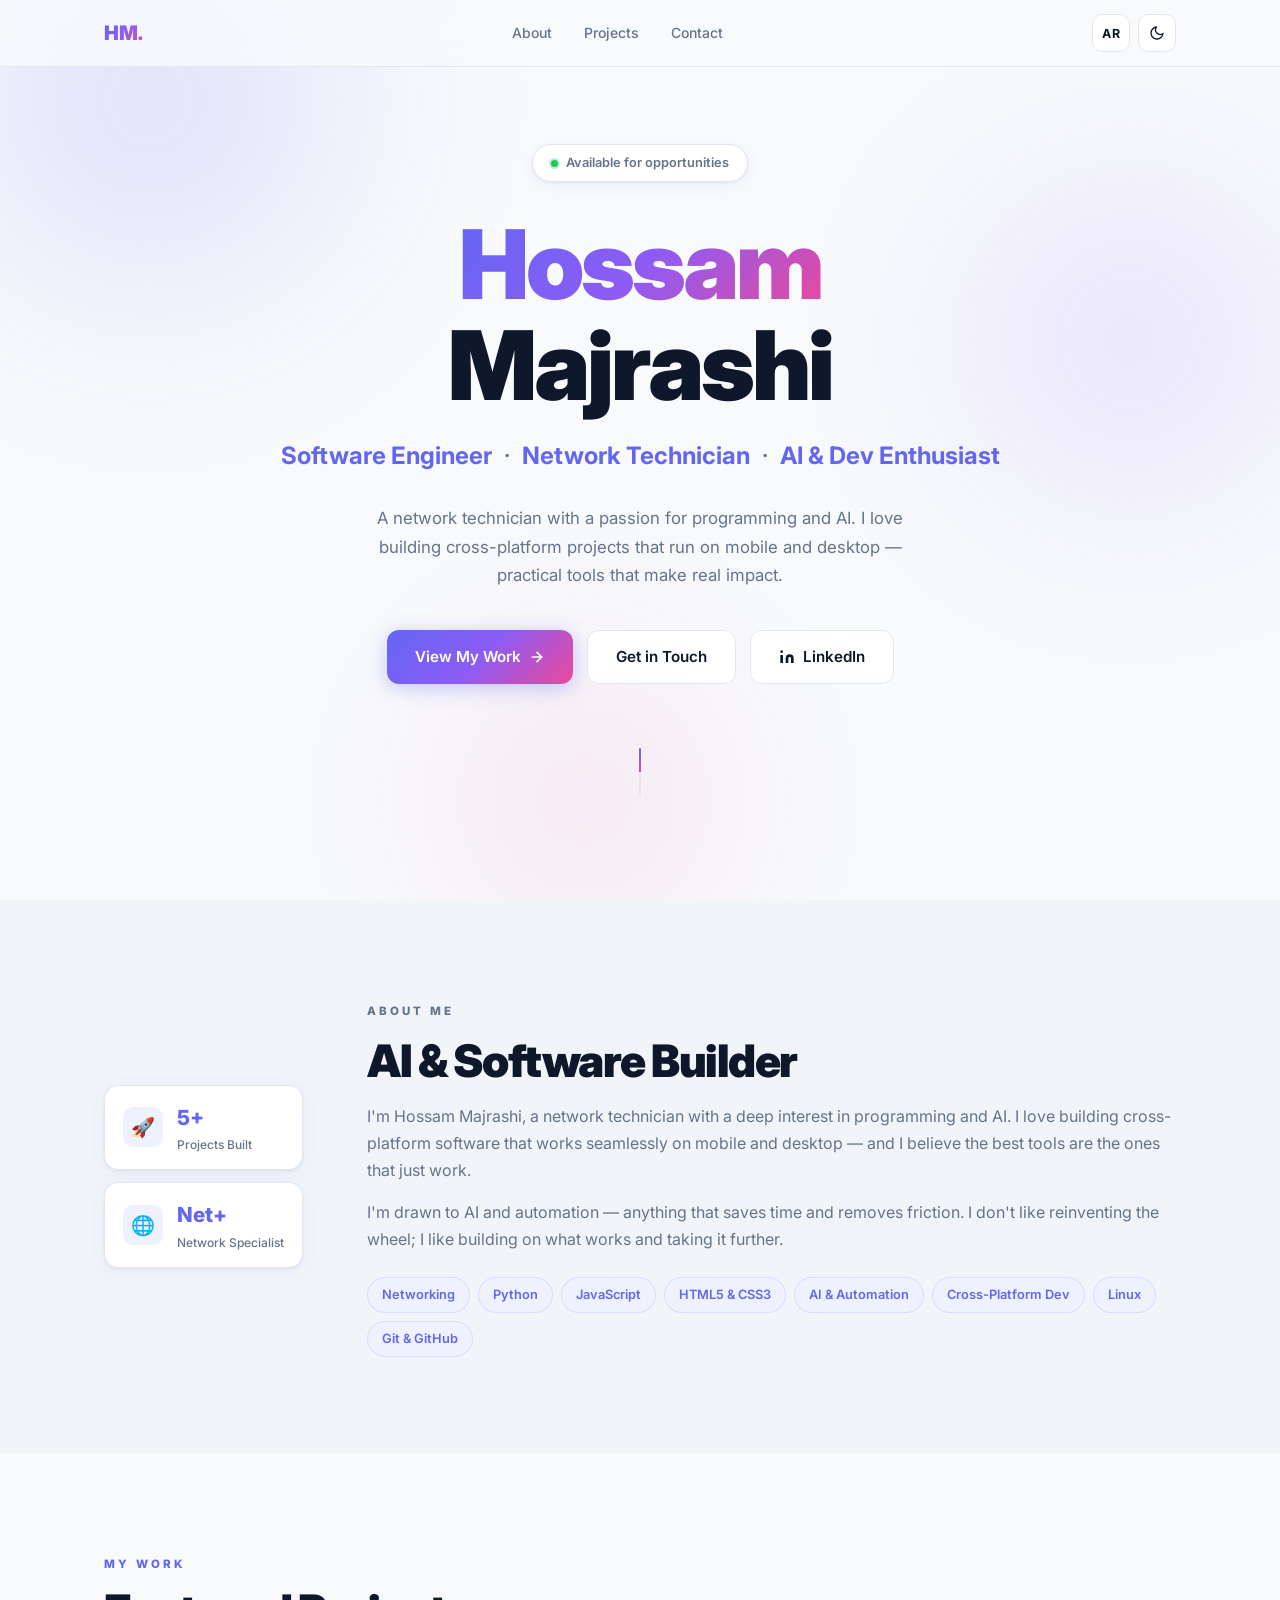
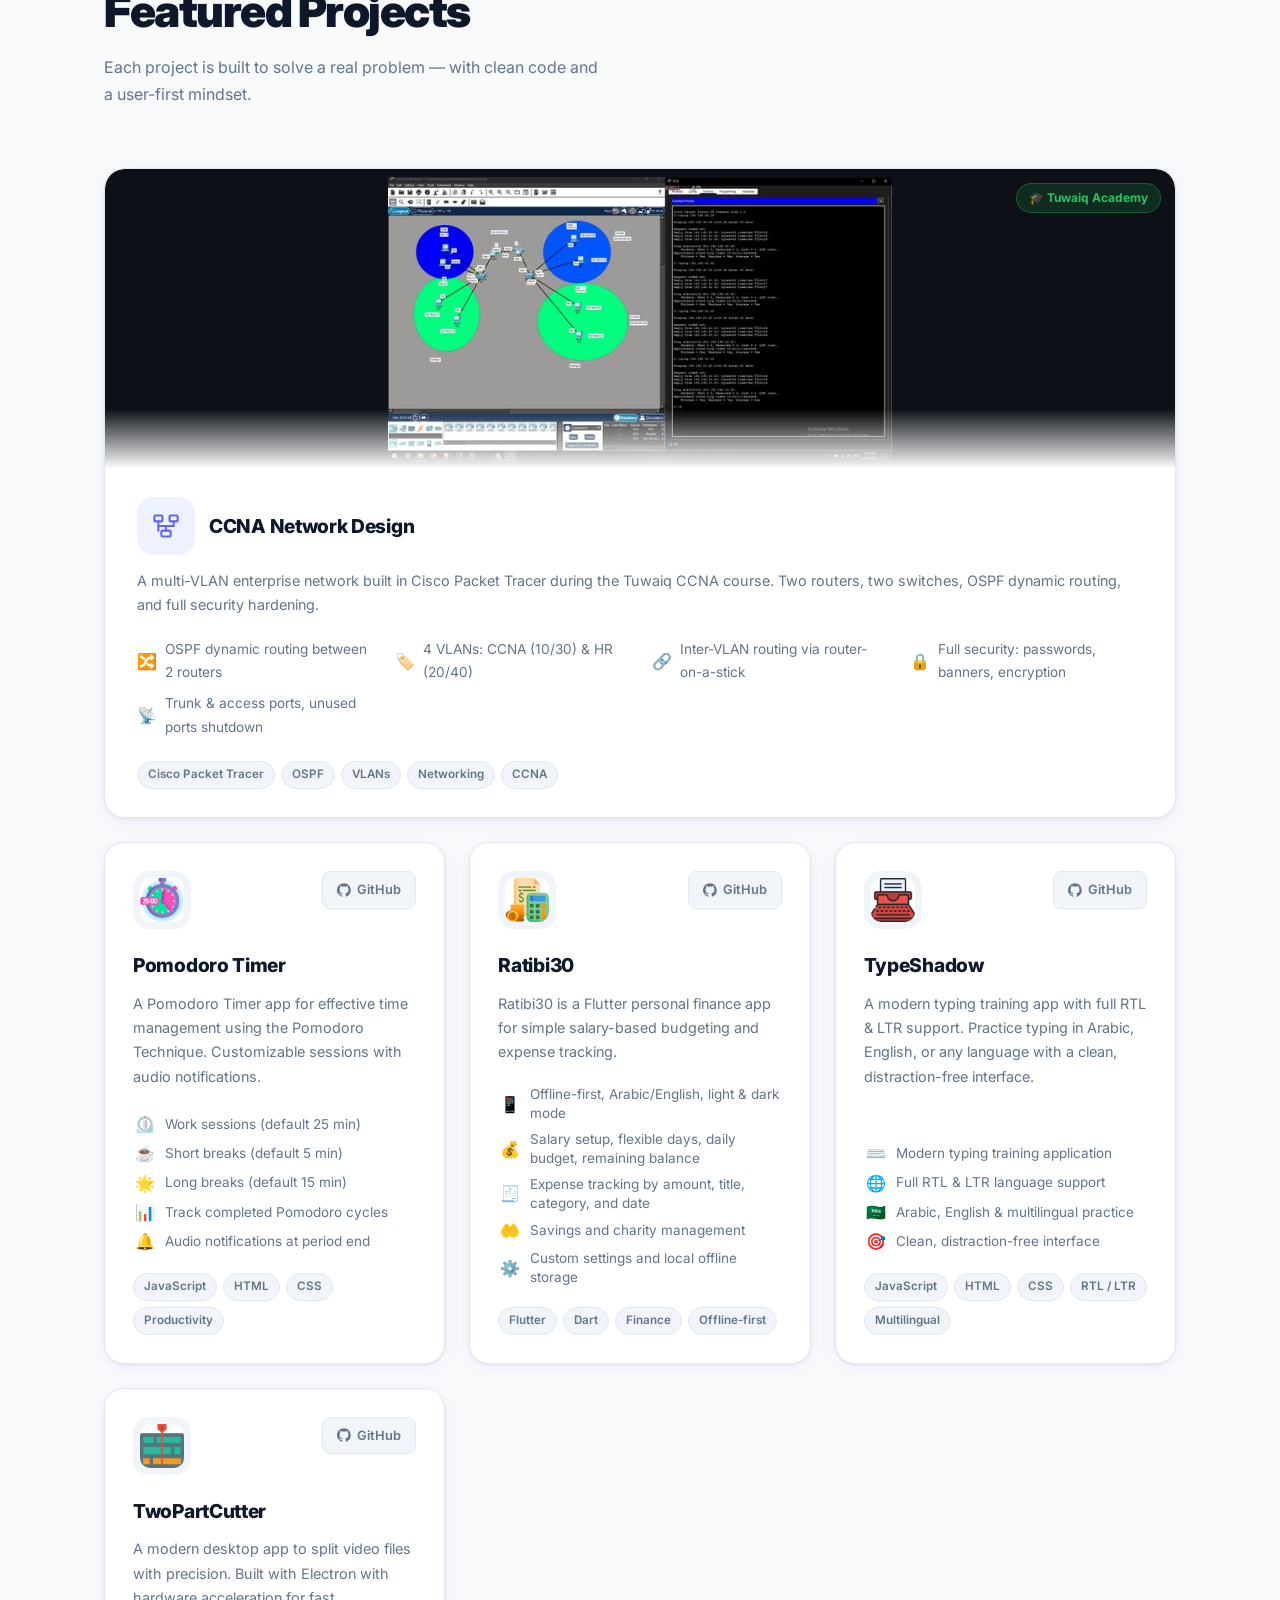
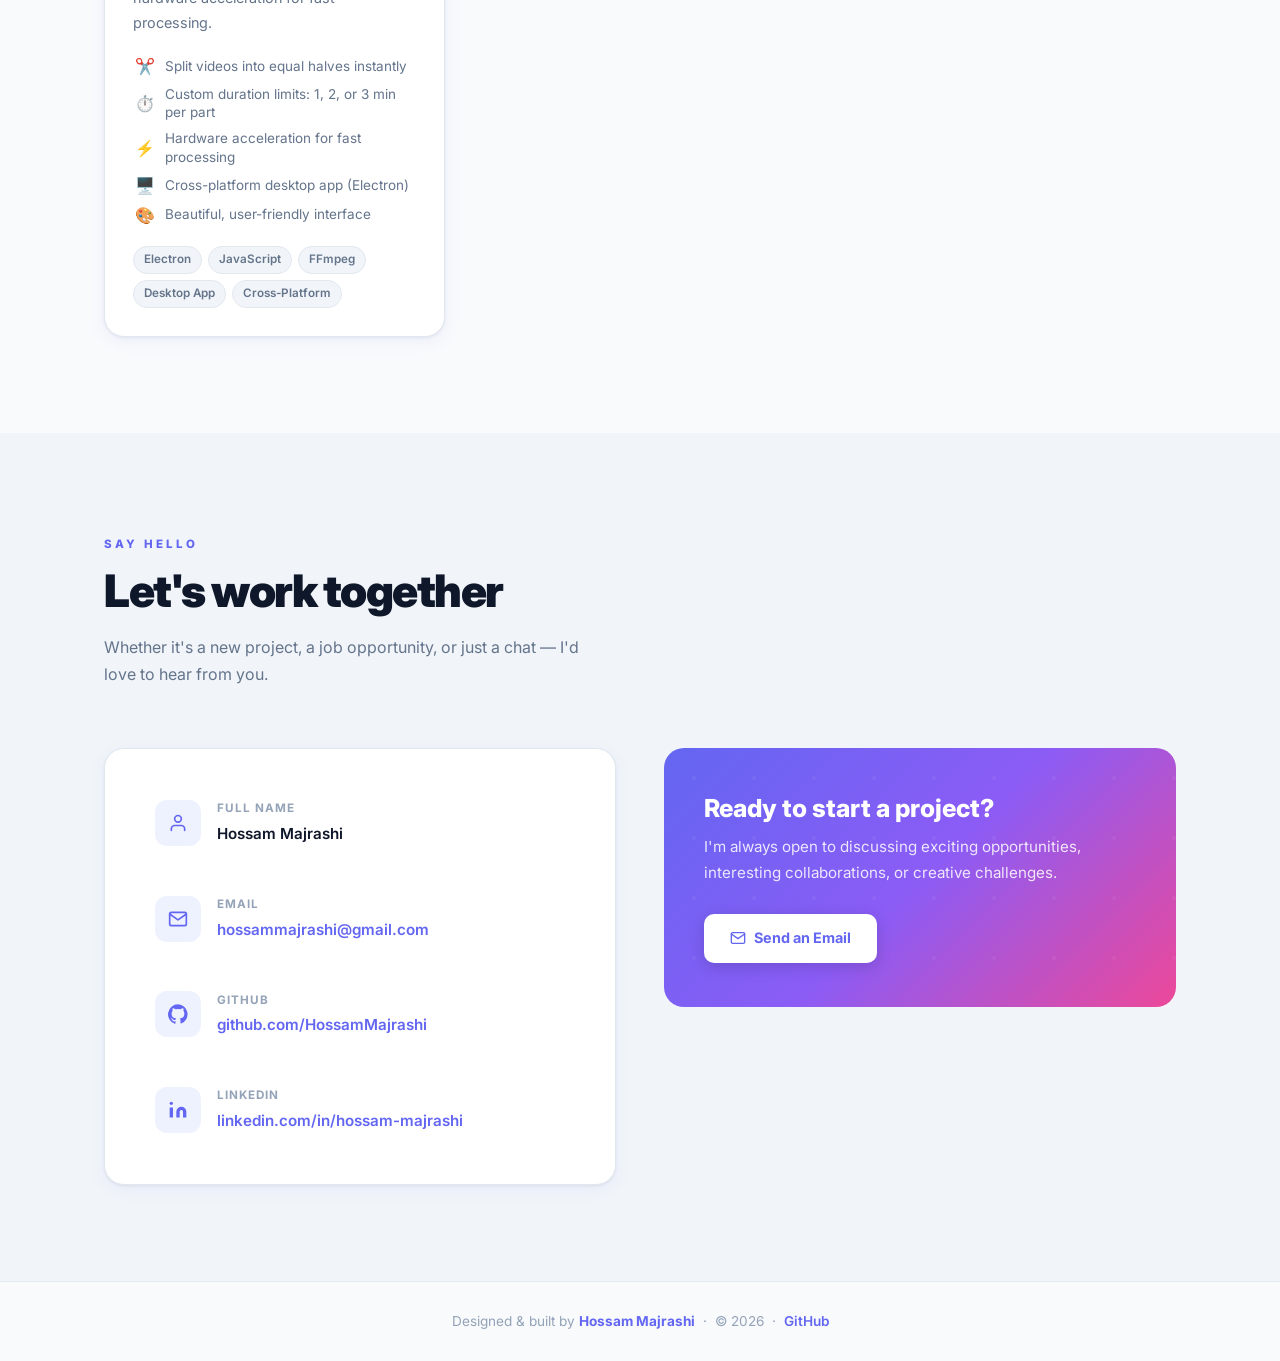
==== index.html @ 7838d070 "Update index.html" ====
<!DOCTYPE html>
<html lang="en" data-theme="light" data-lang="en">
<head>
<meta charset="UTF-8"/>
<meta name="viewport" content="width=device-width, initial-scale=1.0"/>
<title>Hossam Majrashi — Portfolio</title>
<link rel="preconnect" href="https://fonts.googleapis.com"/>
<link rel="preconnect" href="https://fonts.gstatic.com" crossorigin/>
<link href="https://fonts.googleapis.com/css2?family=Inter:wght@300;400;500;600;700;800;900&family=Cairo:wght@300;400;500;600;700;800;900&display=swap" rel="stylesheet"/>

<link rel="stylesheet" href="style.css"/>
</head>
<body>

<!-- ══════════ NAVBAR ══════════ -->
<nav id="navbar" role="navigation" aria-label="Main navigation">
  <div class="container nav-wrap">
    <a class="nav-logo" href="#" aria-label="Hossam Majrashi">HM<span style="color:var(--c-txt3)">.</span></a>

    <ul class="nav-links" role="list">
      <li><a href="#about"    data-en="About"    data-ar="عن حسام">About</a></li>
      <li><a href="#projects" data-en="Projects" data-ar="المشاريع">Projects</a></li>
      <li><a href="#contact"  data-en="Contact"  data-ar="تواصل">Contact</a></li>
    </ul>

    <div class="nav-right">
      <button class="icon-btn lang-icon-btn" id="langBtn" aria-label="Toggle language">AR</button>
      <button class="icon-btn" id="themeBtn" aria-label="Toggle theme">
        <svg id="icon-moon" width="16" height="16" viewBox="0 0 24 24" fill="none" stroke="currentColor" stroke-width="2" stroke-linecap="round" stroke-linejoin="round"><path d="M21 12.79A9 9 0 1 1 11.21 3 7 7 0 0 0 21 12.79z"/></svg>
        <svg id="icon-sun" width="16" height="16" viewBox="0 0 24 24" fill="none" stroke="currentColor" stroke-width="2" stroke-linecap="round" stroke-linejoin="round" style="display:none"><circle cx="12" cy="12" r="5"/><line x1="12" y1="1" x2="12" y2="3"/><line x1="12" y1="21" x2="12" y2="23"/><line x1="4.22" y1="4.22" x2="5.64" y2="5.64"/><line x1="18.36" y1="18.36" x2="19.78" y2="19.78"/><line x1="1" y1="12" x2="3" y2="12"/><line x1="21" y1="12" x2="23" y2="12"/><line x1="4.22" y1="19.78" x2="5.64" y2="18.36"/><line x1="18.36" y1="5.64" x2="19.78" y2="4.22"/></svg>
      </button>
      <button class="hamburger" id="hamburger" aria-label="Toggle menu" aria-expanded="false">
        <span></span><span></span><span></span>
      </button>
    </div>
  </div>
</nav>

<div class="mobile-drawer" id="mobileDrawer" role="navigation">
  <a href="#about"    data-en="About"    data-ar="عن حسام">About</a>
  <a href="#projects" data-en="Projects" data-ar="المشاريع">Projects</a>
  <a href="#contact"  data-en="Contact"  data-ar="تواصل">Contact</a>
</div>

<!-- ══════════ HERO ══════════ -->
<section id="hero" aria-label="Introduction">
  <div class="hero-bg" aria-hidden="true">
    <div class="hero-blob blob-1"></div>
    <div class="hero-blob blob-2"></div>
    <div class="hero-blob blob-3"></div>
  </div>
  <div class="hero-inner">
    <div class="hero-status" role="status">
      <span class="status-dot" aria-hidden="true"></span>
      <span data-en="Available for opportunities" data-ar="متاح للفرص الوظيفية">Available for opportunities</span>
    </div>
    <h1 class="hero-name">
      <span data-en="Hossam" data-ar="حسام" class="grad-text">Hossam</span><br>
      <span data-en="Majrashi" data-ar="مجرشي">Majrashi</span>
    </h1>
    <p class="hero-title">
      <span data-en="Software Engineer" data-ar="مهندس برمجيات">Software Engineer</span>
      &nbsp;·&nbsp;
      <span data-en="Network Technician" data-ar="فني شبكات">Network Technician</span>
      &nbsp;·&nbsp;
      <span data-en="AI &amp; Dev Enthusiast" data-ar="مهتم بالبرمجة والذكاء الاصطناعي">AI &amp; Dev Enthusiast</span>
    </p>
    <p class="hero-desc"
       data-en="A network technician with a passion for programming and AI. I love building cross-platform projects that run on mobile and desktop — practical tools that make real impact."
       data-ar="فني شبكات مهتم بالبرمجة والذكاء الاصطناعي. أحب بناء مشاريع تعمل على جميع المنصات — جوال وسطح مكتب — أدوات عملية تصنع فرقاً حقيقياً.">
      A network technician with a passion for programming and AI. I love building cross-platform projects that run on mobile and desktop — practical tools that make real impact.
    </p>
    <div class="hero-btns">
      <a href="#projects" class="btn btn-grad">
        <span data-en="View My Work" data-ar="عرض أعمالي">View My Work</span>
        <svg width="16" height="16" viewBox="0 0 24 24" fill="none" stroke="currentColor" stroke-width="2.5" stroke-linecap="round" stroke-linejoin="round" aria-hidden="true"><line x1="5" y1="12" x2="19" y2="12"/><polyline points="12 5 19 12 12 19"/></svg>
      </a>
      <a href="#contact" class="btn btn-ghost">
        <span data-en="Get in Touch" data-ar="تواصل معي">Get in Touch</span>
      </a>
      <a href="https://www.linkedin.com/in/hossam-majrashi" target="_blank" rel="noopener" class="btn btn-ghost" aria-label="LinkedIn profile">
        <svg width="16" height="16" viewBox="0 0 24 24" fill="currentColor" aria-hidden="true"><path d="M16 8a6 6 0 0 1 6 6v7h-4v-7a2 2 0 0 0-2-2 2 2 0 0 0-2 2v7h-4v-7a6 6 0 0 1 6-6z"/><rect x="2" y="9" width="4" height="12"/><circle cx="4" cy="4" r="2"/></svg>
        <span>LinkedIn</span>
      </a>
    </div>
    <div class="hero-scroll-hint" aria-hidden="true">
      <div class="scroll-bar"></div>
    </div>
  </div>
</section>

<!-- ══════════ ABOUT ══════════ -->
<section id="about" class="section section-alt">
  <div class="container">
    <div class="about-grid">
      <div class="about-visual">

        <div class="stat-cards">
          <div class="stat-card reveal">
            <div class="stat-icon-wrap" aria-hidden="true">🚀</div>
            <div>
              <div class="stat-num">5+</div>
              <div class="stat-lbl" data-en="Projects Built" data-ar="مشاريع منجزة">Projects Built</div>
            </div>
          </div>
          <div class="stat-card reveal reveal-delay-1">
            <div class="stat-icon-wrap" aria-hidden="true">🌐</div>
            <div>
              <div class="stat-num">Net+</div>
              <div class="stat-lbl" data-en="Network Specialist" data-ar="متخصص شبكات">Network Specialist</div>
            </div>
          </div>
        </div>
      </div>
      <div class="about-text">
        <p class="eyebrow" data-en="About Me" data-ar="عن حسام">About Me</p>
        <h2 class="section-title" data-en="AI &amp; Software Builder" data-ar="صانع برمجيات وذكاء اصطناعي">
          AI &amp; Software Builder
        </h2>
        <p data-en="I'm Hossam Majrashi, a network technician with a deep interest in programming and AI. I love building cross-platform software that works seamlessly on mobile and desktop — and I believe the best tools are the ones that just work."
           data-ar="أنا حسام مجرشي، فني شبكات مهتم بالبرمجة والذكاء الاصطناعي. أحب بناء برمجيات تعمل على جميع المنصات بسلاسة — جوال وسطح مكتب — وأؤمن أن أفضل الأدوات هي تلك التي تعمل ببساطة.">
          I'm Hossam Majrashi, a network technician with a deep interest in programming and AI. I love building cross-platform software that works seamlessly on mobile and desktop — and I believe the best tools are the ones that just work.
        </p>
        <p data-en="I'm drawn to AI and automation — anything that saves time and removes friction. I don't like reinventing the wheel; I like building on what works and taking it further."
           data-ar="أنجذب إلى الذكاء الاصطناعي والأتمتة — كل ما يوفر الوقت ويزيل التعقيد. لا أحب اختراع العجلة من جديد؛ أحب البناء على ما يعمل والمضي به إلى أبعد.">
          I'm drawn to AI and automation — anything that saves time and removes friction. I don't like reinventing the wheel; I like building on what works and taking it further.
        </p>
        <div class="skill-chips" role="list" aria-label="Skills">
          <span class="chip" role="listitem">Networking</span>
          <span class="chip" role="listitem">Python</span>
          <span class="chip" role="listitem">JavaScript</span>
          <span class="chip" role="listitem">HTML5 &amp; CSS3</span>
          <span class="chip" role="listitem">AI &amp; Automation</span>
          <span class="chip" role="listitem">Cross-Platform Dev</span>
          <span class="chip" role="listitem">Linux</span>
          <span class="chip" role="listitem">Git &amp; GitHub</span>
        </div>
      </div>
    </div>
  </div>
</section>

<!-- ══════════ PROJECTS ══════════ -->
<section id="projects" class="section">
  <div class="container">
    <p class="eyebrow" data-en="My Work" data-ar="أعمالي">My Work</p>
    <h2 class="section-title" data-en="Featured Projects" data-ar="المشاريع المميزة">Featured Projects</h2>
    <p class="section-sub"
       data-en="Each project is built to solve a real problem — with clean code and a user-first mindset."
       data-ar="كل مشروع بُني لحل مشكلة حقيقية — بكود نظيف وعقلية تُقدّم المستخدم أولاً.">
      Each project is built to solve a real problem — with clean code and a user-first mindset.
    </p>

    <div class="projects-grid">

            <!-- ── CCNA Network Project ── -->
      <article class="project-card reveal" aria-label="CCNA Network Design project" style="grid-column: 1 / -1;">
        <div class="card-glow" aria-hidden="true"></div>

        <!-- ── Full-width screenshot banner ── -->
        <div style="width:100%;height:300px;overflow:hidden;border-radius:var(--r) var(--r) 0 0;position:relative;background:#0d1117;">
          <img
            src="[data-uri]"
            alt="Cisco Packet Tracer CCNA network topology"
            style="width:100%;height:100%;object-fit:contain;object-position:center;display:block;padding:8px;"
          />
          <div style="position:absolute;bottom:0;left:0;right:0;height:60px;
            background:linear-gradient(to top,var(--c-surface),transparent);pointer-events:none;"></div>
          <span style="position:absolute;top:14px;right:14px;
            background:rgba(34,197,94,.15);color:#22c55e;
            border:1px solid rgba(34,197,94,.3);
            padding:4px 12px;border-radius:99px;font-size:.75rem;font-weight:700;"
            data-en="🎓 Tuwaiq Academy" data-ar="🎓 أكاديمية طويق">🎓 Tuwaiq Academy</span>
        </div>

        <!-- ── Info row ── -->
        <div style="padding:28px 32px 28px;">
          <div style="display:flex;align-items:flex-start;justify-content:space-between;gap:16px;flex-wrap:wrap;margin-bottom:14px;">
            <div style="display:flex;align-items:center;gap:14px;">
              <div class="proj-icon-wrap" style="flex-shrink:0;">
                <svg width="28" height="28" viewBox="0 0 24 24" fill="none" stroke="#6366f1" stroke-width="1.8" stroke-linecap="round" stroke-linejoin="round">
                  <rect x="2" y="3" width="7" height="5" rx="1"/><rect x="15" y="3" width="7" height="5" rx="1"/>
                  <rect x="8" y="16" width="8" height="5" rx="1"/>
                  <line x1="5.5" y1="8" x2="5.5" y2="16"/>
                  <line x1="18.5" y1="8" x2="18.5" y2="12"/>
                  <line x1="12" y1="12" x2="12" y2="16"/>
                  <line x1="5.5" y1="12" x2="18.5" y2="12"/>
                </svg>
              </div>
              <h3 class="proj-name" style="margin-bottom:0;" data-en="CCNA Network Design" data-ar="تصميم شبكة CCNA">CCNA Network Design</h3>
            </div>
          </div>

          <p class="proj-desc" style="margin-bottom:20px;"
             data-en="A multi-VLAN enterprise network built in Cisco Packet Tracer during the Tuwaiq CCNA course. Two routers, two switches, OSPF dynamic routing, and full security hardening."
             data-ar="شبكة مؤسسية متعددة الـ VLAN بُنيت في Cisco Packet Tracer خلال دورة CCNA في أكاديمية طويق. راوتران، سويتشان، توجيه OSPF ديناميكي، وتأمين كامل.">
            A multi-VLAN enterprise network built in Cisco Packet Tracer during the Tuwaiq CCNA course. Two routers, two switches, OSPF dynamic routing, and full security hardening.
          </p>

          <div style="display:grid;grid-template-columns:repeat(auto-fit,minmax(220px,1fr));gap:8px 24px;margin-bottom:22px;">
            <div style="display:flex;align-items:center;gap:8px;font-size:.855rem;color:var(--c-txt2);">
              <span style="font-size:1rem;">🔀</span>
              <span data-en="OSPF dynamic routing between 2 routers" data-ar="توجيه OSPF ديناميكي بين راوترين">OSPF dynamic routing between 2 routers</span>
            </div>
            <div style="display:flex;align-items:center;gap:8px;font-size:.855rem;color:var(--c-txt2);">
              <span style="font-size:1rem;">🏷️</span>
              <span data-en="4 VLANs: CCNA (10/30) &amp; HR (20/40)" data-ar="4 شبكات VLAN: CCNA (10/30) وHR (20/40)">4 VLANs: CCNA (10/30) &amp; HR (20/40)</span>
            </div>
            <div style="display:flex;align-items:center;gap:8px;font-size:.855rem;color:var(--c-txt2);">
              <span style="font-size:1rem;">🔗</span>
              <span data-en="Inter-VLAN routing via router-on-a-stick" data-ar="توجيه بين VLANs عبر Router-on-a-Stick">Inter-VLAN routing via router-on-a-stick</span>
            </div>
            <div style="display:flex;align-items:center;gap:8px;font-size:.855rem;color:var(--c-txt2);">
              <span style="font-size:1rem;">🔒</span>
              <span data-en="Full security: passwords, banners, encryption" data-ar="تأمين كامل: كلمات مرور، بانرات، تشفير">Full security: passwords, banners, encryption</span>
            </div>
            <div style="display:flex;align-items:center;gap:8px;font-size:.855rem;color:var(--c-txt2);">
              <span style="font-size:1rem;">📡</span>
              <span data-en="Trunk &amp; access ports, unused ports shutdown" data-ar="منافذ Trunk وAccess، إغلاق المنافذ غير المستخدمة">Trunk &amp; access ports, unused ports shutdown</span>
            </div>
          </div>

          <div class="proj-tags">
            <span class="tag">Cisco Packet Tracer</span>
            <span class="tag">OSPF</span>
            <span class="tag">VLANs</span>
            <span class="tag">Networking</span>
            <span class="tag">CCNA</span>
          </div>
        </div>
      </article>

<!-- ── Pomodoro Timer ── -->
      <article class="project-card reveal" aria-label="Pomodoro Timer project">
        <div class="card-glow" aria-hidden="true"></div>
        <div class="card-header">
          <div class="proj-icon-wrap proj-icon-img" aria-hidden="true">
            <img
              src="[data-uri]"
              alt="Pomodoro Timer icon"
              width="44" height="44"
              style="border-radius:10px;object-fit:contain;display:block;"
            />
          </div>
          <a href="https://github.com/HossamMajrashi/Pomodoro_Timer" target="_blank" rel="noopener noreferrer" class="gh-btn" aria-label="View Pomodoro Timer on GitHub">
            <svg width="14" height="14" viewBox="0 0 24 24" fill="currentColor" aria-hidden="true"><path d="M12 .3a12 12 0 0 0-3.8 23.38c.6.12.83-.26.83-.57v-2.27c-3.34.73-4.04-1.6-4.04-1.6-.55-1.39-1.34-1.76-1.34-1.76-1.09-.75.08-.73.08-.73 1.2.08 1.84 1.24 1.84 1.24 1.07 1.83 2.8 1.3 3.48 1 .11-.78.42-1.3.76-1.6-2.67-.3-5.47-1.33-5.47-5.93 0-1.31.47-2.38 1.24-3.22-.13-.3-.54-1.52.12-3.17 0 0 1.01-.32 3.3 1.23a11.5 11.5 0 0 1 6 0c2.29-1.55 3.3-1.23 3.3-1.23.66 1.65.25 2.87.12 3.17.77.84 1.24 1.9 1.24 3.22 0 4.61-2.8 5.63-5.48 5.92.43.37.81 1.1.81 2.22v3.29c0 .31.22.69.83.57A12 12 0 0 0 12 .3"/></svg>
            <span data-en="GitHub" data-ar="GitHub">GitHub</span>
          </a>
        </div>
        <div class="card-body">
          <h3 class="proj-name" data-en="Pomodoro Timer" data-ar="مؤقت بومودورو">Pomodoro Timer</h3>
          <p class="proj-desc"
             data-en="A Pomodoro Timer app for effective time management using the Pomodoro Technique. Customizable sessions with audio notifications."
             data-ar="تطبيق مؤقت بومودورو يساعد على إدارة الوقت بفعالية باستخدام تقنية بومودورو. جلسات قابلة للتخصيص مع تنبيهات صوتية.">
            A Pomodoro Timer app for effective time management using the Pomodoro Technique. Customizable sessions with audio notifications.
          </p>
          <ul class="proj-features" aria-label="Features">
            <li>
              <span class="feat-icon">⏲️</span>
              <span data-en="Work sessions (default 25 min)" data-ar="ضبط فترات العمل (25 دقيقة افتراضياً)">Work sessions (default 25 min)</span>
            </li>
            <li>
              <span class="feat-icon">☕</span>
              <span data-en="Short breaks (default 5 min)" data-ar="ضبط فترات الراحة القصيرة (5 دقائق افتراضياً)">Short breaks (default 5 min)</span>
            </li>
            <li>
              <span class="feat-icon">🌟</span>
              <span data-en="Long breaks (default 15 min)" data-ar="ضبط فترات الراحة الطويلة (15 دقيقة افتراضياً)">Long breaks (default 15 min)</span>
            </li>
            <li>
              <span class="feat-icon">📊</span>
              <span data-en="Track completed Pomodoro cycles" data-ar="تتبع عدد الدورات المكتملة">Track completed Pomodoro cycles</span>
            </li>
            <li>
              <span class="feat-icon">🔔</span>
              <span data-en="Audio notifications at period end" data-ar="تنبيهات صوتية عند انتهاء كل فترة">Audio notifications at period end</span>
            </li>
          </ul>
          <div class="proj-tags" role="list" aria-label="Technologies" style="margin-top:16px;">
            <span class="tag" role="listitem">JavaScript</span>
            <span class="tag" role="listitem">HTML</span>
            <span class="tag" role="listitem">CSS</span>
            <span class="tag" role="listitem">Productivity</span>
          </div>
        </div>
      </article>

      <!-- ── Ratibi30 ── -->
      <article class="project-card reveal" aria-label="Ratibi30 personal finance application">
        <div class="card-glow" aria-hidden="true"></div>
        <div class="card-header">
          <div class="proj-icon-wrap proj-icon-img" aria-hidden="true">
            <img src="[data-uri]" alt="Ratibi30 app icon" width="44" height="44" style="border-radius:10px;object-fit:contain;display:block;" />
          </div>
          <a href="https://github.com/Hossam-Majrashi/ratibi30" target="_blank" rel="noopener noreferrer" class="gh-btn" aria-label="View Ratibi30 on GitHub">
            <svg width="14" height="14" viewBox="0 0 24 24" fill="currentColor" aria-hidden="true"><path d="M12 .3a12 12 0 0 0-3.8 23.38c.6.12.83-.26.83-.57v-2.27c-3.34.73-4.04-1.6-4.04-1.6-.55-1.39-1.34-1.76-1.34-1.76-1.09-.75.08-.73.08-.73 1.2.08 1.84 1.24 1.84 1.24 1.07 1.83 2.8 1.3 3.48 1 .11-.78.42-1.3.76-1.6-2.67-.3-5.47-1.33-5.47-5.93 0-1.31.47-2.38 1.24-3.22-.13-.3-.54-1.52.12-3.17 0 0 1.01-.32 3.3 1.23a11.5 11.5 0 0 1 6 0c2.29-1.55 3.3-1.23 3.3-1.23.66 1.65.25 2.87.12 3.17.77.84 1.24 1.9 1.24 3.22 0 4.61-2.8 5.63-5.48 5.92.43.37.81 1.1.81 2.22v3.29c0 .31.22.69.83.57A12 12 0 0 0 12 .3"/></svg>
            <span data-en="GitHub" data-ar="GitHub">GitHub</span>
          </a>
        </div>
        <div class="card-body">
          <h3 class="proj-name" data-en="Ratibi30" data-ar="راتبي 30">Ratibi30</h3>
          <p class="proj-desc"
             data-en="Ratibi30 is a Flutter personal finance app for simple salary-based budgeting and expense tracking."
             data-ar="راتبي 30 هو تطبيق Flutter للإدارة المالية يساعد على تنظيم الميزانية المعتمدة على الراتب وتتبع المصاريف بشكل بسيط.">
            Ratibi30 is a Flutter personal finance app for simple salary-based budgeting and expense tracking.
          </p>
          <ul class="proj-features" aria-label="Features">
            <li><span class="feat-icon">📱</span><span data-en="Offline-first, Arabic/English, light & dark mode" data-ar="يعمل دون اتصال، عربي/إنجليزي، وضع نهاري/ليلي">Offline-first, Arabic/English, light & dark mode</span></li>
            <li><span class="feat-icon">💰</span><span data-en="Salary setup, flexible days, daily budget, remaining balance" data-ar="إعداد الراتب، أيام مرنة، ميزانية يومية، الرصيد المتبقي">Salary setup, flexible days, daily budget, remaining balance</span></li>
            <li><span class="feat-icon">🧾</span><span data-en="Expense tracking by amount, title, category, and date" data-ar="تتبع المصاريف حسب المبلغ والعنوان والتصنيف والتاريخ">Expense tracking by amount, title, category, and date</span></li>
            <li><span class="feat-icon">🤲</span><span data-en="Savings and charity management" data-ar="إدارة الادخار والصدقة">Savings and charity management</span></li>
            <li><span class="feat-icon">⚙️</span><span data-en="Custom settings and local offline storage" data-ar="إعدادات مخصصة وتخزين محلي دون اتصال">Custom settings and local offline storage</span></li>
          </ul>
          <div class="proj-tags" role="list" aria-label="Technologies" style="margin-top:16px;">
            <span class="tag" role="listitem">Flutter</span>
            <span class="tag" role="listitem">Dart</span>
            <span class="tag" role="listitem">Finance</span>
            <span class="tag" role="listitem">Offline-first</span>
          </div>
        </div>
      </article>

      <!-- ── TypeShadow ── -->
      <article class="project-card reveal reveal-delay-1" aria-label="TypeShadow project">
        <div class="card-glow" aria-hidden="true"></div>
        <div class="card-header">
          <div class="proj-icon-wrap proj-icon-img" aria-hidden="true">
            <img
              src="[data-uri]"
              alt="TypeShadow icon"
              width="44" height="44"
              style="border-radius:10px;object-fit:contain;display:block;"
            />
          </div>
          <a href="https://github.com/HossamMajrashi/typeshadow" target="_blank" rel="noopener noreferrer" class="gh-btn" aria-label="View TypeShadow on GitHub">
            <svg width="14" height="14" viewBox="0 0 24 24" fill="currentColor" aria-hidden="true"><path d="M12 .3a12 12 0 0 0-3.8 23.38c.6.12.83-.26.83-.57v-2.27c-3.34.73-4.04-1.6-4.04-1.6-.55-1.39-1.34-1.76-1.34-1.76-1.09-.75.08-.73.08-.73 1.2.08 1.84 1.24 1.84 1.24 1.07 1.83 2.8 1.3 3.48 1 .11-.78.42-1.3.76-1.6-2.67-.3-5.47-1.33-5.47-5.93 0-1.31.47-2.38 1.24-3.22-.13-.3-.54-1.52.12-3.17 0 0 1.01-.32 3.3 1.23a11.5 11.5 0 0 1 6 0c2.29-1.55 3.3-1.23 3.3-1.23.66 1.65.25 2.87.12 3.17.77.84 1.24 1.9 1.24 3.22 0 4.61-2.8 5.63-5.48 5.92.43.37.81 1.1.81 2.22v3.29c0 .31.22.69.83.57A12 12 0 0 0 12 .3"/></svg>
            <span data-en="GitHub" data-ar="GitHub">GitHub</span>
          </a>
        </div>
        <div class="card-body">
          <h3 class="proj-name">TypeShadow</h3>
          <p class="proj-desc"
             data-en="A modern typing training app with full RTL &amp; LTR support. Practice typing in Arabic, English, or any language with a clean, distraction-free interface."
             data-ar="تطبيق تدريب كتابة حديث يدعم RTL وLTR بالكامل. تدرّب على الكتابة بالعربي أو الإنجليزي أو أي لغة بواجهة نظيفة وخالية من التشتيت.">
            A modern typing training app with full RTL &amp; LTR support. Practice typing in Arabic, English, or any language with a clean, distraction-free interface.
          </p>
          <ul class="proj-features" aria-label="Features">
            <li>
              <span class="feat-icon">⌨️</span>
              <span data-en="Modern typing training application" data-ar="تطبيق تدريب كتابة حديث">Modern typing training application</span>
            </li>
            <li>
              <span class="feat-icon">🌐</span>
              <span data-en="Full RTL &amp; LTR language support" data-ar="دعم كامل للغات RTL وLTR">Full RTL &amp; LTR language support</span>
            </li>
            <li>
              <span class="feat-icon">🇸🇦</span>
              <span data-en="Arabic, English &amp; multilingual practice" data-ar="التدريب بالعربي والإنجليزي وأي لغة">Arabic, English &amp; multilingual practice</span>
            </li>
            <li>
              <span class="feat-icon">🎯</span>
              <span data-en="Clean, distraction-free interface" data-ar="واجهة نظيفة وخالية من التشتيت">Clean, distraction-free interface</span>
            </li>
          </ul>
          <div class="proj-tags" role="list" aria-label="Technologies" style="margin-top:16px;">
            <span class="tag" role="listitem">JavaScript</span>
            <span class="tag" role="listitem">HTML</span>
            <span class="tag" role="listitem">CSS</span>
            <span class="tag" role="listitem">RTL / LTR</span>
            <span class="tag" role="listitem">Multilingual</span>
          </div>
        </div>
      </article>

      <!-- ── TwoPartCutter ── -->
      <article class="project-card reveal reveal-delay-2" aria-label="TwoPartCutter project">
        <div class="card-glow" aria-hidden="true"></div>
        <div class="card-header">
          <div class="proj-icon-wrap proj-icon-img" aria-hidden="true">
            <img
              src="[data-uri]"
              alt="TwoPartCutter icon"
              width="44" height="44"
              style="border-radius:10px;object-fit:contain;display:block;"
            />
          </div>
          <a href="https://github.com/HossamMajrashi/TwoPartCutter" target="_blank" rel="noopener noreferrer" class="gh-btn" aria-label="View TwoPartCutter on GitHub">
            <svg width="14" height="14" viewBox="0 0 24 24" fill="currentColor" aria-hidden="true"><path d="M12 .3a12 12 0 0 0-3.8 23.38c.6.12.83-.26.83-.57v-2.27c-3.34.73-4.04-1.6-4.04-1.6-.55-1.39-1.34-1.76-1.34-1.76-1.09-.75.08-.73.08-.73 1.2.08 1.84 1.24 1.84 1.24 1.07 1.83 2.8 1.3 3.48 1 .11-.78.42-1.3.76-1.6-2.67-.3-5.47-1.33-5.47-5.93 0-1.31.47-2.38 1.24-3.22-.13-.3-.54-1.52.12-3.17 0 0 1.01-.32 3.3 1.23a11.5 11.5 0 0 1 6 0c2.29-1.55 3.3-1.23 3.3-1.23.66 1.65.25 2.87.12 3.17.77.84 1.24 1.9 1.24 3.22 0 4.61-2.8 5.63-5.48 5.92.43.37.81 1.1.81 2.22v3.29c0 .31.22.69.83.57A12 12 0 0 0 12 .3"/></svg>
            <span data-en="GitHub" data-ar="GitHub">GitHub</span>
          </a>
        </div>
        <div class="card-body">
          <h3 class="proj-name">TwoPartCutter</h3>
          <p class="proj-desc"
             data-en="A modern desktop app to split video files with precision. Built with Electron with hardware acceleration for fast processing."
             data-ar="تطبيق سطح مكتب حديث لتقسيم ملفات الفيديو بدقة. مبني بـ Electron مع دعم تسريع الأجهزة لمعالجة سريعة.">
            A modern desktop app to split video files with precision. Built with Electron with hardware acceleration for fast processing.
          </p>
          <ul class="proj-features" aria-label="Features">
            <li>
              <span class="feat-icon">✂️</span>
              <span data-en="Split videos into equal halves instantly" data-ar="تقسيم الفيديو إلى نصفين متساويين فوراً">Split videos into equal halves instantly</span>
            </li>
            <li>
              <span class="feat-icon">⏱️</span>
              <span data-en="Custom duration limits: 1, 2, or 3 min per part" data-ar="حدود مدة مخصصة: 1 أو 2 أو 3 دقائق لكل جزء">Custom duration limits: 1, 2, or 3 min per part</span>
            </li>
            <li>
              <span class="feat-icon">⚡</span>
              <span data-en="Hardware acceleration for fast processing" data-ar="تسريع الأجهزة لمعالجة سريعة">Hardware acceleration for fast processing</span>
            </li>
            <li>
              <span class="feat-icon">🖥️</span>
              <span data-en="Cross-platform desktop app (Electron)" data-ar="تطبيق سطح مكتب متعدد المنصات (Electron)">Cross-platform desktop app (Electron)</span>
            </li>
            <li>
              <span class="feat-icon">🎨</span>
              <span data-en="Beautiful, user-friendly interface" data-ar="واجهة جميلة وسهلة الاستخدام">Beautiful, user-friendly interface</span>
            </li>
          </ul>
          <div class="proj-tags" role="list" aria-label="Technologies" style="margin-top:16px;">
            <span class="tag" role="listitem">Electron</span>
            <span class="tag" role="listitem">JavaScript</span>
            <span class="tag" role="listitem">FFmpeg</span>
            <span class="tag" role="listitem">Desktop App</span>
            <span class="tag" role="listitem">Cross-Platform</span>
          </div>
        </div>
      </article>

    
    </div>
  </div>
</section>

<!-- ══════════ CONTACT ══════════ -->
<section id="contact" class="section section-alt">
  <div class="container">
    <p class="eyebrow" data-en="Say Hello" data-ar="قل مرحباً">Say Hello</p>
    <h2 class="section-title" data-en="Let's work together" data-ar="لنعمل معاً">Let's work together</h2>
    <p class="section-sub"
       data-en="Whether it's a new project, a job opportunity, or just a chat — I'd love to hear from you."
       data-ar="سواء كان مشروعاً جديداً، أو فرصة عمل، أو مجرد محادثة — يسعدني أن أسمع منك.">
      Whether it's a new project, a job opportunity, or just a chat — I'd love to hear from you.
    </p>
    <div class="contact-grid">
      <div class="contact-info-card reveal">
        <div class="contact-row">
          <div class="c-icon-box" aria-hidden="true">
            <svg width="20" height="20" viewBox="0 0 24 24" fill="none" stroke="#6366f1" stroke-width="2" stroke-linecap="round" stroke-linejoin="round"><path d="M20 21v-2a4 4 0 0 0-4-4H8a4 4 0 0 0-4 4v2"/><circle cx="12" cy="7" r="4"/></svg>
          </div>
          <div>
            <div class="c-lbl" data-en="Full Name" data-ar="الاسم الكامل">Full Name</div>
            <div class="c-val">Hossam Majrashi</div>
          </div>
        </div>
        <div class="contact-row">
          <div class="c-icon-box" aria-hidden="true">
            <svg width="20" height="20" viewBox="0 0 24 24" fill="none" stroke="#6366f1" stroke-width="2" stroke-linecap="round" stroke-linejoin="round"><path d="M4 4h16c1.1 0 2 .9 2 2v12c0 1.1-.9 2-2 2H4c-1.1 0-2-.9-2-2V6c0-1.1.9-2 2-2z"/><polyline points="22,6 12,13 2,6"/></svg>
          </div>
          <div>
            <div class="c-lbl" data-en="Email" data-ar="البريد الإلكتروني">Email</div>
            <div class="c-val">
              <a href="mailto:hossammajrashi@gmail.com" target="_blank" rel="noopener">hossammajrashi@gmail.com</a>
            </div>
          </div>
        </div>
        <div class="contact-row">
          <div class="c-icon-box" aria-hidden="true">
            <svg width="20" height="20" viewBox="0 0 24 24" fill="#6366f1"><path d="M12 .3a12 12 0 0 0-3.8 23.38c.6.12.83-.26.83-.57v-2.27c-3.34.73-4.04-1.6-4.04-1.6-.55-1.39-1.34-1.76-1.34-1.76-1.09-.75.08-.73.08-.73 1.2.08 1.84 1.24 1.84 1.24 1.07 1.83 2.8 1.3 3.48 1 .11-.78.42-1.3.76-1.6-2.67-.3-5.47-1.33-5.47-5.93 0-1.31.47-2.38 1.24-3.22-.13-.3-.54-1.52.12-3.17 0 0 1.01-.32 3.3 1.23a11.5 11.5 0 0 1 6 0c2.29-1.55 3.3-1.23 3.3-1.23.66 1.65.25 2.87.12 3.17.77.84 1.24 1.9 1.24 3.22 0 4.61-2.8 5.63-5.48 5.92.43.37.81 1.1.81 2.22v3.29c0 .31.22.69.83.57A12 12 0 0 0 12 .3"/></svg>
          </div>
          <div>
            <div class="c-lbl">GitHub</div>
            <div class="c-val">
              <a href="https://github.com/HossamMajrashi" target="_blank" rel="noopener">github.com/HossamMajrashi</a>
            </div>
          </div>
        </div>
        <div class="contact-row">
          <div class="c-icon-box" aria-hidden="true">
            <svg width="20" height="20" viewBox="0 0 24 24" fill="#6366f1"><path d="M16 8a6 6 0 0 1 6 6v7h-4v-7a2 2 0 0 0-2-2 2 2 0 0 0-2 2v7h-4v-7a6 6 0 0 1 6-6z"/><rect x="2" y="9" width="4" height="12"/><circle cx="4" cy="4" r="2"/></svg>
          </div>
          <div>
            <div class="c-lbl">LinkedIn</div>
            <div class="c-val">
              <a href="https://www.linkedin.com/in/hossam-majrashi" target="_blank" rel="noopener">linkedin.com/in/hossam-majrashi</a>
            </div>
          </div>
        </div>
      </div>

      <div class="cta-card reveal reveal-delay-1">
        <div class="cta-inner">
          <h3 data-en="Ready to start a project?" data-ar="مستعد لبدء مشروع؟">Ready to start a project?</h3>
          <p data-en="I'm always open to discussing exciting opportunities, interesting collaborations, or creative challenges."
             data-ar="أنا دائماً منفتح على مناقشة الفرص المثيرة، التعاونات المثيرة للاهتمام، أو التحديات الإبداعية.">
            I'm always open to discussing exciting opportunities, interesting collaborations, or creative challenges.
          </p>
          <a href="mailto:hossammajrashi@gmail.com" target="_blank" rel="noopener" class="btn-white">
            <svg width="16" height="16" viewBox="0 0 24 24" fill="none" stroke="currentColor" stroke-width="2" stroke-linecap="round" stroke-linejoin="round" aria-hidden="true"><path d="M4 4h16c1.1 0 2 .9 2 2v12c0 1.1-.9 2-2 2H4c-1.1 0-2-.9-2-2V6c0-1.1.9-2 2-2z"/><polyline points="22,6 12,13 2,6"/></svg>
            <span data-en="Send an Email" data-ar="أرسل بريداً إلكترونياً">Send an Email</span>
          </a>
        </div>
      </div>
    </div>
  </div>
</section>

<!-- ══════════ FOOTER ══════════ -->
<footer>
  <p>
    <span data-en="Designed &amp; built by" data-ar="صُمِّم وبُني بواسطة">Designed &amp; built by</span>
    <strong> Hossam Majrashi</strong>
    &nbsp;·&nbsp;
    <span>© <span id="yr">2025</span></span>
    &nbsp;·&nbsp;
    <a href="https://github.com/HossamMajrashi" target="_blank" rel="noopener" style="color:var(--c-accent);font-weight:600;">GitHub</a>
  </p>
</footer>

<!-- ══════════ SCRIPT ══════════ -->
<script src="script.js"></script>

</body>
</html>
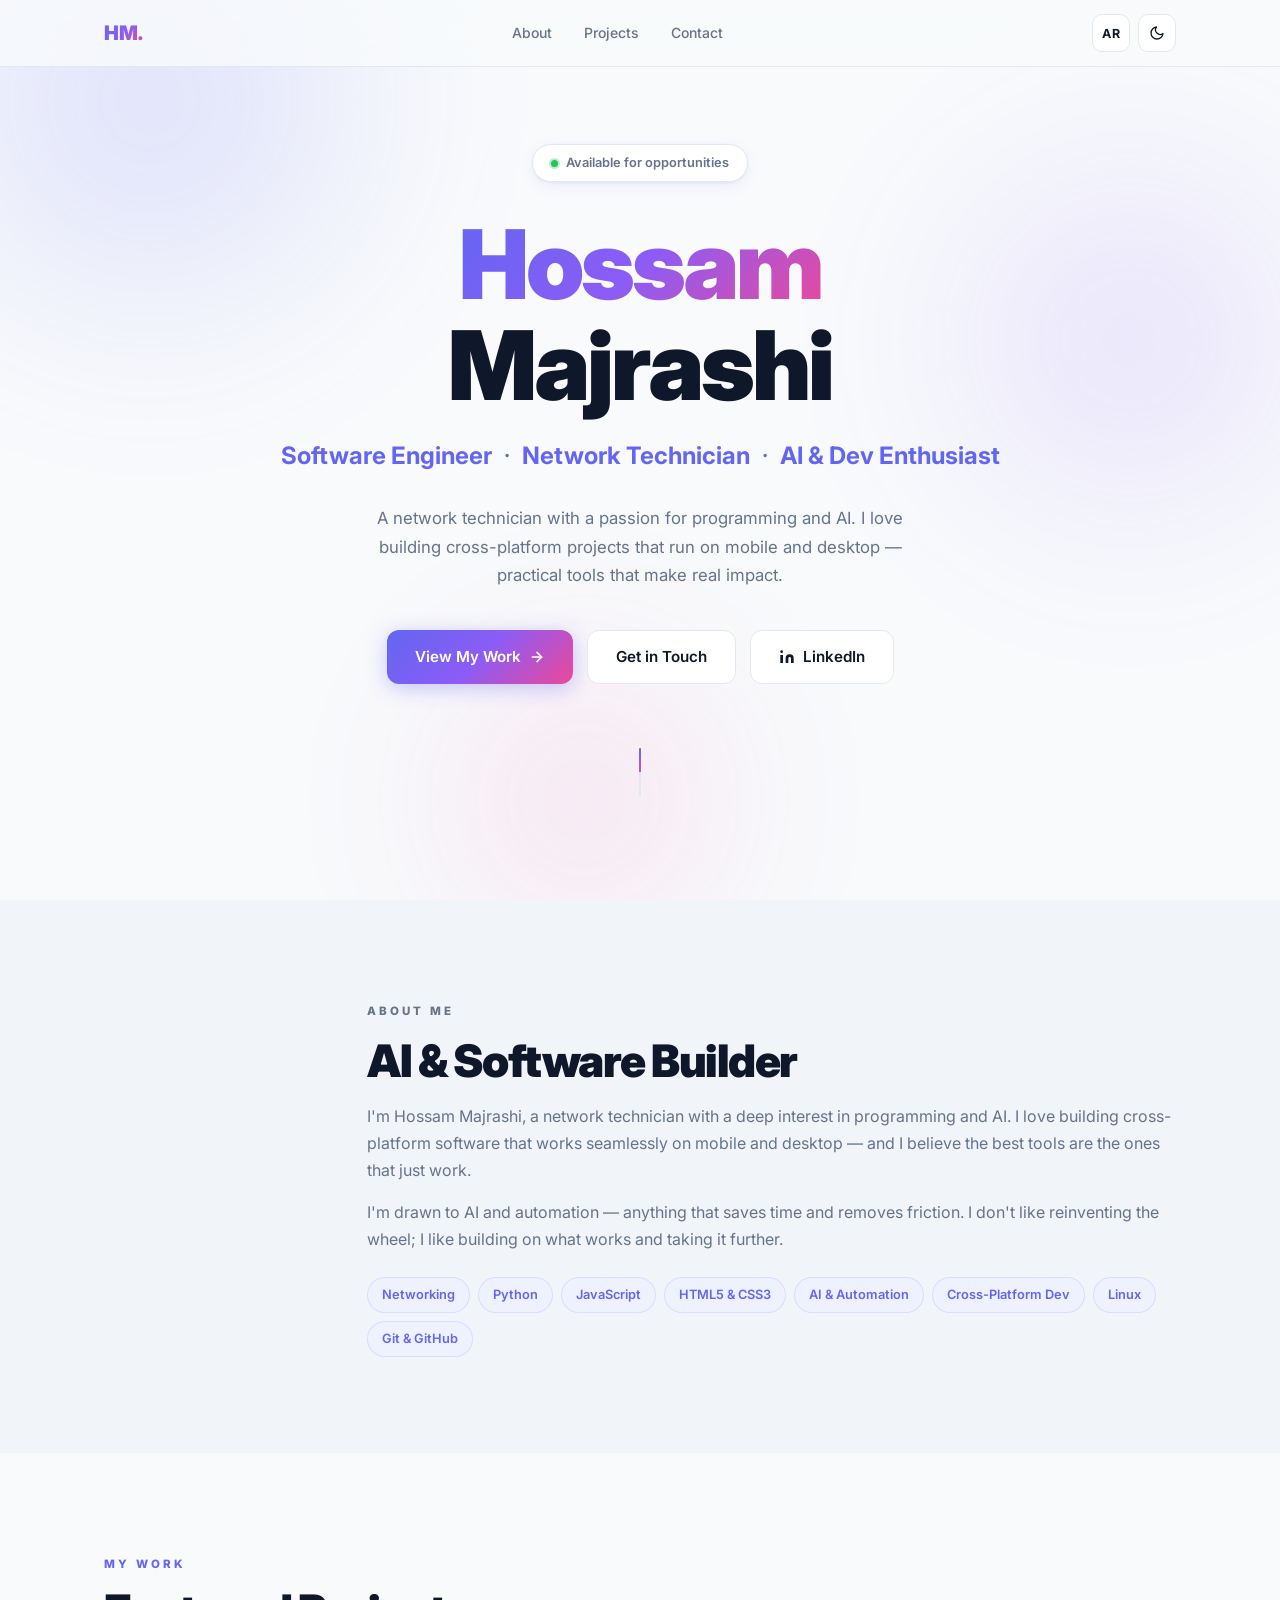
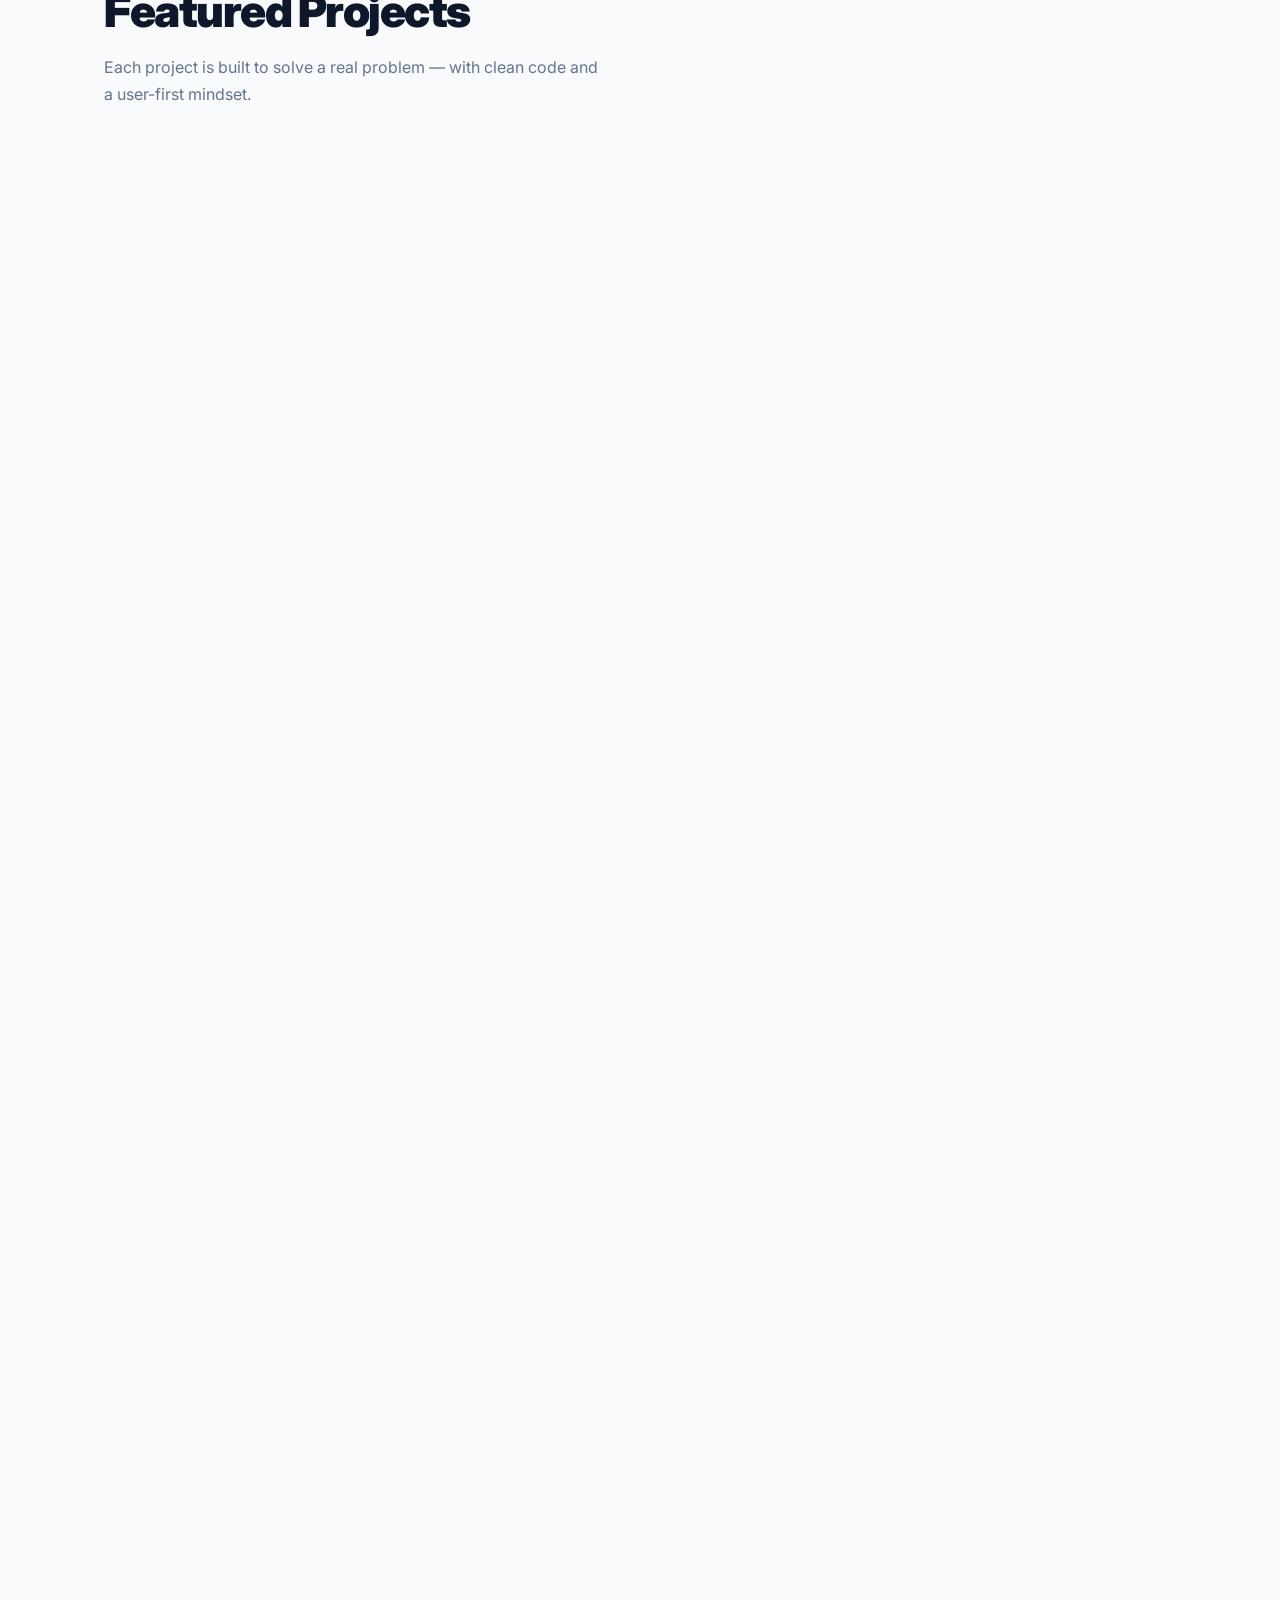
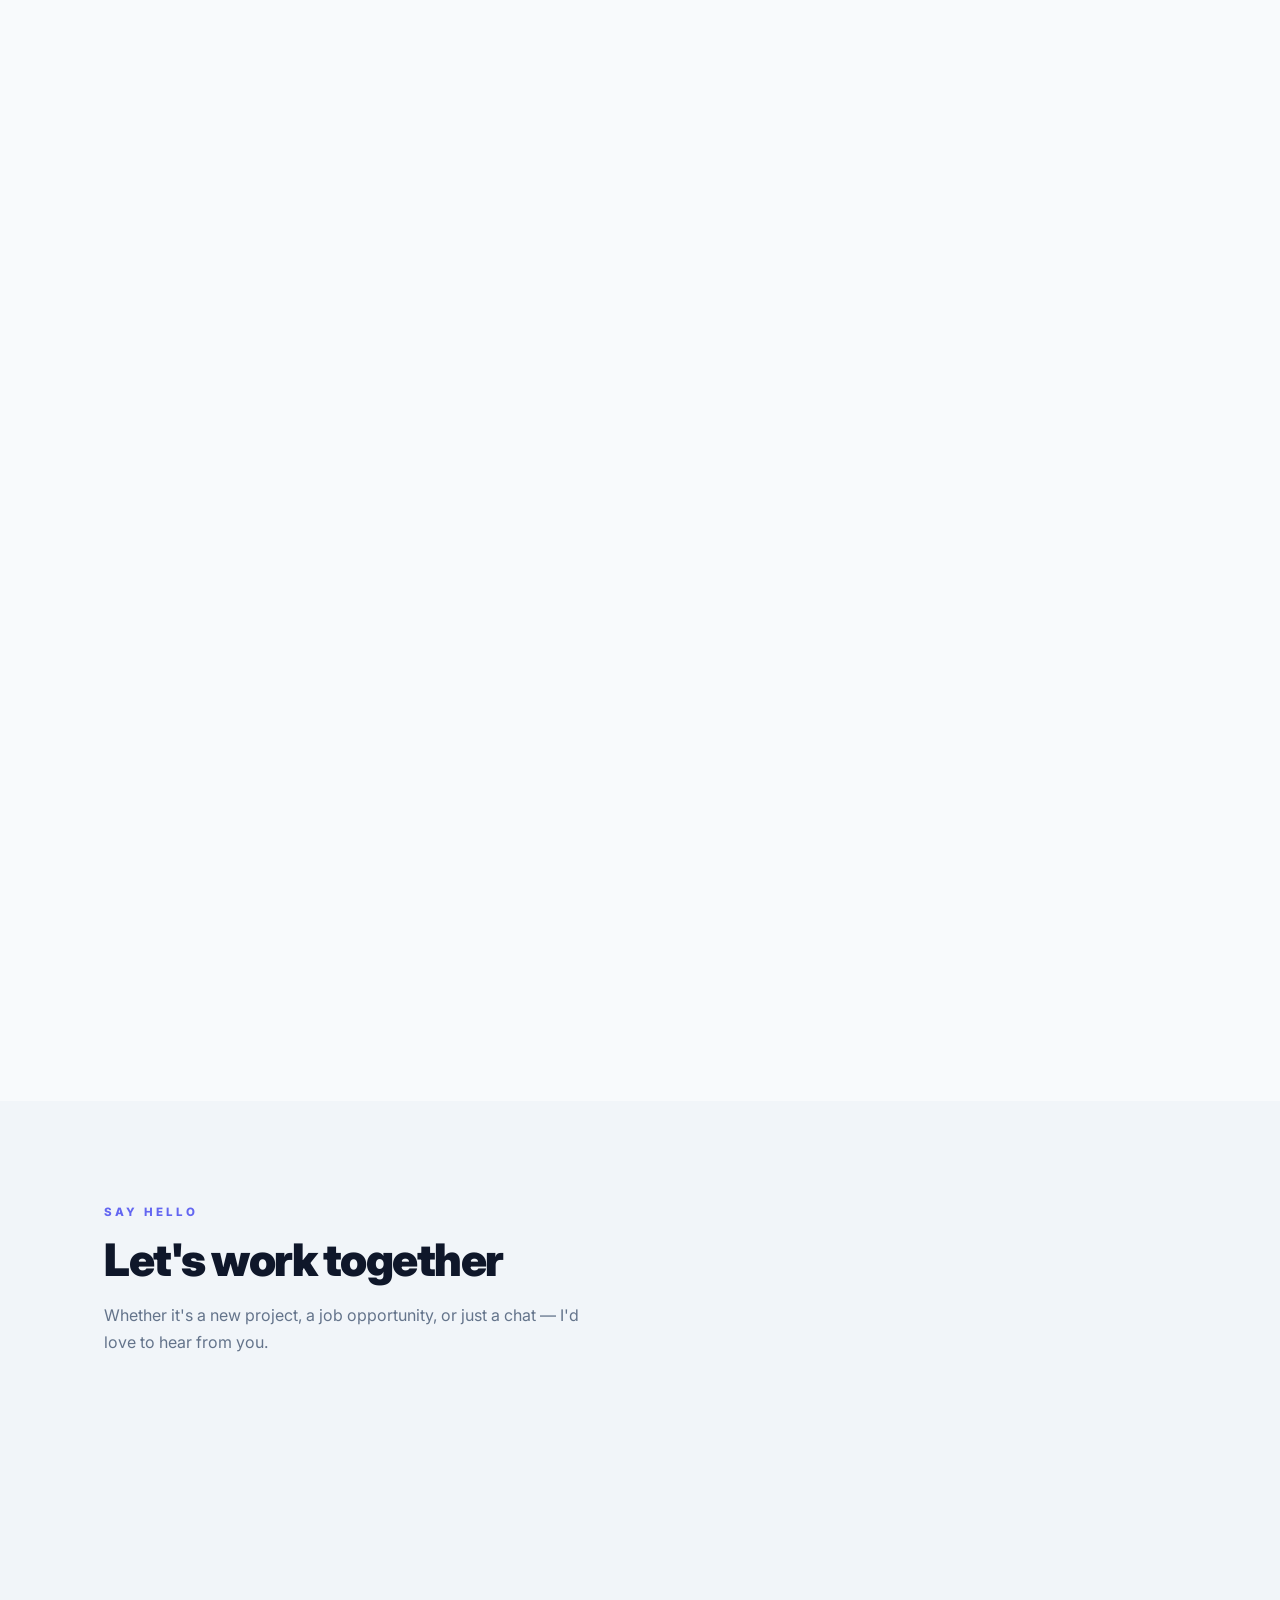
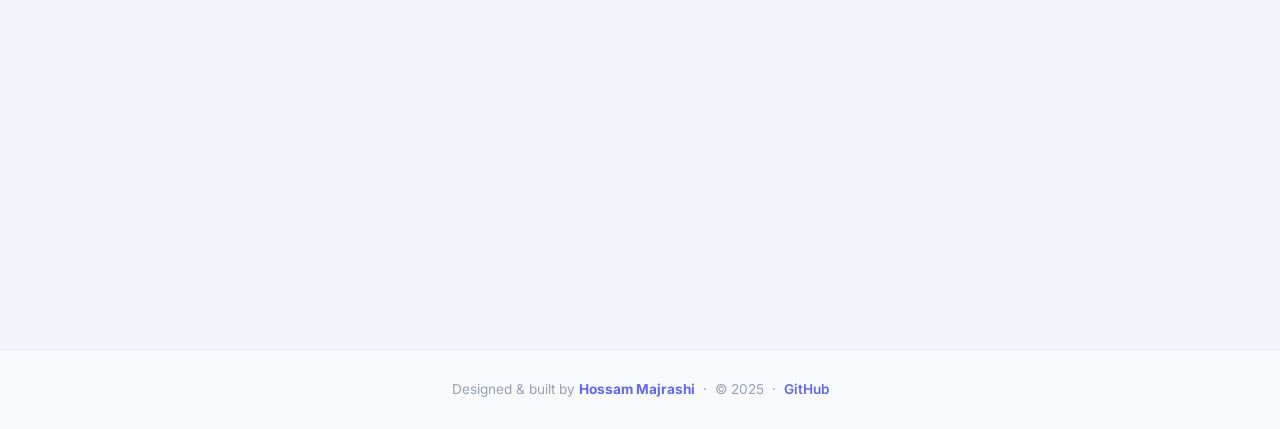
==== commit 3eade98d: "Update index.html" ====
--- a/index.html
+++ b/index.html
@@ -332,7 +332,7 @@
               style="border-radius:10px;object-fit:contain;display:block;"
             />
           </div>
-          <a href="https://github.com/HossamMajrashi/typeshadow" target="_blank" rel="noopener noreferrer" class="gh-btn" aria-label="View TypeShadow on GitHub">
+          <a href="https://github.com/Hossam-Majrashi/typeshadow" target="_blank" rel="noopener noreferrer" class="gh-btn" aria-label="View TypeShadow on GitHub">
             <svg width="14" height="14" viewBox="0 0 24 24" fill="currentColor" aria-hidden="true"><path d="M12 .3a12 12 0 0 0-3.8 23.38c.6.12.83-.26.83-.57v-2.27c-3.34.73-4.04-1.6-4.04-1.6-.55-1.39-1.34-1.76-1.34-1.76-1.09-.75.08-.73.08-.73 1.2.08 1.84 1.24 1.84 1.24 1.07 1.83 2.8 1.3 3.48 1 .11-.78.42-1.3.76-1.6-2.67-.3-5.47-1.33-5.47-5.93 0-1.31.47-2.38 1.24-3.22-.13-.3-.54-1.52.12-3.17 0 0 1.01-.32 3.3 1.23a11.5 11.5 0 0 1 6 0c2.29-1.55 3.3-1.23 3.3-1.23.66 1.65.25 2.87.12 3.17.77.84 1.24 1.9 1.24 3.22 0 4.61-2.8 5.63-5.48 5.92.43.37.81 1.1.81 2.22v3.29c0 .31.22.69.83.57A12 12 0 0 0 12 .3"/></svg>
             <span data-en="GitHub" data-ar="GitHub">GitHub</span>
           </a>
@@ -340,27 +340,17 @@
         <div class="card-body">
           <h3 class="proj-name">TypeShadow</h3>
           <p class="proj-desc"
-             data-en="A modern typing training app with full RTL &amp; LTR support. Practice typing in Arabic, English, or any language with a clean, distraction-free interface."
-             data-ar="تطبيق تدريب كتابة حديث يدعم RTL وLTR بالكامل. تدرّب على الكتابة بالعربي أو الإنجليزي أو أي لغة بواجهة نظيفة وخالية من التشتيت.">
-            A modern typing training app with full RTL &amp; LTR support. Practice typing in Arabic, English, or any language with a clean, distraction-free interface.
+             data-en="TypeShadow is a modern typing training application with full RTL and LTR support. Practice typing in Arabic, English, or any language with a clean, distraction-free interface and polished cross-platform experience."
+             data-ar="TypeShadow هو تطبيق حديث لتدريب الطباعة يدعم RTL وLTR بشكل كامل. تدرّب على الكتابة بالعربية أو الإنجليزية أو أي لغة أخرى عبر واجهة نظيفة، خالية من التشتيت، وتجربة متعددة المنصات."
+             style="font-size:.88rem;">
+            TypeShadow is a modern typing training application with full RTL and LTR support. Practice typing in Arabic, English, or any language with a clean, distraction-free interface and polished cross-platform experience.
           </p>
           <ul class="proj-features" aria-label="Features">
-            <li>
-              <span class="feat-icon">⌨️</span>
-              <span data-en="Modern typing training application" data-ar="تطبيق تدريب كتابة حديث">Modern typing training application</span>
-            </li>
-            <li>
-              <span class="feat-icon">🌐</span>
-              <span data-en="Full RTL &amp; LTR language support" data-ar="دعم كامل للغات RTL وLTR">Full RTL &amp; LTR language support</span>
-            </li>
-            <li>
-              <span class="feat-icon">🇸🇦</span>
-              <span data-en="Arabic, English &amp; multilingual practice" data-ar="التدريب بالعربي والإنجليزي وأي لغة">Arabic, English &amp; multilingual practice</span>
-            </li>
-            <li>
-              <span class="feat-icon">🎯</span>
-              <span data-en="Clean, distraction-free interface" data-ar="واجهة نظيفة وخالية من التشتيت">Clean, distraction-free interface</span>
-            </li>
+            <li><span class="feat-icon">🌐</span><span data-en="Full multilingual support for RTL and LTR languages with one-click switching and Arabic UI translation" data-ar="دعم متعدد اللغات للغات RTL وLTR مع تبديل بضغطة واحدة وترجمة الواجهة للعربية">Full multilingual support for RTL and LTR languages with one-click switching and Arabic UI translation</span></li>
+            <li><span class="feat-icon">📊</span><span data-en="Tracks average WPM, best WPM, total sessions, average accuracy, and stores recent session history locally" data-ar="يتتبع متوسط سرعة الكتابة وأفضل سرعة وعدد الجلسات ومتوسط الدقة ويحفظ سجل الجلسات محلياً">Tracks average WPM, best WPM, total sessions, average accuracy, and stores recent session history locally</span></li>
+            <li><span class="feat-icon">⚙️</span><span data-en="Customizable font size, dark mode, live timer, optional sound effects, and shadow overlay toggle" data-ar="حجم خط قابل للتخصيص، وضع داكن، مؤقت مباشر، مؤثرات صوتية اختيارية، وإمكانية إظهار أو إخفاء طبقة الظل">Customizable font size, dark mode, live timer, optional sound effects, and shadow overlay toggle</span></li>
+            <li><span class="feat-icon">🎯</span><span data-en="Real-time WPM, instant accuracy feedback, mistake tracking, custom text practice, and color-coded typing feedback" data-ar="حساب مباشر لسرعة الكتابة، ملاحظات فورية على الدقة، تتبع الأخطاء، نصوص مخصصة، وتغذية بصرية ملوّنة">Real-time WPM, instant accuracy feedback, mistake tracking, custom text practice, and color-coded typing feedback</span></li>
+            <li><span class="feat-icon">🖥️</span><span data-en="Clean interface, smooth animations, keyboard shortcuts, system tray support, auto-launch option, and cross-platform support" data-ar="واجهة نظيفة، حركات سلسة، اختصارات لوحة المفاتيح، دعم شريط النظام، تشغيل تلقائي اختياري، ودعم متعدد المنصات">Clean interface, smooth animations, keyboard shortcuts, system tray support, auto-launch option, and cross-platform support</span></li>
           </ul>
           <div class="proj-tags" role="list" aria-label="Technologies" style="margin-top:16px;">
             <span class="tag" role="listitem">JavaScript</span>
@@ -368,6 +358,7 @@
             <span class="tag" role="listitem">CSS</span>
             <span class="tag" role="listitem">RTL / LTR</span>
             <span class="tag" role="listitem">Multilingual</span>
+            <span class="tag" role="listitem">Cross-Platform</span>
           </div>
         </div>
       </article>
--- a/style.css
+++ b/style.css
@@ -345,8 +345,9 @@
 ════════════════════════════════════════ */
 .projects-grid{
   display:grid;
-  grid-template-columns:repeat(auto-fit,minmax(320px,1fr));
+  grid-template-columns:1fr;
   gap:24px;
+  align-items:start;
 }
 .project-card{
   background:var(--c-surface);
@@ -358,6 +359,8 @@
   overflow:hidden;
   display:flex;flex-direction:column;
   position:relative;
+
+  align-self:start;
 }
 .project-card:hover{
   transform:translateY(-8px);
@@ -408,9 +411,9 @@
 .gh-btn:hover{background:var(--c-accent);color:#fff;border-color:var(--c-accent);}
 .gh-btn svg{flex-shrink:0;}
 
-.card-body{padding:0 28px 28px;flex:1;display:flex;flex-direction:column;}
+.card-body{padding:0 28px 28px;display:flex;flex-direction:column;}
 .proj-name{font-size:1.2rem;font-weight:800;margin-bottom:10px;letter-spacing:-.3px;}
-.proj-desc{color:var(--c-txt2);font-size:.9rem;line-height:1.7;flex:1;margin-bottom:20px;}
+.proj-desc{color:var(--c-txt2);font-size:.9rem;line-height:1.7;margin-bottom:20px;}
 .proj-tags{display:flex;flex-wrap:wrap;gap:6px;}
 .tag{
   font-size:.73rem;font-weight:600;
@@ -423,7 +426,7 @@
 .proj-features{
   list-style:none;
   display:flex;flex-direction:column;gap:7px;
-  margin-bottom:4px;
+  margin-bottom:10px;
 }
 .proj-features li{
   display:flex;align-items:center;gap:8px;
@@ -552,4 +555,4 @@
 html[data-lang="ar"] .eyebrow{letter-spacing:.5px;}
 html[data-lang="ar"] .section-title{letter-spacing:-.5px;}
 html[data-lang="ar"] .hero-name{letter-spacing:-1px;}
-html[data-lang="ar"] .btn svg{transform:scaleX(-1);}+html[data-lang="ar"] .btn svg{transform:scaleX(-1);}
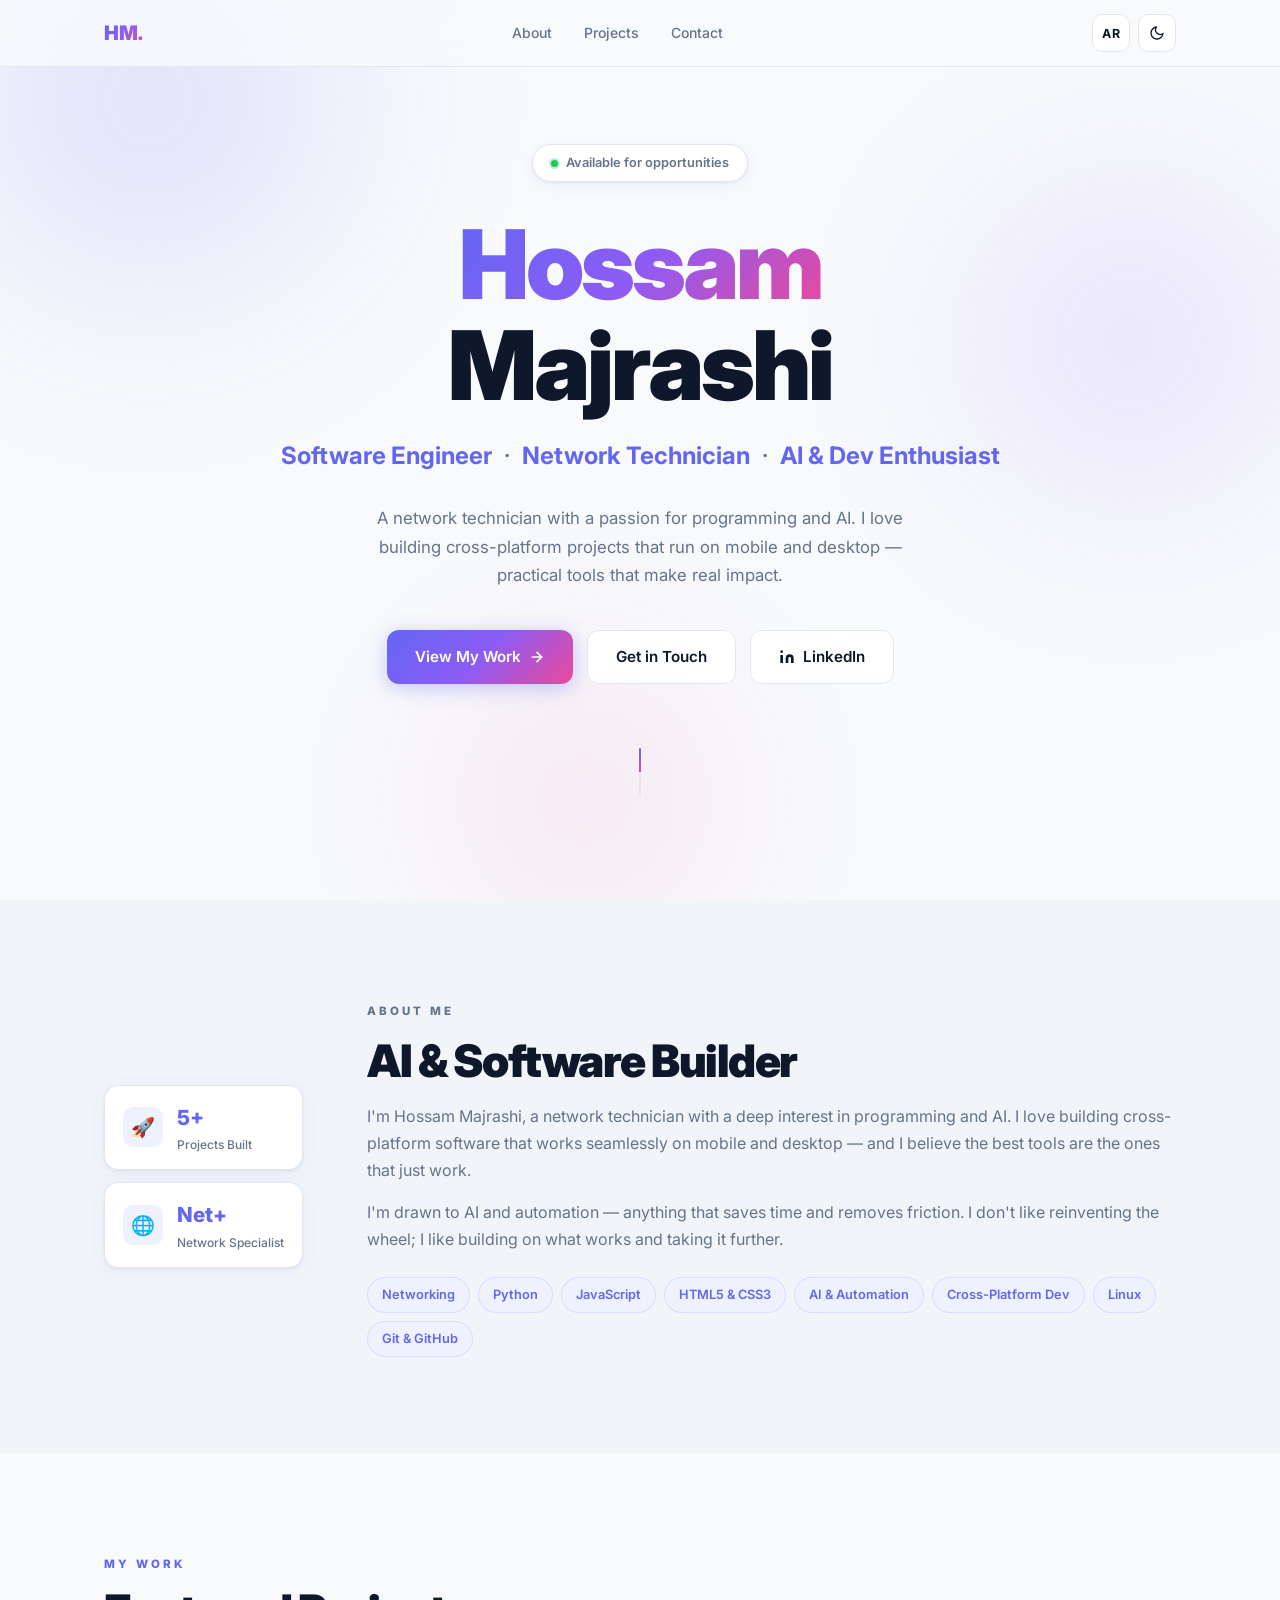
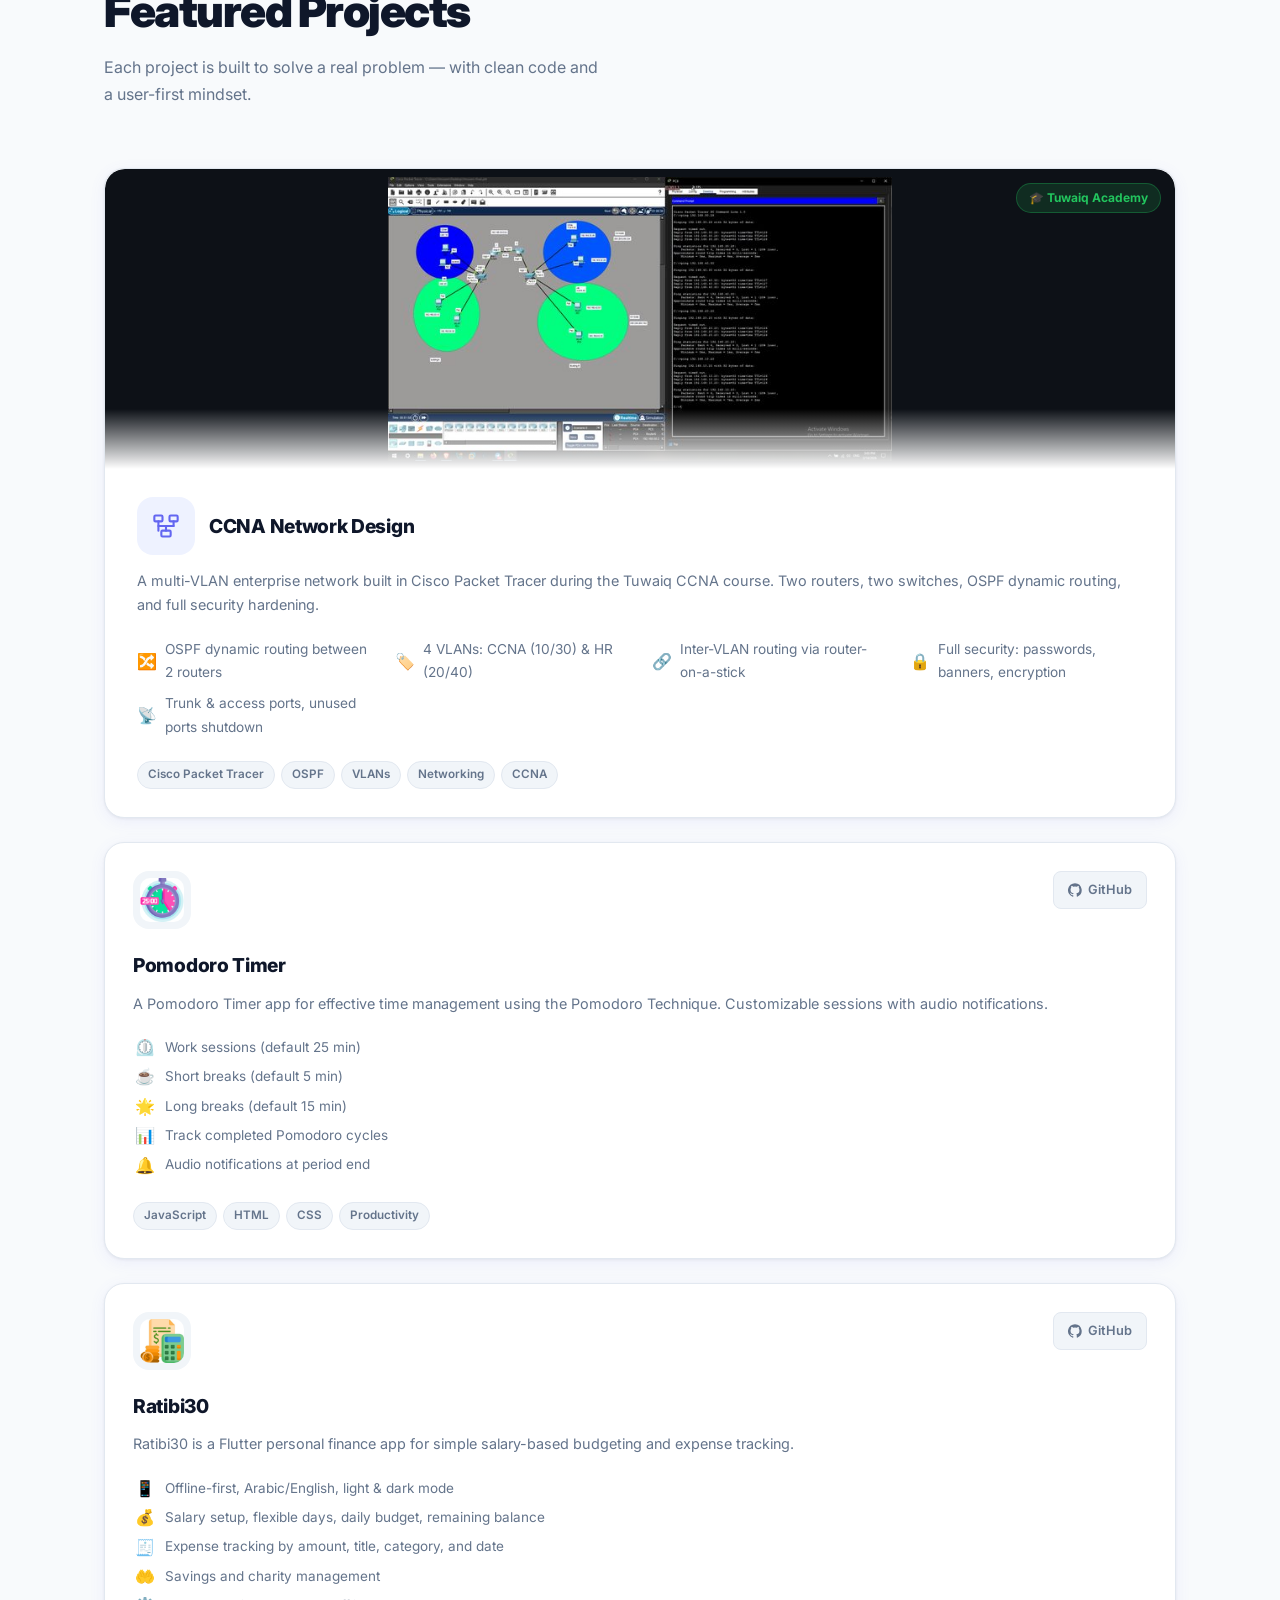
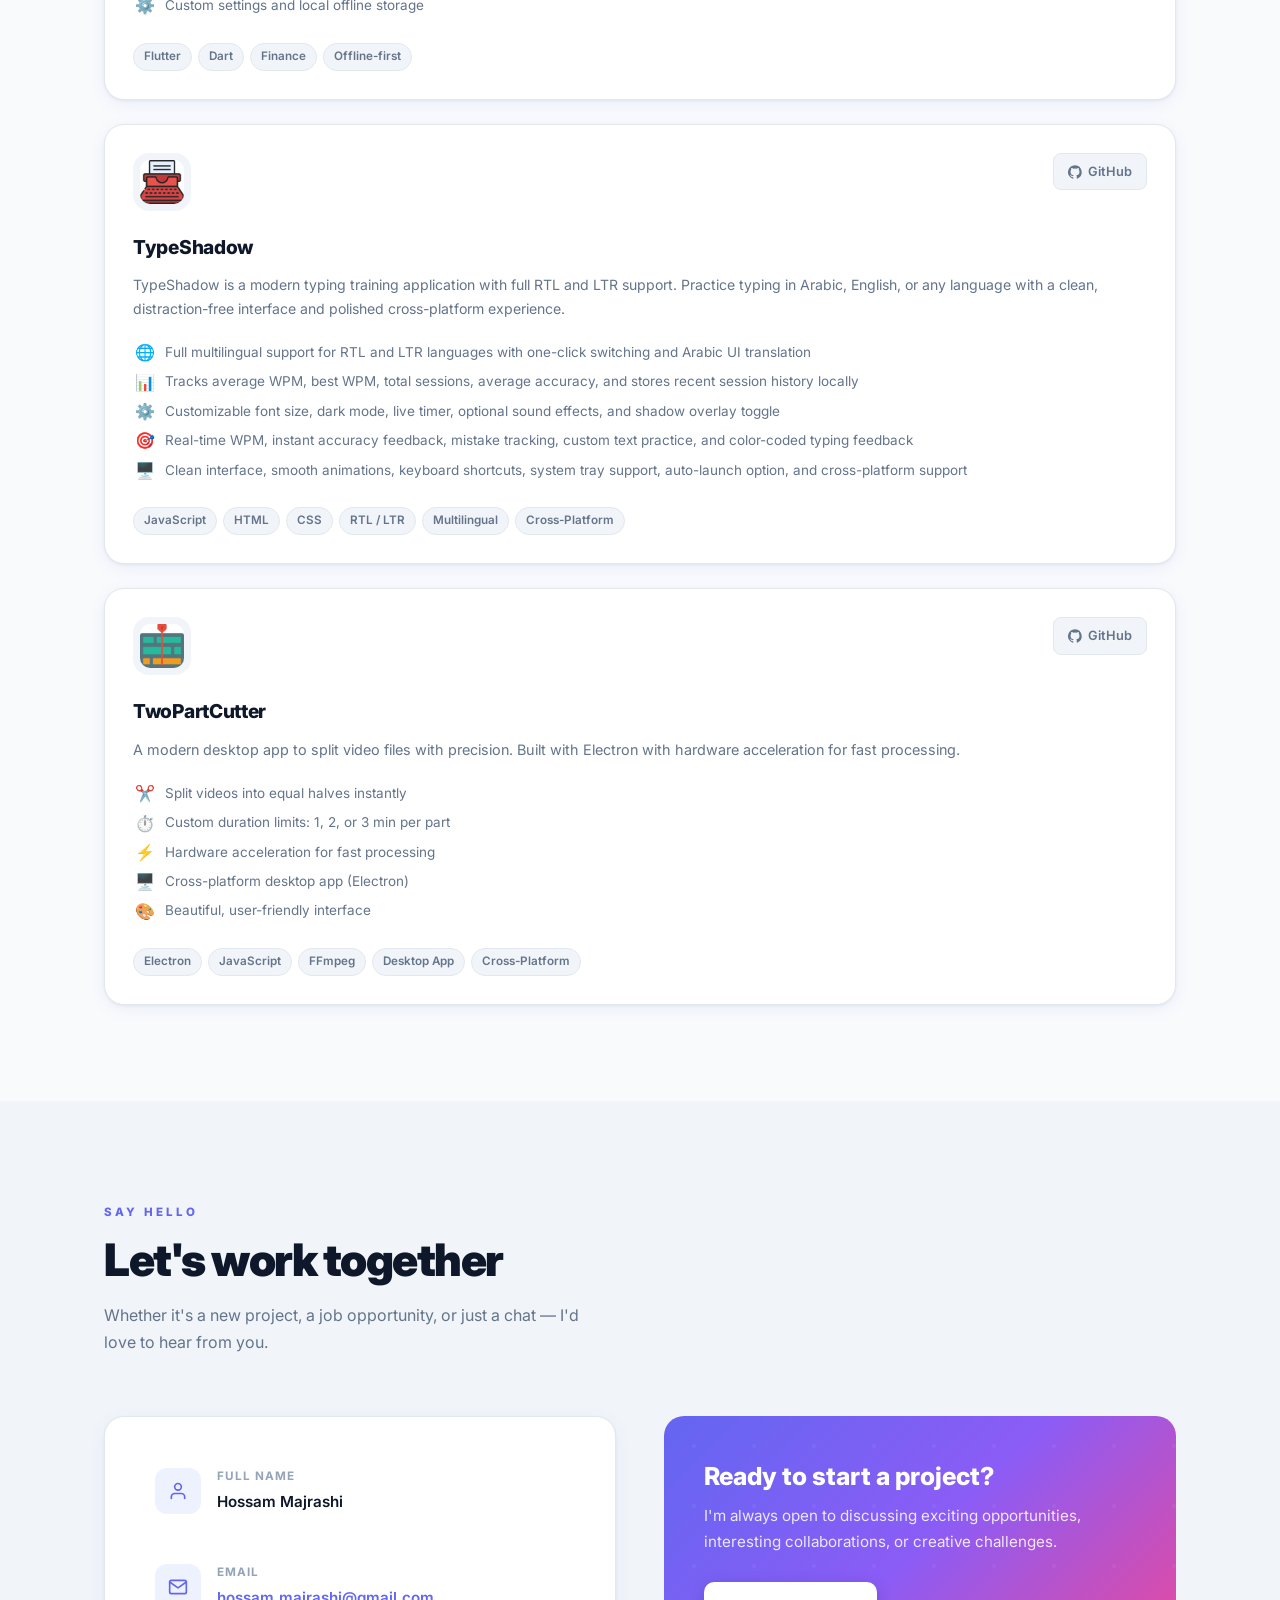
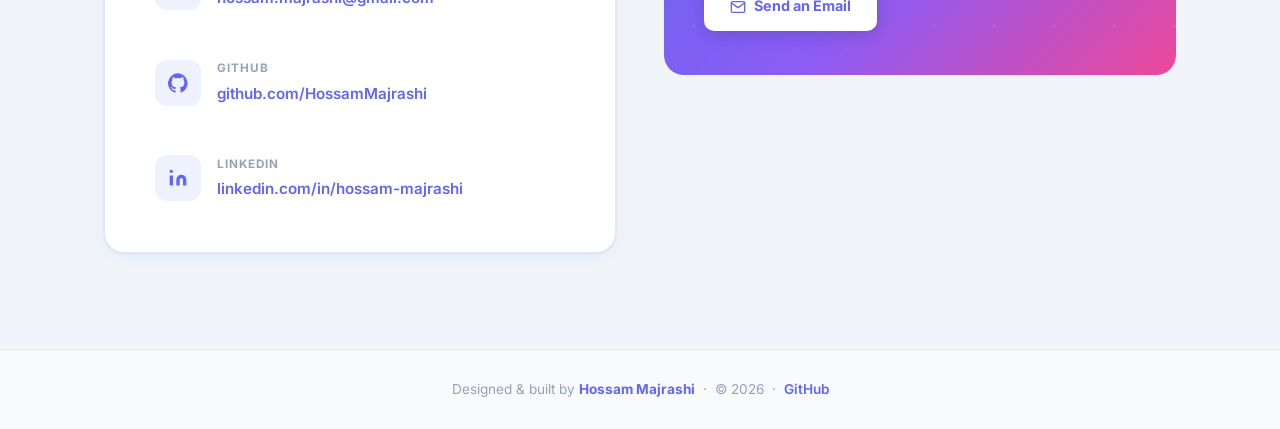
==== commit 70ec5850: "Update index.html" ====
--- a/index.html
+++ b/index.html
@@ -452,7 +452,7 @@
           <div>
             <div class="c-lbl" data-en="Email" data-ar="البريد الإلكتروني">Email</div>
             <div class="c-val">
-              <a href="mailto:hossammajrashi@gmail.com" target="_blank" rel="noopener">hossammajrashi@gmail.com</a>
+              <a href="mailto:hossammajrashi@gmail.com" target="_blank" rel="noopener">hossam.majrashi@gmail.com</a>
             </div>
           </div>
         </div>
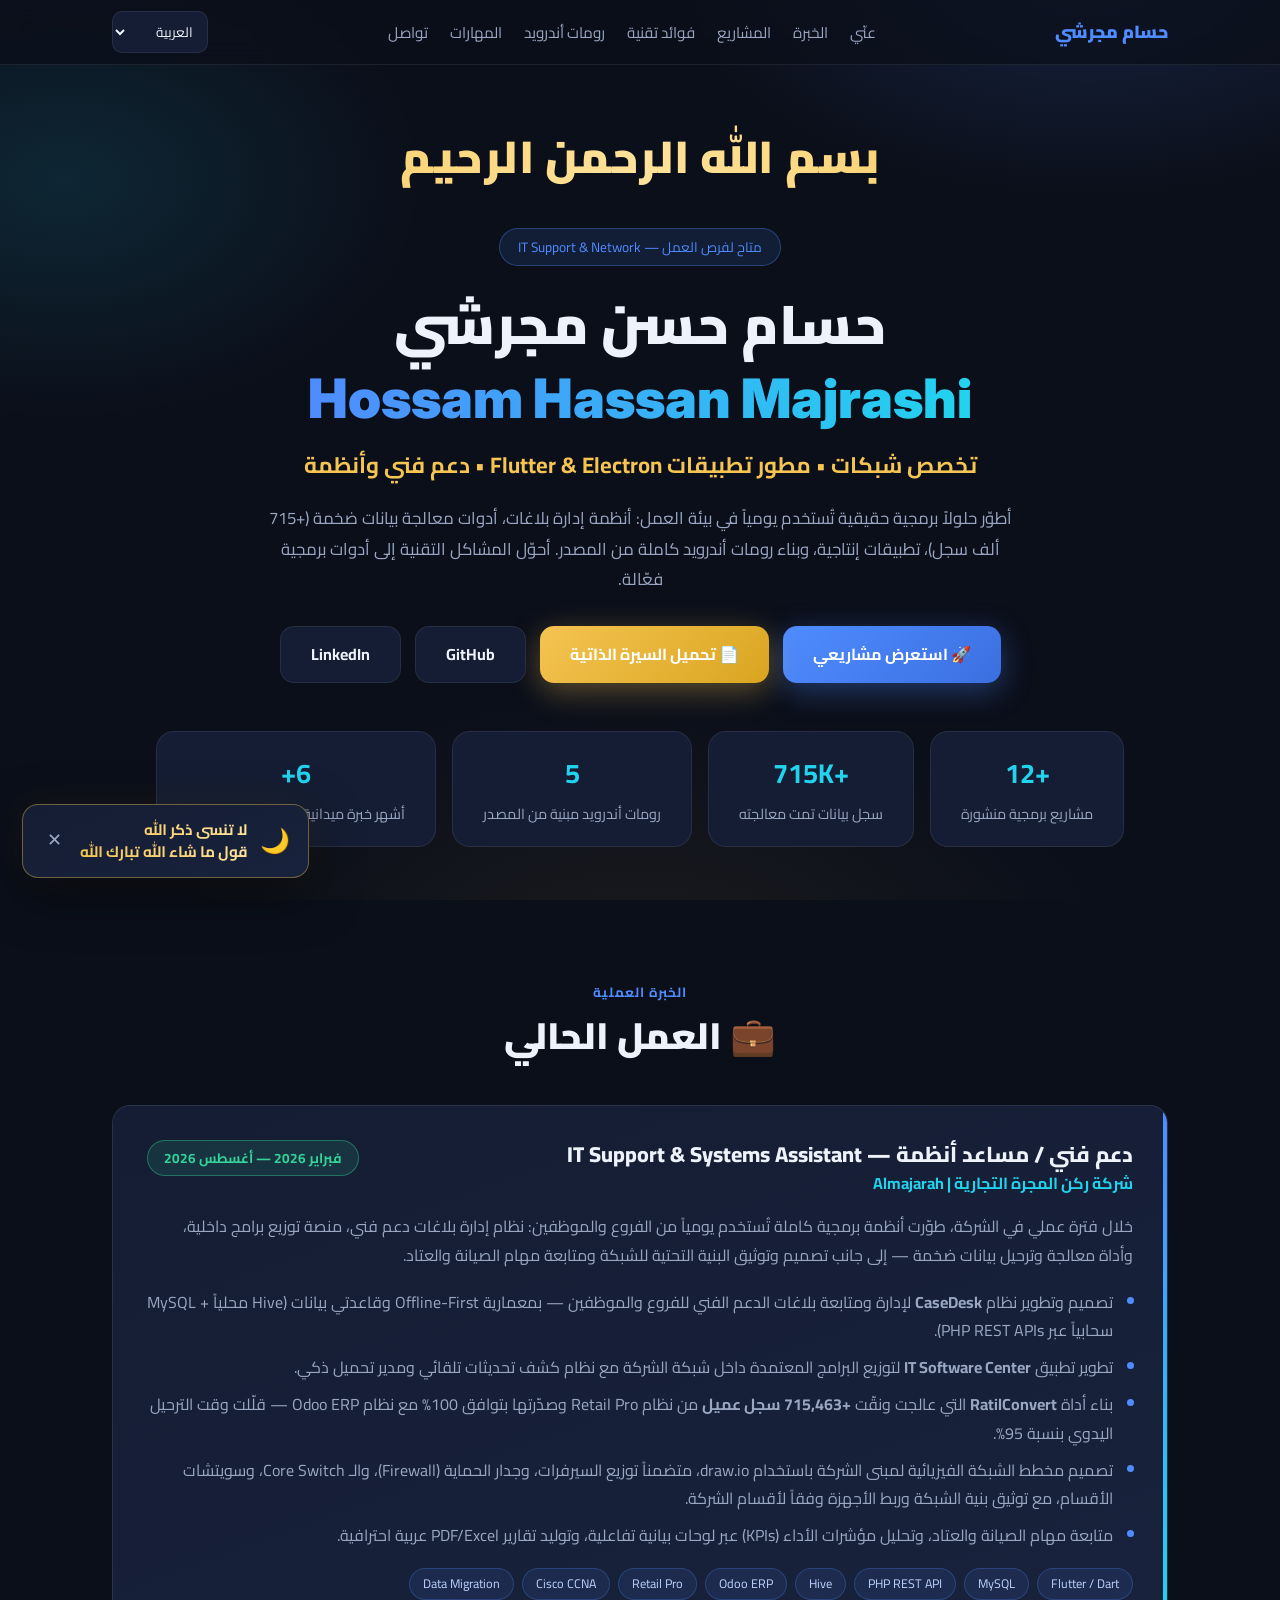
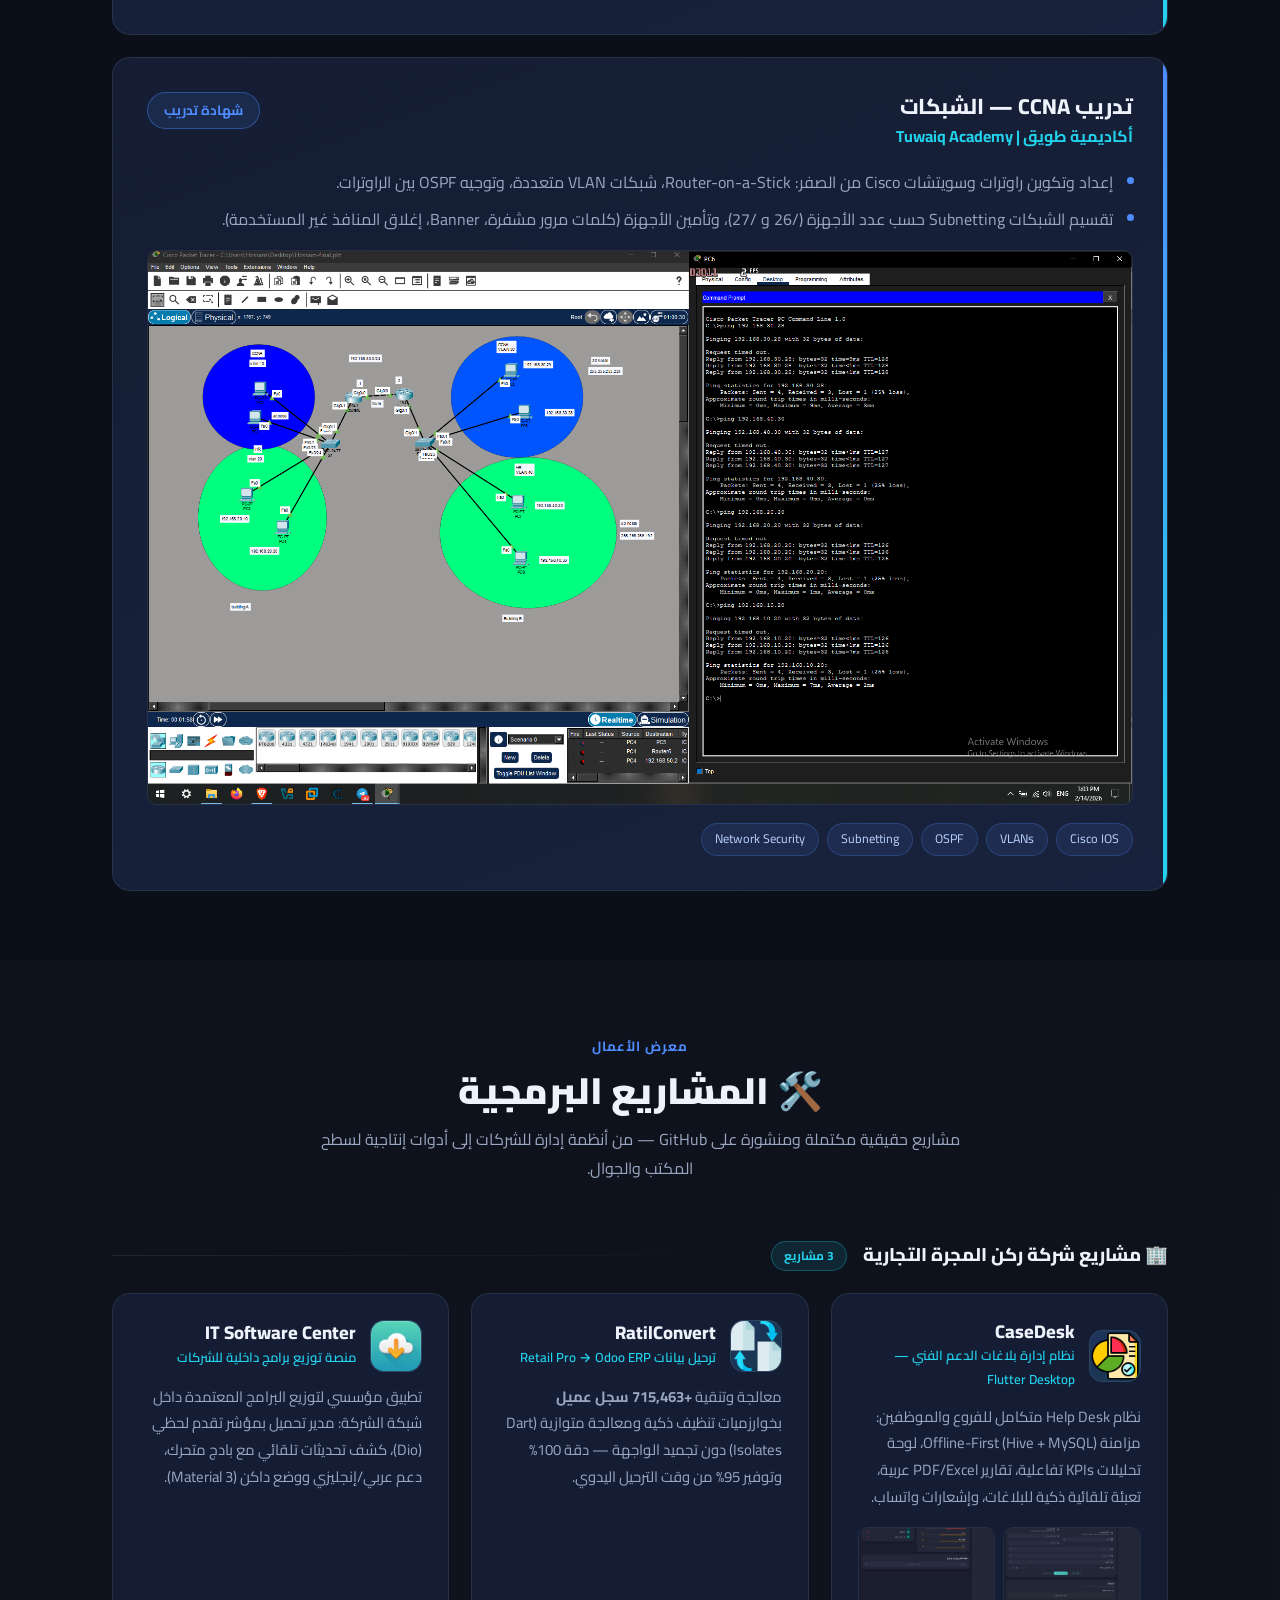
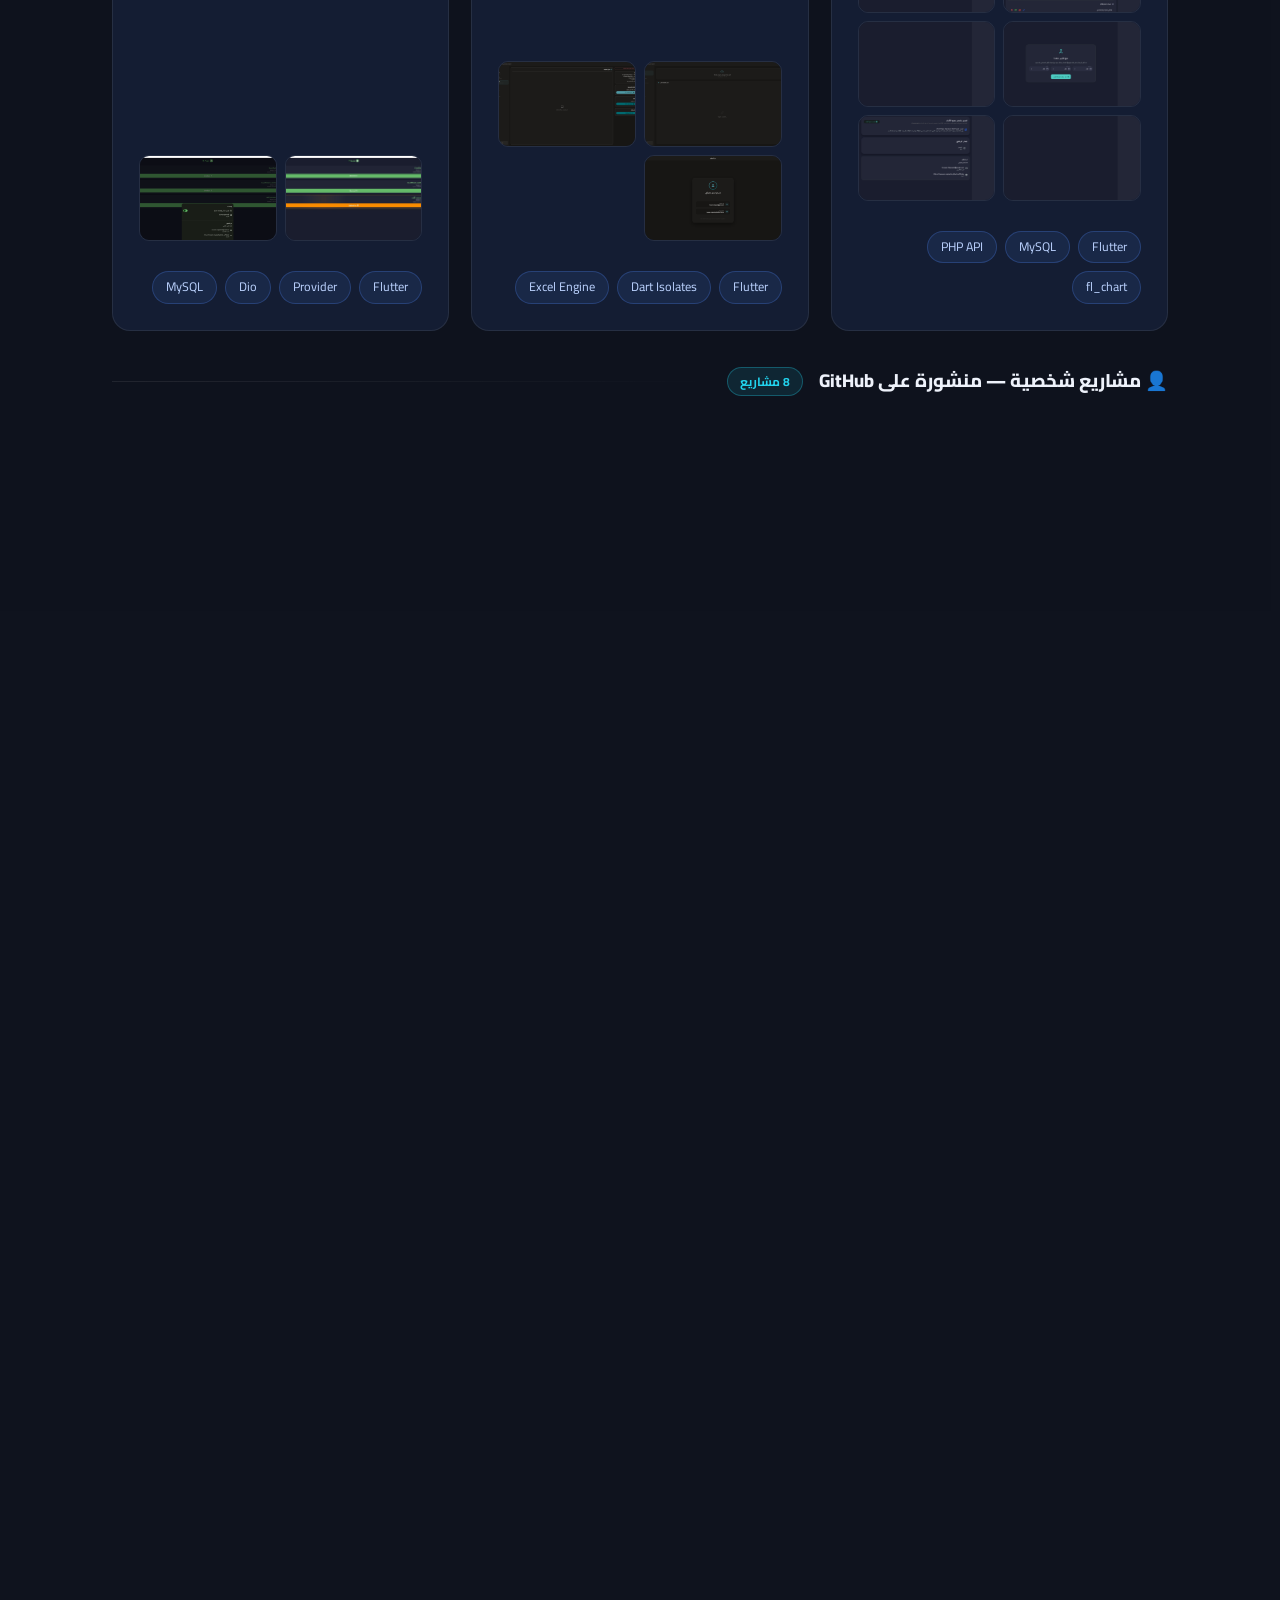
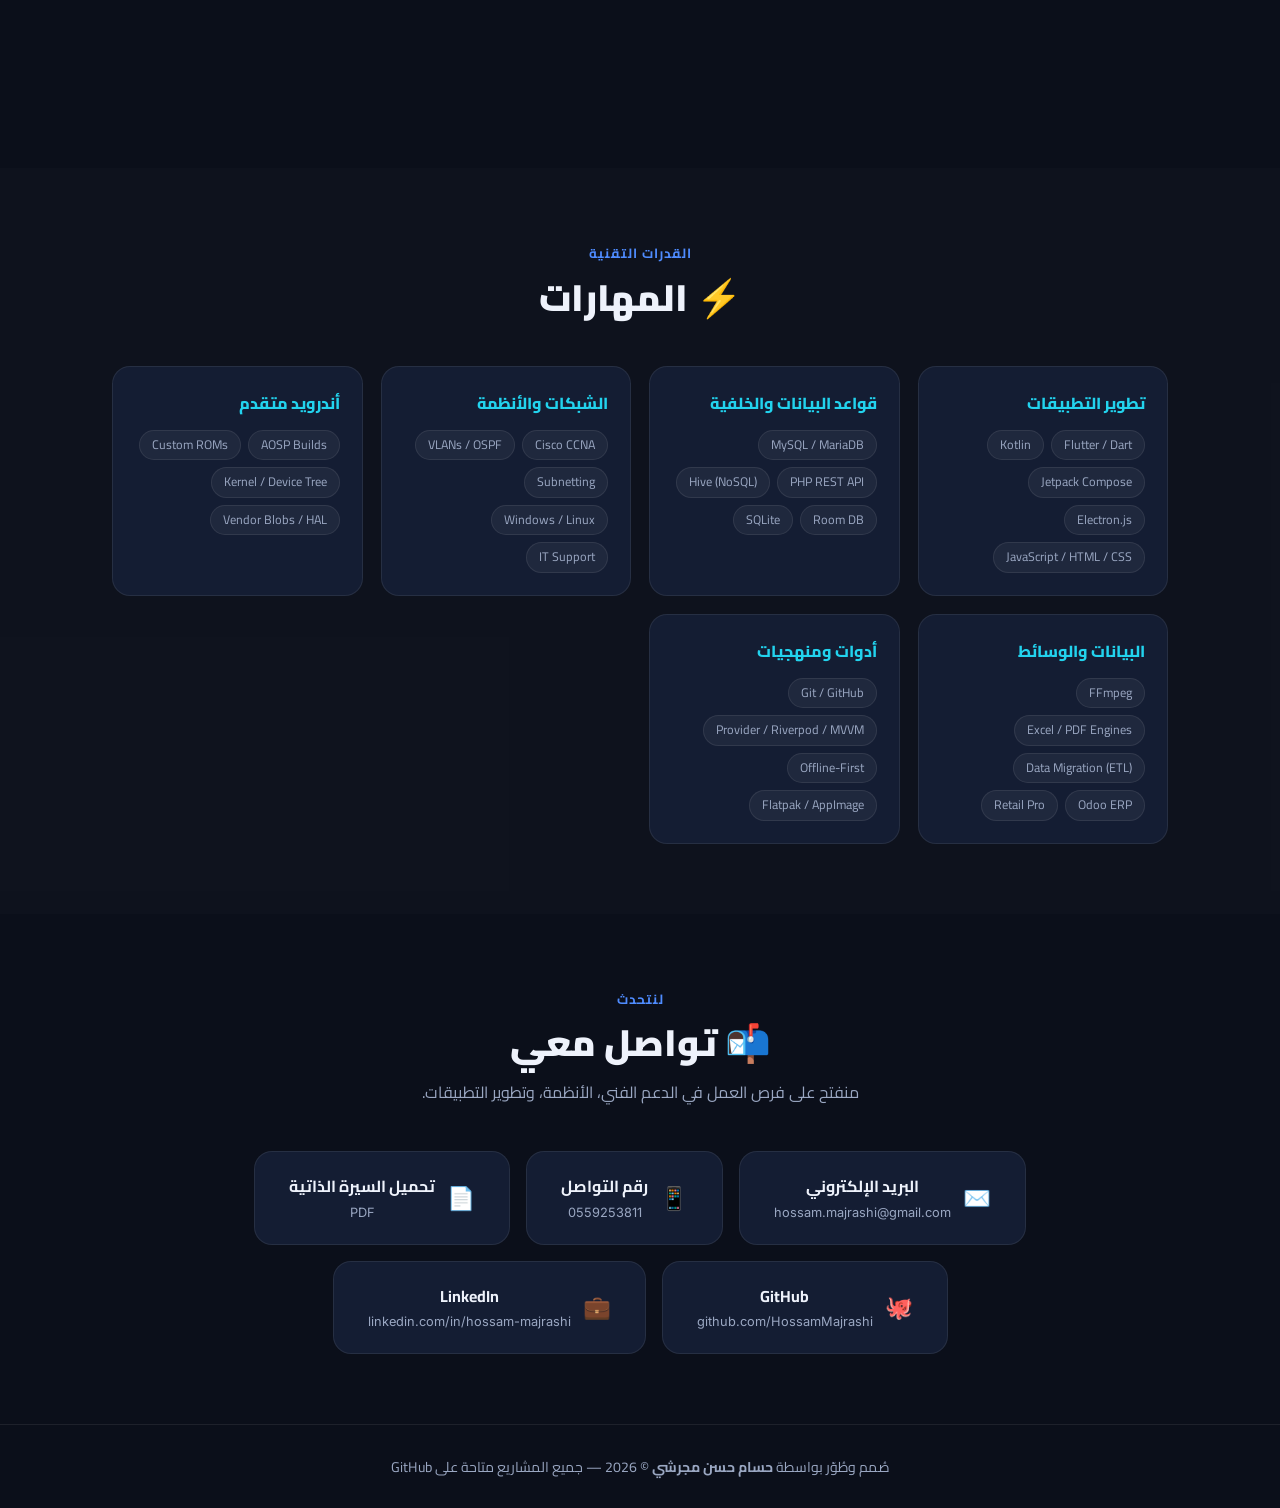
==== commit e53db48b: "Update CV website" ====
--- a/index.html
+++ b/index.html
@@ -1,516 +1,1437 @@
 <!DOCTYPE html>
-<html lang="en" data-theme="light" data-lang="en">
+<html lang="ar" dir="rtl">
 <head>
-<meta charset="UTF-8"/>
-<meta name="viewport" content="width=device-width, initial-scale=1.0"/>
-<title>Hossam Majrashi — Portfolio</title>
-<link rel="preconnect" href="https://fonts.googleapis.com"/>
-<link rel="preconnect" href="https://fonts.gstatic.com" crossorigin/>
-<link href="https://fonts.googleapis.com/css2?family=Inter:wght@300;400;500;600;700;800;900&family=Cairo:wght@300;400;500;600;700;800;900&display=swap" rel="stylesheet"/>
-
-<link rel="stylesheet" href="style.css"/>
+<meta charset="UTF-8">
+<meta name="viewport" content="width=device-width, initial-scale=1.0">
+<title>حسام حسن مجرشي | Hossam Hassan Majrashi — IT Support & Flutter Developer</title>
+<meta name="description" content="السيرة الذاتية ومعرض أعمال حسام حسن مجرشي — دعم فني وأنظمة، مطور تطبيقات Flutter و Electron، وبناء رومات أندرويد مخصصة.">
+<link rel="preconnect" href="https://fonts.googleapis.com">
+<link rel="preconnect" href="https://fonts.gstatic.com" crossorigin>
+<link href="https://fonts.googleapis.com/css2?family=Cairo:wght@300;400;600;700;900&family=Inter:wght@300;400;600;800&display=swap" rel="stylesheet">
+<style>
+:root{
+  --bg:#0b0f1a; --bg2:#101728; --card:#141d33; --card2:#18223c;
+  --line:rgba(255,255,255,.08);
+  --txt:#eef2fb; --muted:#9aa7c2;
+  --acc:#4f8cff; --acc2:#22d3ee; --gold:#f5c451; --green:#34d399;
+  --radius:18px;
+}
+*{margin:0;padding:0;box-sizing:border-box}
+html{scroll-behavior:smooth}
+body{
+  font-family:'Cairo','Inter',sans-serif;
+  background:var(--bg); color:var(--txt);
+  line-height:1.8; overflow-x:hidden;
+}
+body::before{
+  content:""; position:fixed; inset:0; z-index:-1;
+  background:
+    radial-gradient(700px 400px at 85% -5%, rgba(79,140,255,.18), transparent 60%),
+    radial-gradient(600px 400px at 5% 20%, rgba(34,211,238,.12), transparent 60%),
+    radial-gradient(800px 500px at 50% 110%, rgba(245,196,81,.07), transparent 60%),
+    var(--bg);
+}
+.wrap{max-width:1100px;margin:0 auto;padding:0 22px}
+section{padding:70px 0}
+h1,h2,h3{line-height:1.35}
+.en{font-family:'Inter',sans-serif}
+
+/* ===== Nav ===== */
+nav{
+  position:sticky;top:0;z-index:50;
+  backdrop-filter:blur(14px);
+  background:rgba(11,15,26,.75);
+  border-bottom:1px solid var(--line);
+}
+nav .wrap{display:flex;align-items:center;justify-content:space-between;height:64px}
+nav .brand{font-weight:900;font-size:1.1rem}
+nav .brand span{color:var(--acc)}
+nav ul{display:flex;gap:22px;list-style:none}
+nav a{color:var(--muted);text-decoration:none;font-size:.95rem;transition:.2s}
+nav a:hover{color:var(--txt)}
+@media(max-width:760px){nav ul{display:none}}
+#langSel{
+  background:var(--card);color:var(--txt);border:1px solid var(--line);
+  border-radius:10px;padding:6px 10px;font-family:inherit;font-size:.85rem;
+  cursor:pointer;outline:none;
+}
+#langSel:hover{border-color:var(--acc)}
+html[dir="ltr"] body{font-family:'Inter','Cairo',sans-serif}
+
+/* ===== Hero ===== */
+.hero{padding:90px 0 60px;text-align:center}
+.badge{
+  display:inline-block;padding:6px 18px;border-radius:99px;font-size:.85rem;
+  background:rgba(79,140,255,.12);border:1px solid rgba(79,140,255,.35);color:var(--acc);
+  margin-bottom:22px;
+}
+.hero h1{font-size:clamp(2rem,5vw,3.4rem);font-weight:900}
+.hero h1 .grad{
+  background:linear-gradient(90deg,var(--acc),var(--acc2));
+  -webkit-background-clip:text;background-clip:text;color:transparent;
+}
+.hero .role{font-size:clamp(1.05rem,2.4vw,1.4rem);color:var(--gold);font-weight:700;margin-top:10px}
+.hero p.lead{max-width:760px;margin:18px auto 0;color:var(--muted);font-size:1.05rem}
+.cta{display:flex;gap:14px;justify-content:center;flex-wrap:wrap;margin-top:32px}
+.btn{
+  padding:13px 30px;border-radius:14px;font-weight:700;text-decoration:none;
+  font-size:1rem;transition:.25s;display:inline-flex;align-items:center;gap:8px;
+}
+.btn-p{background:linear-gradient(135deg,var(--acc),#3b6fe0);color:#fff;box-shadow:0 8px 30px rgba(79,140,255,.35)}
+.btn-p:hover{transform:translateY(-3px);box-shadow:0 14px 40px rgba(79,140,255,.45)}
+.btn-o{border:1px solid var(--line);color:var(--txt);background:var(--card)}
+.btn-o:hover{border-color:var(--acc);transform:translateY(-3px)}
+.stats{display:flex;gap:16px;justify-content:center;flex-wrap:wrap;margin-top:48px}
+.stat{
+  background:var(--card);border:1px solid var(--line);border-radius:var(--radius);
+  padding:18px 30px;min-width:150px;
+}
+.stat b{display:block;font-size:1.7rem;color:var(--acc2)}
+.stat span{color:var(--muted);font-size:.9rem}
+
+/* ===== Sections ===== */
+.sec-title{text-align:center;margin-bottom:44px}
+.sec-title small{color:var(--acc);font-weight:700;letter-spacing:1px}
+.sec-title h2{font-size:clamp(1.6rem,3.5vw,2.3rem);font-weight:900;margin-top:6px}
+.sec-title p{color:var(--muted);max-width:640px;margin:10px auto 0}
+
+/* ===== Experience ===== */
+.exp-card{
+  background:linear-gradient(160deg,var(--card),var(--card2));
+  border:1px solid var(--line);border-radius:var(--radius);
+  padding:34px;position:relative;overflow:hidden;
+}
+.exp-card::before{
+  content:"";position:absolute;inset-inline-start:0;top:0;bottom:0;width:4px;
+  background:linear-gradient(180deg,var(--acc),var(--acc2));
+}
+.exp-head{display:flex;justify-content:space-between;align-items:flex-start;flex-wrap:wrap;gap:12px}
+.exp-head h3{font-size:1.35rem;font-weight:800}
+.exp-head .co{color:var(--acc2);font-weight:700}
+.period{
+  background:rgba(52,211,153,.12);border:1px solid rgba(52,211,153,.4);color:var(--green);
+  padding:5px 16px;border-radius:99px;font-size:.85rem;font-weight:700;white-space:nowrap;
+}
+.exp-card ul{margin-top:18px;padding-inline-start:20px;color:var(--muted)}
+.exp-card ul li{margin-bottom:8px}
+.exp-card ul li::marker{color:var(--acc)}
+.tags{display:flex;flex-wrap:wrap;gap:8px;margin-top:18px}
+.tag{
+  font-size:.78rem;padding:4px 13px;border-radius:99px;
+  background:rgba(79,140,255,.1);border:1px solid rgba(79,140,255,.25);color:#bcd3ff;
+}
+
+/* ===== Projects grid ===== */
+.grid{display:grid;grid-template-columns:repeat(auto-fill,minmax(320px,1fr));gap:22px}
+.card{
+  background:var(--card);border:1px solid var(--line);border-radius:var(--radius);
+  padding:26px;transition:.3s;display:flex;flex-direction:column;gap:12px;
+}
+.card:hover{transform:translateY(-6px);border-color:rgba(79,140,255,.5);box-shadow:0 20px 50px rgba(0,0,0,.4)}
+.card .top{display:flex;align-items:center;gap:14px}
+.card .icon{
+  width:52px;height:52px;border-radius:14px;flex-shrink:0;
+  display:flex;align-items:center;justify-content:center;font-size:1.5rem;
+  background:linear-gradient(135deg,rgba(79,140,255,.2),rgba(34,211,238,.15));
+  border:1px solid var(--line);overflow:hidden;
+}
+.card .icon img{width:100%;height:100%;object-fit:cover}
+.rom .icon img{width:100%;height:100%;object-fit:cover}
+.card h3{font-size:1.15rem;font-weight:800}
+.card .sub{color:var(--acc2);font-size:.82rem;font-weight:600}
+.card p{color:var(--muted);font-size:.93rem;flex:1}
+.card .link{
+  color:var(--acc);text-decoration:none;font-size:.88rem;font-weight:700;
+  display:inline-flex;align-items:center;gap:6px;
+}
+.card .link:hover{color:var(--acc2)}
+.shots{display:grid;grid-template-columns:repeat(2,1fr);gap:8px;margin-top:4px}
+.shots img{
+  width:100%;border-radius:10px;border:1px solid var(--line);cursor:pointer;
+  transition:.25s;aspect-ratio:16/10;object-fit:cover;
+}
+.shots img:hover{transform:scale(1.03);border-color:var(--acc)}
+
+/* ===== ROMs ===== */
+.rom{
+  background:var(--card);border:1px solid var(--line);border-radius:var(--radius);
+  padding:26px;display:flex;flex-direction:column;gap:12px;transition:.3s;
+}
+.rom:hover{transform:translateY(-6px);border-color:rgba(79,140,255,.5);box-shadow:0 20px 50px rgba(0,0,0,.4)}
+.rom .top{display:flex;align-items:center;gap:14px}
+.rom .icon{
+  width:52px;height:52px;border-radius:14px;flex-shrink:0;
+  display:flex;align-items:center;justify-content:center;font-size:1.5rem;
+  background:linear-gradient(135deg,rgba(79,140,255,.2),rgba(34,211,238,.15));
+  border:1px solid var(--line);overflow:hidden;
+}
+.rom h4{font-size:1.15rem;font-weight:800}
+.rom .dev{color:var(--gold);font-size:.82rem;font-weight:700}
+.rom p{color:var(--muted);font-size:.93rem;flex:1}
+.rom .link{
+  color:var(--acc);text-decoration:none;font-size:.88rem;font-weight:700;
+  display:inline-flex;align-items:center;gap:6px;
+}
+.rom .link:hover{color:var(--acc2)}
+
+/* ===== Sub-group titles ===== */
+.subgroup{
+  grid-column:1/-1;display:flex;align-items:center;gap:16px;margin-top:14px;
+}
+.subgroup h3{font-size:1.15rem;font-weight:800;white-space:nowrap}
+.subgroup .line{flex:1;height:1px;background:linear-gradient(90deg,var(--line),transparent)}
+.subgroup .cnt{
+  font-size:.75rem;font-weight:700;color:var(--acc2);
+  background:rgba(34,211,238,.1);border:1px solid rgba(34,211,238,.3);
+  padding:3px 12px;border-radius:99px;white-space:nowrap;
+}
+
+/* ===== Device groups (ROMs) ===== */
+.device-group{margin-bottom:56px}
+.device-group:last-child{margin-bottom:0}
+.device-head{
+  display:flex;align-items:center;gap:22px;margin-bottom:26px;
+  background:linear-gradient(160deg,var(--card),var(--card2));
+  border:1px solid var(--line);border-radius:var(--radius);padding:22px 26px;
+}
+.device-head .dev-img{
+  width:110px;height:110px;border-radius:16px;flex-shrink:0;overflow:hidden;
+  border:1px solid var(--line);background:var(--bg2);
+}
+.device-head .dev-img img{width:100%;height:100%;object-fit:cover}
+.device-head h3{font-size:1.45rem;font-weight:900}
+.device-head .dev-sub{color:var(--muted);font-size:.92rem;margin-top:4px}
+.device-head .dev-cnt{
+  margin-inline-start:auto;font-size:.8rem;font-weight:700;color:var(--acc2);
+  background:rgba(34,211,238,.1);border:1px solid rgba(34,211,238,.3);
+  padding:5px 16px;border-radius:99px;white-space:nowrap;
+}
+@media(max-width:560px){
+  .device-head{flex-wrap:wrap;gap:14px}
+  .device-head .dev-img{width:80px;height:80px}
+  .device-head .dev-cnt{margin-inline-start:0}
+}
+
+/* ===== Skills ===== */
+.skills{display:grid;grid-template-columns:repeat(auto-fill,minmax(230px,1fr));gap:18px}
+.skill{background:var(--card);border:1px solid var(--line);border-radius:var(--radius);padding:22px}
+.skill h4{font-size:1rem;font-weight:800;margin-bottom:12px;color:var(--acc2)}
+.skill .chips{display:flex;flex-wrap:wrap;gap:7px}
+.chip{font-size:.78rem;padding:3px 12px;border-radius:99px;background:rgba(255,255,255,.05);border:1px solid var(--line);color:var(--muted)}
+
+/* ===== Contact ===== */
+.contact{text-align:center}
+.contact .cards{display:flex;justify-content:center;gap:16px;flex-wrap:wrap;margin-top:30px}
+.c-card{
+  background:var(--card);border:1px solid var(--line);border-radius:var(--radius);
+  padding:20px 34px;text-decoration:none;color:var(--txt);transition:.25s;
+  display:flex;align-items:center;gap:12px;font-weight:700;
+}
+.c-card:hover{transform:translateY(-4px);border-color:var(--acc)}
+.c-card .ic{font-size:1.4rem}
+.c-card small{display:block;color:var(--muted);font-weight:400;font-size:.8rem}
+
+footer{
+  border-top:1px solid var(--line);padding:30px 0;text-align:center;
+  color:var(--muted);font-size:.88rem;
+}
+
+/* ===== Lightbox ===== */
+.lightbox{
+  display:none;position:fixed;inset:0;z-index:100;
+  background:rgba(0,0,0,.9);backdrop-filter:blur(6px);
+  align-items:center;justify-content:center;padding:30px;cursor:zoom-out;
+}
+.lightbox.open{display:flex}
+.lightbox img{max-width:92%;max-height:88vh;border-radius:14px;box-shadow:0 30px 80px rgba(0,0,0,.6)}
+.lightbox .close{
+  position:absolute;top:22px;inset-inline-end:28px;font-size:2rem;color:#fff;cursor:pointer;
+}
+
+.reveal{opacity:0;transform:translateY(26px);transition:.7s ease}
+.reveal.in{opacity:1;transform:none}
+
+/* ===== Welcome Toast ===== */
+.welcome-toast{
+  position:fixed;bottom:22px;inset-inline-end:22px;z-index:200;
+  background:linear-gradient(160deg,var(--card),var(--card2));
+  border:1px solid rgba(245,196,81,.4);border-radius:16px;
+  padding:14px 18px;display:flex;align-items:center;gap:12px;
+  box-shadow:0 16px 50px rgba(0,0,0,.5),0 0 40px rgba(245,196,81,.07);
+  transform:translateY(80px);opacity:0;
+  animation:wtoastIn .6s .8s ease forwards;
+  max-width:320px;
+}
+@keyframes wtoastIn{to{transform:none;opacity:1}}
+.welcome-toast.hide{transition:.4s;opacity:0!important;transform:translateY(80px)!important;pointer-events:none}
+.welcome-toast .wt-content{
+  display:flex;align-items:center;gap:12px;
+  transition:opacity .35s ease, transform .35s ease;
+}
+.welcome-toast .wt-content.fade-out{opacity:0;transform:translateY(5px)}
+.welcome-toast .wt-ic{font-size:1.5rem}
+.welcome-toast p{
+  font-weight:700;font-size:.95rem;line-height:1.45;
+  background:linear-gradient(90deg,var(--gold),#ffe29a);
+  -webkit-background-clip:text;background-clip:text;color:transparent;
+}
+.welcome-toast .wt-close{
+  background:none;border:none;color:var(--muted);font-size:1.1rem;
+  cursor:pointer;padding:2px 6px;border-radius:8px;transition:.2s;line-height:1;
+}
+.welcome-toast .wt-close:hover{color:var(--txt);background:rgba(255,255,255,.08)}
+
+/* ===== Basmala ===== */
+.basmala{
+  text-align:center;padding:0;margin-top:-38px;
+  font-size:clamp(1.9rem,4.2vw,2.8rem);font-weight:900;
+  background:linear-gradient(90deg,var(--gold),#ffe29a,var(--gold));
+  -webkit-background-clip:text;background-clip:text;color:transparent;
+  letter-spacing:.5px;
+}
+
+/* ===== Tech Tips ===== */
+.tips-grid{display:flex;flex-direction:column;gap:26px}
+.tip-card{
+  background:linear-gradient(160deg,var(--card),var(--card2));
+  border:1px solid var(--line);border-radius:var(--radius);
+  padding:32px;display:flex;flex-direction:column;gap:16px;
+  position:relative;overflow:hidden;
+}
+.tip-card::before{
+  content:"";position:absolute;inset-inline-start:0;top:0;bottom:0;width:4px;
+  background:linear-gradient(180deg,var(--gold),var(--acc2));
+}
+.tip-header{display:flex;flex-direction:column;gap:8px}
+.tip-badge{
+  display:inline-flex;align-items:center;gap:6px;
+  background:rgba(245,196,81,.12);border:1px solid rgba(245,196,81,.35);
+  color:var(--gold);padding:4px 14px;border-radius:99px;font-size:.82rem;font-weight:700;
+  width:fit-content;
+}
+.tip-header h3{font-size:1.35rem;font-weight:800}
+.tip-card p{color:var(--muted);font-size:.96rem;line-height:1.8}
+.tip-card p code{
+  background:rgba(255,255,255,.08);color:var(--acc2);
+  padding:2px 8px;border-radius:6px;font-size:.88rem;font-family:monospace;
+}
+.tip-media{
+  display:grid;grid-template-columns:repeat(auto-fit,minmax(300px,1fr));
+  gap:18px;margin-top:10px;
+}
+.media-box{
+  background:var(--bg2);border:1px solid var(--line);border-radius:14px;
+  padding:14px;display:flex;flex-direction:column;gap:10px;
+}
+.media-tag{font-size:.82rem;color:var(--acc2);font-weight:700}
+.video-wrapper{
+  position:relative;border-radius:10px;overflow:hidden;
+  border:1px solid var(--line);background:#000;
+}
+.video-wrapper video{
+  width:100%;height:auto;display:block;border-radius:10px;
+  max-height:360px;object-fit:contain;
+}
+</style>
 </head>
 <body>
 
-<!-- ══════════ NAVBAR ══════════ -->
-<nav id="navbar" role="navigation" aria-label="Main navigation">
-  <div class="container nav-wrap">
-    <a class="nav-logo" href="#" aria-label="Hossam Majrashi">HM<span style="color:var(--c-txt3)">.</span></a>
-
-    <ul class="nav-links" role="list">
-      <li><a href="#about"    data-en="About"    data-ar="عن حسام">About</a></li>
-      <li><a href="#projects" data-en="Projects" data-ar="المشاريع">Projects</a></li>
-      <li><a href="#contact"  data-en="Contact"  data-ar="تواصل">Contact</a></li>
+<nav>
+  <div class="wrap">
+    <div class="brand"><span data-i18n="brand1">حسام</span> <span data-i18n="brand2">مجرشي</span></div>
+    <ul>
+      <li><a href="#about" data-i18n="nav_about">عنّي</a></li>
+      <li><a href="#experience" data-i18n="nav_exp">الخبرة</a></li>
+      <li><a href="#projects" data-i18n="nav_projects">المشاريع</a></li>
+      <li><a href="#tips" data-i18n="nav_tips">فوائد تقنية</a></li>
+      <li><a href="#roms" data-i18n="nav_roms">رومات أندرويد</a></li>
+      <li><a href="#skills" data-i18n="nav_skills">المهارات</a></li>
+      <li><a href="#contact" data-i18n="nav_contact">تواصل</a></li>
     </ul>
-
-    <div class="nav-right">
-      <button class="icon-btn lang-icon-btn" id="langBtn" aria-label="Toggle language">AR</button>
-      <button class="icon-btn" id="themeBtn" aria-label="Toggle theme">
-        <svg id="icon-moon" width="16" height="16" viewBox="0 0 24 24" fill="none" stroke="currentColor" stroke-width="2" stroke-linecap="round" stroke-linejoin="round"><path d="M21 12.79A9 9 0 1 1 11.21 3 7 7 0 0 0 21 12.79z"/></svg>
-        <svg id="icon-sun" width="16" height="16" viewBox="0 0 24 24" fill="none" stroke="currentColor" stroke-width="2" stroke-linecap="round" stroke-linejoin="round" style="display:none"><circle cx="12" cy="12" r="5"/><line x1="12" y1="1" x2="12" y2="3"/><line x1="12" y1="21" x2="12" y2="23"/><line x1="4.22" y1="4.22" x2="5.64" y2="5.64"/><line x1="18.36" y1="18.36" x2="19.78" y2="19.78"/><line x1="1" y1="12" x2="3" y2="12"/><line x1="21" y1="12" x2="23" y2="12"/><line x1="4.22" y1="19.78" x2="5.64" y2="18.36"/><line x1="18.36" y1="5.64" x2="19.78" y2="4.22"/></svg>
-      </button>
-      <button class="hamburger" id="hamburger" aria-label="Toggle menu" aria-expanded="false">
-        <span></span><span></span><span></span>
-      </button>
-    </div>
+    <select id="langSel" aria-label="Language">
+      <option value="ar">العربية</option>
+      <option value="en">English</option>
+      <option value="es">Español</option>
+      <option value="fr">Français</option>
+      <option value="it">Italiano</option>
+      <option value="tr">Türkçe</option>
+      <option value="id">Indonesia</option>
+    </select>
   </div>
 </nav>
 
-<div class="mobile-drawer" id="mobileDrawer" role="navigation">
-  <a href="#about"    data-en="About"    data-ar="عن حسام">About</a>
-  <a href="#projects" data-en="Projects" data-ar="المشاريع">Projects</a>
-  <a href="#contact"  data-en="Contact"  data-ar="تواصل">Contact</a>
-</div>
-
-<!-- ══════════ HERO ══════════ -->
-<section id="hero" aria-label="Introduction">
-  <div class="hero-bg" aria-hidden="true">
-    <div class="hero-blob blob-1"></div>
-    <div class="hero-blob blob-2"></div>
-    <div class="hero-blob blob-3"></div>
+<!-- ================= HERO ================= -->
+<header class="hero" id="about">
+  <div class="wrap">
+    <div class="basmala">بسم الله الرحمن الرحيم</div>
+    <div class="badge" data-i18n="badge" style="margin-top:30px">متاح لفرص العمل — IT Support &amp; Network</div>
+    <h1><span data-i18n="name_ar">حسام حسن مجرشي</span><br><span class="grad en">Hossam Hassan Majrashi</span></h1>
+<div class="role" data-i18n="role">تخصص شبكات • مطور تطبيقات Flutter &amp; Electron • دعم فني وأنظمة</div>
+    <p class="lead" data-i18n="lead">
+      أطوّر حلولاً برمجية حقيقية تُستخدم يومياً في بيئة العمل: أنظمة إدارة بلاغات،
+      أدوات معالجة بيانات ضخمة (+715 ألف سجل)، تطبيقات إنتاجية، وبناء رومات أندرويد كاملة من المصدر.
+      أحوّل المشاكل التقنية إلى أدوات برمجية فعّالة.
+    </p>
+    <div class="cta">
+      <a class="btn btn-p" href="#projects" data-i18n="cta_projects">🚀 استعرض مشاريعي</a>
+      <a class="btn btn-p" href="assets/cv.pdf" download="Hossam_Majrashi_CV.pdf" data-i18n="cta_cv" style="background:linear-gradient(135deg,var(--gold),#d9a520);box-shadow:0 8px 30px rgba(245,196,81,.35)">📄 تحميل السيرة الذاتية</a>
+      <a class="btn btn-o" href="https://github.com/HossamMajrashi" target="_blank" rel="noopener">GitHub</a>
+      <a class="btn btn-o" href="https://www.linkedin.com/in/hossam-majrashi" target="_blank" rel="noopener">LinkedIn</a>
+    </div>
+    <div class="stats">
+      <div class="stat"><b>+12</b><span data-i18n="stat1">مشاريع برمجية منشورة</span></div>
+      <div class="stat"><b>+715K</b><span data-i18n="stat2">سجل بيانات تمت معالجته</span></div>
+      <div class="stat"><b>5</b><span data-i18n="stat3">رومات أندرويد مبنية من المصدر</span></div>
+      <div class="stat"><b>6+</b><span data-i18n="stat4">أشهر خبرة ميدانية في الدعم والأنظمة</span></div>
+    </div>
   </div>
-  <div class="hero-inner">
-    <div class="hero-status" role="status">
-      <span class="status-dot" aria-hidden="true"></span>
-      <span data-en="Available for opportunities" data-ar="متاح للفرص الوظيفية">Available for opportunities</span>
-    </div>
-    <h1 class="hero-name">
-      <span data-en="Hossam" data-ar="حسام" class="grad-text">Hossam</span><br>
-      <span data-en="Majrashi" data-ar="مجرشي">Majrashi</span>
-    </h1>
-    <p class="hero-title">
-      <span data-en="Software Engineer" data-ar="مهندس برمجيات">Software Engineer</span>
-      &nbsp;·&nbsp;
-      <span data-en="Network Technician" data-ar="فني شبكات">Network Technician</span>
-      &nbsp;·&nbsp;
-      <span data-en="AI &amp; Dev Enthusiast" data-ar="مهتم بالبرمجة والذكاء الاصطناعي">AI &amp; Dev Enthusiast</span>
-    </p>
-    <p class="hero-desc"
-       data-en="A network technician with a passion for programming and AI. I love building cross-platform projects that run on mobile and desktop — practical tools that make real impact."
-       data-ar="فني شبكات مهتم بالبرمجة والذكاء الاصطناعي. أحب بناء مشاريع تعمل على جميع المنصات — جوال وسطح مكتب — أدوات عملية تصنع فرقاً حقيقياً.">
-      A network technician with a passion for programming and AI. I love building cross-platform projects that run on mobile and desktop — practical tools that make real impact.
-    </p>
-    <div class="hero-btns">
-      <a href="#projects" class="btn btn-grad">
-        <span data-en="View My Work" data-ar="عرض أعمالي">View My Work</span>
-        <svg width="16" height="16" viewBox="0 0 24 24" fill="none" stroke="currentColor" stroke-width="2.5" stroke-linecap="round" stroke-linejoin="round" aria-hidden="true"><line x1="5" y1="12" x2="19" y2="12"/><polyline points="12 5 19 12 12 19"/></svg>
-      </a>
-      <a href="#contact" class="btn btn-ghost">
-        <span data-en="Get in Touch" data-ar="تواصل معي">Get in Touch</span>
-      </a>
-      <a href="https://www.linkedin.com/in/hossam-majrashi" target="_blank" rel="noopener" class="btn btn-ghost" aria-label="LinkedIn profile">
-        <svg width="16" height="16" viewBox="0 0 24 24" fill="currentColor" aria-hidden="true"><path d="M16 8a6 6 0 0 1 6 6v7h-4v-7a2 2 0 0 0-2-2 2 2 0 0 0-2 2v7h-4v-7a6 6 0 0 1 6-6z"/><rect x="2" y="9" width="4" height="12"/><circle cx="4" cy="4" r="2"/></svg>
-        <span>LinkedIn</span>
-      </a>
-    </div>
-    <div class="hero-scroll-hint" aria-hidden="true">
-      <div class="scroll-bar"></div>
+</header>
+
+<!-- ================= EXPERIENCE ================= -->
+<section id="experience">
+  <div class="wrap">
+    <div class="sec-title reveal">
+      <small data-i18n="exp_small">الخبرة العملية</small>
+      <h2 data-i18n="exp_title">💼 العمل الحالي</h2>
+    </div>
+    <div class="exp-card reveal">
+      <div class="exp-head">
+        <div>
+          <h3 data-i18n="exp1_title">دعم فني / مساعد أنظمة — IT Support &amp; Systems Assistant</h3>
+          <div class="co" data-i18n="exp1_co">شركة ركن المجرة التجارية | Almajarah</div>
+        </div>
+        <div class="period" data-i18n="exp1_period">فبراير 2026 — أغسطس 2026 </div>
+      </div>
+      <p data-i18n="exp1_intro" style="color:var(--muted);margin-top:14px">خلال فترة عملي في الشركة، طوّرت أنظمة برمجية كاملة تُستخدم يومياً من الفروع والموظفين: نظام إدارة بلاغات دعم فني، منصة توزيع برامج داخلية، وأداة معالجة وترحيل بيانات ضخمة — إلى جانب تصميم وتوثيق البنية التحتية للشبكة ومتابعة مهام الصيانة والعتاد.</p>
+      <ul>
+        <li data-i18n="exp1_li1">تصميم وتطوير نظام <b>CaseDesk</b> لإدارة ومتابعة بلاغات الدعم الفني للفروع والموظفين — بمعمارية Offline-First وقاعدتي بيانات (Hive محلياً + MySQL سحابياً عبر PHP REST APIs).</li>
+        <li data-i18n="exp1_li2">تطوير تطبيق <b>IT Software Center</b> لتوزيع البرامج المعتمدة داخل شبكة الشركة مع نظام كشف تحديثات تلقائي ومدير تحميل ذكي.</li>
+        <li data-i18n="exp1_li3">بناء أداة <b>RatilConvert</b> التي عالجت ونقّت <b>+715,463 سجل عميل</b> من نظام Retail Pro وصدّرتها بتوافق 100% مع نظام Odoo ERP — قلّلت وقت الترحيل اليدوي بنسبة 95%.</li>
+<li data-i18n="exp1_li4">تصميم مخطط الشبكة الفيزيائية لمبنى الشركة باستخدام draw.io، متضمناً توزيع السيرفرات، وجدار الحماية (Firewall)، والـ Core Switch، وسويتشات الأقسام، مع توثيق بنية الشبكة وربط الأجهزة وفقاً لأقسام الشركة.</li>        <li data-i18n="exp1_li5">متابعة مهام الصيانة والعتاد، وتحليل مؤشرات الأداء (KPIs) عبر لوحات بيانية تفاعلية، وتوليد تقارير PDF/Excel عربية احترافية.</li>
+      </ul>
+      <div class="tags">
+        <span class="tag">Flutter / Dart</span><span class="tag">MySQL</span><span class="tag">PHP REST API</span>
+        <span class="tag">Hive</span><span class="tag">Odoo ERP</span><span class="tag">Retail Pro</span>
+        <span class="tag">Cisco CCNA</span><span class="tag">Data Migration</span>
+      </div>
+    </div>
+
+    <div class="exp-card reveal" style="margin-top:22px">
+      <div class="exp-head">
+        <div>
+          <h3 data-i18n="exp2_title">تدريب CCNA — الشبكات</h3>
+          <div class="co" data-i18n="exp2_co">أكاديمية طويق | Tuwaiq Academy</div>
+        </div>
+        <div class="period" style="background:rgba(79,140,255,.12);border-color:rgba(79,140,255,.4);color:var(--acc)" data-i18n="exp2_period">شهادة تدريب</div>
+      </div>
+      <ul>
+        <li data-i18n="exp2_li1">إعداد وتكوين راوترات وسويتشات Cisco من الصفر: Router-on-a-Stick، شبكات VLAN متعددة، وتوجيه OSPF بين الراوترات.</li>
+        <li data-i18n="exp2_li2">تقسيم الشبكات Subnetting حسب عدد الأجهزة (/26 و /27)، وتأمين الأجهزة (كلمات مرور مشفرة، Banner، إغلاق المنافذ غير المستخدمة).</li>
+      </ul>
+      <div class="shots" style="margin-top:16px">
+        <img src="assets/ccna/shot1.png" alt="CCNA lab — Packet Tracer topology" loading="lazy" style="grid-column:1/-1;aspect-ratio:auto">
+      </div>
+      <div class="tags">
+        <span class="tag">Cisco IOS</span><span class="tag">VLANs</span><span class="tag">OSPF</span>
+        <span class="tag">Subnetting</span><span class="tag">Network Security</span>
+      </div>
     </div>
   </div>
 </section>
 
-<!-- ══════════ ABOUT ══════════ -->
-<section id="about" class="section section-alt">
-  <div class="container">
-    <div class="about-grid">
-      <div class="about-visual">
-
-        <div class="stat-cards">
-          <div class="stat-card reveal">
-            <div class="stat-icon-wrap" aria-hidden="true">🚀</div>
-            <div>
-              <div class="stat-num">5+</div>
-              <div class="stat-lbl" data-en="Projects Built" data-ar="مشاريع منجزة">Projects Built</div>
+<!-- ================= PROJECTS ================= -->
+<section id="projects" style="background:rgba(255,255,255,.015)">
+  <div class="wrap">
+    <div class="sec-title reveal">
+      <small data-i18n="proj_small">معرض الأعمال</small>
+      <h2 data-i18n="proj_title">🛠️ المشاريع البرمجية</h2>
+      <p data-i18n="proj_desc">مشاريع حقيقية مكتملة ومنشورة على GitHub — من أنظمة إدارة للشركات إلى أدوات إنتاجية لسطح المكتب والجوال.</p>
+    </div>
+    <div class="grid">
+
+      <div class="subgroup reveal">
+        <h3 data-i18n="grp_company">🏢 مشاريع شركة ركن المجرة التجارية</h3>
+        <span class="cnt" data-i18n="grp_company_cnt">3 مشاريع</span>
+        <div class="line"></div>
+      </div>
+
+      <div class="card reveal">
+        <div class="top">
+          <div class="icon"><img src="assets/casedesk/icon.png" alt="CaseDesk icon"></div>
+          <div><h3>CaseDesk</h3><div class="sub" data-i18n="casedesk_sub">نظام إدارة بلاغات الدعم الفني — Flutter Desktop</div></div>
+        </div>
+        <p data-i18n="casedesk_desc">نظام Help Desk متكامل للفروع والموظفين: مزامنة Offline-First (Hive + MySQL)، لوحة تحليلات KPIs تفاعلية، تقارير PDF/Excel عربية، تعبئة تلقائية ذكية للبلاغات، وإشعارات واتساب.</p>
+        <div class="shots">
+          <img src="assets/casedesk/shot1.png" alt="CaseDesk لوحة التحكم" loading="lazy">
+          <img src="assets/casedesk/shot2.png" alt="CaseDesk الإحصائيات" loading="lazy">
+          <img src="assets/casedesk/shot3.png" alt="CaseDesk دمج التقارير" loading="lazy">
+          <img src="assets/casedesk/shot4.png" alt="CaseDesk المهام المنجزة" loading="lazy">
+          <img src="assets/casedesk/shot5.png" alt="CaseDesk التقارير" loading="lazy">
+          <img src="assets/casedesk/shot6.png" alt="CaseDesk الإعدادات" loading="lazy">
+          
+        </div>
+        <div class="tags"><span class="tag">Flutter</span><span class="tag">MySQL</span><span class="tag">PHP API</span><span class="tag">fl_chart</span></div>
+      </div>
+
+      <div class="card reveal">
+        <div class="top">
+          <div class="icon"><img src="assets/ratilconvert/icon.png" alt="RatilConvert icon"></div>
+          <div><h3>RatilConvert</h3><div class="sub" data-i18n="ratil_sub">ترحيل بيانات Retail Pro → Odoo ERP</div></div>
+        </div>
+        <p data-i18n="ratil_desc">معالجة وتنقية <b>+715,463 سجل عميل</b> بخوارزميات تنظيف ذكية ومعالجة متوازية (Dart Isolates) دون تجميد الواجهة — دقة 100% وتوفير 95% من وقت الترحيل اليدوي.</p>
+        <div class="shots">
+          <img src="assets/ratilconvert/shot1.png" alt="RatilConvert screenshot 1" loading="lazy">
+          <img src="assets/ratilconvert/shot2.png" alt="RatilConvert screenshot 2" loading="lazy">
+          <img src="assets/ratilconvert/shot3.png" alt="RatilConvert screenshot 3" loading="lazy">
+        </div>
+        <div class="tags"><span class="tag">Flutter</span><span class="tag">Dart Isolates</span><span class="tag">Excel Engine</span></div>
+      </div>
+
+      <div class="card reveal">
+        <div class="top">
+          <div class="icon"><img src="assets/itsoftware/icon.png" alt="IT Software Center icon"></div>
+          <div><h3>IT Software Center</h3><div class="sub" data-i18n="itsc_sub">منصة توزيع برامج داخلية للشركات</div></div>
+        </div>
+        <p data-i18n="itsc_desc">تطبيق مؤسسي لتوزيع البرامج المعتمدة داخل شبكة الشركة: مدير تحميل بمؤشر تقدم لحظي (Dio)، كشف تحديثات تلقائي مع بادج متحرك، دعم عربي/إنجليزي ووضع داكن (Material 3).</p>
+        <div class="shots">
+          <img src="assets/itsoftware/shot1.jpg" alt="IT Software Center screenshot 1" loading="lazy">
+          <img src="assets/itsoftware/shot2.png" alt="IT Software Center screenshot 2" loading="lazy">
+        </div>
+        <div class="tags"><span class="tag">Flutter</span><span class="tag">Provider</span><span class="tag">Dio</span><span class="tag">MySQL</span></div>
+      </div>
+
+      <div class="subgroup reveal">
+        <h3 data-i18n="grp_personal">👤 مشاريع شخصية — منشورة على GitHub</h3>
+        <span class="cnt" data-i18n="grp_personal_cnt">8 مشاريع</span>
+        <div class="line"></div>
+      </div>
+
+      <div class="card reveal">
+        <div class="top">
+          <div class="icon"><img src="assets/miqyas/icon.png" alt="Miqyas icon"></div>
+          <div><h3>مقياس — Miqyas</h3><div class="sub" data-i18n="miqyas_sub">استوديو الأيقونات والمنطقة الآمنة وقوالب المتاجر — Flutter</div></div>
+        </div>
+        <p data-i18n="miqyas_desc">استوديو تفاعلي لضبط وتوسيط أيقونات التطبيقات بدقة داخل المنطقة الآمنة (Safe-Zone 66×66) لجميع المنصات، مع محاكي أجهزة حي لمعاينة الأيقونة بين التطبيقات، وتوليد صور ترويجية احترافية لمتجر Google Play و App Store بدقة عالية ودفعة واحدة.</p>
+        <div class="shots">
+          <img src="assets/miqyas/shot1.png" alt="Miqyas screenshot 1" loading="lazy">
+          <img src="assets/miqyas/shot2.png" alt="Miqyas screenshot 2" loading="lazy">
+          <img src="assets/miqyas/shot3.png" alt="Miqyas screenshot 3" loading="lazy">
+        </div>
+        <div class="tags"><span class="tag">Flutter</span><span class="tag">Device Mockup</span><span class="tag">Safe-Zone</span><span class="tag">Store Templates</span></div>
+        <a class="link" href="https://github.com/Hossam-Majrashi/miqyas" target="_blank" rel="noopener" data-i18n="view_github">عرض على GitHub ←</a>
+      </div>
+
+      <div class="card reveal">
+        <div class="top">
+          <div class="icon"><img src="assets/mufarrigh/icon.png" alt="Mufarrigh icon"></div>
+          <div><h3>مُفرِّغ — Mufarrigh</h3><div class="sub" data-i18n="mufarrigh_sub">استخراج شيتات السبرايت وإزالة الخلفيات — Flutter</div></div>
+        </div>
+        <p data-i18n="mufarrigh_desc">أداة ذكية لمطوري الألعاب ومصممي الرسوم لمعالجة وقص شيتات السبرايت وإزالة الخلفيات بمحرك Pure-Dart وخوارزميات BFS Flood-Fill و Gap Erosion وتنعيم الحواف مع واجهة 3-Pane متكيفة وتصدير دفعي.</p>
+        <div class="shots">
+          <img src="assets/mufarrigh/shot1.png" alt="Mufarrigh screenshot 1" loading="lazy">
+          <img src="assets/mufarrigh/shot2.png" alt="Mufarrigh screenshot 2" loading="lazy">
+          <img src="assets/mufarrigh/shot3.png" alt="Mufarrigh screenshot 3" loading="lazy">
+        </div>
+        <div class="tags"><span class="tag">Flutter</span><span class="tag">Dart Vision</span><span class="tag">BFS Flood-Fill</span><span class="tag">Adaptive UI</span></div>
+        <a class="link" href="https://github.com/Hossam-Majrashi/mufarrigh" target="_blank" rel="noopener" data-i18n="view_github">عرض على GitHub ←</a>
+      </div>
+
+      <div class="card reveal">
+        <div class="top">
+          <div class="icon"><img src="assets/twopartcutter/icon.png" alt="TwoPart Cutter icon"></div>
+          <div><h3>TwoPart Cutter</h3><div class="sub" data-i18n="tpc_sub">تقسيم الفيديو — Electron.js + FFmpeg</div></div>
+        </div>
+        <p data-i18n="tpc_desc">تطبيق سطح مكتب لتقسيم الفيديوهات (1/2/3 دقائق أو نصفين) بجودة Lossless 100% عبر Stream Copy، مع كشف تلقائي لكرت الشاشة GPU وواجهة Glassmorphism عصرية. يعمل على Windows وLinux وmacOS.</p>
+        <div class="shots">
+          <img src="assets/twopartcutter/shot1.png" alt="TwoPart Cutter screenshot 1" loading="lazy">
+          <img src="assets/twopartcutter/shot2.png" alt="TwoPart Cutter screenshot 2" loading="lazy">
+          <img src="assets/twopartcutter/shot3.png" alt="TwoPart Cutter screenshot 3" loading="lazy">
+          <img src="assets/twopartcutter/shot4.png" alt="TwoPart Cutter screenshot 4" loading="lazy">
+        </div>
+        <a class="link" href="https://github.com/Hossam-Majrashi/TwoPartCutter" target="_blank" rel="noopener" data-i18n="view_github">عرض على GitHub ←</a>
+      </div>
+
+      <div class="card reveal">
+        <div class="top">
+          <div class="icon"><img src="assets/typeshadow/icon.png" alt="TypeShadow icon"></div>
+          <div><h3>TypeShadow</h3><div class="sub" data-i18n="ts_sub">مدرب سرعة كتابة — Electron.js</div></div>
+        </div>
+        <p data-i18n="ts_desc">مدرب كتابة عابر للمنصات بدعم RTL كامل (عربي/عبري/فارسي)، إحصائيات WPM ودقة مفصلة، إيقاف إجباري عند الخطأ لبناء الذاكرة العضلية، اختصارات نظام عامة وصينية نظام.</p>
+        <div class="shots">
+          <img src="assets/typeshadow/shot1.png" alt="TypeShadow screenshot 1" loading="lazy">
+          <img src="assets/typeshadow/shot2.png" alt="TypeShadow screenshot 2" loading="lazy">
+          <img src="assets/typeshadow/shot3.png" alt="TypeShadow screenshot 3" loading="lazy">
+          <img src="assets/typeshadow/shot4.png" alt="TypeShadow screenshot 4" loading="lazy">
+        </div>
+        <a class="link" href="https://github.com/Hossam-Majrashi/typeshadow" target="_blank" rel="noopener" data-i18n="view_github">عرض على GitHub ←</a>
+      </div>
+
+      <div class="card reveal">
+        <div class="top">
+          <div class="icon"><img src="assets/nextui/icon.png" alt="NextUI Launcher icon"></div>
+          <div><h3>NextUI Launcher</h3><div class="sub" data-i18n="nui_sub">واجهة أندرويد — Kotlin + Jetpack Compose</div></div>
+        </div>
+        <p data-i18n="nui_desc">لانشر أندرويد عصري بمعمارية MVVM وقاعدة Room: تقويم هجري/ميلادي مدمج، ملاحظات على الشاشة الرئيسية، تصنيف تلقائي للتطبيقات، سلة محذوفات، وإخفاء التطبيقات الحساسة.</p>
+        <div class="shots">
+          <img src="assets/nextui/shot1.jpg" alt="NextUI Launcher screenshot 1" loading="lazy">
+          <img src="assets/nextui/shot2.jpg" alt="NextUI Launcher screenshot 2" loading="lazy">
+          <img src="assets/nextui/shot3.jpg" alt="NextUI Launcher screenshot 3" loading="lazy">
+        </div>
+        <div class="tags"><span class="tag">Kotlin</span><span class="tag">Jetpack Compose</span><span class="tag">Room</span><span class="tag">MVVM</span></div>
+        <a class="link" href="https://github.com/Hossam-Majrashi/NextUILauncher" target="_blank" rel="noopener" data-i18n="view_github">عرض على GitHub ←</a>
+      </div>
+
+      <div class="card reveal">
+        <div class="top">
+          <div class="icon"><img src="assets/ratibi30/icon.png" alt="Ratibi 30 icon"></div>
+          <div><h3>Ratibi 30 — راتبي</h3><div class="sub" data-i18n="r30_sub">إدارة الراتب والميزانية — Flutter</div></div>
+        </div>
+        <p data-i18n="r30_desc">تطبيق ميزانية ذكي Offline-First: توزيع تلقائي بقاعدة 50/30/20، ميزانية يومية ديناميكية، تحديات ادخار، قسم صدقات، تقارير بيانية (fl_chart)، وتقويم مالي شهري — بست منصات مدعومة.</p>
+        <div class="shots">
+          <img src="assets/ratibi30/shot1.png" alt="Ratibi 30 screenshot 1" loading="lazy">
+          <img src="assets/ratibi30/shot2.png" alt="Ratibi 30 screenshot 2" loading="lazy">
+          <img src="assets/ratibi30/shot3.png" alt="Ratibi 30 screenshot 3" loading="lazy">
+        </div>
+        <div class="tags"><span class="tag">Flutter</span><span class="tag">Riverpod</span><span class="tag">fl_chart</span></div>
+        <a class="link" href="https://github.com/Hossam-Majrashi/ratibi30" target="_blank" rel="noopener" data-i18n="view_github">عرض على GitHub ←</a>
+      </div>
+
+      <div class="card reveal">
+        <div class="top">
+          <div class="icon"><img src="assets/pomodoro/icon.png" alt="Pomodoro Timer icon"></div>
+          <div><h3>Pomodoro Timer</h3><div class="sub" data-i18n="pomo_sub">مؤقت بومودورو للإنتاجية — Flutter</div></div>
+        </div>
+        <p data-i18n="pomo_desc">إدارة جلسات عمل وراحة بتقنية Pomodoro: أهداف يومية وأسبوعية قابلة للتخصيص، تنبيهات صوتية، ثيمات متعددة، وحزم تثبيت لينكس (Flatpak / .desktop) — يعمل على 5 منصات.</p>
+        <div class="shots">
+          <img src="assets/pomodoro/shot1.png" alt="Pomodoro Timer screenshot 1" loading="lazy">
+          <img src="assets/pomodoro/shot2.png" alt="Pomodoro Timer screenshot 2" loading="lazy">
+          <img src="assets/pomodoro/shot3.png" alt="Pomodoro Timer screenshot 3" loading="lazy">
+        </div>
+        <div class="tags"><span class="tag">Flutter</span><span class="tag">Flatpak</span><span class="tag">Cross-platform</span></div>
+        <a class="link" href="https://github.com/Hossam-Majrashi/Pomodoro_Timer" target="_blank" rel="noopener" data-i18n="view_github">عرض على GitHub ←</a>
+      </div>
+
+      <div class="card reveal">
+        <div class="top">
+          <div class="icon"><img src="assets/loopmark/icon.png" alt="LoopMark icon"></div>
+          <div><h3>LoopMark</h3><div class="sub" data-i18n="lm_sub">توليد فيديوهات علامة مائية — Flutter + FFmpeg</div></div>
+        </div>
+        <p data-i18n="lm_desc">توليد فيديوهات MP4 بعلامة مائية نصية متحركة دون أي فيديو مدخل: رسم النص العربي بمحرك Flutter Canvas بدقة فائقة مع دعم كامل للتشكيل، وتصدير عبر FFmpeg على أندرويد وويندوز.</p>
+        <div class="shots">
+          <img src="assets/loopmark/shot1.png" alt="LoopMark screenshot 1" loading="lazy">
+          <img src="assets/loopmark/shot2.png" alt="LoopMark screenshot 2" loading="lazy">
+          <img src="assets/loopmark/shot3.png" alt="LoopMark screenshot 3" loading="lazy">
+        </div>
+        <div class="tags"><span class="tag">Flutter</span><span class="tag">FFmpeg</span><span class="tag">Canvas</span></div>
+        <a class="link" href="https://github.com/Hossam-Majrashi/LoopMark" target="_blank" rel="noopener" data-i18n="view_github">عرض على GitHub ←</a>
+      </div>
+
+    </div>
+  </div>
+</section>
+
+<!-- ================= TECH TIPS ================= -->
+<section id="tips">
+  <div class="wrap">
+    <div class="sec-title reveal">
+      <small data-i18n="tips_small">إرشادات وتجارب وحلول</small>
+      <h2 data-i18n="tips_title">💡 فوائد تقنية</h2>
+      <p data-i18n="tips_desc">شروحات وحلول للمشاكل البرمجية وأدوات أتمتة الأنظمة المكتسبة أثناء تطوير وإدارة المشاريع.</p>
+    </div>
+    
+    <div class="tips-grid">
+      <!-- Tip 1: Gradle & Flutter -->
+      <div class="tip-card reveal">
+        <div class="top">
+          <div class="icon" style="background:linear-gradient(135deg,rgba(245,196,81,.2),rgba(239,68,68,.15));">
+            <span style="font-size:1.6rem;">⚠️</span>
+          </div>
+          <div>
+            <h3 data-i18n="tip1_title">الاستخدام الصحيح لإضافة Gradle for Java وتفادي تعارض الإصدارات</h3>
+            <div class="sub" data-i18n="tip1_badge" style="color:var(--gold);font-weight:700;">تنبيه وحل مشكلة بناء في Flutter</div>
+          </div>
+        </div>
+        <p data-i18n="tip1_desc">
+          عند تفعيل إضافة <b>Gradle for Java</b> في بيئة التطوير (VS Code / Antigravity)، إذا كان مشروعك <b>Flutter</b> ويحتوي على عدة نسخ أو إصدارات مختلفة من Gradle، ستحاول الإضافة فحص وبناء كل نسخة بشكل منفصل، مما ينتج عنه خطأ تعارض النسخ (مثل: <code>Minimum supported Gradle version is 9.6.0. Current version is 9.4.0</code>) وفشل في البناء. الحل هو ضبط وتفعيل الأداة بشكل مخصص للمشاريع المتوافقة أو تعطيل الفحص التلقائي الشامل لمجلدات Flutter.
+        </p>
+        <div class="tip-media">
+          <div class="media-box">
+            <span class="media-tag" data-i18n="tip_img_tag">📸 لقطة شاشة الإضافة والخطأ</span>
+            <div class="shots" style="grid-template-columns:1fr;">
+              <img src="assets/tips/gradle-shot.png" alt="Gradle for Java Configuration Screenshot" loading="lazy" style="aspect-ratio:16/9;width:100%;">
             </div>
           </div>
-          <div class="stat-card reveal reveal-delay-1">
-            <div class="stat-icon-wrap" aria-hidden="true">🌐</div>
-            <div>
-              <div class="stat-num">Net+</div>
-              <div class="stat-lbl" data-en="Network Specialist" data-ar="متخصص شبكات">Network Specialist</div>
+          <div class="media-box">
+            <span class="media-tag" data-i18n="tip_vid_tag">🎬 فيديو توضيحي</span>
+            <div class="video-wrapper">
+              <video controls preload="metadata" playsinline poster="assets/tips/gradle-shot.png">
+                <source src="assets/tips/gradle-video.webm" type="video/webm">
+                متصفحك لا يدعم تشغيل الفيديو.
+              </video>
             </div>
           </div>
         </div>
       </div>
-      <div class="about-text">
-        <p class="eyebrow" data-en="About Me" data-ar="عن حسام">About Me</p>
-        <h2 class="section-title" data-en="AI &amp; Software Builder" data-ar="صانع برمجيات وذكاء اصطناعي">
-          AI &amp; Software Builder
-        </h2>
-        <p data-en="I'm Hossam Majrashi, a network technician with a deep interest in programming and AI. I love building cross-platform software that works seamlessly on mobile and desktop — and I believe the best tools are the ones that just work."
-           data-ar="أنا حسام مجرشي، فني شبكات مهتم بالبرمجة والذكاء الاصطناعي. أحب بناء برمجيات تعمل على جميع المنصات بسلاسة — جوال وسطح مكتب — وأؤمن أن أفضل الأدوات هي تلك التي تعمل ببساطة.">
-          I'm Hossam Majrashi, a network technician with a deep interest in programming and AI. I love building cross-platform software that works seamlessly on mobile and desktop — and I believe the best tools are the ones that just work.
+
+      <!-- Tip 2: Flutter Linux Installer -->
+      <div class="card reveal" style="background:linear-gradient(160deg,var(--card),var(--card2));">
+        <div class="top">
+          <div class="icon"><img src="assets/tips/icon.png" alt="Flutter Linux Installer icon"></div>
+          <div>
+            <h3>Flutter Linux Installer</h3>
+            <div class="sub" data-i18n="tip2_sub">أداة أتمتة لينكس — Bash + Arch Linux</div>
+          </div>
+        </div>
+        <p data-i18n="tip2_desc">
+          سكريبت Bash لأتمتة تثبيت أحدث نسخة مستقرة من Flutter SDK على أنظمة Arch Linux: يقوم بجلب الإصدار الأحدث تلقائياً من المصدر الرسمي، ضبط متغيرات البيئة لثلاث بيئات شل مختلفة (Bash و Zsh و Fish)، وتثبيت وضبط أحدث نسخة من OpenJDK كافتراضية عبر <code>archlinux-java</code> بضغطة واحدة.
         </p>
-        <p data-en="I'm drawn to AI and automation — anything that saves time and removes friction. I don't like reinventing the wheel; I like building on what works and taking it further."
-           data-ar="أنجذب إلى الذكاء الاصطناعي والأتمتة — كل ما يوفر الوقت ويزيل التعقيد. لا أحب اختراع العجلة من جديد؛ أحب البناء على ما يعمل والمضي به إلى أبعد.">
-          I'm drawn to AI and automation — anything that saves time and removes friction. I don't like reinventing the wheel; I like building on what works and taking it further.
-        </p>
-        <div class="skill-chips" role="list" aria-label="Skills">
-          <span class="chip" role="listitem">Networking</span>
-          <span class="chip" role="listitem">Python</span>
-          <span class="chip" role="listitem">JavaScript</span>
-          <span class="chip" role="listitem">HTML5 &amp; CSS3</span>
-          <span class="chip" role="listitem">AI &amp; Automation</span>
-          <span class="chip" role="listitem">Cross-Platform Dev</span>
-          <span class="chip" role="listitem">Linux</span>
-          <span class="chip" role="listitem">Git &amp; GitHub</span>
-        </div>
+        <div class="tags">
+          <span class="tag">Arch Linux</span><span class="tag">Bash Script</span><span class="tag">Flutter SDK</span><span class="tag">OpenJDK</span><span class="tag">Automation</span>
+        </div>
+        <a class="link" href="https://github.com/Hossam-Majrashi/flutter-linux-installer" target="_blank" rel="noopener" data-i18n="view_github">عرض على GitHub ←</a>
       </div>
     </div>
   </div>
 </section>
 
-<!-- ══════════ PROJECTS ══════════ -->
-<section id="projects" class="section">
-  <div class="container">
-    <p class="eyebrow" data-en="My Work" data-ar="أعمالي">My Work</p>
-    <h2 class="section-title" data-en="Featured Projects" data-ar="المشاريع المميزة">Featured Projects</h2>
-    <p class="section-sub"
-       data-en="Each project is built to solve a real problem — with clean code and a user-first mindset."
-       data-ar="كل مشروع بُني لحل مشكلة حقيقية — بكود نظيف وعقلية تُقدّم المستخدم أولاً.">
-      Each project is built to solve a real problem — with clean code and a user-first mindset.
-    </p>
-
-    <div class="projects-grid">
-
-            <!-- ── CCNA Network Project ── -->
-      <article class="project-card reveal" aria-label="CCNA Network Design project" style="grid-column: 1 / -1;">
-        <div class="card-glow" aria-hidden="true"></div>
-
-        <!-- ── Full-width screenshot banner ── -->
-        <div style="width:100%;height:300px;overflow:hidden;border-radius:var(--r) var(--r) 0 0;position:relative;background:#0d1117;">
-          <img
-            src="[data-uri]"
-            alt="Cisco Packet Tracer CCNA network topology"
-            style="width:100%;height:100%;object-fit:contain;object-position:center;display:block;padding:8px;"
-          />
-          <div style="position:absolute;bottom:0;left:0;right:0;height:60px;
-            background:linear-gradient(to top,var(--c-surface),transparent);pointer-events:none;"></div>
-          <span style="position:absolute;top:14px;right:14px;
-            background:rgba(34,197,94,.15);color:#22c55e;
-            border:1px solid rgba(34,197,94,.3);
-            padding:4px 12px;border-radius:99px;font-size:.75rem;font-weight:700;"
-            data-en="🎓 Tuwaiq Academy" data-ar="🎓 أكاديمية طويق">🎓 Tuwaiq Academy</span>
-        </div>
-
-        <!-- ── Info row ── -->
-        <div style="padding:28px 32px 28px;">
-          <div style="display:flex;align-items:flex-start;justify-content:space-between;gap:16px;flex-wrap:wrap;margin-bottom:14px;">
-            <div style="display:flex;align-items:center;gap:14px;">
-              <div class="proj-icon-wrap" style="flex-shrink:0;">
-                <svg width="28" height="28" viewBox="0 0 24 24" fill="none" stroke="#6366f1" stroke-width="1.8" stroke-linecap="round" stroke-linejoin="round">
-                  <rect x="2" y="3" width="7" height="5" rx="1"/><rect x="15" y="3" width="7" height="5" rx="1"/>
-                  <rect x="8" y="16" width="8" height="5" rx="1"/>
-                  <line x1="5.5" y1="8" x2="5.5" y2="16"/>
-                  <line x1="18.5" y1="8" x2="18.5" y2="12"/>
-                  <line x1="12" y1="12" x2="12" y2="16"/>
-                  <line x1="5.5" y1="12" x2="18.5" y2="12"/>
-                </svg>
-              </div>
-              <h3 class="proj-name" style="margin-bottom:0;" data-en="CCNA Network Design" data-ar="تصميم شبكة CCNA">CCNA Network Design</h3>
-            </div>
+<!-- ================= ROMS ================= -->
+<section id="roms">
+  <div class="wrap">
+    <div class="sec-title reveal">
+      <small data-i18n="roms_small">أنظمة التشغيل</small>
+      <h2 data-i18n="roms_title">🤖 بناء رومات أندرويد مخصصة من المصدر</h2>
+      <p data-i18n="roms_desc">بناء كامل لرومات AOSP من المصدر مع ضبط النواة (Kernel) وشجرة الجهاز (Device Tree) وإدارة Vendor Blobs.</p>
+    </div>
+    <!-- ===== Device: Xiaomi Mi 10T Pro ===== -->
+    <div class="device-group reveal">
+      <div class="device-head">
+        <div class="dev-img"><img src="assets/mi10tpro/shot1.jpg" alt="Xiaomi Mi 10T Pro" loading="lazy"></div>
+        <div>
+          <h3>Xiaomi Mi 10T Pro <span class="en">(Apollo)</span></h3>
+          <div class="dev-sub" data-i18n="dev1_sub">رومات مبنية من المصدر لهذا الجهاز</div>
+        </div>
+        <span class="dev-cnt" data-i18n="dev1_cnt">2 روم</span>
+      </div>
+      <div class="grid">
+        <div class="rom reveal">
+          <div class="top">
+            <div class="icon"><img src="assets/roms/evolutionx.png" alt="Evolution X logo"></div>
+            <div><h4>Evolution X — Android 14</h4><div class="dev">Xiaomi Mi 10T Pro (Apollo)</div></div>
           </div>
-
-          <p class="proj-desc" style="margin-bottom:20px;"
-             data-en="A multi-VLAN enterprise network built in Cisco Packet Tracer during the Tuwaiq CCNA course. Two routers, two switches, OSPF dynamic routing, and full security hardening."
-             data-ar="شبكة مؤسسية متعددة الـ VLAN بُنيت في Cisco Packet Tracer خلال دورة CCNA في أكاديمية طويق. راوتران، سويتشان، توجيه OSPF ديناميكي، وتأمين كامل.">
-            A multi-VLAN enterprise network built in Cisco Packet Tracer during the Tuwaiq CCNA course. Two routers, two switches, OSPF dynamic routing, and full security hardening.
-          </p>
-
-          <div style="display:grid;grid-template-columns:repeat(auto-fit,minmax(220px,1fr));gap:8px 24px;margin-bottom:22px;">
-            <div style="display:flex;align-items:center;gap:8px;font-size:.855rem;color:var(--c-txt2);">
-              <span style="font-size:1rem;">🔀</span>
-              <span data-en="OSPF dynamic routing between 2 routers" data-ar="توجيه OSPF ديناميكي بين راوترين">OSPF dynamic routing between 2 routers</span>
-            </div>
-            <div style="display:flex;align-items:center;gap:8px;font-size:.855rem;color:var(--c-txt2);">
-              <span style="font-size:1rem;">🏷️</span>
-              <span data-en="4 VLANs: CCNA (10/30) &amp; HR (20/40)" data-ar="4 شبكات VLAN: CCNA (10/30) وHR (20/40)">4 VLANs: CCNA (10/30) &amp; HR (20/40)</span>
-            </div>
-            <div style="display:flex;align-items:center;gap:8px;font-size:.855rem;color:var(--c-txt2);">
-              <span style="font-size:1rem;">🔗</span>
-              <span data-en="Inter-VLAN routing via router-on-a-stick" data-ar="توجيه بين VLANs عبر Router-on-a-Stick">Inter-VLAN routing via router-on-a-stick</span>
-            </div>
-            <div style="display:flex;align-items:center;gap:8px;font-size:.855rem;color:var(--c-txt2);">
-              <span style="font-size:1rem;">🔒</span>
-              <span data-en="Full security: passwords, banners, encryption" data-ar="تأمين كامل: كلمات مرور، بانرات، تشفير">Full security: passwords, banners, encryption</span>
-            </div>
-            <div style="display:flex;align-items:center;gap:8px;font-size:.855rem;color:var(--c-txt2);">
-              <span style="font-size:1rem;">📡</span>
-              <span data-en="Trunk &amp; access ports, unused ports shutdown" data-ar="منافذ Trunk وAccess، إغلاق المنافذ غير المستخدمة">Trunk &amp; access ports, unused ports shutdown</span>
-            </div>
+          <p data-i18n="rom1_desc">بناء AOSP كامل من المصدر مع طبقة Evolution X، ضبط نواة مخصص وشجرة جهاز، إصلاحات HAL وإعداد الكاميرا، وتجربة Pixel على عتاد شاومي.</p>
+          <div class="tags"><span class="tag">AOSP</span><span class="tag">Kernel</span><span class="tag">Device Tree</span></div>
+          <a class="link" href="https://github.com/evolution-x" target="_blank" rel="noopener" data-i18n="view_github">عرض على GitHub ←</a>
+        </div>
+        <div class="rom reveal">
+          <div class="top">
+            <div class="icon"><img src="assets/roms/infinityx.jpg" alt="Infinity X logo"></div>
+            <div><h4>Infinity X — Android 16</h4><div class="dev">Xiaomi Mi 10T Pro (Apollo)</div></div>
           </div>
-
-          <div class="proj-tags">
-            <span class="tag">Cisco Packet Tracer</span>
-            <span class="tag">OSPF</span>
-            <span class="tag">VLANs</span>
-            <span class="tag">Networking</span>
-            <span class="tag">CCNA</span>
+          <p data-i18n="rom2_desc">بناء AOSP أندرويد 16 من المصدر مع مميزات Infinity X، ضبط Kernel وDevice Tree، وإدارة Vendor Blobs وHAL.</p>
+          <div class="tags"><span class="tag">AOSP</span><span class="tag">Android 16</span><span class="tag">Vendor Blobs</span></div>
+          <a class="link" href="https://github.com/projectinfinity-x" target="_blank" rel="noopener" data-i18n="view_github">عرض على GitHub ←</a>
+        </div>
+      </div>
+    </div>
+
+    <!-- ===== Device: Motorola Moto G54 5G ===== -->
+    <div class="device-group reveal">
+      <div class="device-head">
+        <div class="dev-img"><img src="assets/motog54/shot1.jpg" alt="Motorola Moto G54 5G" loading="lazy"></div>
+        <div>
+          <h3>Motorola Moto G54 5G</h3>
+          <div class="dev-sub" data-i18n="dev2_sub">رومات مبنية من المصدر لهذا الجهاز</div>
+        </div>
+        <span class="dev-cnt" data-i18n="dev2_cnt">3 رومات</span>
+      </div>
+      <div class="grid">
+        <div class="rom reveal">
+          <div class="top">
+            <div class="icon"><img src="assets/roms/pixelos.png" alt="PixelOS logo"></div>
+            <div><h4>PixelOS — Android 16</h4><div class="dev">Motorola Moto G54 5G</div></div>
           </div>
-        </div>
-      </article>
-
-<!-- ── Pomodoro Timer ── -->
-      <article class="project-card reveal" aria-label="Pomodoro Timer project">
-        <div class="card-glow" aria-hidden="true"></div>
-        <div class="card-header">
-          <div class="proj-icon-wrap proj-icon-img" aria-hidden="true">
-            <img
-              src="[data-uri]"
-              alt="Pomodoro Timer icon"
-              width="44" height="44"
-              style="border-radius:10px;object-fit:contain;display:block;"
-            />
+          <p data-i18n="rom3_desc">بناء PixelOS من المصدر مع ترجمة النواة وإعداد شجرة الجهاز واستخراج Vendor Blobs — تجربة Pixel نظيفة على عتاد موتورولا.</p>
+          <div class="tags"><span class="tag">AOSP</span><span class="tag">Kernel</span><span class="tag">HAL</span></div>
+          <a class="link" href="https://github.com/PixelOS-AOSP" target="_blank" rel="noopener" data-i18n="view_github">عرض على GitHub ←</a>
+        </div>
+        <div class="rom reveal">
+          <div class="top">
+            <div class="icon"><img src="assets/roms/infinityx.jpg" alt="Infinity X logo"></div>
+            <div><h4>Infinity X Vanilla — Android 16</h4><div class="dev">Motorola Moto G54 5G</div></div>
           </div>
-          <a href="https://github.com/HossamMajrashi/Pomodoro_Timer" target="_blank" rel="noopener noreferrer" class="gh-btn" aria-label="View Pomodoro Timer on GitHub">
-            <svg width="14" height="14" viewBox="0 0 24 24" fill="currentColor" aria-hidden="true"><path d="M12 .3a12 12 0 0 0-3.8 23.38c.6.12.83-.26.83-.57v-2.27c-3.34.73-4.04-1.6-4.04-1.6-.55-1.39-1.34-1.76-1.34-1.76-1.09-.75.08-.73.08-.73 1.2.08 1.84 1.24 1.84 1.24 1.07 1.83 2.8 1.3 3.48 1 .11-.78.42-1.3.76-1.6-2.67-.3-5.47-1.33-5.47-5.93 0-1.31.47-2.38 1.24-3.22-.13-.3-.54-1.52.12-3.17 0 0 1.01-.32 3.3 1.23a11.5 11.5 0 0 1 6 0c2.29-1.55 3.3-1.23 3.3-1.23.66 1.65.25 2.87.12 3.17.77.84 1.24 1.9 1.24 3.22 0 4.61-2.8 5.63-5.48 5.92.43.37.81 1.1.81 2.22v3.29c0 .31.22.69.83.57A12 12 0 0 0 12 .3"/></svg>
-            <span data-en="GitHub" data-ar="GitHub">GitHub</span>
-          </a>
-        </div>
-        <div class="card-body">
-          <h3 class="proj-name" data-en="Pomodoro Timer" data-ar="مؤقت بومودورو">Pomodoro Timer</h3>
-          <p class="proj-desc"
-             data-en="A Pomodoro Timer app for effective time management using the Pomodoro Technique. Customizable sessions with audio notifications."
-             data-ar="تطبيق مؤقت بومودورو يساعد على إدارة الوقت بفعالية باستخدام تقنية بومودورو. جلسات قابلة للتخصيص مع تنبيهات صوتية.">
-            A Pomodoro Timer app for effective time management using the Pomodoro Technique. Customizable sessions with audio notifications.
-          </p>
-          <ul class="proj-features" aria-label="Features">
-            <li>
-              <span class="feat-icon">⏲️</span>
-              <span data-en="Work sessions (default 25 min)" data-ar="ضبط فترات العمل (25 دقيقة افتراضياً)">Work sessions (default 25 min)</span>
-            </li>
-            <li>
-              <span class="feat-icon">☕</span>
-              <span data-en="Short breaks (default 5 min)" data-ar="ضبط فترات الراحة القصيرة (5 دقائق افتراضياً)">Short breaks (default 5 min)</span>
-            </li>
-            <li>
-              <span class="feat-icon">🌟</span>
-              <span data-en="Long breaks (default 15 min)" data-ar="ضبط فترات الراحة الطويلة (15 دقيقة افتراضياً)">Long breaks (default 15 min)</span>
-            </li>
-            <li>
-              <span class="feat-icon">📊</span>
-              <span data-en="Track completed Pomodoro cycles" data-ar="تتبع عدد الدورات المكتملة">Track completed Pomodoro cycles</span>
-            </li>
-            <li>
-              <span class="feat-icon">🔔</span>
-              <span data-en="Audio notifications at period end" data-ar="تنبيهات صوتية عند انتهاء كل فترة">Audio notifications at period end</span>
-            </li>
-          </ul>
-          <div class="proj-tags" role="list" aria-label="Technologies" style="margin-top:16px;">
-            <span class="tag" role="listitem">JavaScript</span>
-            <span class="tag" role="listitem">HTML</span>
-            <span class="tag" role="listitem">CSS</span>
-            <span class="tag" role="listitem">Productivity</span>
+          <p data-i18n="rom4_desc">نسخة Vanilla بدون خدمات Google (GApps) — تجربة AOSP نقية 100% على نفس الجهاز.</p>
+          <div class="tags"><span class="tag">AOSP</span><span class="tag">Vanilla</span><span class="tag" data-i18n="rom4_tag3">بدون GApps</span></div>
+          <a class="link" href="https://github.com/projectinfinity-x" target="_blank" rel="noopener" data-i18n="view_github">عرض على GitHub ←</a>
+        </div>
+        <div class="rom reveal">
+          <div class="top">
+            <div class="icon"><img src="assets/roms/lineageos.avif" alt="LineageOS logo"></div>
+            <div><h4>LineageOS 23.2</h4><div class="dev">Motorola Moto G54 5G</div></div>
           </div>
-        </div>
-      </article>
-
-      <!-- ── Ratibi30 ── -->
-      <article class="project-card reveal" aria-label="Ratibi30 personal finance application">
-        <div class="card-glow" aria-hidden="true"></div>
-        <div class="card-header">
-          <div class="proj-icon-wrap proj-icon-img" aria-hidden="true">
-            <img src="[data-uri]" alt="Ratibi30 app icon" width="44" height="44" style="border-radius:10px;object-fit:contain;display:block;" />
-          </div>
-          <a href="https://github.com/Hossam-Majrashi/ratibi30" target="_blank" rel="noopener noreferrer" class="gh-btn" aria-label="View Ratibi30 on GitHub">
-            <svg width="14" height="14" viewBox="0 0 24 24" fill="currentColor" aria-hidden="true"><path d="M12 .3a12 12 0 0 0-3.8 23.38c.6.12.83-.26.83-.57v-2.27c-3.34.73-4.04-1.6-4.04-1.6-.55-1.39-1.34-1.76-1.34-1.76-1.09-.75.08-.73.08-.73 1.2.08 1.84 1.24 1.84 1.24 1.07 1.83 2.8 1.3 3.48 1 .11-.78.42-1.3.76-1.6-2.67-.3-5.47-1.33-5.47-5.93 0-1.31.47-2.38 1.24-3.22-.13-.3-.54-1.52.12-3.17 0 0 1.01-.32 3.3 1.23a11.5 11.5 0 0 1 6 0c2.29-1.55 3.3-1.23 3.3-1.23.66 1.65.25 2.87.12 3.17.77.84 1.24 1.9 1.24 3.22 0 4.61-2.8 5.63-5.48 5.92.43.37.81 1.1.81 2.22v3.29c0 .31.22.69.83.57A12 12 0 0 0 12 .3"/></svg>
-            <span data-en="GitHub" data-ar="GitHub">GitHub</span>
-          </a>
-        </div>
-        <div class="card-body">
-          <h3 class="proj-name" data-en="Ratibi30" data-ar="راتبي 30">Ratibi30</h3>
-          <p class="proj-desc"
-             data-en="Ratibi30 is a Flutter personal finance app for simple salary-based budgeting and expense tracking."
-             data-ar="راتبي 30 هو تطبيق Flutter للإدارة المالية يساعد على تنظيم الميزانية المعتمدة على الراتب وتتبع المصاريف بشكل بسيط.">
-            Ratibi30 is a Flutter personal finance app for simple salary-based budgeting and expense tracking.
-          </p>
-          <ul class="proj-features" aria-label="Features">
-            <li><span class="feat-icon">📱</span><span data-en="Offline-first, Arabic/English, light & dark mode" data-ar="يعمل دون اتصال، عربي/إنجليزي، وضع نهاري/ليلي">Offline-first, Arabic/English, light & dark mode</span></li>
-            <li><span class="feat-icon">💰</span><span data-en="Salary setup, flexible days, daily budget, remaining balance" data-ar="إعداد الراتب، أيام مرنة، ميزانية يومية، الرصيد المتبقي">Salary setup, flexible days, daily budget, remaining balance</span></li>
-            <li><span class="feat-icon">🧾</span><span data-en="Expense tracking by amount, title, category, and date" data-ar="تتبع المصاريف حسب المبلغ والعنوان والتصنيف والتاريخ">Expense tracking by amount, title, category, and date</span></li>
-            <li><span class="feat-icon">🤲</span><span data-en="Savings and charity management" data-ar="إدارة الادخار والصدقة">Savings and charity management</span></li>
-            <li><span class="feat-icon">⚙️</span><span data-en="Custom settings and local offline storage" data-ar="إعدادات مخصصة وتخزين محلي دون اتصال">Custom settings and local offline storage</span></li>
-          </ul>
-          <div class="proj-tags" role="list" aria-label="Technologies" style="margin-top:16px;">
-            <span class="tag" role="listitem">Flutter</span>
-            <span class="tag" role="listitem">Dart</span>
-            <span class="tag" role="listitem">Finance</span>
-            <span class="tag" role="listitem">Offline-first</span>
-          </div>
-        </div>
-      </article>
-
-      <!-- ── TypeShadow ── -->
-      <article class="project-card reveal reveal-delay-1" aria-label="TypeShadow project">
-        <div class="card-glow" aria-hidden="true"></div>
-        <div class="card-header">
-          <div class="proj-icon-wrap proj-icon-img" aria-hidden="true">
-            <img
-              src="[data-uri]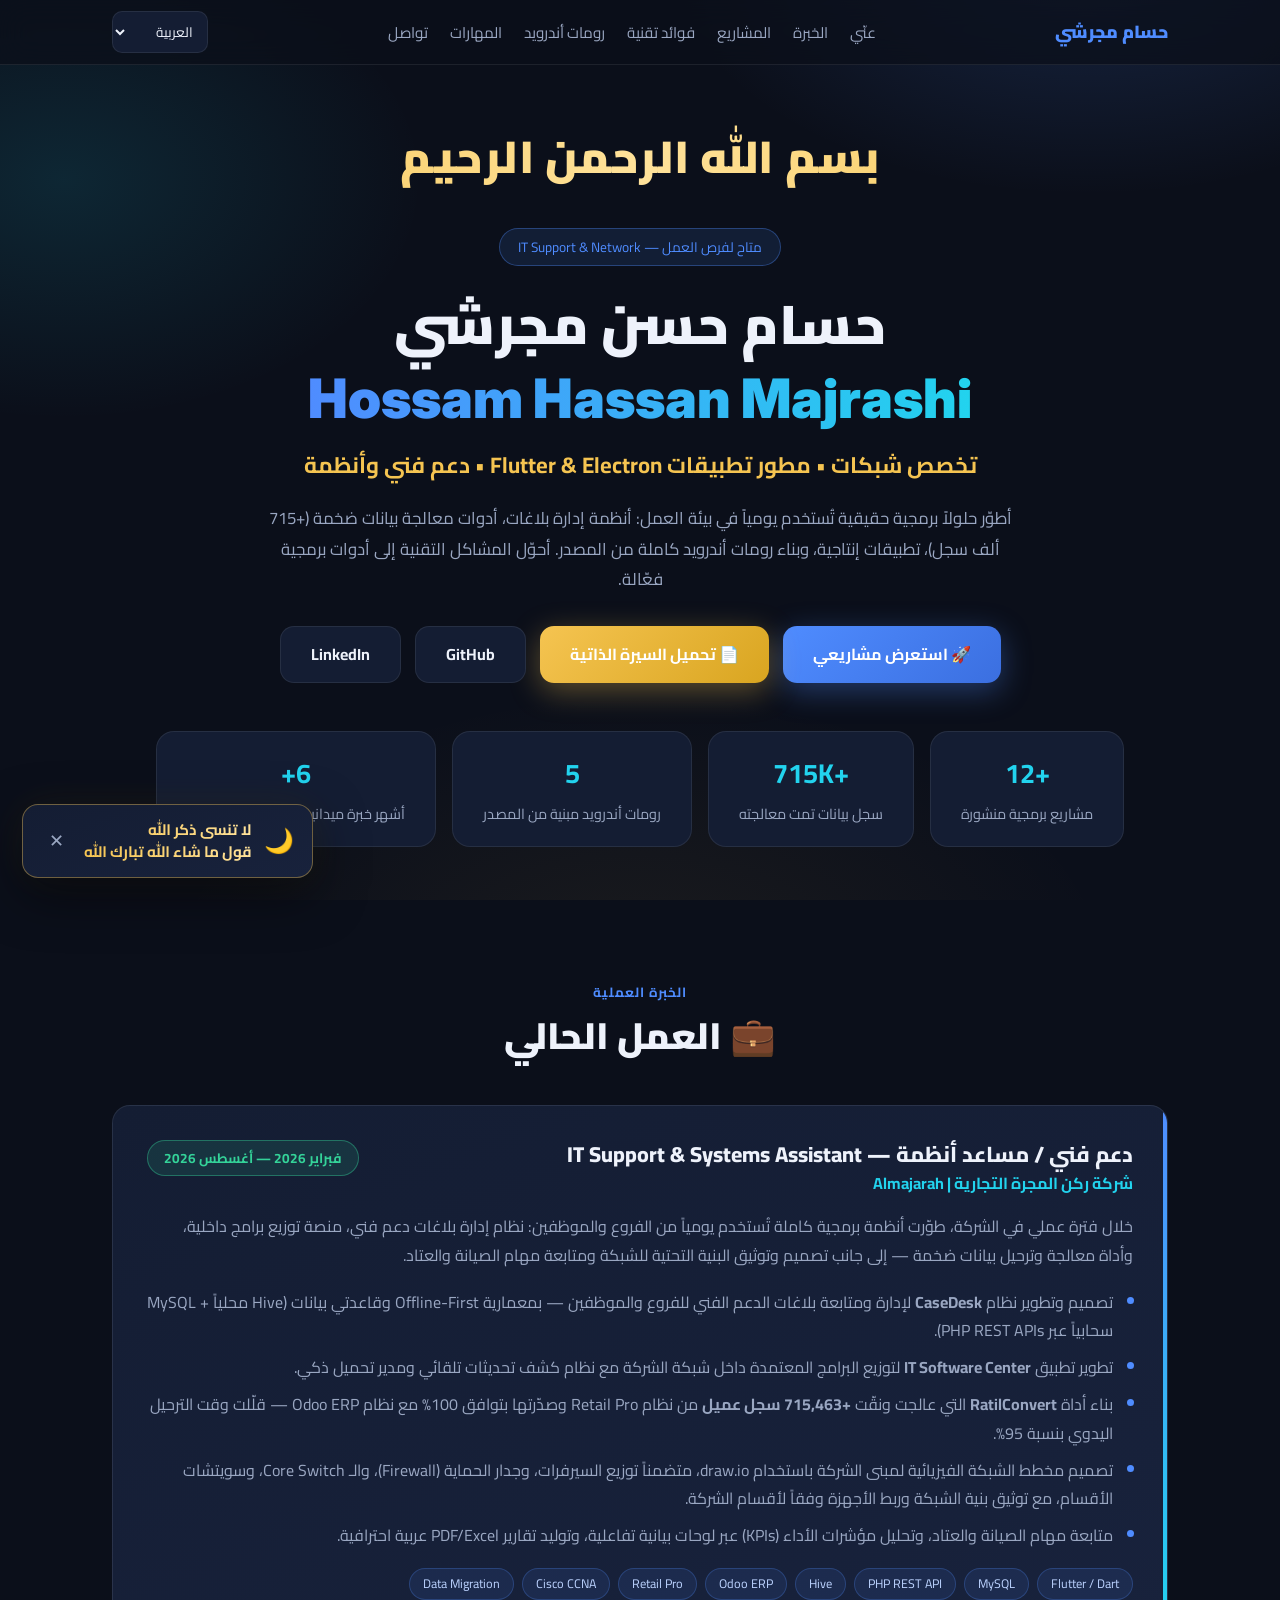
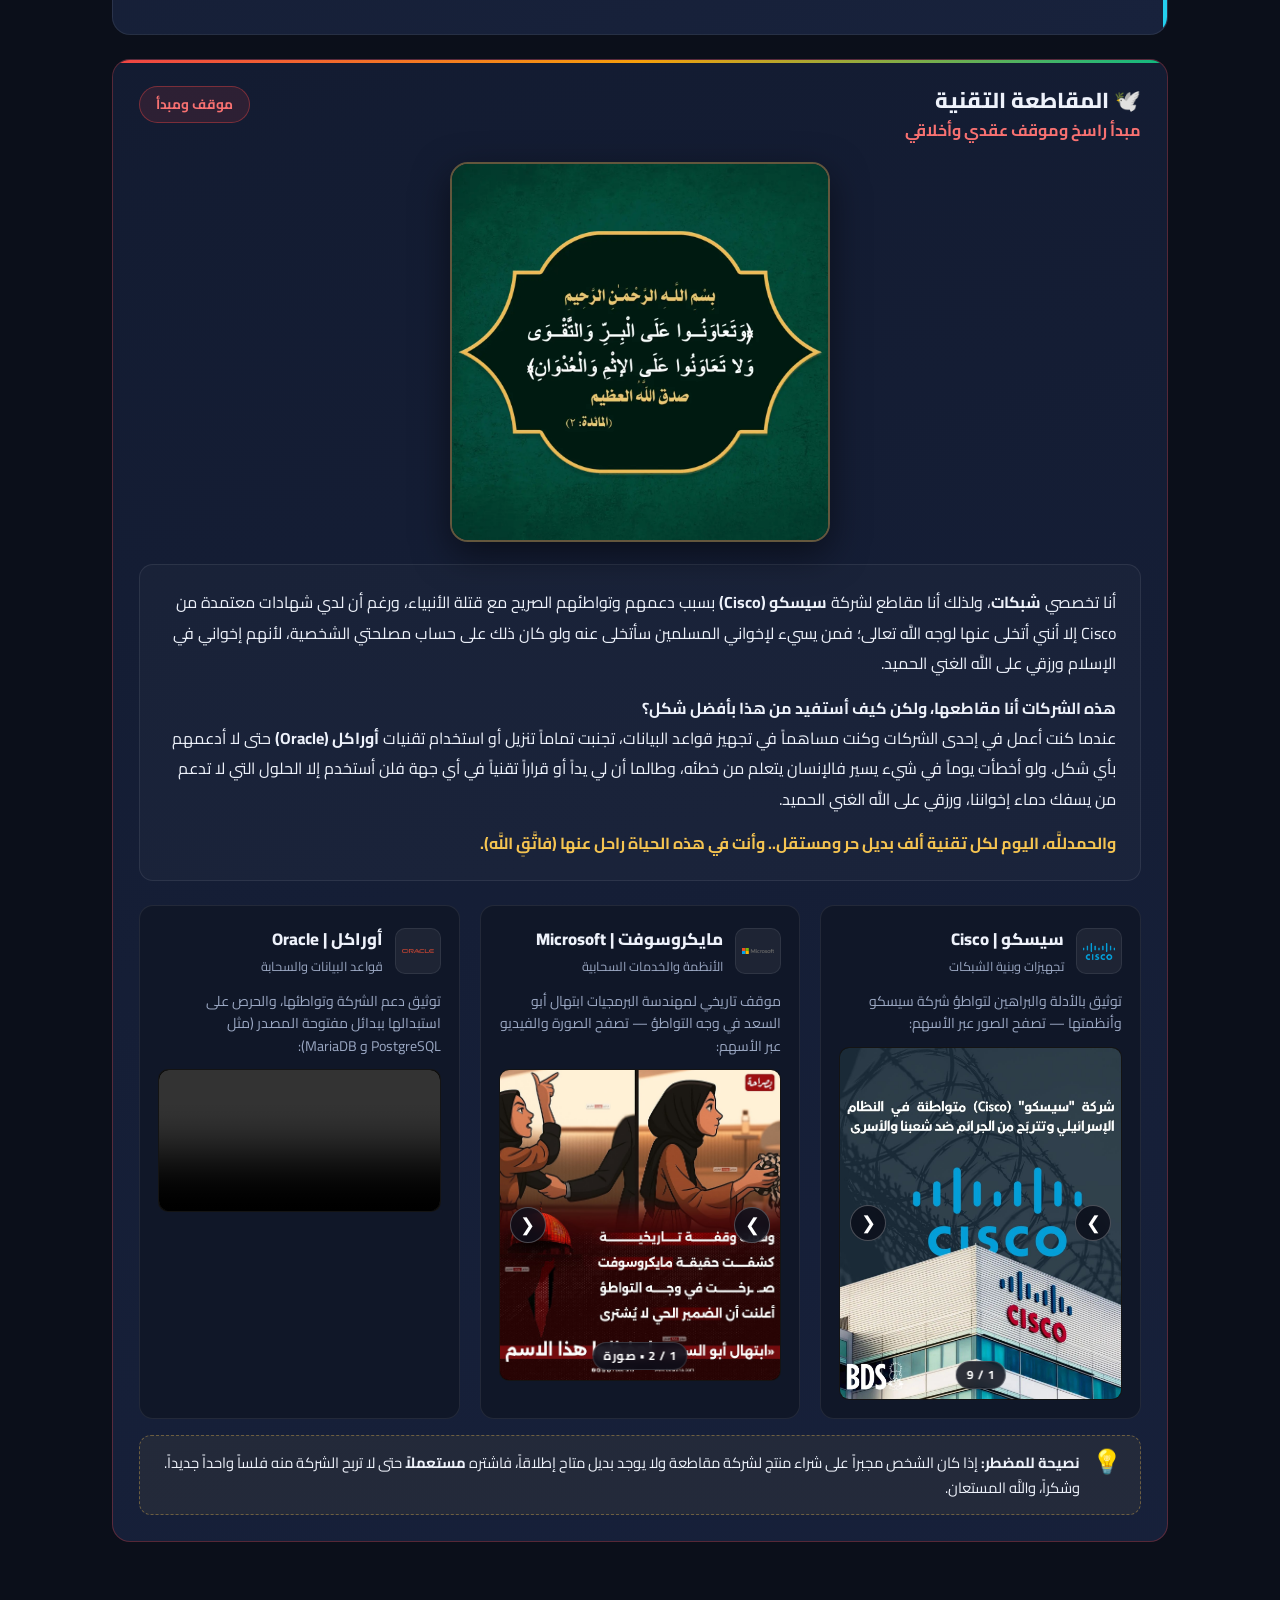
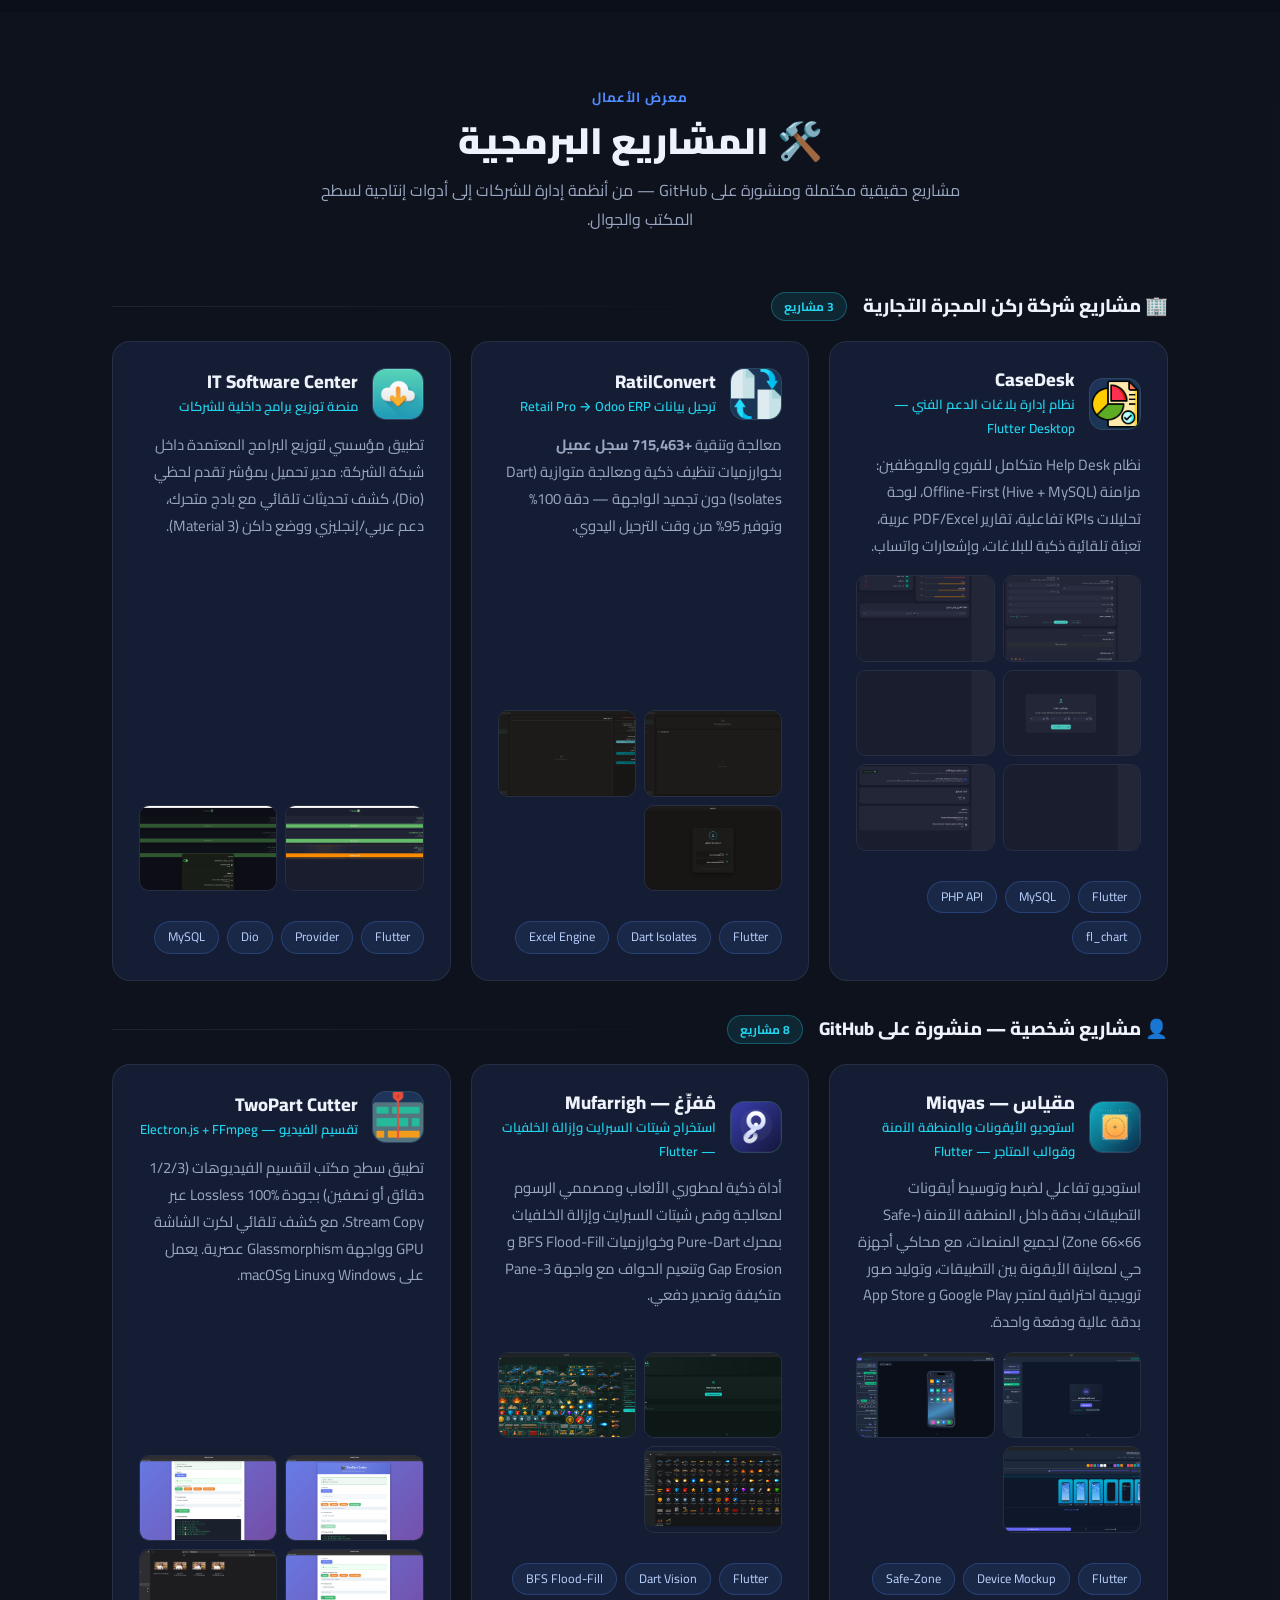
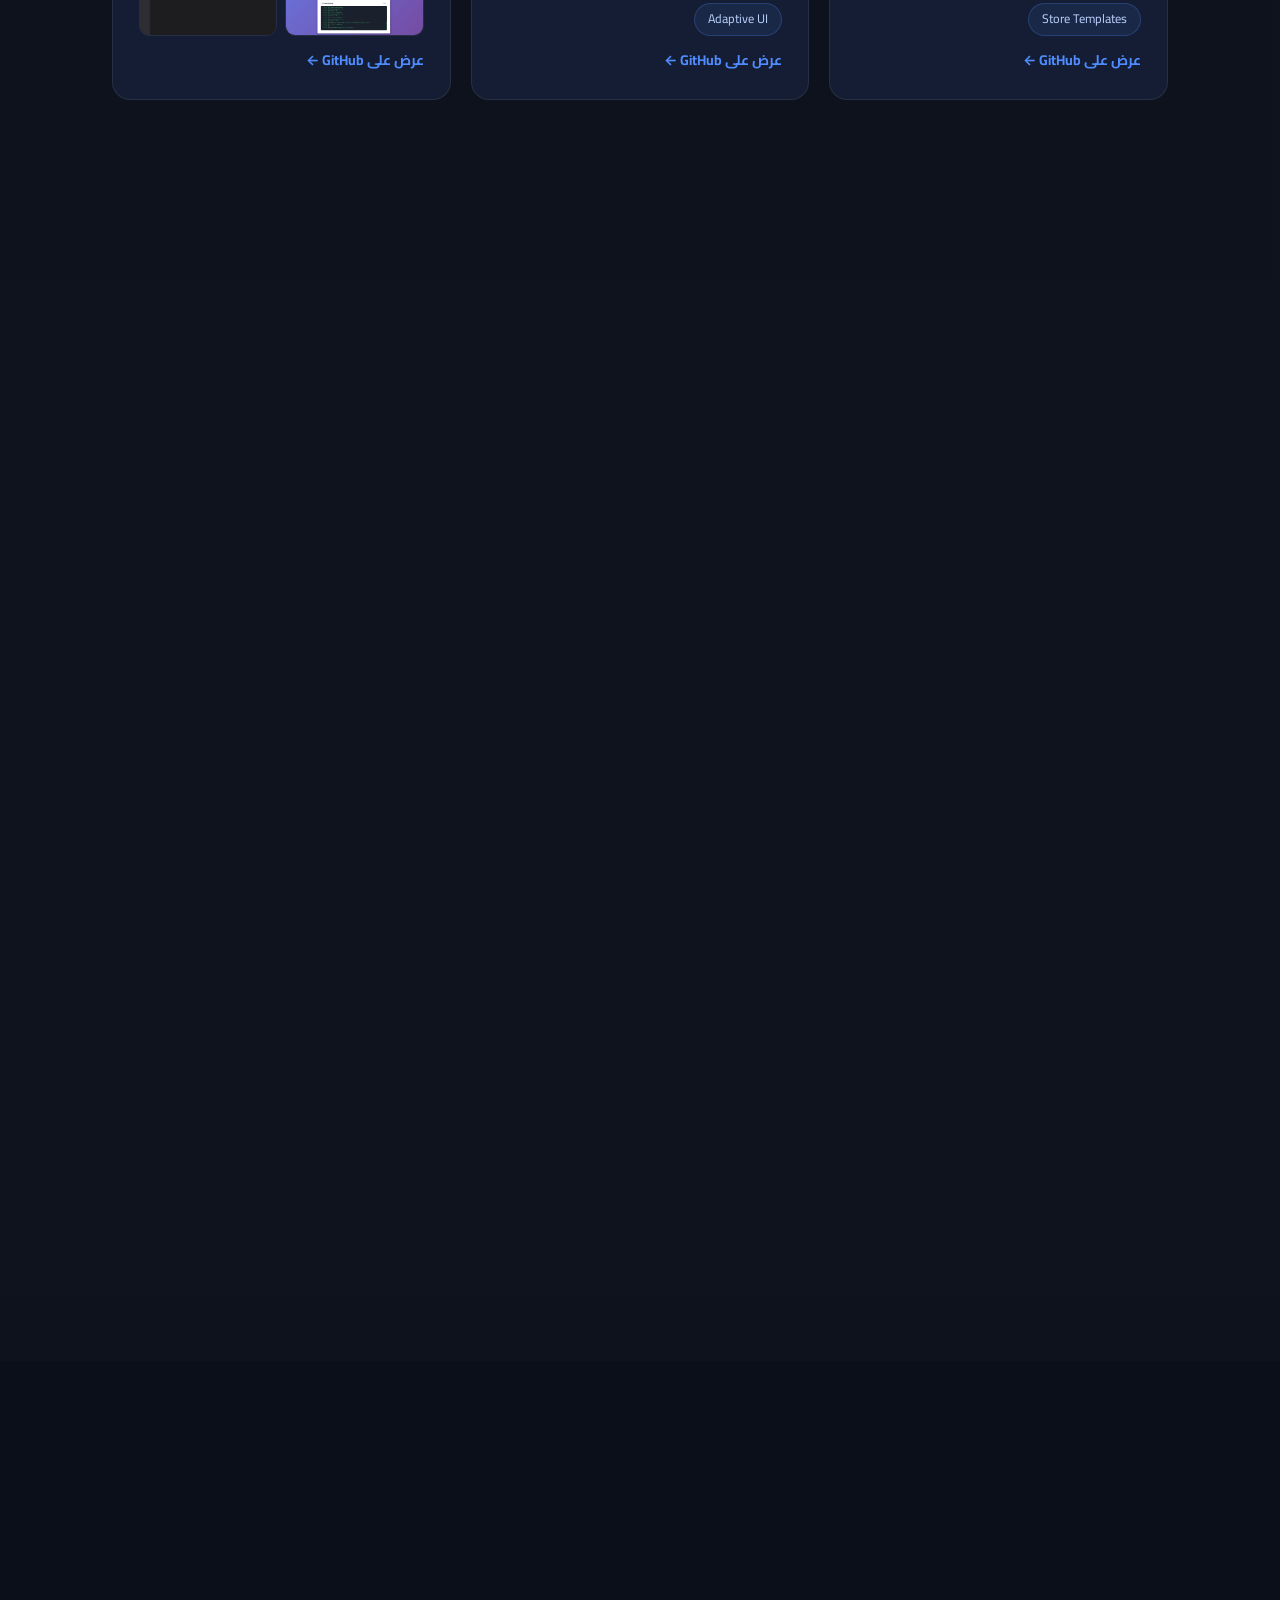
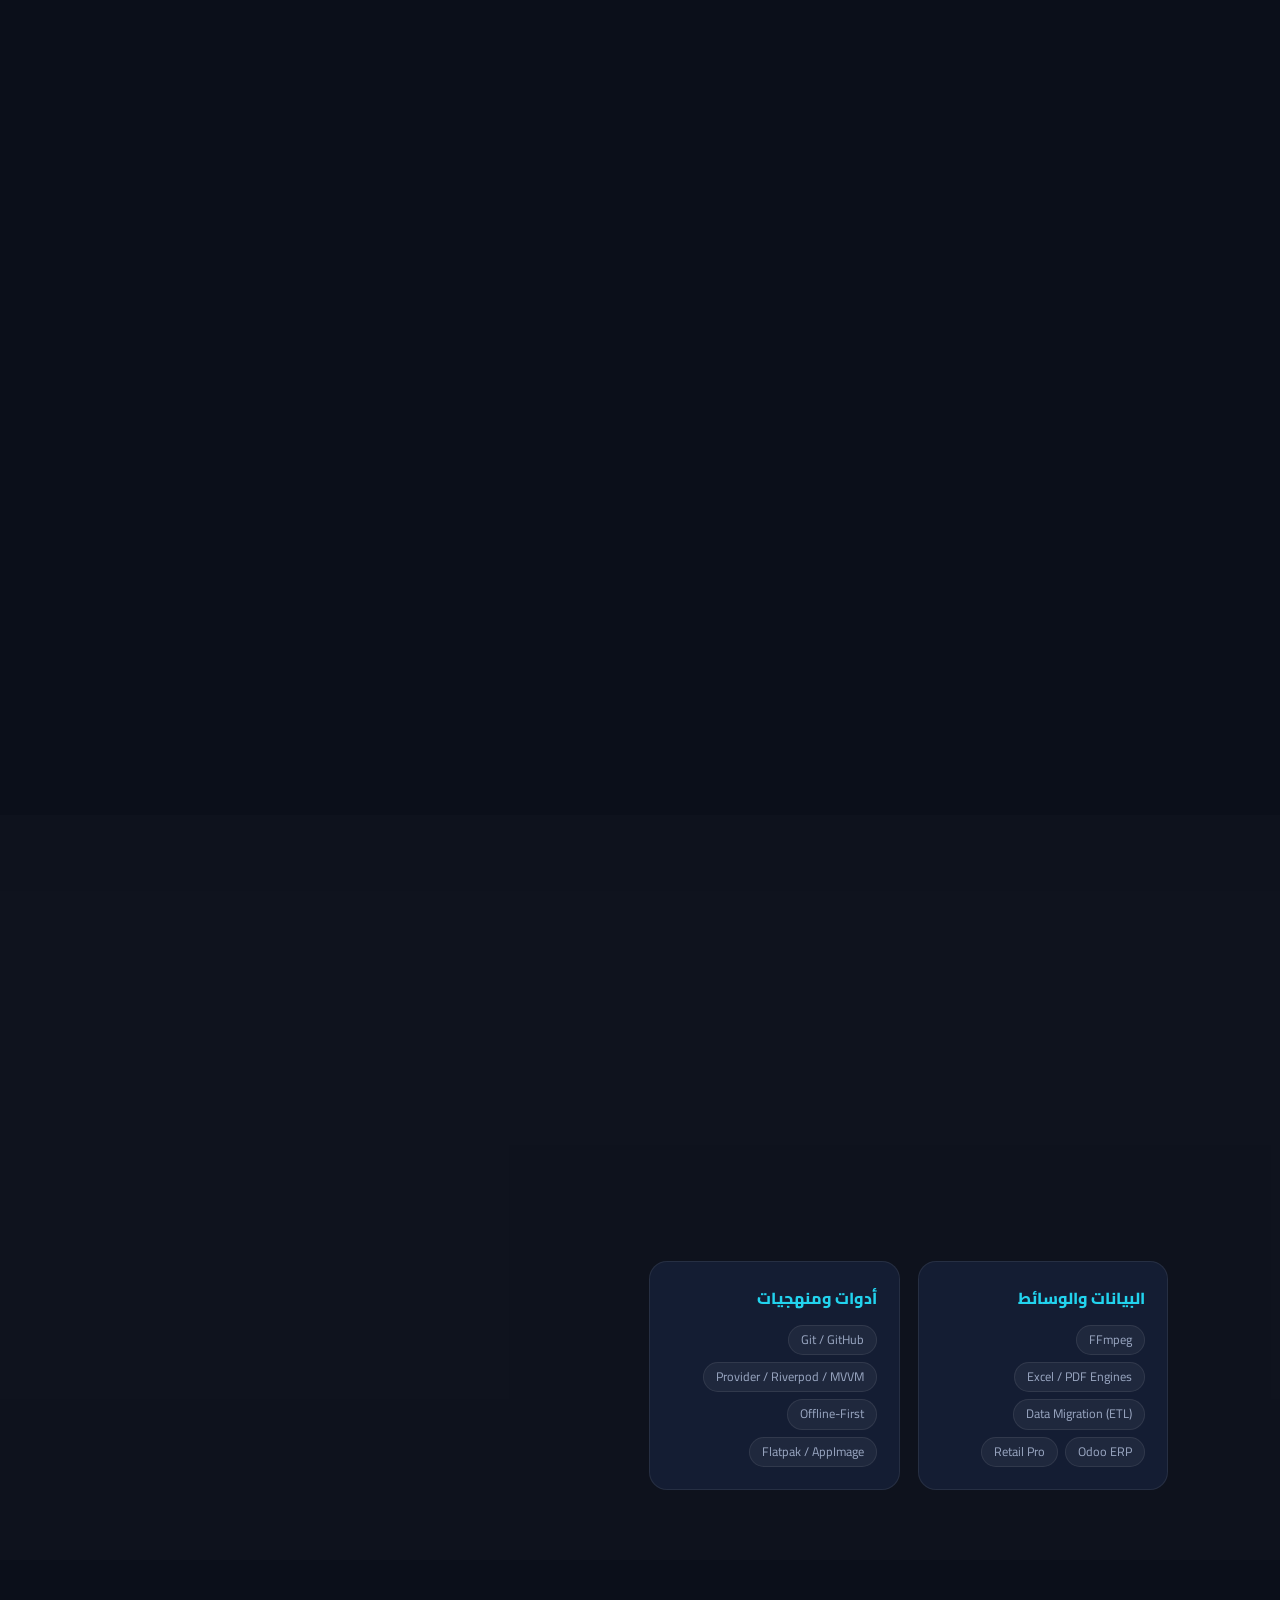
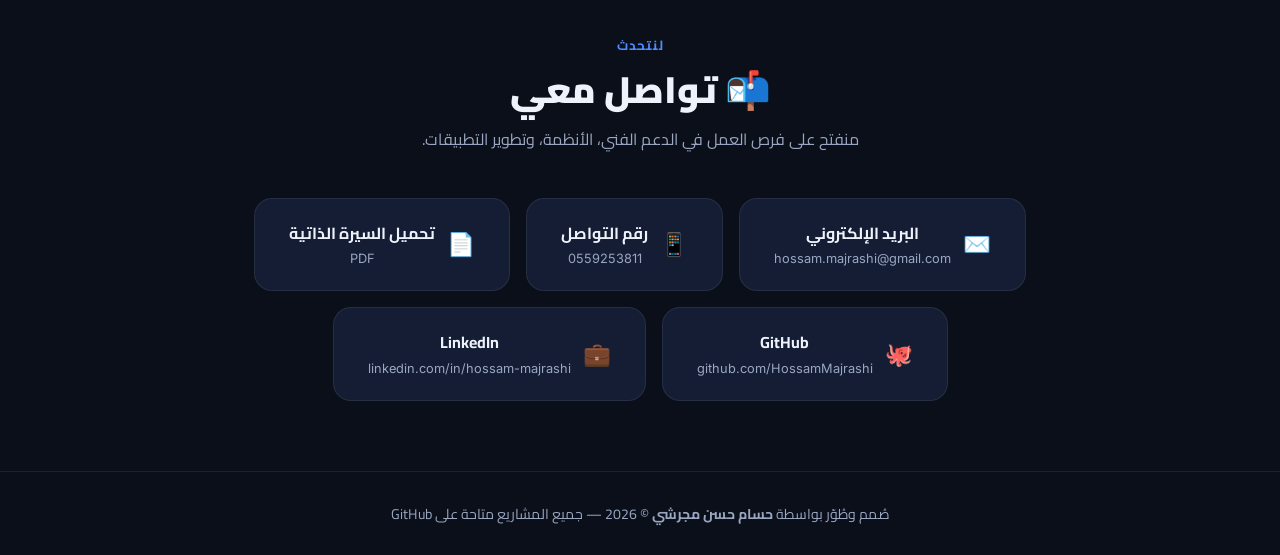
==== commit 76666ab1: "Add project" ====
--- a/index.html
+++ b/index.html
@@ -122,7 +122,7 @@
 }
 
 /* ===== Projects grid ===== */
-.grid{display:grid;grid-template-columns:repeat(auto-fill,minmax(320px,1fr));gap:22px}
+.grid{display:grid;grid-template-columns:repeat(auto-fill,minmax(min(100%,285px),1fr));gap:20px}
 .card{
   background:var(--card);border:1px solid var(--line);border-radius:var(--radius);
   padding:26px;transition:.3s;display:flex;flex-direction:column;gap:12px;
@@ -178,7 +178,11 @@
 .subgroup{
   grid-column:1/-1;display:flex;align-items:center;gap:16px;margin-top:14px;
 }
-.subgroup h3{font-size:1.15rem;font-weight:800;white-space:nowrap}
+.subgroup h3{font-size:1.15rem;font-weight:800}
+@media(max-width:600px){
+  .subgroup{flex-wrap:wrap;gap:8px}
+  .subgroup .line{display:none}
+}
 .subgroup .line{flex:1;height:1px;background:linear-gradient(90deg,var(--line),transparent)}
 .subgroup .cnt{
   font-size:.75rem;font-weight:700;color:var(--acc2);
@@ -271,23 +275,28 @@
 .welcome-toast .wt-content.fade-out{opacity:0;transform:translateY(5px)}
 .welcome-toast .wt-ic{font-size:1.5rem}
 .welcome-toast p{
+  flex:1;min-width:0;
   font-weight:700;font-size:.95rem;line-height:1.45;
   background:linear-gradient(90deg,var(--gold),#ffe29a);
   -webkit-background-clip:text;background-clip:text;color:transparent;
 }
 .welcome-toast .wt-close{
-  background:none;border:none;color:var(--muted);font-size:1.1rem;
-  cursor:pointer;padding:2px 6px;border-radius:8px;transition:.2s;line-height:1;
+  background:none;border:none;color:var(--muted);font-size:1.15rem;
+  cursor:pointer;padding:4px 8px;border-radius:8px;transition:.2s;line-height:1;
+  margin-inline-start:auto;flex-shrink:0;
 }
 .welcome-toast .wt-close:hover{color:var(--txt);background:rgba(255,255,255,.08)}
 
 /* ===== Basmala ===== */
 .basmala{
   text-align:center;padding:0;margin-top:-38px;
-  font-size:clamp(1.9rem,4.2vw,2.8rem);font-weight:900;
+  font-size:clamp(1.35rem,4.8vw,2.8rem);font-weight:900;
   background:linear-gradient(90deg,var(--gold),#ffe29a,var(--gold));
   -webkit-background-clip:text;background-clip:text;color:transparent;
   letter-spacing:.5px;
+}
+@media(max-width:480px){
+  .basmala{margin-top:-20px}
 }
 
 /* ===== Tech Tips ===== */
@@ -313,7 +322,8 @@
 .tip-card p{color:var(--muted);font-size:.96rem;line-height:1.8}
 .tip-card p code{
   background:rgba(255,255,255,.08);color:var(--acc2);
-  padding:2px 8px;border-radius:6px;font-size:.88rem;font-family:monospace;
+  padding:2px 8px;border-radius:6px;font-size:.85rem;font-family:monospace;
+  word-break:break-word;overflow-wrap:anywhere;display:inline-block;max-width:100%;
 }
 .tip-media{
   display:grid;grid-template-columns:repeat(auto-fit,minmax(300px,1fr));
@@ -331,6 +341,128 @@
 .video-wrapper video{
   width:100%;height:auto;display:block;border-radius:10px;
   max-height:360px;object-fit:contain;
+}
+
+/* ===== Technical Boycott ===== */
+.boycott-card{
+  background:linear-gradient(165deg, rgba(20,29,51,.95), rgba(24,34,60,.95));
+  border:1px solid rgba(239,68,68,.3);
+  border-radius:var(--radius);
+  position:relative;overflow:hidden;
+  padding:26px;
+}
+.boycott-card::before{
+  content:"";position:absolute;top:0;left:0;right:0;height:3px;
+  background:linear-gradient(90deg,#ef4444,#f59e0b,#10b981);
+}
+.boycott-ayah-wrap{
+  display:flex;flex-direction:column;align-items:center;
+  margin:18px 0 22px;
+}
+.boycott-ayah-img{
+  max-width:380px;width:100%;border-radius:18px;
+  border:2px solid rgba(245,196,81,.35);
+  box-shadow:0 12px 36px rgba(0,0,0,.5);
+  cursor:pointer;transition:transform .3s ease, box-shadow .3s ease;
+}
+.boycott-ayah-img:hover{
+  transform:scale(1.02);box-shadow:0 16px 44px rgba(245,196,81,.25);
+}
+.boycott-statement{
+  background:rgba(255,255,255,.025);border:1px solid var(--line);
+  border-radius:14px;padding:22px 24px;margin:20px 0 24px;
+  line-height:1.9;font-size:1rem;color:var(--txt);
+}
+.boycott-statement p{margin-bottom:14px}
+.boycott-statement p:last-child{margin-bottom:0}
+
+/* Boycott Grid */
+.boycott-grid{
+  display:grid;grid-template-columns:repeat(auto-fit,minmax(min(100%,300px),1fr));
+  gap:20px;margin:22px 0 16px;
+}
+.boycott-box{
+  background:var(--bg2);border:1px solid var(--line);border-radius:14px;
+  padding:18px;display:flex;flex-direction:column;gap:12px;
+  transition:border-color .3s;
+}
+.boycott-box:hover{border-color:rgba(239,68,68,.4)}
+.boycott-box-head{display:flex;align-items:center;gap:12px}
+.boycott-box-head .logo-wrap{
+  width:46px;height:46px;border-radius:10px;background:rgba(255,255,255,.06);
+  display:flex;align-items:center;justify-content:center;padding:6px;
+  border:1px solid var(--line);flex-shrink:0;
+}
+.boycott-box-head .logo-wrap img{
+  max-width:100%;max-height:100%;object-fit:contain;display:block;
+}
+.boycott-box-head h4{font-size:1.05rem;font-weight:800}
+.boycott-box-head .sub{font-size:.8rem;color:var(--muted)}
+
+/* Cisco Slider */
+.cisco-slider{
+  position:relative;border-radius:10px;overflow:hidden;
+  background:#000;border:1px solid var(--line);
+  display:flex;align-items:center;justify-content:center;
+  min-height:280px;
+}
+.cisco-slider-img{
+  width:100%;max-height:380px;object-fit:contain;display:block;
+  transition:opacity .2s ease;cursor:pointer;
+}
+.cisco-slider-btn{
+  position:absolute;top:50%;transform:translateY(-50%);
+  background:rgba(11,15,26,.85);color:#fff;border:1px solid rgba(255,255,255,.25);
+  width:36px;height:36px;border-radius:50%;display:flex;align-items:center;justify-content:center;
+  cursor:pointer;font-size:1.1rem;transition:.2s;backdrop-filter:blur(6px);
+  z-index:2;user-select:none;
+}
+.cisco-slider-btn:hover{
+  background:rgba(79,140,255,.9);color:#fff;transform:translateY(-50%) scale(1.1);
+}
+.cisco-slider-btn-prev{left:10px}
+.cisco-slider-btn-next{right:10px}
+.cisco-slider-counter{
+  position:absolute;bottom:10px;left:50%;transform:translateX(-50%);
+  background:rgba(11,15,26,.85);border:1px solid rgba(255,255,255,.15);
+  color:#fff;font-size:.76rem;font-weight:700;padding:2px 10px;
+  border-radius:20px;letter-spacing:.5px;backdrop-filter:blur(4px);
+  user-select:none;z-index:2;
+}
+
+/* Tip / Advice */
+.boycott-tip{
+  background:rgba(245,196,81,.06);border:1px dashed rgba(245,196,81,.35);
+  border-radius:12px;padding:14px 18px;display:flex;align-items:flex-start;gap:12px;
+  margin-top:14px;
+}
+.boycott-tip-icon{font-size:1.5rem;line-height:1;flex-shrink:0}
+.boycott-tip p{font-size:.92rem;color:var(--txt);line-height:1.7;margin:0}
+
+/* ===== Mobile Responsive Fixes ===== */
+img, video { max-width: 100%; height: auto; }
+code { word-break: break-word; overflow-wrap: anywhere; }
+.card, .rom, .tip-card, .exp-card, .skill, .media-box, .boycott-card, .boycott-box { min-width: 0; }
+@media(max-width: 540px){
+  .wrap{padding:0 14px}
+  section{padding:50px 0}
+  .hero{padding:65px 0 35px}
+  .hero h1{font-size:clamp(1.75rem,7.5vw,2.4rem)}
+  .badge{white-space:normal;font-size:.78rem;padding:6px 14px;line-height:1.5}
+  .stats{display:grid;grid-template-columns:repeat(2,1fr);gap:10px;margin-top:32px}
+  .stat{min-width:0;padding:14px 10px;text-align:center}
+  .stat b{font-size:1.45rem}
+  .stat span{font-size:.8rem}
+  .cta{gap:10px}
+  .btn{padding:11px 20px;font-size:.92rem}
+  .card{padding:18px 14px}
+  .exp-card{padding:20px 14px}
+  .tip-card{padding:20px 14px}
+  .welcome-toast{
+    bottom:14px;inset-inline-end:14px;
+    width:auto;
+    max-width:calc(100vw - 28px);
+  }
 }
 </style>
 </head>
@@ -416,24 +548,109 @@
       </div>
     </div>
 
-    <div class="exp-card reveal" style="margin-top:22px">
+    <div class="boycott-card reveal" style="margin-top:24px">
       <div class="exp-head">
         <div>
-          <h3 data-i18n="exp2_title">تدريب CCNA — الشبكات</h3>
-          <div class="co" data-i18n="exp2_co">أكاديمية طويق | Tuwaiq Academy</div>
-        </div>
-        <div class="period" style="background:rgba(79,140,255,.12);border-color:rgba(79,140,255,.4);color:var(--acc)" data-i18n="exp2_period">شهادة تدريب</div>
-      </div>
-      <ul>
-        <li data-i18n="exp2_li1">إعداد وتكوين راوترات وسويتشات Cisco من الصفر: Router-on-a-Stick، شبكات VLAN متعددة، وتوجيه OSPF بين الراوترات.</li>
-        <li data-i18n="exp2_li2">تقسيم الشبكات Subnetting حسب عدد الأجهزة (/26 و /27)، وتأمين الأجهزة (كلمات مرور مشفرة، Banner، إغلاق المنافذ غير المستخدمة).</li>
-      </ul>
-      <div class="shots" style="margin-top:16px">
-        <img src="assets/ccna/shot1.png" alt="CCNA lab — Packet Tracer topology" loading="lazy" style="grid-column:1/-1;aspect-ratio:auto">
-      </div>
-      <div class="tags">
-        <span class="tag">Cisco IOS</span><span class="tag">VLANs</span><span class="tag">OSPF</span>
-        <span class="tag">Subnetting</span><span class="tag">Network Security</span>
+          <h3 data-i18n="boycott_title" style="display:flex;align-items:center;gap:10px;">
+            <span>🕊️ المقاطعة التقنية</span>
+          </h3>
+          <div class="co" data-i18n="boycott_sub" style="color:#f87171;font-weight:700;">مبدأ راسخ وموقف عقدي وأخلاقي</div>
+        </div>
+        <div class="period" style="background:rgba(239,68,68,.12);border-color:rgba(239,68,68,.4);color:#f87171" data-i18n="boycott_badge">موقف ومبدأ</div>
+      </div>
+
+      <!-- Ayah Image First -->
+      <div class="boycott-ayah-wrap">
+        <img src="assets/ايه/628107163_18346478260237236_6308598513129563260_n.webp" alt="﴿وَتَعَاوَنُوا عَلَى الْبِرِّ وَالتَّقْوَىٰ وَلَا تَعَاوَنُوا عَلَى الْإِثْمِ وَالْعُدْوَانِ﴾" class="boycott-ayah-img" loading="lazy">
+      </div>
+
+      <!-- Personal Statement -->
+      <div class="boycott-statement">
+        <p data-i18n="boycott_p1">
+          أنا تخصصي <b>شبكات</b>، ولذلك أنا مقاطع لشركة <b>سيسكو (Cisco)</b> بسبب دعمهم وتواطئهم الصريح مع قتلة الأنبياء، ورغم أن لدي شهادات معتمدة من Cisco إلا أنني أتخلى عنها لوجه اللَّه تعالى؛ فمن يسيء لإخواني المسلمين سأتخلى عنه ولو كان ذلك على حساب مصلحتي الشخصية، لأنهم إخواني في الإسلام ورزقي على اللَّه الغني الحميد.
+        </p>
+        <p data-i18n="boycott_p2">
+          <b>هذه الشركات أنا مقاطعها، ولكن كيف أستفيد من هذا بأفضل شكل؟</b><br>
+          عندما كنت أعمل في إحدى الشركات وكنت مساهماً في تجهيز قواعد البيانات، تجنبت تماماً تنزيل أو استخدام تقنيات <b>أوراكل (Oracle)</b> حتى لا أدعمهم بأي شكل. ولو أخطأت يوماً في شيء يسير فالإنسان يتعلم من خطئه، وطالما أن لي يداً أو قراراً تقنياً في أي جهة فلن أستخدم إلا الحلول التي لا تدعم من يسفك دماء إخواننا، ورزقي على اللَّه الغني الحميد.
+        </p>
+        <p style="color:var(--gold);font-weight:700;margin-bottom:0;" data-i18n="boycott_p3">
+          والحمدللَّه، اليوم لكل تقنية ألف بديل حر ومستقل.. وأنت في هذه الحياة راحل عنها (فاتَّقِ اللَّه).
+        </p>
+      </div>
+
+      <!-- Boycott Companies Cards -->
+      <div class="boycott-grid">
+
+        <!-- Cisco Box -->
+        <div class="boycott-box">
+          <div class="boycott-box-head">
+            <div class="logo-wrap"><img src="assets/cisco/icon.webp" alt="Cisco logo"></div>
+            <div>
+              <h4 data-i18n="cisco_title">سيسكو | Cisco</h4>
+              <div class="sub" data-i18n="cisco_sub">تجهيزات وبنية الشبكات</div>
+            </div>
+          </div>
+          <p style="font-size:.88rem;color:var(--muted);line-height:1.6;" data-i18n="cisco_desc">توثيق بالأدلة والبراهين لتواطؤ شركة سيسكو وأنظمتها — تصفح الصور عبر الأسهم:</p>
+          <div class="cisco-slider" id="ciscoSlider">
+            <button type="button" class="cisco-slider-btn cisco-slider-btn-prev" id="ciscoPrev" aria-label="الصورة السابقة">❮</button>
+            <img src="assets/cisco/1.jpg" alt="سيسكو - صورة 1" class="cisco-slider-img" id="ciscoImg" loading="lazy">
+            <button type="button" class="cisco-slider-btn cisco-slider-btn-next" id="ciscoNext" aria-label="الصورة التالية">❯</button>
+            <div class="cisco-slider-counter" id="ciscoCounter">1 / 9</div>
+          </div>
+        </div>
+
+        <!-- Microsoft Box -->
+        <div class="boycott-box">
+          <div class="boycott-box-head">
+            <div class="logo-wrap"><img src="assets/microsoft/microsoft.png" alt="Microsoft logo"></div>
+            <div>
+              <h4 data-i18n="ms_title">مايكروسوفت | Microsoft</h4>
+              <div class="sub" data-i18n="ms_sub">الأنظمة والخدمات السحابية</div>
+            </div>
+          </div>
+          <p style="font-size:.88rem;color:var(--muted);line-height:1.6;" data-i18n="ms_desc">موقف تاريخي لمهندسة البرمجيات ابتهال أبو السعد في وجه التواطؤ — تصفح الصورة والفيديو عبر الأسهم:</p>
+          <div class="cisco-slider" id="msSlider">
+            <button type="button" class="cisco-slider-btn cisco-slider-btn-prev" id="msPrev" aria-label="السابق">❮</button>
+            <div id="msSlideImg" style="width:100%;height:100%;display:flex;align-items:center;justify-content:center;">
+              <img src="assets/microsoft/488909891_1114836733993247_3759470336126385336_n.jpg" alt="ابتهال أبو السعد - مايكروسوفت" class="boycott-img cisco-slider-img" id="msImg" loading="lazy">
+            </div>
+            <div id="msSlideVid" style="width:100%;height:100%;display:none;align-items:center;justify-content:center;background:#000;">
+              <video controls playsinline preload="metadata" id="msVideo" style="width:100%;max-height:380px;display:block;border-radius:10px;background:#000;">
+                <source src="assets/microsoft/VID_20260905_105344_952.mp4" type="video/mp4">
+                متصفحك لا يدعم تشغيل الفيديو.
+              </video>
+            </div>
+            <button type="button" class="cisco-slider-btn cisco-slider-btn-next" id="msNext" aria-label="التالي">❯</button>
+            <div class="cisco-slider-counter" id="msCounter">1 / 2</div>
+          </div>
+        </div>
+
+        <!-- Oracle Box -->
+        <div class="boycott-box">
+          <div class="boycott-box-head">
+            <div class="logo-wrap"><img src="assets/Oracle/Oracle_logo.svg.webp" alt="Oracle logo"></div>
+            <div>
+              <h4 data-i18n="oracle_title">أوراكل | Oracle</h4>
+              <div class="sub" data-i18n="oracle_sub">قواعد البيانات والسحابة</div>
+            </div>
+          </div>
+          <p style="font-size:.88rem;color:var(--muted);line-height:1.6;" data-i18n="oracle_desc">توثيق دعم الشركة وتواطئها، والحرص على استبدالها ببدائل مفتوحة المصدر (مثل PostgreSQL و MariaDB):</p>
+          <div class="video-wrapper">
+            <video controls playsinline preload="metadata">
+              <source src="assets/Oracle/AQOn6w7JAfgZwerOBw6ktsgzYaAsR67O92Xf3-qB73iZFPM9_cCsEEFeQxD8KWbhT5lBKlZaUv_-bb-fzhV-9lsRsue3HSBFlkUCqGQ.mp4" type="video/mp4">
+              متصفحك لا يدعم تشغيل الفيديو.
+            </video>
+          </div>
+        </div>
+
+      </div>
+
+      <!-- Concluding Advice / Tip -->
+      <div class="boycott-tip">
+        <span class="boycott-tip-icon">💡</span>
+        <p data-i18n="boycott_tip">
+          <b>نصيحة للمضطر:</b> إذا كان الشخص مجبراً على شراء منتج لشركة مقاطعة ولا يوجد بديل متاح إطلاقاً، فاشتره <b>مستعملاً</b> حتى لا تربح الشركة منه فلساً واحداً جديداً. وشكراً، واللَّه المستعان.
+        </p>
       </div>
     </div>
   </div>
@@ -791,7 +1008,7 @@
       </div>
       <div class="skill reveal">
         <h4 data-i18n="sk2">قواعد البيانات والخلفية</h4>
-        <div class="chips"><span class="chip">MySQL / MariaDB</span><span class="chip">PHP REST API</span><span class="chip">Hive (NoSQL)</span><span class="chip">Room DB</span><span class="chip">SQLite</span></div>
+        <div class="chips"><span class="chip">MariaDB</span><span class="chip">PHP REST API</span><span class="chip">Hive (NoSQL)</span><span class="chip">Room DB</span><span class="chip">SQLite</span></div>
       </div>
       <div class="skill reveal">
         <h4 data-i18n="sk3">الشبكات والأنظمة</h4>
@@ -905,11 +1122,91 @@
 
 // Lightbox
 const lb=document.getElementById('lightbox'), lbImg=document.getElementById('lbImg');
-document.querySelectorAll('.shots img, .media-box img').forEach(img=>{
+document.querySelectorAll('.shots img, .media-box img, .boycott-ayah-img, .cisco-slider-img, .boycott-img').forEach(img=>{
   img.addEventListener('click',()=>{ lbImg.src=img.src; lb.classList.add('open'); });
 });
 lb.addEventListener('click',()=>lb.classList.remove('open'));
 document.addEventListener('keydown',e=>{ if(e.key==='Escape') lb.classList.remove('open'); });
+
+// Cisco Slider
+const ciscoImgs = [
+  'assets/cisco/1.jpg',
+  'assets/cisco/2.jpg',
+  'assets/cisco/3.jpg',
+  'assets/cisco/4.jpg',
+  'assets/cisco/5.jpg',
+  'assets/cisco/6.jpg',
+  'assets/cisco/7.jpg',
+  'assets/cisco/8.jpg',
+  'assets/cisco/9.jpg'
+];
+let ciscoIdx = 0;
+const ciscoImgEl = document.getElementById('ciscoImg');
+const ciscoCounterEl = document.getElementById('ciscoCounter');
+const ciscoPrevBtn = document.getElementById('ciscoPrev');
+const ciscoNextBtn = document.getElementById('ciscoNext');
+
+function showCiscoSlide(idx){
+  if(idx < 0) idx = ciscoImgs.length - 1;
+  if(idx >= ciscoImgs.length) idx = 0;
+  ciscoIdx = idx;
+  if(ciscoImgEl){
+    ciscoImgEl.style.opacity = '0.2';
+    setTimeout(()=>{
+      ciscoImgEl.src = ciscoImgs[ciscoIdx];
+      ciscoImgEl.alt = 'سيسكو - صورة ' + (ciscoIdx + 1);
+      ciscoImgEl.style.opacity = '1';
+    }, 120);
+  }
+  if(ciscoCounterEl){
+    ciscoCounterEl.textContent = (ciscoIdx + 1) + ' / ' + ciscoImgs.length;
+  }
+}
+
+if(ciscoPrevBtn) ciscoPrevBtn.addEventListener('click', (e)=>{ e.stopPropagation(); showCiscoSlide(ciscoIdx - 1); });
+if(ciscoNextBtn) ciscoNextBtn.addEventListener('click', (e)=>{ e.stopPropagation(); showCiscoSlide(ciscoIdx + 1); });
+
+// Microsoft Slider (Image & Video)
+let msIdx = 0;
+const msSlideImg = document.getElementById('msSlideImg');
+const msSlideVid = document.getElementById('msSlideVid');
+const msVideo = document.getElementById('msVideo');
+const msCounterEl = document.getElementById('msCounter');
+const msPrevBtn = document.getElementById('msPrev');
+const msNextBtn = document.getElementById('msNext');
+
+function updateMsCounter(){
+  if(!msCounterEl) return;
+  const isAr = (document.documentElement.lang === 'ar' || !document.documentElement.lang);
+  const typeLabel = msIdx === 0 ? (isAr ? 'صورة' : 'Image') : (isAr ? 'فيديو' : 'Video');
+  msCounterEl.textContent = `${msIdx + 1} / 2 • ${typeLabel}`;
+  if(msIdx === 1){
+    msCounterEl.style.top = '10px';
+    msCounterEl.style.bottom = 'auto';
+  } else {
+    msCounterEl.style.top = 'auto';
+    msCounterEl.style.bottom = '10px';
+  }
+}
+
+function showMsSlide(idx){
+  if(idx < 0) idx = 1;
+  if(idx > 1) idx = 0;
+  msIdx = idx;
+  if(msIdx === 0){
+    if(msSlideImg) msSlideImg.style.display = 'flex';
+    if(msSlideVid) msSlideVid.style.display = 'none';
+    if(msVideo) msVideo.pause();
+  } else {
+    if(msSlideImg) msSlideImg.style.display = 'none';
+    if(msSlideVid) msSlideVid.style.display = 'flex';
+  }
+  updateMsCounter();
+}
+
+if(msPrevBtn) msPrevBtn.addEventListener('click', (e)=>{ e.stopPropagation(); showMsSlide(msIdx - 1); });
+if(msNextBtn) msNextBtn.addEventListener('click', (e)=>{ e.stopPropagation(); showMsSlide(msIdx + 1); });
+updateMsCounter();
 
 // ===== i18n =====
 const AR = {};
@@ -936,11 +1233,22 @@
   exp1_li4:"Designed the company's physical network diagram using draw.io, including server distribution, firewall, core switch, and department switches, with full network documentation.",
   exp1_li5:"Handled maintenance and hardware tasks, analyzed KPIs via interactive dashboards, and generated professional Arabic PDF/Excel reports.",
   exp1_intro:"During my time at the company, I developed complete software systems used daily by branches and employees: a support ticket management system, an internal software distribution platform, and a big-data processing & migration tool — alongside designing and documenting the network infrastructure and handling maintenance & hardware tasks.",
-  exp2_title:"CCNA Training — Networking",
-  exp2_co:"Tuwaiq Academy",
-  exp2_period:"Training Certificate",
-  exp2_li1:"Configured Cisco routers and switches from scratch: Router-on-a-Stick, multiple VLANs, and OSPF routing between routers.",
-  exp2_li2:"Subnetting based on device count (/26 and /27), and device hardening (encrypted passwords, banners, closing unused ports).",
+  boycott_title:"🕊️ Technical Boycott",
+  boycott_sub:"Firm Principle & Faith-Based Stance",
+  boycott_badge:"Principle & Stance",
+  boycott_p1:"As a <b>network specialist</b>, I boycott <b>Cisco</b> due to their deep complicity and support for the killers of prophets and oppressors. Despite holding certified credentials from Cisco, I gladly renounce them for the sake of Allah. Whoever harms my Muslim brothers, I will renounce even at the expense of my personal interests—for our sustenance is upon Allah, the Self-Sufficient, the Praiseworthy.",
+  boycott_p2:"<b>I boycott these corporations, but how do we maximize benefit from this?</b><br>While working at a company where I helped deploy databases, I avoided deploying or utilizing <b>Oracle</b> to ensure not supporting them. If one makes a slight mistake, they learn from it; as long as I have a hand or technical influence in any firm, I only use technologies that do not support those who spill the blood of our brothers, and my sustenance is upon Allah.",
+  boycott_p3:"And praise be to Allah, today every technology has a free and independent alternative.. and from this fleeting life you shall depart (so fear Allah).",
+  cisco_title:"Cisco",
+  cisco_sub:"Networking Infrastructure & Hardware",
+  cisco_desc:"Documented evidence of Cisco's complicity — navigate through slides using the arrows:",
+  ms_title:"Microsoft",
+  ms_sub:"Systems & Cloud Computing",
+  ms_desc:"The historic stand by software engineer Ibtehal Abu Al-Saad against complicity, and documented evidence:",
+  oracle_title:"Oracle",
+  oracle_sub:"Databases & Enterprise Cloud",
+  oracle_desc:"Documenting corporate complicity, and committing to open-source alternatives (such as PostgreSQL and MariaDB):",
+  boycott_tip:"<b>Advice for the compelled:</b> If someone is forced to purchase a product from a boycotted entity with no alternative available, purchase it <b>second-hand / used</b> so the company gains zero new profit. Praise be to Allah and upon Him we rely.",
   proj_small:"Portfolio", proj_title:"🛠️ Software Projects",
   proj_desc:"Real, completed projects published on GitHub — from enterprise management systems to desktop and mobile productivity tools.",
   grp_company:"🏢 Almajarah Company Projects", grp_company_cnt:"3 projects",
@@ -1019,11 +1327,22 @@
   exp1_li4:"Diseñé el diagrama de red física del edificio con draw.io, incluyendo distribución de servidores, firewall, switch principal y switches de departamentos, con documentación completa.",
   exp1_li5:"Gestioné tareas de mantenimiento y hardware, analicé KPIs con paneles interactivos y generé informes profesionales en PDF/Excel.",
   exp1_intro:"Durante mi tiempo en la empresa, desarrollé sistemas de software completos usados a diario por sucursales y empleados: un sistema de gestión de tickets de soporte, una plataforma interna de distribución de software y una herramienta de procesamiento y migración de datos masivos — además de diseñar y documentar la infraestructura de red y gestionar tareas de mantenimiento y hardware.",
-  exp2_title:"Formación CCNA — Redes",
-  exp2_co:"Academia Tuwaiq",
-  exp2_period:"Certificado de formación",
-  exp2_li1:"Configuré routers y switches Cisco desde cero: Router-on-a-Stick, múltiples VLANs y enrutamiento OSPF entre routers.",
-  exp2_li2:"Subnetting según número de dispositivos (/26 y /27) y endurecimiento de dispositivos (contraseñas cifradas, banners, cierre de puertos no usados).",
+  boycott_title:"🕊️ Boicot Tecnológico",
+  boycott_sub:"Principio firme y postura ética",
+  boycott_badge:"Principio y postura",
+  boycott_p1:"Como <b>especialista en redes</b>, boicoteo a <b>Cisco</b> debido a su profunda complicidad con la opresión. A pesar de contar con certificaciones oficiales de Cisco, renuncio a ellas por la causa de Dios.",
+  boycott_p2:"<b>Boicoteo estas corporaciones, pero ¿cómo aprovechamos esto de la mejor manera?</b><br>Cuando trabajaba en una empresa configurando bases de datos, evité utilizar <b>Oracle</b> para no apoyarlos.",
+  boycott_p3:"Y gracias a Dios, hoy en día cada tecnología tiene alternativas libres e independientes.",
+  cisco_title:"Cisco",
+  cisco_sub:"Infraestructura y hardware de red",
+  cisco_desc:"Evidencia documentada de la complicidad de Cisco — navegue por las imágenes usando las flechas:",
+  ms_title:"Microsoft",
+  ms_sub:"Sistemas y servicios en la nube",
+  ms_desc:"La histórica postura de la ingeniera Ibtehal Abu Al-Saad frente a la complicidad corporativa:",
+  oracle_title:"Oracle",
+  oracle_sub:"Bases de datos y nube",
+  oracle_desc:"Documentando la complicidad corporativa y priorizando alternativas de código abierto:",
+  boycott_tip:"<b>Consejo:</b> Si alguien se ve obligado a adquirir un producto de una empresa boicoteada, cómprelo <b>de segunda mano / usado</b> para que la empresa no obtenga ganancias nuevas.",
   proj_small:"Portafolio", proj_title:"🛠️ Proyectos de Software",
   proj_desc:"Proyectos reales completados y publicados en GitHub — desde sistemas de gestión empresarial hasta herramientas de productividad.",
   grp_company:"🏢 Proyectos de la empresa Almajarah", grp_company_cnt:"3 proyectos",
@@ -1102,11 +1421,22 @@
   exp1_li4:"Conception du schéma réseau physique du bâtiment avec draw.io : répartition des serveurs, pare-feu, switch principal et switches de départements, avec documentation complète.",
   exp1_li5:"Gestion de la maintenance et du matériel, analyse des KPIs via des tableaux de bord interactifs et génération de rapports PDF/Excel professionnels.",
   exp1_intro:"Durant mon passage dans l'entreprise, j'ai développé des systèmes logiciels complets utilisés quotidiennement par les succursales et les employés : un système de gestion de tickets de support, une plateforme interne de distribution de logiciels et un outil de traitement et migration de données massives — ainsi que la conception et la documentation de l'infrastructure réseau et la gestion de la maintenance et du matériel.",
-  exp2_title:"Formation CCNA — Réseaux",
-  exp2_co:"Académie Tuwaiq",
-  exp2_period:"Certificat de formation",
-  exp2_li1:"Configuration de routeurs et switches Cisco à partir de zéro : Router-on-a-Stick, VLANs multiples et routage OSPF entre routeurs.",
-  exp2_li2:"Subnetting selon le nombre d'appareils (/26 et /27) et sécurisation des équipements (mots de passe chiffrés, bannières, fermeture des ports inutilisés).",
+  boycott_title:"🕊️ Boycott Technologique",
+  boycott_sub:"Principe ferme et position éthique",
+  boycott_badge:"Principe et position",
+  boycott_p1:"En tant que <b>spécialiste des réseaux</b>, je boycotte <b>Cisco</b> en raison de sa complicité avérée. Bien que détenant des certifications Cisco, j'y renonce pour l'amour de Dieu.",
+  boycott_p2:"<b>Je boycotte ces entreprises, mais comment agir au mieux ?</b><br>Lors de mon travail en entreprise, j'ai évité d'utiliser <b>Oracle</b> pour ne pas les soutenir.",
+  boycott_p3:"Et Dieu merci, il existe aujourd'hui des alternatives libres et indépendantes pour chaque technologie.",
+  cisco_title:"Cisco",
+  cisco_sub:"Infrastructure et matériel réseau",
+  cisco_desc:"Preuves documentées de la complicité de Cisco — parcourez les images avec les flèches :",
+  ms_title:"Microsoft",
+  ms_sub:"Systèmes et Cloud Computing",
+  ms_desc:"La prise de position historique de l'ingénieure Ibtehal Abu Al-Saad contre la complicité :",
+  oracle_title:"Oracle",
+  oracle_sub:"Bases de données et Cloud",
+  oracle_desc:"Documentation de la complicité et choix d'alternatives open source (PostgreSQL, MariaDB) :",
+  boycott_tip:"<b>Conseil :</b> Si vous devez absolument acheter un produit d'une entreprise boycottée, achetez-le <b>d'occasion</b> afin qu'elle n'en tire aucun profit.",
   proj_small:"Portfolio", proj_title:"🛠️ Projets Logiciels",
   proj_desc:"Projets réels terminés et publiés sur GitHub — des systèmes de gestion d'entreprise aux outils de productivité desktop et mobile.",
   grp_company:"🏢 Projets de la société Almajarah", grp_company_cnt:"3 projets",
@@ -1185,11 +1515,22 @@
   exp1_li4:"Progettato lo schema di rete fisica dell'edificio con draw.io: distribuzione server, firewall, core switch e switch di reparto, con documentazione completa.",
   exp1_li5:"Gestite attività di manutenzione e hardware, analisi dei KPI tramite dashboard interattive e generazione di report PDF/Excel professionali.",
   exp1_intro:"Durante il mio periodo in azienda, ho sviluppato sistemi software completi usati quotidianamente da filiali e dipendenti: un sistema di gestione dei ticket di supporto, una piattaforma interna di distribuzione software e uno strumento di elaborazione e migrazione di grandi volumi di dati — oltre alla progettazione e documentazione dell'infrastruttura di rete e alla gestione di manutenzione e hardware.",
-  exp2_title:"Formazione CCNA — Reti",
-  exp2_co:"Accademia Tuwaiq",
-  exp2_period:"Certificato di formazione",
-  exp2_li1:"Configurazione di router e switch Cisco da zero: Router-on-a-Stick, VLAN multiple e routing OSPF tra router.",
-  exp2_li2:"Subnetting in base al numero di dispositivi (/26 e /27) e hardening dei dispositivi (password crittografate, banner, chiusura porte inutilizzate).",
+  boycott_title:"🕊️ Boicottaggio Tecnologico",
+  boycott_sub:"Principio etico e morale irremovibile",
+  boycott_badge:"Principio e posizione",
+  boycott_p1:"In qualità di <b>specialista di reti</b>, boicotto <b>Cisco</b> per la sua complicità. Nonostante possieda certificazioni Cisco, vi rinuncio per amore di Dio.",
+  boycott_p2:"<b>Boicotto queste aziende, ma come agire al meglio?</b><br>Nel mio lavoro in azienda, ho evitato di implementare <b>Oracle</b> per non sostenerli.",
+  boycott_p3:"Grazie a Dio, oggi ogni tecnologia ha alternative aperte e indipendenti.",
+  cisco_title:"Cisco",
+  cisco_sub:"Infrastruttura e hardware di rete",
+  cisco_desc:"Prove documentate della complicità di Cisco — naviga tra le immagini con le frecce:",
+  ms_title:"Microsoft",
+  ms_sub:"Sistemi e Cloud Computing",
+  ms_desc:"La storica presa di posizione dell'ingegnere Ibtehal Abu Al-Saad contro la complicità aziendale:",
+  oracle_title:"Oracle",
+  oracle_sub:"Database e Cloud aziendale",
+  oracle_desc:"Documentazione della complicità e priorità ad alternative open source:",
+  boycott_tip:"<b>Consiglio:</b> Se si è costretti ad acquistare un prodotto di un'azienda boicottata, compratelo <b>di seconda mano / usato</b> per non generare nuovi profitti.",
   proj_small:"Portfolio", proj_title:"🛠️ Progetti Software",
   proj_desc:"Progetti reali completati e pubblicati su GitHub — dai sistemi di gestione aziendale agli strumenti di produttività desktop e mobile.",
   grp_company:"🏢 Progetti dell'azienda Almajarah", grp_company_cnt:"3 progetti",
@@ -1268,11 +1609,22 @@
   exp1_li4:"draw.io ile şirket binasının fiziksel ağ şemasını tasarladım: sunucu dağılımı, güvenlik duvarı, çekirdek switch ve departman switch'leri, tam ağ dokümantasyonu ile.",
   exp1_li5:"Bakım ve donanım görevlerini yürüttüm, etkileşimli panolarla KPI'ları analiz ettim ve profesyonel PDF/Excel raporları ürettim.",
   exp1_intro:"Şirketteki görev sürem boyunca, şubeler ve çalışanlar tarafından günlük kullanılan eksiksiz yazılım sistemleri geliştirdim: destek talebi yönetim sistemi, kurum içi yazılım dağıtım platformu ve büyük veri işleme & taşıma aracı — ayrıca ağ altyapısının tasarlanması ve belgelenmesi ile bakım ve donanım görevleri.",
-  exp2_title:"CCNA Eğitimi — Ağlar",
-  exp2_co:"Tuwaiq Akademisi",
-  exp2_period:"Eğitim Sertifikası",
-  exp2_li1:"Cisco router ve switch'leri sıfırdan yapılandırdım: Router-on-a-Stick, çoklu VLAN'lar ve router'lar arası OSPF yönlendirme.",
-  exp2_li2:"Cihaz sayısına göre subnetting (/26 ve /27) ve cihaz güvenliği (şifreli parolalar, banner, kullanılmayan portların kapatılması).",
+  boycott_title:"🕊️ Teknolojik Boykot",
+  boycott_sub:"Sarsılmaz ahlaki ve ilkeli duruş",
+  boycott_badge:"İlke ve duruş",
+  boycott_p1:"Bir <b>ağ uzmanı</b> olarak, suç ortaklığı nedeniyle <b>Cisco</b>'yu boykot ediyorum. Cisco sertifikalarına sahip olmama rağmen Allah rızası için bunlardan vazgeçiyorum.",
+  boycott_p2:"<b>Bu şirketleri boykot ediyorum, peki bundan en iyi nasıl yararlanırız?</b><br>Bir şirkette veritabanı kurarken, onlara destek olmamak için <b>Oracle</b> kullanmaktan kaçındım.",
+  boycott_p3:"Çok şükür bugün her teknolojinin özgür ve bağımsız bir alternatifi var.",
+  cisco_title:"Cisco",
+  cisco_sub:"Ağ altyapısı ve donanımı",
+  cisco_desc:"Cisco'nun suç ortaklığına dair kanıtlar — okları kullanarak resimler arasında gezinin:",
+  ms_title:"Microsoft",
+  ms_sub:"Sistemler ve Bulut Bilişim",
+  ms_desc:"Yazılım mühendisi Ibtehal Abu Al-Saad'ın kurumsal suç ortaklığına karşı sergilediği tarihi duruş:",
+  oracle_title:"Oracle",
+  oracle_sub:"Veritabanları ve Kurumsal Bulut",
+  oracle_desc:"Suç ortaklığının belgelenmesi ve açık kaynaklı alternatiflere öncelik verilmesi:",
+  boycott_tip:"<b>Tavsiye:</b> Boykot edilen bir firmanın ürününü almak zorunda kalırsanız, firmanın yeni kazanç sağlamaması için <b>ikinci el</b> alın.",
   proj_small:"Portföy", proj_title:"🛠️ Yazılım Projeleri",
   proj_desc:"GitHub'da yayınlanmış gerçek ve tamamlanmış projeler — kurumsal yönetim sistemlerinden masaüstü ve mobil üretkenlik araçlarına.",
   grp_company:"🏢 Almajarah Şirketi Projeleri", grp_company_cnt:"3 proje",
@@ -1351,11 +1703,22 @@
   exp1_li4:"Merancang diagram jaringan fisik gedung perusahaan dengan draw.io: distribusi server, firewall, core switch, dan switch departemen, dengan dokumentasi jaringan lengkap.",
   exp1_li5:"Menangani tugas pemeliharaan dan perangkat keras, menganalisis KPI melalui dasbor interaktif, dan menghasilkan laporan PDF/Excel profesional.",
   exp1_intro:"Selama bekerja di perusahaan, saya mengembangkan sistem perangkat lunak lengkap yang digunakan setiap hari oleh cabang dan karyawan: sistem manajemen tiket dukungan, platform distribusi perangkat lunak internal, dan alat pemrosesan & migrasi data besar — serta merancang dan mendokumentasikan infrastruktur jaringan dan menangani tugas pemeliharaan & perangkat keras.",
-  exp2_title:"Pelatihan CCNA — Jaringan",
-  exp2_co:"Akademi Tuwaiq",
-  exp2_period:"Sertifikat Pelatihan",
-  exp2_li1:"Mengonfigurasi router dan switch Cisco dari nol: Router-on-a-Stick, beberapa VLAN, dan routing OSPF antar router.",
-  exp2_li2:"Subnetting berdasarkan jumlah perangkat (/26 dan /27), dan pengamanan perangkat (kata sandi terenkripsi, banner, menutup port yang tidak digunakan).",
+  boycott_title:"🕊️ Boikot Teknologi",
+  boycott_sub:"Prinsip etika dan sikap yang teguh",
+  boycott_badge:"Prinsip & Sikap",
+  boycott_p1:"Sebagai <b>spesialis jaringan</b>, saya memboikot <b>Cisco</b> karena keterlibatan mereka. Meskipun memiliki sertifikasi Cisco, saya meninggalkannya karena Allah.",
+  boycott_p2:"<b>Saya memboikot perusahaan-perusahaan ini, tetapi bagaimana cara memanfaatkannya sebaik mungkin?</b><br>Saat bekerja di sebuah perusahaan menyiapkan basis data, saya menghindari penggunaan <b>Oracle</b> agar tidak mendukung mereka.",
+  boycott_p3:"Alhamdulillah, saat ini setiap teknologi memiliki alternatif bebas dan mandiri.",
+  cisco_title:"Cisco",
+  cisco_sub:"Infrastruktur dan perangkat keras jaringan",
+  cisco_desc:"Bukti keterlibatan Cisco yang terdokumentasi — geser gambar menggunakan tanda panah:",
+  ms_title:"Microsoft",
+  ms_sub:"Sistem & Komputasi Awan",
+  ms_desc:"Sikap bersejarah insinyur perangkat lunak Ibtehal Abu Al-Saad melawan keterlibatan korporat:",
+  oracle_title:"Oracle",
+  oracle_sub:"Basis data & Cloud Perusahaan",
+  oracle_desc:"Mendokumentasikan keterlibatan dan mengutamakan alternatif sumber terbuka:",
+  boycott_tip:"<b>Tips:</b> Jika terpaksa membeli produk dari perusahaan yang diboikot, belilah <b>bekas / second-hand</b> agar perusahaan tidak mendapat keuntungan baru.",
   proj_small:"Portofolio", proj_title:"🛠️ Proyek Perangkat Lunak",
   proj_desc:"Proyek nyata yang selesai dan diterbitkan di GitHub — dari sistem manajemen perusahaan hingga alat produktivitas desktop dan mobile.",
   grp_company:"🏢 Proyek Perusahaan Almajarah", grp_company_cnt:"3 proyek",
@@ -1426,6 +1789,7 @@
     const k = el.dataset.i18n;
     if(d[k] !== undefined) el.innerHTML = d[k];
   });
+  if(typeof updateMsCounter === 'function') updateMsCounter();
   localStorage.setItem('cv-lang', l);
 }
 const sel = document.getElementById('langSel');
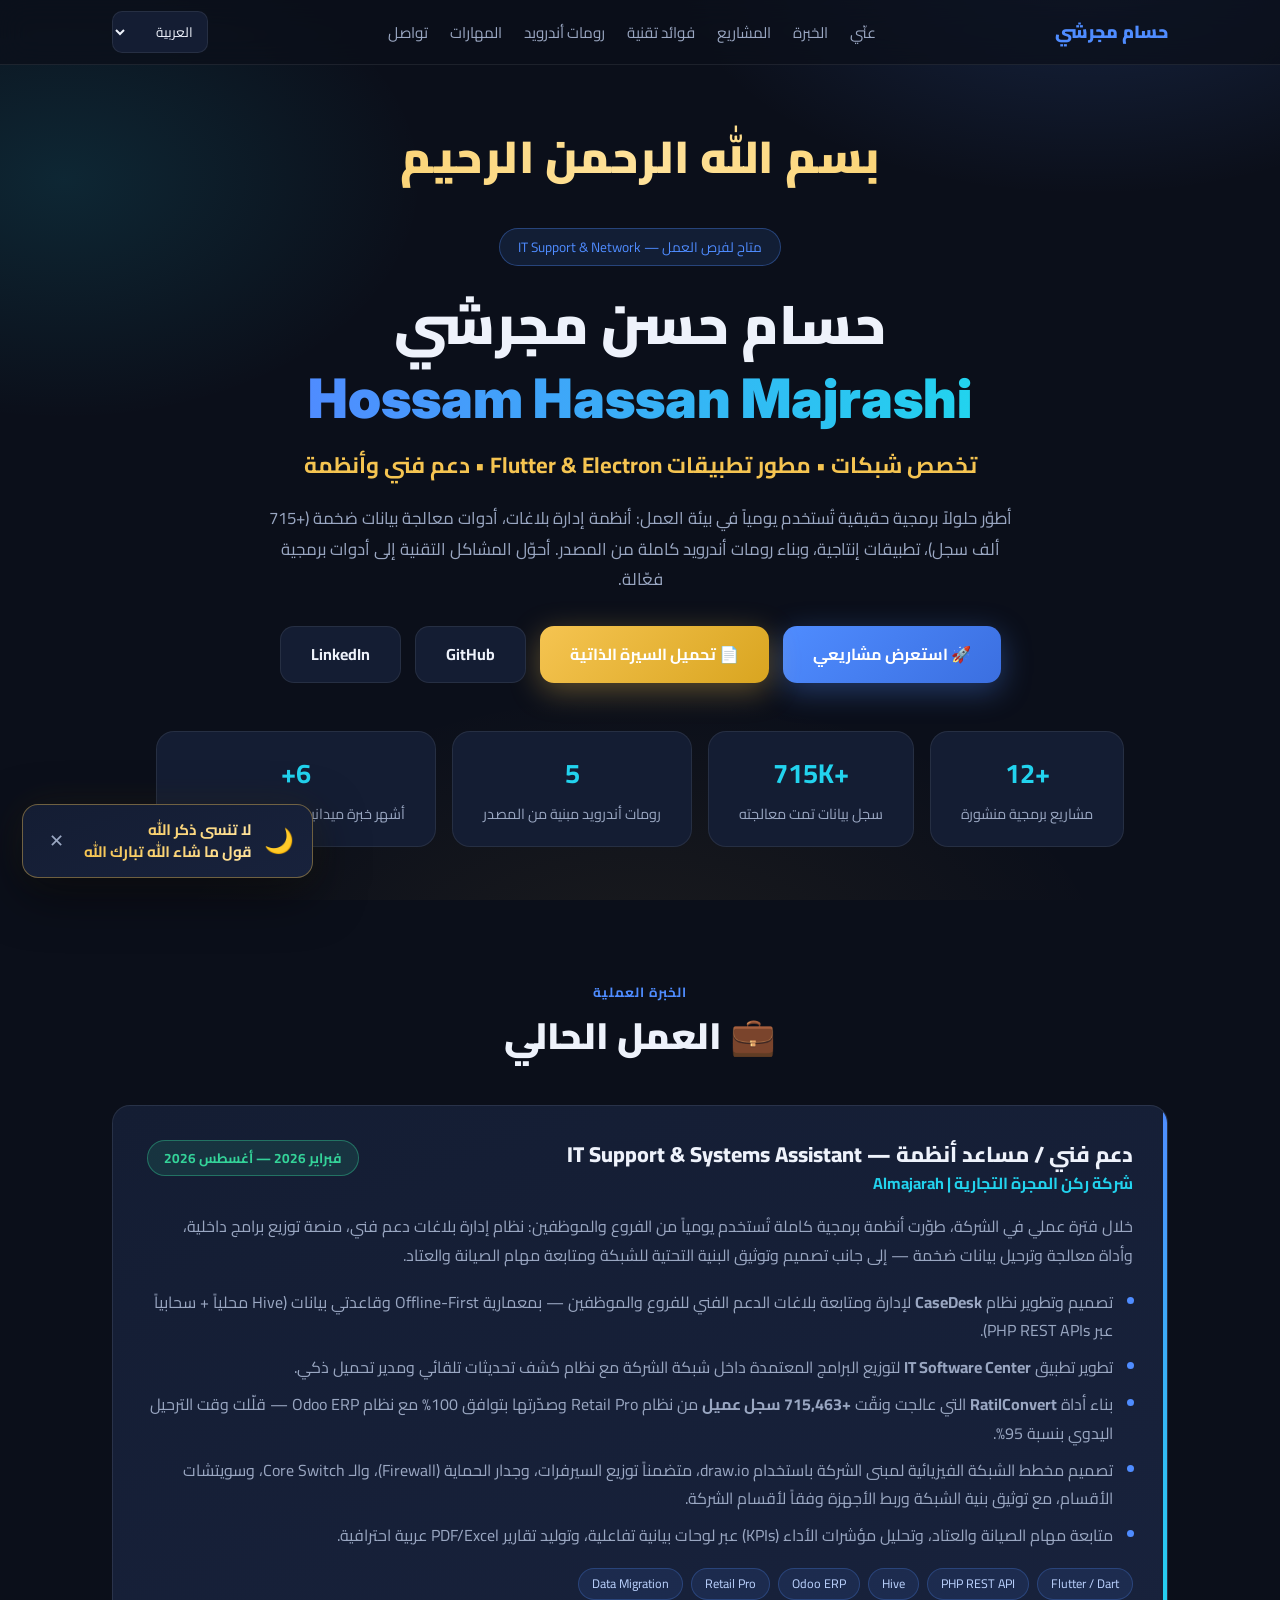
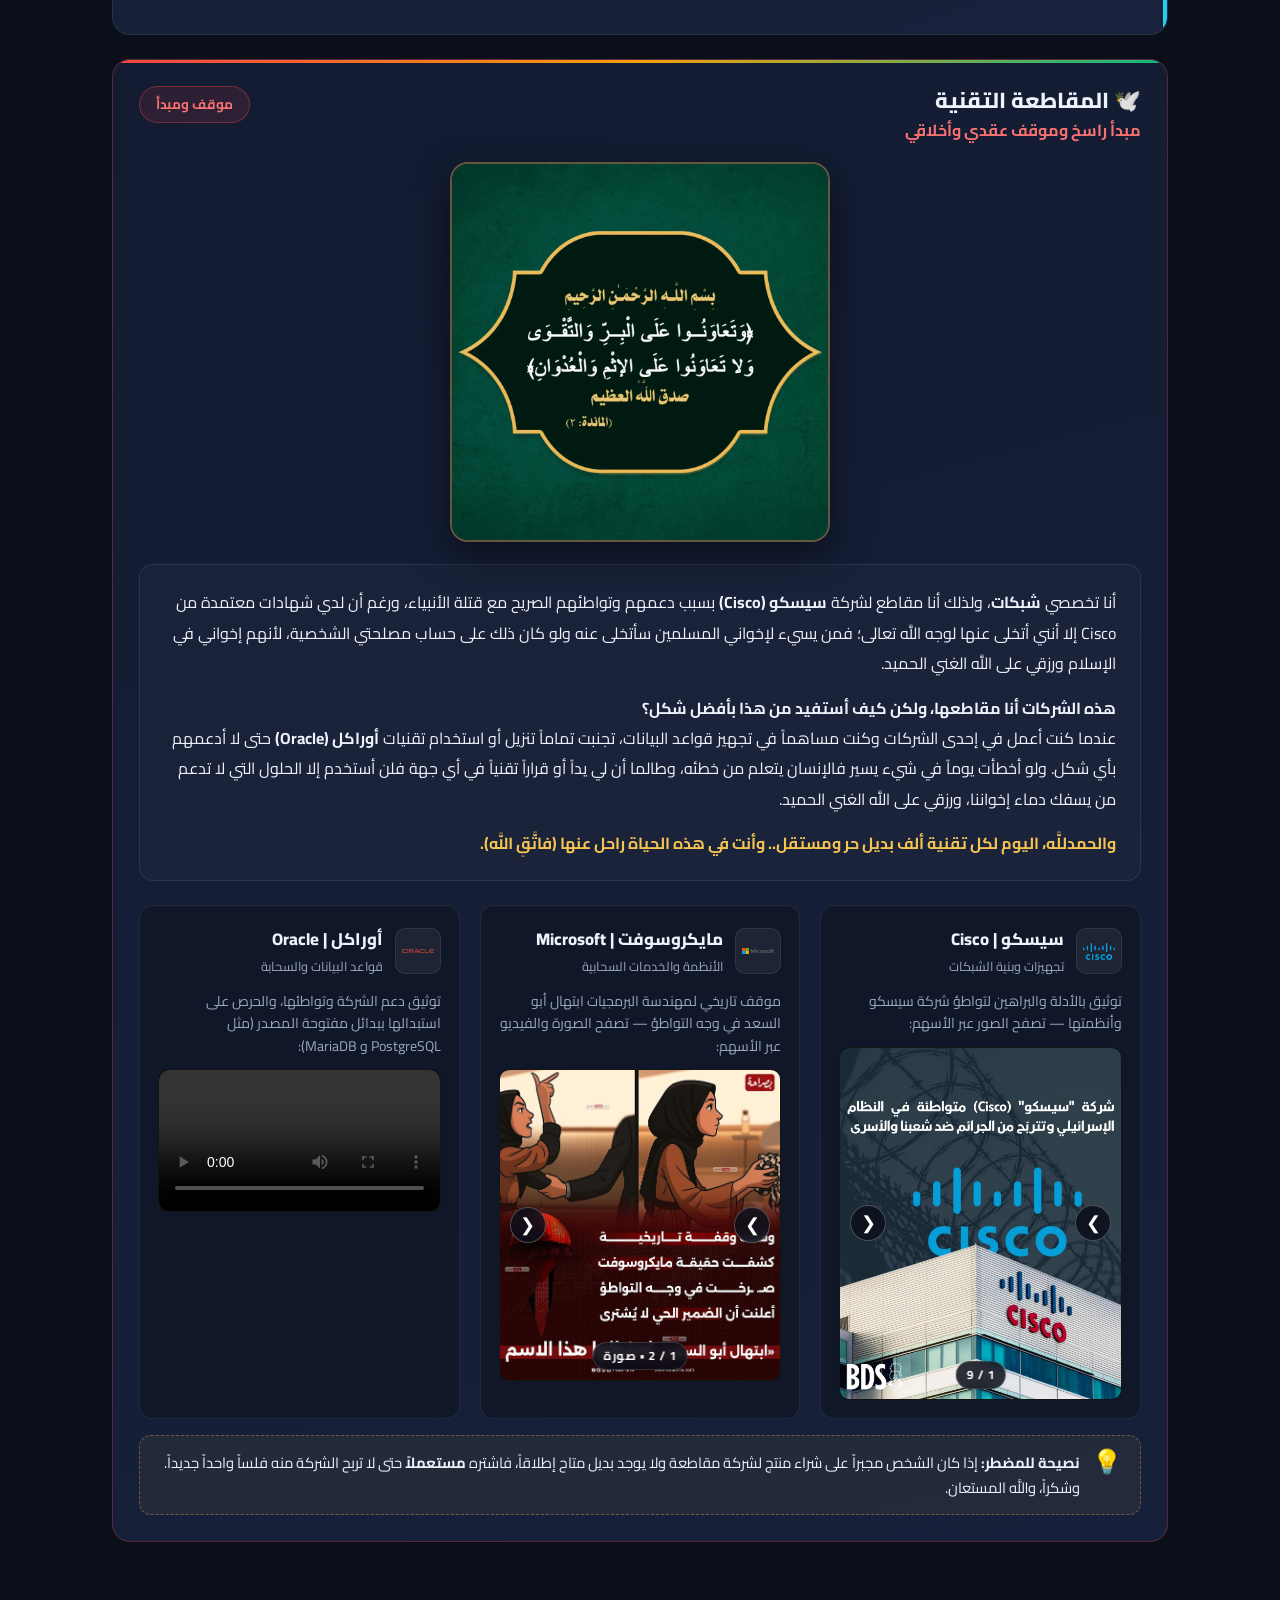
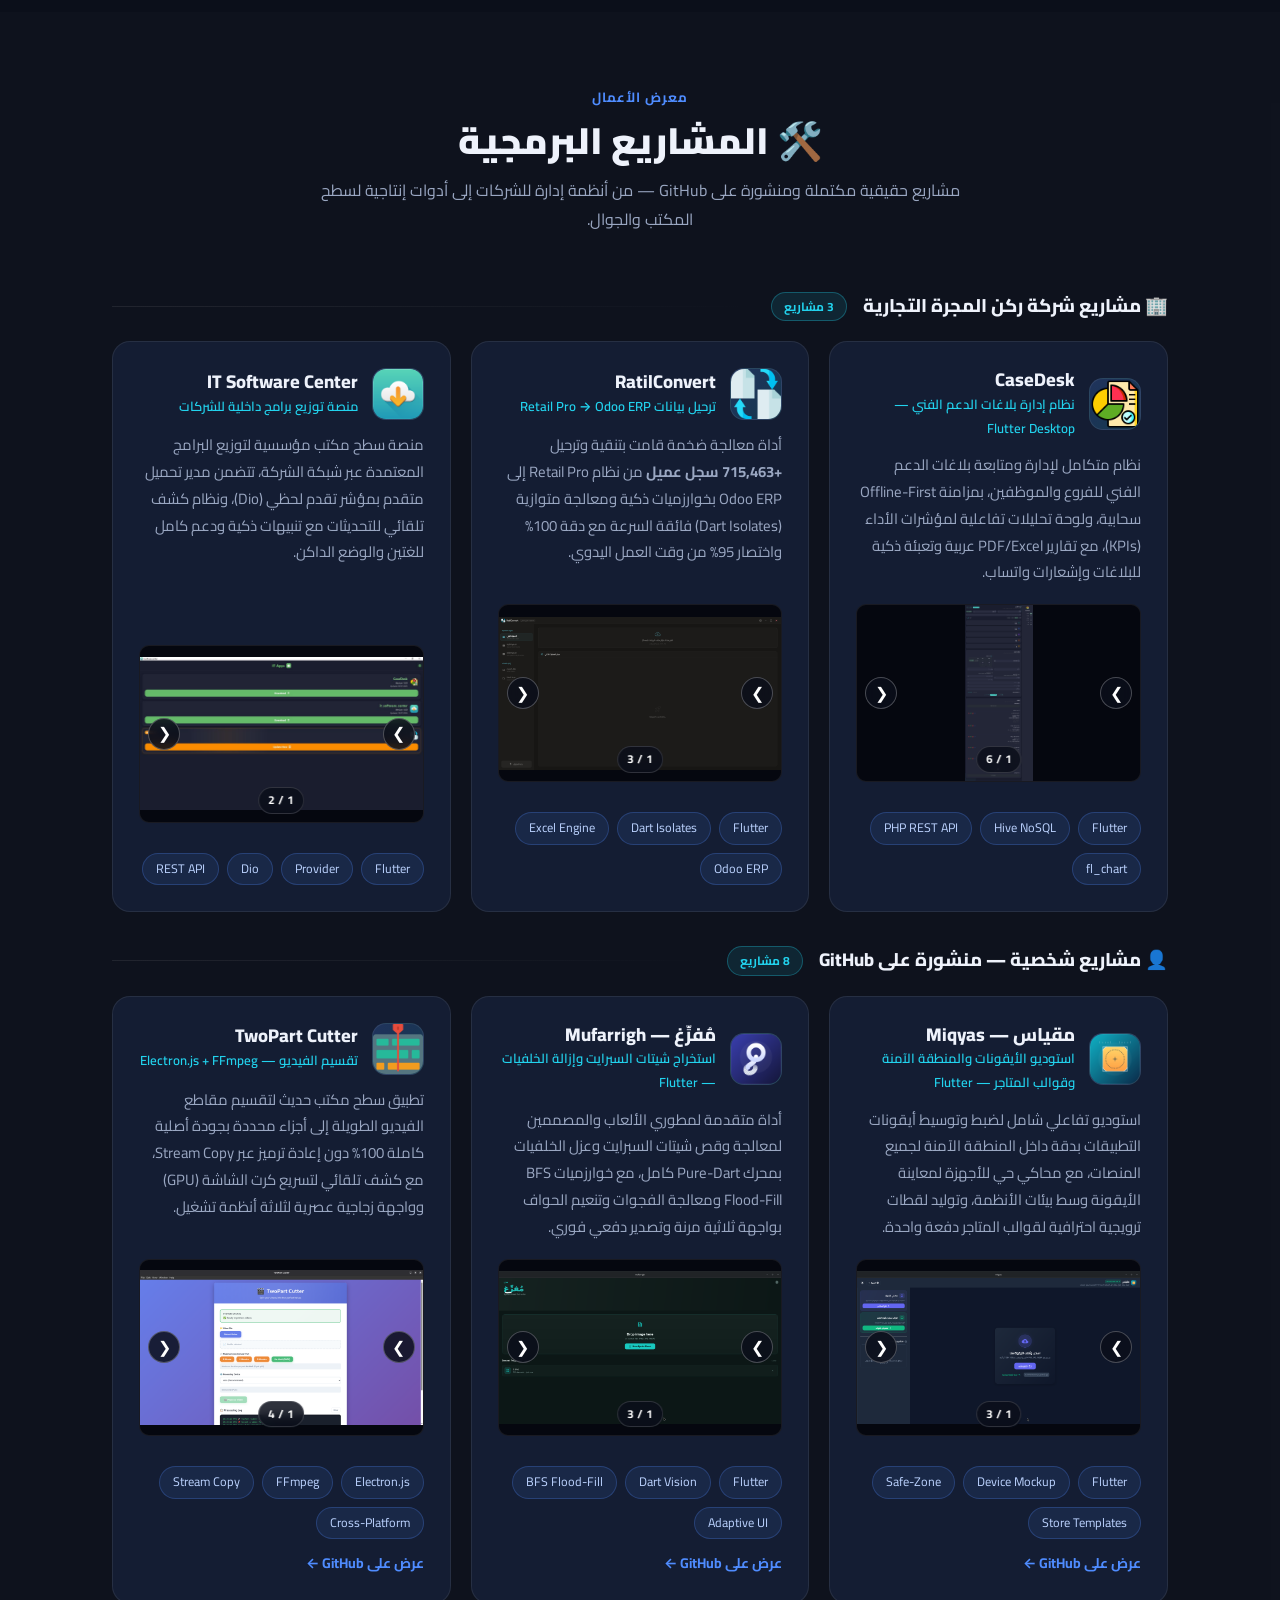
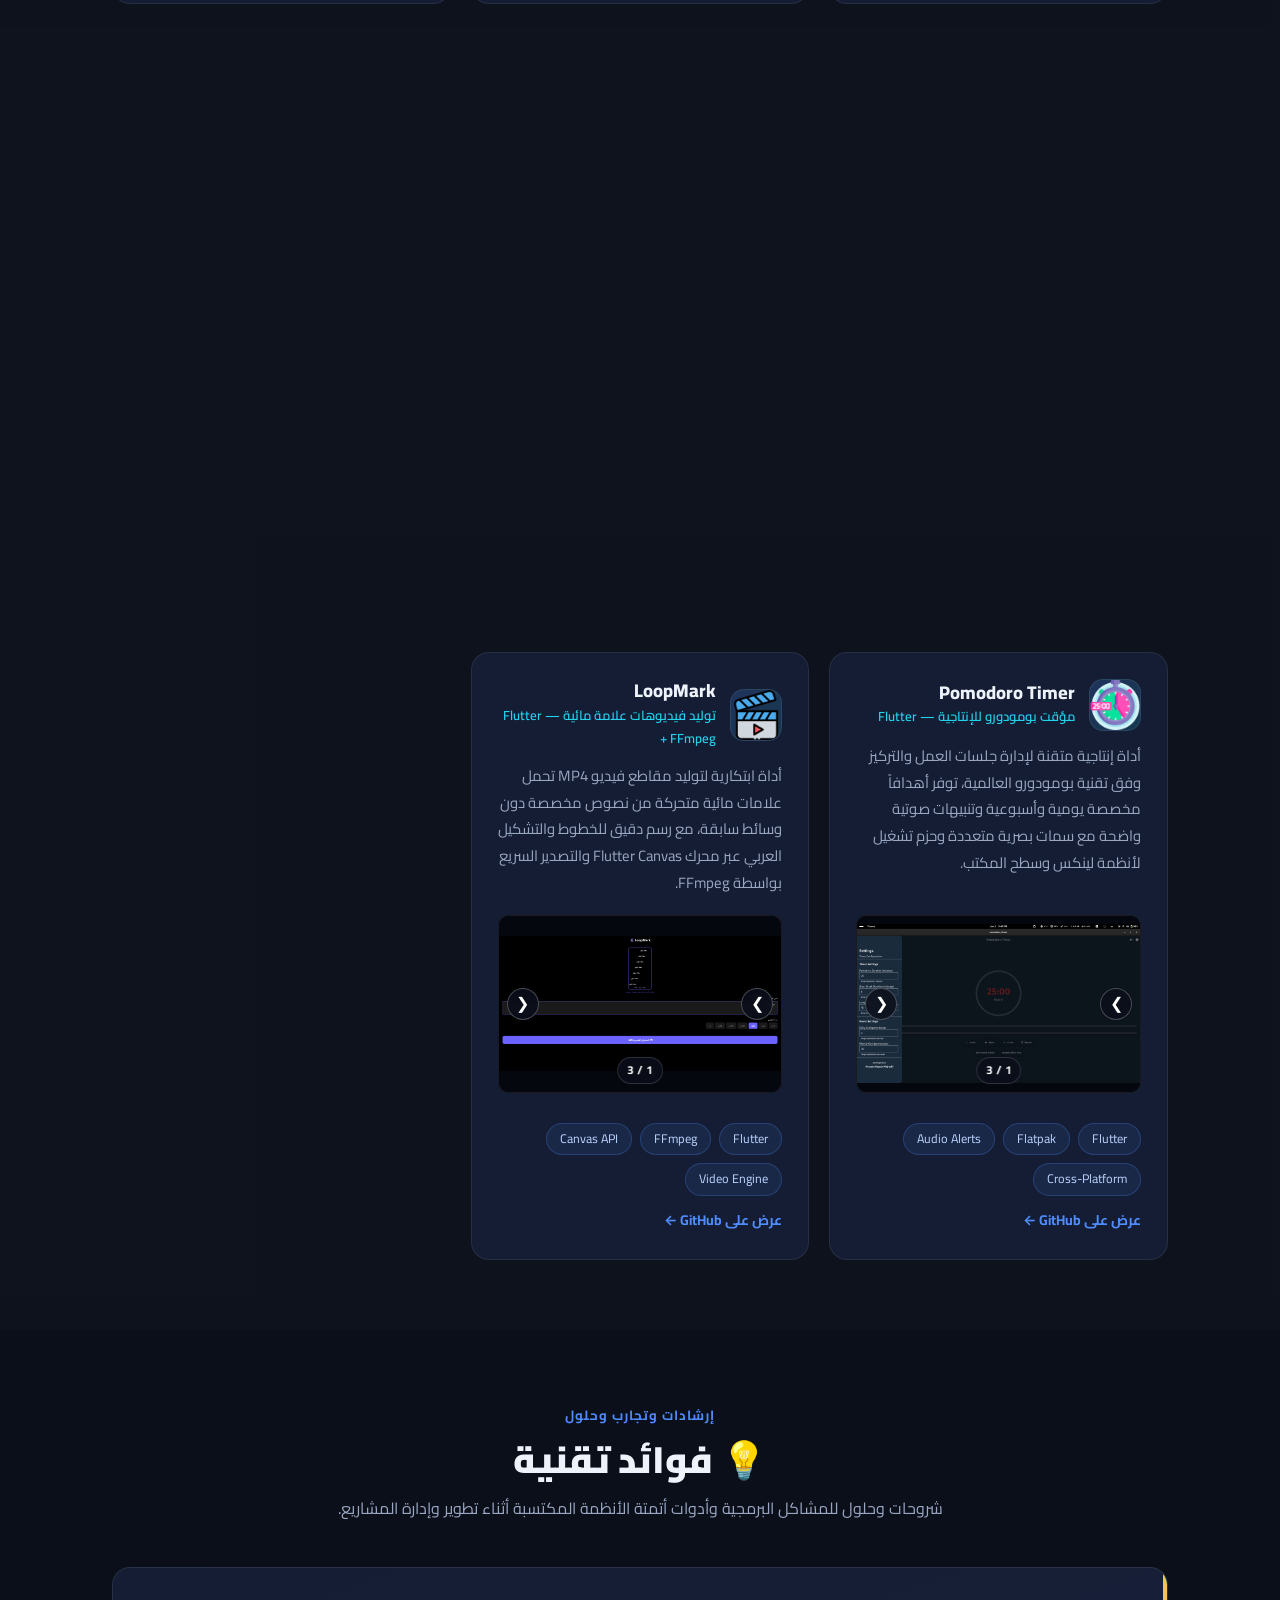
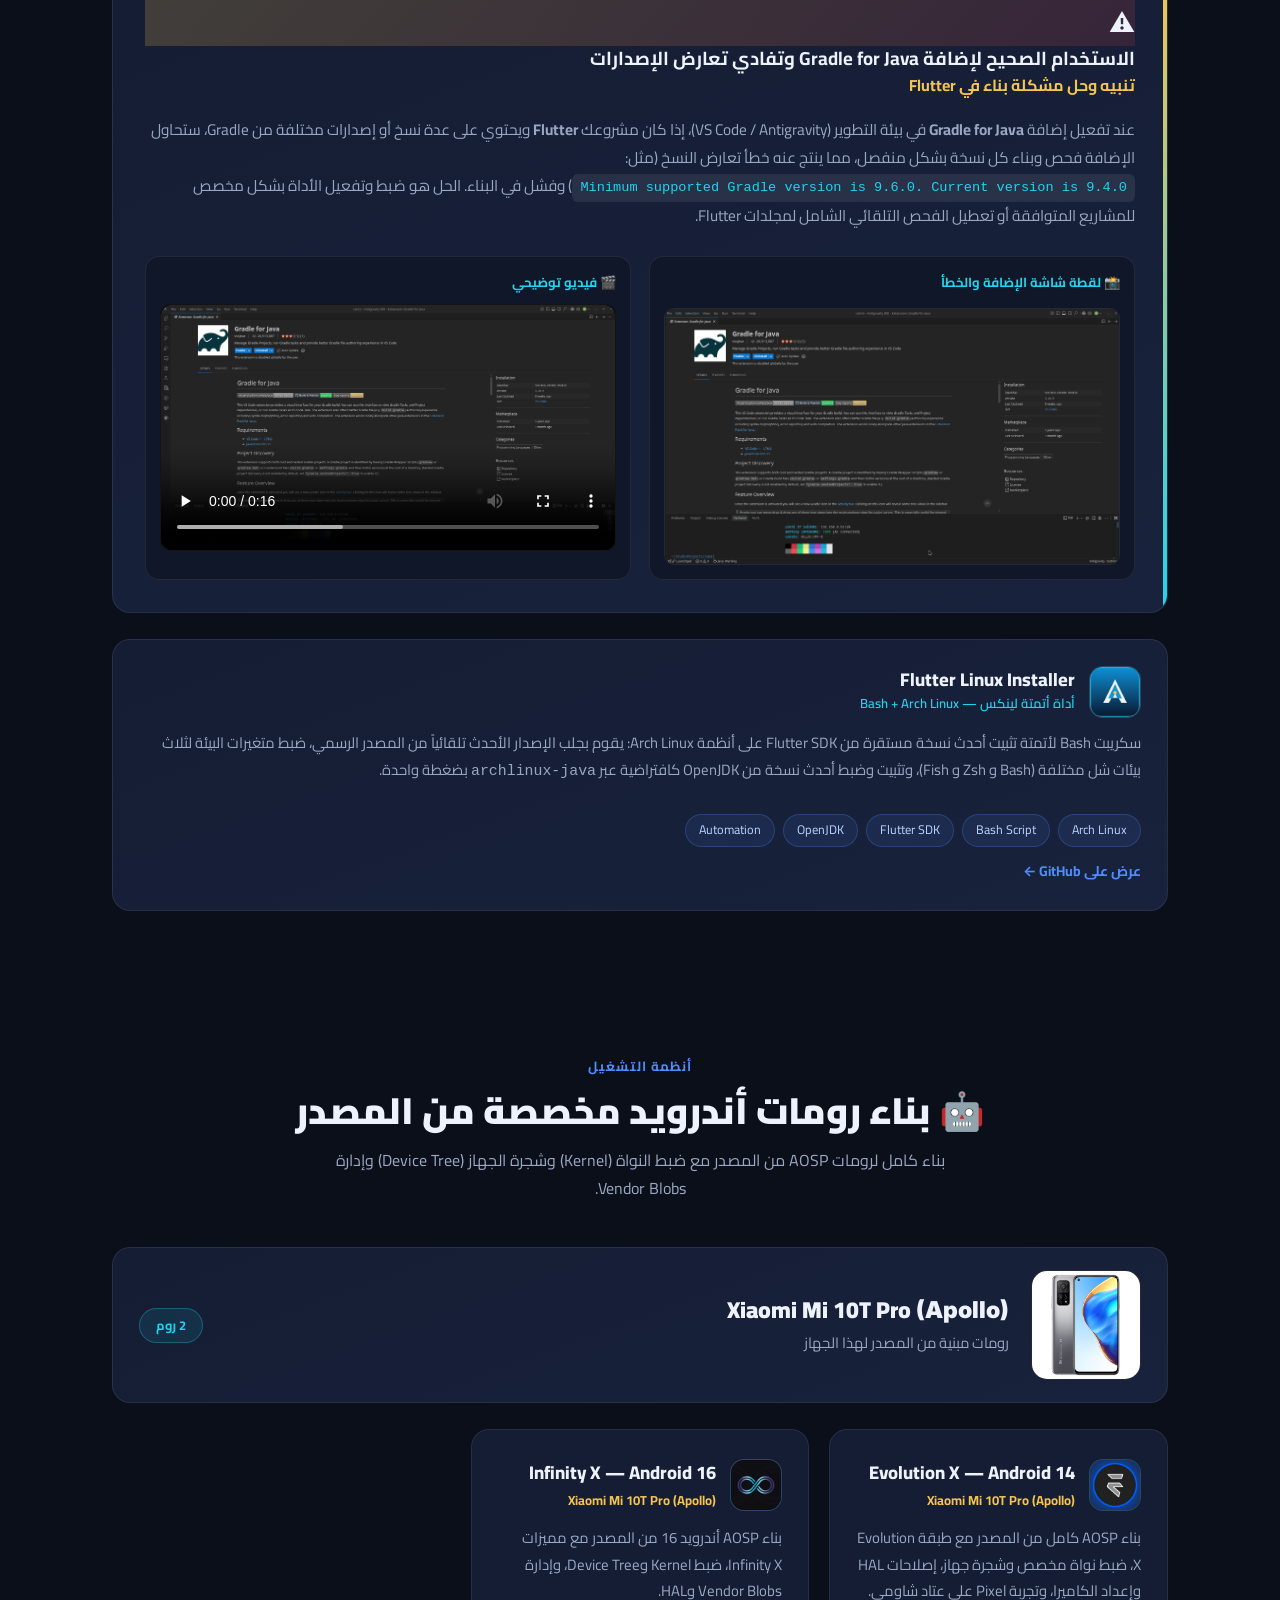
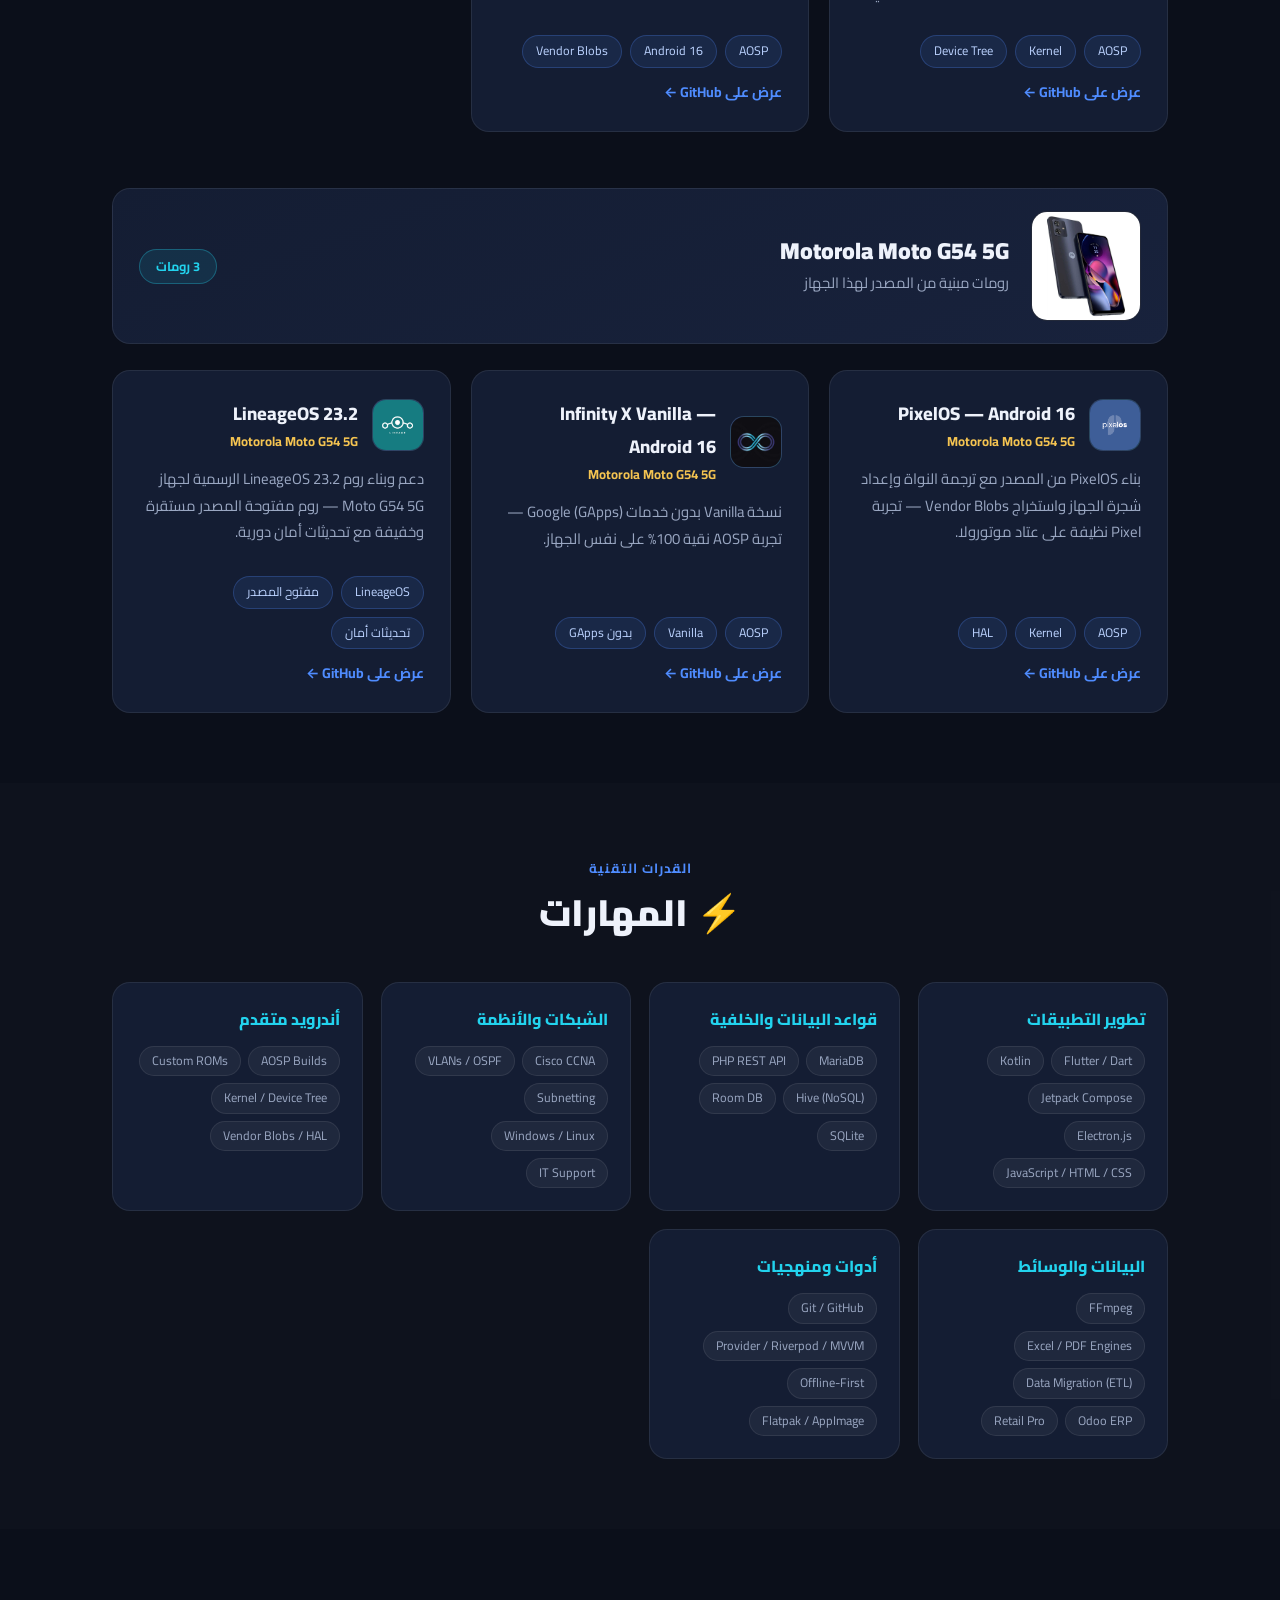
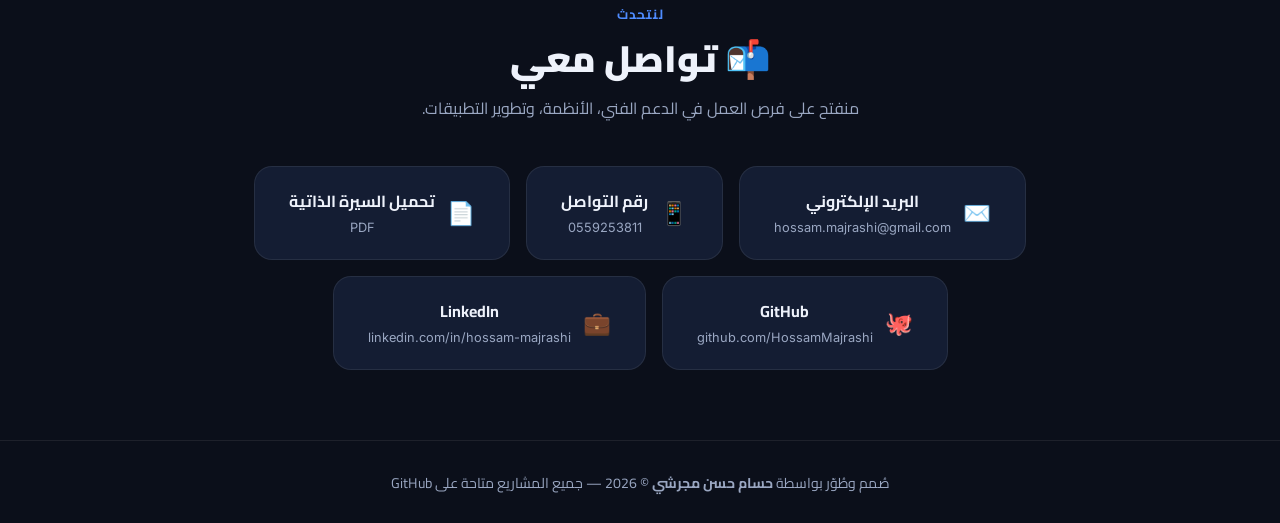
==== commit 0420de8c: "Update index.html" ====
--- a/index.html
+++ b/index.html
@@ -152,6 +152,38 @@
 }
 .shots img:hover{transform:scale(1.03);border-color:var(--acc)}
 
+/* Card Slider (Same concept as Cisco Slider) */
+.card-slider{
+  position:relative;border-radius:10px;overflow:hidden;
+  background:#05070f;border:1px solid var(--line);
+  display:flex;align-items:center;justify-content:center;
+  aspect-ratio:16/10;width:100%;margin-top:6px;
+}
+.card-slider-img{
+  width:100%;height:100%;object-fit:contain;display:block;
+  transition:opacity .2s ease, transform .25s ease;cursor:pointer;
+}
+.card-slider-img:hover{transform:scale(1.02)}
+.card-slider-btn{
+  position:absolute;top:50%;transform:translateY(-50%);
+  background:rgba(11,15,26,.85);color:#fff;border:1px solid rgba(255,255,255,.25);
+  width:32px;height:32px;border-radius:50%;display:flex;align-items:center;justify-content:center;
+  cursor:pointer;font-size:1rem;transition:.2s;backdrop-filter:blur(6px);
+  z-index:2;user-select:none;
+}
+.card-slider-btn:hover{
+  background:rgba(79,140,255,.9);color:#fff;transform:translateY(-50%) scale(1.1);
+}
+.card-slider-prev{left:8px}
+.card-slider-next{right:8px}
+.card-slider-counter{
+  position:absolute;bottom:8px;left:50%;transform:translateX(-50%);
+  background:rgba(11,15,26,.85);border:1px solid rgba(255,255,255,.15);
+  color:#fff;font-size:.72rem;font-weight:700;padding:2px 9px;
+  border-radius:20px;letter-spacing:.5px;backdrop-filter:blur(4px);
+  user-select:none;z-index:2;pointer-events:none;
+}
+
 /* ===== ROMs ===== */
 .rom{
   background:var(--card);border:1px solid var(--line);border-radius:var(--radius);
@@ -240,16 +272,118 @@
   color:var(--muted);font-size:.88rem;
 }
 
-/* ===== Lightbox ===== */
+/* ===== Lightbox Gallery ===== */
 .lightbox{
-  display:none;position:fixed;inset:0;z-index:100;
-  background:rgba(0,0,0,.9);backdrop-filter:blur(6px);
-  align-items:center;justify-content:center;padding:30px;cursor:zoom-out;
+  display:none;position:fixed;inset:0;z-index:1000;
+  background:rgba(5,8,16,.95);backdrop-filter:blur(14px);
+  flex-direction:column;align-items:center;justify-content:space-between;
+  padding:16px 20px 20px;user-select:none;
 }
 .lightbox.open{display:flex}
-.lightbox img{max-width:92%;max-height:88vh;border-radius:14px;box-shadow:0 30px 80px rgba(0,0,0,.6)}
-.lightbox .close{
-  position:absolute;top:22px;inset-inline-end:28px;font-size:2rem;color:#fff;cursor:pointer;
+
+.lb-close{
+  position:absolute;top:18px;inset-inline-end:24px;
+  width:42px;height:42px;border-radius:50%;
+  background:rgba(255,255,255,.08);border:1px solid rgba(255,255,255,.2);
+  color:#fff;font-size:1.3rem;cursor:pointer;display:flex;
+  align-items:center;justify-content:center;transition:.2s ease;
+  z-index:1010;backdrop-filter:blur(6px);
+}
+.lb-close:hover{
+  background:rgba(239,68,68,.85);border-color:#ef4444;
+  transform:scale(1.08) rotate(90deg);
+}
+
+.lb-counter{
+  position:absolute;top:22px;left:50%;transform:translateX(-50%);
+  background:rgba(11,15,26,.85);border:1px solid rgba(255,255,255,.2);
+  color:#e2e8f0;font-size:.82rem;font-weight:700;padding:4px 16px;
+  border-radius:99px;letter-spacing:.5px;backdrop-filter:blur(8px);
+  z-index:1005;
+}
+
+.lb-stage{
+  flex:1;width:100%;max-width:1300px;display:flex;
+  align-items:center;justify-content:center;position:relative;
+  min-height:0;margin:46px 0 12px;
+}
+
+.lb-img-wrap{
+  max-width:90%;max-height:100%;display:flex;
+  align-items:center;justify-content:center;
+}
+
+.lb-stage img, .lb-stage video{
+  max-width:100%;max-height:68vh;object-fit:contain;
+  border-radius:14px;border:1px solid rgba(255,255,255,.15);
+  box-shadow:0 25px 70px rgba(0,0,0,.85);
+  transition:opacity .18s ease, transform .2s ease;
+  background:#05070f;
+}
+
+.lb-arrow{
+  position:absolute;top:50%;transform:translateY(-50%);
+  width:48px;height:48px;border-radius:50%;
+  background:rgba(11,15,26,.85);color:#fff;border:1px solid rgba(255,255,255,.25);
+  display:flex;align-items:center;justify-content:center;
+  font-size:1.4rem;cursor:pointer;transition:.2s ease;
+  backdrop-filter:blur(8px);z-index:1005;
+}
+.lb-arrow:hover{
+  background:rgba(79,140,255,.95);border-color:var(--acc);
+  transform:translateY(-50%) scale(1.1);box-shadow:0 0 20px rgba(79,140,255,.5);
+}
+.lb-prev{left:16px}
+.lb-next{right:16px}
+
+/* Thumbnails strip ("مربعات للصور والفيديو") */
+.lb-thumbs{
+  display:flex;align-items:center;justify-content:center;gap:10px;
+  width:100%;max-width:94vw;overflow-x:auto;padding:8px 6px;
+  scrollbar-width:thin;scrollbar-color:rgba(79,140,255,.4) transparent;
+  min-height:74px;
+}
+.lb-thumbs::-webkit-scrollbar{height:6px}
+.lb-thumbs::-webkit-scrollbar-thumb{background:rgba(79,140,255,.4);border-radius:4px}
+
+.lb-thumb{
+  width:60px;height:60px;flex-shrink:0;border-radius:10px;
+  overflow:hidden;cursor:pointer;border:2px solid rgba(255,255,255,.18);
+  background:#090d16;opacity:.5;transition:all .2s ease;
+  display:flex;align-items:center;justify-content:center;
+  position:relative;
+}
+.lb-thumb:hover{
+  opacity:.9;transform:translateY(-3px);border-color:rgba(255,255,255,.6);
+}
+.lb-thumb.active{
+  opacity:1;border-color:var(--gold,#f59e0b);
+  box-shadow:0 0 14px rgba(245,158,11,.6);
+  transform:translateY(-4px) scale(1.08);
+}
+.lb-thumb img{
+  width:100%;height:100%;object-fit:cover;display:block;
+}
+.lb-play-badge{
+  position:absolute;inset:0;display:flex;align-items:center;justify-content:center;
+  background:rgba(0,0,0,.5);color:#fff;font-size:1.05rem;
+  transition:.2s ease;pointer-events:none;
+}
+.lb-thumb:hover .lb-play-badge{
+  background:rgba(79,140,255,.6);color:#fff;transform:scale(1.1);
+}
+.lb-thumb.active .lb-play-badge{
+  background:rgba(245,158,11,.35);color:#ffd700;
+}
+
+@media(max-width:640px){
+  .lightbox{padding:12px 14px 14px}
+  .lb-stage{margin:40px 0 8px}
+  .lb-stage img, .lb-stage video{max-height:58vh}
+  .lb-arrow{width:38px;height:38px;font-size:1.1rem}
+  .lb-prev{left:4px}
+  .lb-next{right:4px}
+  .lb-thumb{width:48px;height:48px;border-radius:8px}
 }
 
 .reveal{opacity:0;transform:translateY(26px);transition:.7s ease}
@@ -536,15 +670,15 @@
       </div>
       <p data-i18n="exp1_intro" style="color:var(--muted);margin-top:14px">خلال فترة عملي في الشركة، طوّرت أنظمة برمجية كاملة تُستخدم يومياً من الفروع والموظفين: نظام إدارة بلاغات دعم فني، منصة توزيع برامج داخلية، وأداة معالجة وترحيل بيانات ضخمة — إلى جانب تصميم وتوثيق البنية التحتية للشبكة ومتابعة مهام الصيانة والعتاد.</p>
       <ul>
-        <li data-i18n="exp1_li1">تصميم وتطوير نظام <b>CaseDesk</b> لإدارة ومتابعة بلاغات الدعم الفني للفروع والموظفين — بمعمارية Offline-First وقاعدتي بيانات (Hive محلياً + MySQL سحابياً عبر PHP REST APIs).</li>
+        <li data-i18n="exp1_li1">تصميم وتطوير نظام <b>CaseDesk</b> لإدارة ومتابعة بلاغات الدعم الفني للفروع والموظفين — بمعمارية Offline-First وقاعدتي بيانات (Hive محلياً + سحابياً عبر PHP REST APIs).</li>
         <li data-i18n="exp1_li2">تطوير تطبيق <b>IT Software Center</b> لتوزيع البرامج المعتمدة داخل شبكة الشركة مع نظام كشف تحديثات تلقائي ومدير تحميل ذكي.</li>
         <li data-i18n="exp1_li3">بناء أداة <b>RatilConvert</b> التي عالجت ونقّت <b>+715,463 سجل عميل</b> من نظام Retail Pro وصدّرتها بتوافق 100% مع نظام Odoo ERP — قلّلت وقت الترحيل اليدوي بنسبة 95%.</li>
 <li data-i18n="exp1_li4">تصميم مخطط الشبكة الفيزيائية لمبنى الشركة باستخدام draw.io، متضمناً توزيع السيرفرات، وجدار الحماية (Firewall)، والـ Core Switch، وسويتشات الأقسام، مع توثيق بنية الشبكة وربط الأجهزة وفقاً لأقسام الشركة.</li>        <li data-i18n="exp1_li5">متابعة مهام الصيانة والعتاد، وتحليل مؤشرات الأداء (KPIs) عبر لوحات بيانية تفاعلية، وتوليد تقارير PDF/Excel عربية احترافية.</li>
       </ul>
       <div class="tags">
-        <span class="tag">Flutter / Dart</span><span class="tag">MySQL</span><span class="tag">PHP REST API</span>
+        <span class="tag">Flutter / Dart</span><span class="tag">PHP REST API</span>
         <span class="tag">Hive</span><span class="tag">Odoo ERP</span><span class="tag">Retail Pro</span>
-        <span class="tag">Cisco CCNA</span><span class="tag">Data Migration</span>
+        <span class="tag">Data Migration</span>
       </div>
     </div>
 
@@ -561,7 +695,7 @@
 
       <!-- Ayah Image First -->
       <div class="boycott-ayah-wrap">
-        <img src="assets/ايه/628107163_18346478260237236_6308598513129563260_n.webp" alt="﴿وَتَعَاوَنُوا عَلَى الْبِرِّ وَالتَّقْوَىٰ وَلَا تَعَاوَنُوا عَلَى الْإِثْمِ وَالْعُدْوَانِ﴾" class="boycott-ayah-img" loading="lazy">
+        <img src="assets/ايه/628107163_18346478260237236_6308598513129563260_n.webp" alt="﴿وَتَعَاوَنُوا عَلَى الْبِرِّ وَالتَّقْوَىٰ وَلَا تَعَاوَنُوا عَلَى الْإِثْمِ وَالْعُدْوَانِ﴾" class="boycott-ayah-img" loading="lazy" onerror="this.onerror=null;this.src='assets/آية/628107163_18346478260237236_6308598513129563260_n.webp'">
       </div>
 
       <!-- Personal Statement -->
@@ -593,7 +727,7 @@
           <p style="font-size:.88rem;color:var(--muted);line-height:1.6;" data-i18n="cisco_desc">توثيق بالأدلة والبراهين لتواطؤ شركة سيسكو وأنظمتها — تصفح الصور عبر الأسهم:</p>
           <div class="cisco-slider" id="ciscoSlider">
             <button type="button" class="cisco-slider-btn cisco-slider-btn-prev" id="ciscoPrev" aria-label="الصورة السابقة">❮</button>
-            <img src="assets/cisco/1.jpg" alt="سيسكو - صورة 1" class="cisco-slider-img" id="ciscoImg" loading="lazy">
+            <img src="assets/cisco/1.jpg" alt="سيسكو - صورة 1" class="cisco-slider-img" id="ciscoImg" loading="lazy" data-shots='["assets/cisco/1.jpg","assets/cisco/2.jpg","assets/cisco/3.jpg","assets/cisco/4.jpg","assets/cisco/5.jpg","assets/cisco/6.jpg","assets/cisco/7.jpg","assets/cisco/8.jpg","assets/cisco/9.jpg"]'>
             <button type="button" class="cisco-slider-btn cisco-slider-btn-next" id="ciscoNext" aria-label="الصورة التالية">❯</button>
             <div class="cisco-slider-counter" id="ciscoCounter">1 / 9</div>
           </div>
@@ -677,17 +811,14 @@
           <div class="icon"><img src="assets/casedesk/icon.png" alt="CaseDesk icon"></div>
           <div><h3>CaseDesk</h3><div class="sub" data-i18n="casedesk_sub">نظام إدارة بلاغات الدعم الفني — Flutter Desktop</div></div>
         </div>
-        <p data-i18n="casedesk_desc">نظام Help Desk متكامل للفروع والموظفين: مزامنة Offline-First (Hive + MySQL)، لوحة تحليلات KPIs تفاعلية، تقارير PDF/Excel عربية، تعبئة تلقائية ذكية للبلاغات، وإشعارات واتساب.</p>
-        <div class="shots">
-          <img src="assets/casedesk/shot1.png" alt="CaseDesk لوحة التحكم" loading="lazy">
-          <img src="assets/casedesk/shot2.png" alt="CaseDesk الإحصائيات" loading="lazy">
-          <img src="assets/casedesk/shot3.png" alt="CaseDesk دمج التقارير" loading="lazy">
-          <img src="assets/casedesk/shot4.png" alt="CaseDesk المهام المنجزة" loading="lazy">
-          <img src="assets/casedesk/shot5.png" alt="CaseDesk التقارير" loading="lazy">
-          <img src="assets/casedesk/shot6.png" alt="CaseDesk الإعدادات" loading="lazy">
-          
-        </div>
-        <div class="tags"><span class="tag">Flutter</span><span class="tag">MySQL</span><span class="tag">PHP API</span><span class="tag">fl_chart</span></div>
+        <p data-i18n="casedesk_desc">نظام متكامل لإدارة ومتابعة بلاغات الدعم الفني للفروع والموظفين، بمزامنة Offline-First سحابية، ولوحة تحليلات تفاعلية لمؤشرات الأداء (KPIs)، مع تقارير PDF/Excel عربية وتعبئة ذكية للبلاغات وإشعارات واتساب.</p>
+        <div class="card-slider">
+          <button type="button" class="card-slider-btn card-slider-prev" aria-label="السابق">❮</button>
+          <img src="assets/casedesk/shot1.png" alt="CaseDesk لوحة التحكم" class="card-slider-img" loading="lazy" data-shots='["assets/casedesk/shot1.png","assets/casedesk/shot2.png","assets/casedesk/shot3.png","assets/casedesk/shot4.png","assets/casedesk/shot5.png","assets/casedesk/shot6.png"]'>
+          <button type="button" class="card-slider-btn card-slider-next" aria-label="التالي">❯</button>
+          <div class="card-slider-counter">1 / 6</div>
+        </div>
+        <div class="tags"><span class="tag">Flutter</span><span class="tag">Hive NoSQL</span><span class="tag">PHP REST API</span><span class="tag">fl_chart</span></div>
       </div>
 
       <div class="card reveal">
@@ -695,13 +826,14 @@
           <div class="icon"><img src="assets/ratilconvert/icon.png" alt="RatilConvert icon"></div>
           <div><h3>RatilConvert</h3><div class="sub" data-i18n="ratil_sub">ترحيل بيانات Retail Pro → Odoo ERP</div></div>
         </div>
-        <p data-i18n="ratil_desc">معالجة وتنقية <b>+715,463 سجل عميل</b> بخوارزميات تنظيف ذكية ومعالجة متوازية (Dart Isolates) دون تجميد الواجهة — دقة 100% وتوفير 95% من وقت الترحيل اليدوي.</p>
-        <div class="shots">
-          <img src="assets/ratilconvert/shot1.png" alt="RatilConvert screenshot 1" loading="lazy">
-          <img src="assets/ratilconvert/shot2.png" alt="RatilConvert screenshot 2" loading="lazy">
-          <img src="assets/ratilconvert/shot3.png" alt="RatilConvert screenshot 3" loading="lazy">
-        </div>
-        <div class="tags"><span class="tag">Flutter</span><span class="tag">Dart Isolates</span><span class="tag">Excel Engine</span></div>
+        <p data-i18n="ratil_desc">أداة معالجة ضخمة قامت بتنقية وترحيل <b>+715,463 سجل عميل</b> من نظام Retail Pro إلى Odoo ERP بخوارزميات ذكية ومعالجة متوازية (Dart Isolates) فائقة السرعة مع دقة 100% واختصار 95% من وقت العمل اليدوي.</p>
+        <div class="card-slider">
+          <button type="button" class="card-slider-btn card-slider-prev" aria-label="السابق">❮</button>
+          <img src="assets/ratilconvert/shot1.png" alt="RatilConvert screenshot 1" class="card-slider-img" loading="lazy" data-shots='["assets/ratilconvert/shot1.png","assets/ratilconvert/shot2.png","assets/ratilconvert/shot3.png"]'>
+          <button type="button" class="card-slider-btn card-slider-next" aria-label="التالي">❯</button>
+          <div class="card-slider-counter">1 / 3</div>
+        </div>
+        <div class="tags"><span class="tag">Flutter</span><span class="tag">Dart Isolates</span><span class="tag">Excel Engine</span><span class="tag">Odoo ERP</span></div>
       </div>
 
       <div class="card reveal">
@@ -709,12 +841,14 @@
           <div class="icon"><img src="assets/itsoftware/icon.png" alt="IT Software Center icon"></div>
           <div><h3>IT Software Center</h3><div class="sub" data-i18n="itsc_sub">منصة توزيع برامج داخلية للشركات</div></div>
         </div>
-        <p data-i18n="itsc_desc">تطبيق مؤسسي لتوزيع البرامج المعتمدة داخل شبكة الشركة: مدير تحميل بمؤشر تقدم لحظي (Dio)، كشف تحديثات تلقائي مع بادج متحرك، دعم عربي/إنجليزي ووضع داكن (Material 3).</p>
-        <div class="shots">
-          <img src="assets/itsoftware/shot1.jpg" alt="IT Software Center screenshot 1" loading="lazy">
-          <img src="assets/itsoftware/shot2.png" alt="IT Software Center screenshot 2" loading="lazy">
-        </div>
-        <div class="tags"><span class="tag">Flutter</span><span class="tag">Provider</span><span class="tag">Dio</span><span class="tag">MySQL</span></div>
+        <p data-i18n="itsc_desc">منصة سطح مكتب مؤسسية لتوزيع البرامج المعتمدة عبر شبكة الشركة، تتضمن مدير تحميل متقدم بمؤشر تقدم لحظي (Dio)، ونظام كشف تلقائي للتحديثات مع تنبيهات ذكية ودعم كامل للغتين والوضع الداكن.</p>
+        <div class="card-slider">
+          <button type="button" class="card-slider-btn card-slider-prev" aria-label="السابق">❮</button>
+          <img src="assets/itsoftware/shot1.jpg" alt="IT Software Center screenshot 1" class="card-slider-img" loading="lazy" data-shots='["assets/itsoftware/shot1.jpg","assets/itsoftware/shot2.png"]'>
+          <button type="button" class="card-slider-btn card-slider-next" aria-label="التالي">❯</button>
+          <div class="card-slider-counter">1 / 2</div>
+        </div>
+        <div class="tags"><span class="tag">Flutter</span><span class="tag">Provider</span><span class="tag">Dio</span><span class="tag">REST API</span></div>
       </div>
 
       <div class="subgroup reveal">
@@ -728,11 +862,12 @@
           <div class="icon"><img src="assets/miqyas/icon.png" alt="Miqyas icon"></div>
           <div><h3>مقياس — Miqyas</h3><div class="sub" data-i18n="miqyas_sub">استوديو الأيقونات والمنطقة الآمنة وقوالب المتاجر — Flutter</div></div>
         </div>
-        <p data-i18n="miqyas_desc">استوديو تفاعلي لضبط وتوسيط أيقونات التطبيقات بدقة داخل المنطقة الآمنة (Safe-Zone 66×66) لجميع المنصات، مع محاكي أجهزة حي لمعاينة الأيقونة بين التطبيقات، وتوليد صور ترويجية احترافية لمتجر Google Play و App Store بدقة عالية ودفعة واحدة.</p>
-        <div class="shots">
-          <img src="assets/miqyas/shot1.png" alt="Miqyas screenshot 1" loading="lazy">
-          <img src="assets/miqyas/shot2.png" alt="Miqyas screenshot 2" loading="lazy">
-          <img src="assets/miqyas/shot3.png" alt="Miqyas screenshot 3" loading="lazy">
+        <p data-i18n="miqyas_desc">استوديو تفاعلي شامل لضبط وتوسيط أيقونات التطبيقات بدقة داخل المنطقة الآمنة لجميع المنصات، مع محاكي حي للأجهزة لمعاينة الأيقونة وسط بيئات الأنظمة، وتوليد لقطات ترويجية احترافية لقوالب المتاجر دفعة واحدة.</p>
+        <div class="card-slider">
+          <button type="button" class="card-slider-btn card-slider-prev" aria-label="السابق">❮</button>
+          <img src="assets/miqyas/shot1.png" alt="Miqyas screenshot 1" class="card-slider-img" loading="lazy" data-shots='["assets/miqyas/shot1.png","assets/miqyas/shot2.png","assets/miqyas/shot3.png"]'>
+          <button type="button" class="card-slider-btn card-slider-next" aria-label="التالي">❯</button>
+          <div class="card-slider-counter">1 / 3</div>
         </div>
         <div class="tags"><span class="tag">Flutter</span><span class="tag">Device Mockup</span><span class="tag">Safe-Zone</span><span class="tag">Store Templates</span></div>
         <a class="link" href="https://github.com/Hossam-Majrashi/miqyas" target="_blank" rel="noopener" data-i18n="view_github">عرض على GitHub ←</a>
@@ -743,11 +878,12 @@
           <div class="icon"><img src="assets/mufarrigh/icon.png" alt="Mufarrigh icon"></div>
           <div><h3>مُفرِّغ — Mufarrigh</h3><div class="sub" data-i18n="mufarrigh_sub">استخراج شيتات السبرايت وإزالة الخلفيات — Flutter</div></div>
         </div>
-        <p data-i18n="mufarrigh_desc">أداة ذكية لمطوري الألعاب ومصممي الرسوم لمعالجة وقص شيتات السبرايت وإزالة الخلفيات بمحرك Pure-Dart وخوارزميات BFS Flood-Fill و Gap Erosion وتنعيم الحواف مع واجهة 3-Pane متكيفة وتصدير دفعي.</p>
-        <div class="shots">
-          <img src="assets/mufarrigh/shot1.png" alt="Mufarrigh screenshot 1" loading="lazy">
-          <img src="assets/mufarrigh/shot2.png" alt="Mufarrigh screenshot 2" loading="lazy">
-          <img src="assets/mufarrigh/shot3.png" alt="Mufarrigh screenshot 3" loading="lazy">
+        <p data-i18n="mufarrigh_desc">أداة متقدمة لمطوري الألعاب والمصممين لمعالجة وقص شيتات السبرايت وعزل الخلفيات بمحرك Pure-Dart كامل، مع خوارزميات BFS Flood-Fill ومعالجة الفجوات وتنعيم الحواف بواجهة ثلاثية مرنة وتصدير دفعي فوري.</p>
+        <div class="card-slider">
+          <button type="button" class="card-slider-btn card-slider-prev" aria-label="السابق">❮</button>
+          <img src="assets/mufarrigh/shot1.png" alt="Mufarrigh screenshot 1" class="card-slider-img" loading="lazy" data-shots='["assets/mufarrigh/shot1.png","assets/mufarrigh/shot2.png","assets/mufarrigh/shot3.png"]'>
+          <button type="button" class="card-slider-btn card-slider-next" aria-label="التالي">❯</button>
+          <div class="card-slider-counter">1 / 3</div>
         </div>
         <div class="tags"><span class="tag">Flutter</span><span class="tag">Dart Vision</span><span class="tag">BFS Flood-Fill</span><span class="tag">Adaptive UI</span></div>
         <a class="link" href="https://github.com/Hossam-Majrashi/mufarrigh" target="_blank" rel="noopener" data-i18n="view_github">عرض على GitHub ←</a>
@@ -758,13 +894,14 @@
           <div class="icon"><img src="assets/twopartcutter/icon.png" alt="TwoPart Cutter icon"></div>
           <div><h3>TwoPart Cutter</h3><div class="sub" data-i18n="tpc_sub">تقسيم الفيديو — Electron.js + FFmpeg</div></div>
         </div>
-        <p data-i18n="tpc_desc">تطبيق سطح مكتب لتقسيم الفيديوهات (1/2/3 دقائق أو نصفين) بجودة Lossless 100% عبر Stream Copy، مع كشف تلقائي لكرت الشاشة GPU وواجهة Glassmorphism عصرية. يعمل على Windows وLinux وmacOS.</p>
-        <div class="shots">
-          <img src="assets/twopartcutter/shot1.png" alt="TwoPart Cutter screenshot 1" loading="lazy">
-          <img src="assets/twopartcutter/shot2.png" alt="TwoPart Cutter screenshot 2" loading="lazy">
-          <img src="assets/twopartcutter/shot3.png" alt="TwoPart Cutter screenshot 3" loading="lazy">
-          <img src="assets/twopartcutter/shot4.png" alt="TwoPart Cutter screenshot 4" loading="lazy">
-        </div>
+        <p data-i18n="tpc_desc">تطبيق سطح مكتب حديث لتقسيم مقاطع الفيديو الطويلة إلى أجزاء محددة بجودة أصلية كاملة 100% دون إعادة ترميز عبر Stream Copy، مع كشف تلقائي لتسريع كرت الشاشة (GPU) وواجهة زجاجية عصرية لثلاثة أنظمة تشغيل.</p>
+        <div class="card-slider">
+          <button type="button" class="card-slider-btn card-slider-prev" aria-label="السابق">❮</button>
+          <img src="assets/twopartcutter/shot1.png" alt="TwoPart Cutter screenshot 1" class="card-slider-img" loading="lazy" data-shots='["assets/twopartcutter/shot1.png","assets/twopartcutter/shot2.png","assets/twopartcutter/shot3.png","assets/twopartcutter/shot4.png"]'>
+          <button type="button" class="card-slider-btn card-slider-next" aria-label="التالي">❯</button>
+          <div class="card-slider-counter">1 / 4</div>
+        </div>
+        <div class="tags"><span class="tag">Electron.js</span><span class="tag">FFmpeg</span><span class="tag">Stream Copy</span><span class="tag">Cross-Platform</span></div>
         <a class="link" href="https://github.com/Hossam-Majrashi/TwoPartCutter" target="_blank" rel="noopener" data-i18n="view_github">عرض على GitHub ←</a>
       </div>
 
@@ -773,13 +910,14 @@
           <div class="icon"><img src="assets/typeshadow/icon.png" alt="TypeShadow icon"></div>
           <div><h3>TypeShadow</h3><div class="sub" data-i18n="ts_sub">مدرب سرعة كتابة — Electron.js</div></div>
         </div>
-        <p data-i18n="ts_desc">مدرب كتابة عابر للمنصات بدعم RTL كامل (عربي/عبري/فارسي)، إحصائيات WPM ودقة مفصلة، إيقاف إجباري عند الخطأ لبناء الذاكرة العضلية، اختصارات نظام عامة وصينية نظام.</p>
-        <div class="shots">
-          <img src="assets/typeshadow/shot1.png" alt="TypeShadow screenshot 1" loading="lazy">
-          <img src="assets/typeshadow/shot2.png" alt="TypeShadow screenshot 2" loading="lazy">
-          <img src="assets/typeshadow/shot3.png" alt="TypeShadow screenshot 3" loading="lazy">
-          <img src="assets/typeshadow/shot4.png" alt="TypeShadow screenshot 4" loading="lazy">
-        </div>
+        <p data-i18n="ts_desc">مدرب احترافي لسرعة الكتابة على الكيبورد يدعم اللغات من اليمين لليسار بالكامل، مع تتبع دقيق لمعدل الكلمات في الدقيقة (WPM) ونسبة الخطأ، وتوقف إجباري لتصحيح المسار وبناء الذاكرة العضلية عبر الأنظمة.</p>
+        <div class="card-slider">
+          <button type="button" class="card-slider-btn card-slider-prev" aria-label="السابق">❮</button>
+          <img src="assets/typeshadow/shot1.png" alt="TypeShadow screenshot 1" class="card-slider-img" loading="lazy" data-shots='["assets/typeshadow/shot1.png","assets/typeshadow/shot2.png","assets/typeshadow/shot3.png","assets/typeshadow/shot4.png"]'>
+          <button type="button" class="card-slider-btn card-slider-next" aria-label="التالي">❯</button>
+          <div class="card-slider-counter">1 / 4</div>
+        </div>
+        <div class="tags"><span class="tag">Electron.js</span><span class="tag">JavaScript</span><span class="tag">RTL Support</span><span class="tag">WPM Analytics</span></div>
         <a class="link" href="https://github.com/Hossam-Majrashi/typeshadow" target="_blank" rel="noopener" data-i18n="view_github">عرض على GitHub ←</a>
       </div>
 
@@ -788,13 +926,14 @@
           <div class="icon"><img src="assets/nextui/icon.png" alt="NextUI Launcher icon"></div>
           <div><h3>NextUI Launcher</h3><div class="sub" data-i18n="nui_sub">واجهة أندرويد — Kotlin + Jetpack Compose</div></div>
         </div>
-        <p data-i18n="nui_desc">لانشر أندرويد عصري بمعمارية MVVM وقاعدة Room: تقويم هجري/ميلادي مدمج، ملاحظات على الشاشة الرئيسية، تصنيف تلقائي للتطبيقات، سلة محذوفات، وإخفاء التطبيقات الحساسة.</p>
-        <div class="shots">
-          <img src="assets/nextui/shot1.jpg" alt="NextUI Launcher screenshot 1" loading="lazy">
-          <img src="assets/nextui/shot2.jpg" alt="NextUI Launcher screenshot 2" loading="lazy">
-          <img src="assets/nextui/shot3.jpg" alt="NextUI Launcher screenshot 3" loading="lazy">
-        </div>
-        <div class="tags"><span class="tag">Kotlin</span><span class="tag">Jetpack Compose</span><span class="tag">Room</span><span class="tag">MVVM</span></div>
+        <p data-i18n="nui_desc">واجهة لانشر أندرويد عصرية وسريعة مبنية بمعمارية MVVM الحديثة، تتضمن تقويماً هجرياً وميلادياً مدمجاً، ومفكرة ملاحظات للشاشة الرئيسية، وتصنيفاً ذكياً للتطبيقات مع سلة محذوفات وإمكانية إخفاء التطبيقات.</p>
+        <div class="card-slider">
+          <button type="button" class="card-slider-btn card-slider-prev" aria-label="السابق">❮</button>
+          <img src="assets/nextui/shot1.jpg" alt="NextUI Launcher screenshot 1" class="card-slider-img" loading="lazy" data-shots='["assets/nextui/shot1.jpg","assets/nextui/shot2.jpg","assets/nextui/shot3.jpg"]'>
+          <button type="button" class="card-slider-btn card-slider-next" aria-label="التالي">❯</button>
+          <div class="card-slider-counter">1 / 3</div>
+        </div>
+        <div class="tags"><span class="tag">Kotlin</span><span class="tag">Jetpack Compose</span><span class="tag">Room DB</span><span class="tag">MVVM</span></div>
         <a class="link" href="https://github.com/Hossam-Majrashi/NextUILauncher" target="_blank" rel="noopener" data-i18n="view_github">عرض على GitHub ←</a>
       </div>
 
@@ -803,13 +942,14 @@
           <div class="icon"><img src="assets/ratibi30/icon.png" alt="Ratibi 30 icon"></div>
           <div><h3>Ratibi 30 — راتبي</h3><div class="sub" data-i18n="r30_sub">إدارة الراتب والميزانية — Flutter</div></div>
         </div>
-        <p data-i18n="r30_desc">تطبيق ميزانية ذكي Offline-First: توزيع تلقائي بقاعدة 50/30/20، ميزانية يومية ديناميكية، تحديات ادخار، قسم صدقات، تقارير بيانية (fl_chart)، وتقويم مالي شهري — بست منصات مدعومة.</p>
-        <div class="shots">
-          <img src="assets/ratibi30/shot1.png" alt="Ratibi 30 screenshot 1" loading="lazy">
-          <img src="assets/ratibi30/shot2.png" alt="Ratibi 30 screenshot 2" loading="lazy">
-          <img src="assets/ratibi30/shot3.png" alt="Ratibi 30 screenshot 3" loading="lazy">
-        </div>
-        <div class="tags"><span class="tag">Flutter</span><span class="tag">Riverpod</span><span class="tag">fl_chart</span></div>
+        <p data-i18n="r30_desc">تطبيق مالي شخصي Offline-First لإدارة الدخل والميزانية الشهرية وفق قاعدة 50/30/20 الذكية، مع حساب ميزانية يومية مرنة، وتحديات ادخار، وقسم مخصص للصدقات وتقارير بيانية تفاعلية تدعم 6 منصات.</p>
+        <div class="card-slider">
+          <button type="button" class="card-slider-btn card-slider-prev" aria-label="السابق">❮</button>
+          <img src="assets/ratibi30/shot1.png" alt="Ratibi 30 screenshot 1" class="card-slider-img" loading="lazy" data-shots='["assets/ratibi30/shot1.png","assets/ratibi30/shot2.png","assets/ratibi30/shot3.png"]'>
+          <button type="button" class="card-slider-btn card-slider-next" aria-label="التالي">❯</button>
+          <div class="card-slider-counter">1 / 3</div>
+        </div>
+        <div class="tags"><span class="tag">Flutter</span><span class="tag">Riverpod</span><span class="tag">fl_chart</span><span class="tag">Offline-First</span></div>
         <a class="link" href="https://github.com/Hossam-Majrashi/ratibi30" target="_blank" rel="noopener" data-i18n="view_github">عرض على GitHub ←</a>
       </div>
 
@@ -818,13 +958,14 @@
           <div class="icon"><img src="assets/pomodoro/icon.png" alt="Pomodoro Timer icon"></div>
           <div><h3>Pomodoro Timer</h3><div class="sub" data-i18n="pomo_sub">مؤقت بومودورو للإنتاجية — Flutter</div></div>
         </div>
-        <p data-i18n="pomo_desc">إدارة جلسات عمل وراحة بتقنية Pomodoro: أهداف يومية وأسبوعية قابلة للتخصيص، تنبيهات صوتية، ثيمات متعددة، وحزم تثبيت لينكس (Flatpak / .desktop) — يعمل على 5 منصات.</p>
-        <div class="shots">
-          <img src="assets/pomodoro/shot1.png" alt="Pomodoro Timer screenshot 1" loading="lazy">
-          <img src="assets/pomodoro/shot2.png" alt="Pomodoro Timer screenshot 2" loading="lazy">
-          <img src="assets/pomodoro/shot3.png" alt="Pomodoro Timer screenshot 3" loading="lazy">
-        </div>
-        <div class="tags"><span class="tag">Flutter</span><span class="tag">Flatpak</span><span class="tag">Cross-platform</span></div>
+        <p data-i18n="pomo_desc">أداة إنتاجية متقنة لإدارة جلسات العمل والتركيز وفق تقنية بومودورو العالمية، توفر أهدافاً مخصصة يومية وأسبوعية وتنبيهات صوتية واضحة مع سمات بصرية متعددة وحزم تشغيل لأنظمة لينكس وسطح المكتب.</p>
+        <div class="card-slider">
+          <button type="button" class="card-slider-btn card-slider-prev" aria-label="السابق">❮</button>
+          <img src="assets/pomodoro/shot1.png" alt="Pomodoro Timer screenshot 1" class="card-slider-img" loading="lazy" data-shots='["assets/pomodoro/shot1.png","assets/pomodoro/shot2.png","assets/pomodoro/shot3.png"]'>
+          <button type="button" class="card-slider-btn card-slider-next" aria-label="التالي">❯</button>
+          <div class="card-slider-counter">1 / 3</div>
+        </div>
+        <div class="tags"><span class="tag">Flutter</span><span class="tag">Flatpak</span><span class="tag">Audio Alerts</span><span class="tag">Cross-Platform</span></div>
         <a class="link" href="https://github.com/Hossam-Majrashi/Pomodoro_Timer" target="_blank" rel="noopener" data-i18n="view_github">عرض على GitHub ←</a>
       </div>
 
@@ -833,13 +974,14 @@
           <div class="icon"><img src="assets/loopmark/icon.png" alt="LoopMark icon"></div>
           <div><h3>LoopMark</h3><div class="sub" data-i18n="lm_sub">توليد فيديوهات علامة مائية — Flutter + FFmpeg</div></div>
         </div>
-        <p data-i18n="lm_desc">توليد فيديوهات MP4 بعلامة مائية نصية متحركة دون أي فيديو مدخل: رسم النص العربي بمحرك Flutter Canvas بدقة فائقة مع دعم كامل للتشكيل، وتصدير عبر FFmpeg على أندرويد وويندوز.</p>
-        <div class="shots">
-          <img src="assets/loopmark/shot1.png" alt="LoopMark screenshot 1" loading="lazy">
-          <img src="assets/loopmark/shot2.png" alt="LoopMark screenshot 2" loading="lazy">
-          <img src="assets/loopmark/shot3.png" alt="LoopMark screenshot 3" loading="lazy">
-        </div>
-        <div class="tags"><span class="tag">Flutter</span><span class="tag">FFmpeg</span><span class="tag">Canvas</span></div>
+        <p data-i18n="lm_desc">أداة ابتكارية لتوليد مقاطع فيديو MP4 تحمل علامات مائية متحركة من نصوص مخصصة دون وسائط سابقة، مع رسم دقيق للخطوط والتشكيل العربي عبر محرك Flutter Canvas والتصدير السريع بواسطة FFmpeg.</p>
+        <div class="card-slider">
+          <button type="button" class="card-slider-btn card-slider-prev" aria-label="السابق">❮</button>
+          <img src="assets/loopmark/shot1.png" alt="LoopMark screenshot 1" class="card-slider-img" loading="lazy" data-shots='["assets/loopmark/shot1.png","assets/loopmark/shot2.png","assets/loopmark/shot3.png"]'>
+          <button type="button" class="card-slider-btn card-slider-next" aria-label="التالي">❯</button>
+          <div class="card-slider-counter">1 / 3</div>
+        </div>
+        <div class="tags"><span class="tag">Flutter</span><span class="tag">FFmpeg</span><span class="tag">Canvas API</span><span class="tag">Video Engine</span></div>
         <a class="link" href="https://github.com/Hossam-Majrashi/LoopMark" target="_blank" rel="noopener" data-i18n="view_github">عرض على GitHub ←</a>
       </div>
 
@@ -1075,9 +1217,20 @@
   <button class="wt-close" id="welcomeClose" aria-label="إغلاق">✕</button>
 </div>
 
-<div class="lightbox" id="lightbox">
-  <span class="close" id="lbClose">✕</span>
-  <img id="lbImg" src="" alt="screenshot preview">
+<div class="lightbox" id="lightbox" role="dialog" aria-modal="true" aria-label="معاينة الصور">
+  <button type="button" class="lb-close" id="lbClose" aria-label="إغلاق">✕</button>
+  <div class="lb-counter" id="lbCounter">1 / 1</div>
+  
+  <div class="lb-stage">
+    <button type="button" class="lb-arrow lb-prev" id="lbPrev" aria-label="الصورة السابقة">❮</button>
+    <div class="lb-img-wrap">
+      <img id="lbImg" src="" alt="معاينة الصورة" loading="lazy">
+      <video id="lbVid" controls playsinline preload="metadata" style="display:none;"></video>
+    </div>
+    <button type="button" class="lb-arrow lb-next" id="lbNext" aria-label="الصورة التالية">❯</button>
+  </div>
+
+  <div class="lb-thumbs" id="lbThumbs" aria-label="شريط الصور المصغرة"></div>
 </div>
 
 <script>
@@ -1120,13 +1273,247 @@
 },{threshold:.12});
 document.querySelectorAll('.reveal').forEach(el=>io.observe(el));
 
-// Lightbox
-const lb=document.getElementById('lightbox'), lbImg=document.getElementById('lbImg');
-document.querySelectorAll('.shots img, .media-box img, .boycott-ayah-img, .cisco-slider-img, .boycott-img').forEach(img=>{
-  img.addEventListener('click',()=>{ lbImg.src=img.src; lb.classList.add('open'); });
+// Fullscreen Lightbox Gallery with Arrows and Thumbnail Squares (Images & Video)
+const lb = document.getElementById('lightbox');
+const lbImg = document.getElementById('lbImg');
+const lbVid = document.getElementById('lbVid');
+const lbCounter = document.getElementById('lbCounter');
+const lbPrev = document.getElementById('lbPrev');
+const lbNext = document.getElementById('lbNext');
+const lbClose = document.getElementById('lbClose');
+const lbThumbs = document.getElementById('lbThumbs');
+
+let lbGallery = [];
+let lbCurIdx = 0;
+let lbSyncCallback = null;
+
+function normalizeMediaItem(item) {
+  if (typeof item === 'object' && item !== null) {
+    return {
+      type: item.type || (item.src && (item.src.endsWith('.mp4') || item.src.endsWith('.webm')) ? 'video' : 'image'),
+      src: item.src,
+      thumb: item.thumb || item.src,
+      alt: item.alt || ''
+    };
+  }
+  const isVid = typeof item === 'string' && (item.endsWith('.mp4') || item.endsWith('.webm'));
+  return {
+    type: isVid ? 'video' : 'image',
+    src: item,
+    thumb: item,
+    alt: ''
+  };
+}
+
+function updateLbSlide(idx, animate = true) {
+  if (!lbGallery.length) return;
+  if (idx < 0) idx = lbGallery.length - 1;
+  if (idx >= lbGallery.length) idx = 0;
+  lbCurIdx = idx;
+
+  const currentItem = lbGallery[lbCurIdx];
+
+  // Pause video if active
+  if (lbVid) {
+    lbVid.pause();
+  }
+
+  if (currentItem.type === 'video') {
+    if (lbImg) lbImg.style.display = 'none';
+    if (lbVid) {
+      lbVid.style.display = 'block';
+      if (!lbVid.src.endsWith(currentItem.src)) {
+        lbVid.src = currentItem.src;
+      }
+      if (animate) {
+        lbVid.style.opacity = '0.25';
+        lbVid.style.transform = 'scale(0.98)';
+        setTimeout(() => {
+          lbVid.style.opacity = '1';
+          lbVid.style.transform = 'scale(1)';
+        }, 110);
+      } else {
+        lbVid.style.opacity = '1';
+        lbVid.style.transform = 'scale(1)';
+      }
+    }
+  } else {
+    if (lbVid) {
+      lbVid.style.display = 'none';
+    }
+    if (lbImg) {
+      lbImg.style.display = 'block';
+      if (animate) {
+        lbImg.style.opacity = '0.25';
+        lbImg.style.transform = 'scale(0.98)';
+        setTimeout(() => {
+          lbImg.src = currentItem.src;
+          lbImg.alt = currentItem.alt || 'معاينة الصورة';
+          lbImg.style.opacity = '1';
+          lbImg.style.transform = 'scale(1)';
+        }, 110);
+      } else {
+        lbImg.src = currentItem.src;
+        lbImg.alt = currentItem.alt || 'معاينة الصورة';
+        lbImg.style.opacity = '1';
+        lbImg.style.transform = 'scale(1)';
+      }
+    }
+  }
+
+  // Update counter badge
+  if (lbCounter) {
+    const isAr = (document.documentElement.lang === 'ar' || !document.documentElement.lang);
+    const typeLabel = currentItem.type === 'video' ? (isAr ? 'فيديو' : 'Video') : (isAr ? 'صورة' : 'Image');
+    lbCounter.textContent = `${lbCurIdx + 1} / ${lbGallery.length} • ${typeLabel}`;
+  }
+
+  // Update thumbnail squares
+  if (lbThumbs) {
+    const thumbEls = lbThumbs.querySelectorAll('.lb-thumb');
+    thumbEls.forEach((th, i) => {
+      if (i === lbCurIdx) {
+        th.classList.add('active');
+        th.scrollIntoView({ behavior: 'smooth', inline: 'center', block: 'nearest' });
+      } else {
+        th.classList.remove('active');
+      }
+    });
+  }
+
+  // Sync with on-page slider if callback provided
+  if (typeof lbSyncCallback === 'function') {
+    lbSyncCallback(lbCurIdx);
+  }
+}
+
+function openLightbox(items, startIndex = 0, onSync = null) {
+  if (!items || !items.length) return;
+  lbGallery = items.map(normalizeMediaItem);
+  lbSyncCallback = onSync;
+  lbCurIdx = Math.max(0, Math.min(startIndex, lbGallery.length - 1));
+
+  // Build thumbnail squares ("مربعات للصور والفيديو")
+  if (lbThumbs) {
+    lbThumbs.innerHTML = '';
+    if (lbGallery.length > 1) {
+      lbThumbs.style.display = 'flex';
+      lbGallery.forEach((item, i) => {
+        const t = document.createElement('div');
+        const isVid = item.type === 'video';
+        t.className = 'lb-thumb' + (isVid ? ' lb-thumb-vid' : '') + (i === lbCurIdx ? ' active' : '');
+        t.setAttribute('role', 'button');
+        t.setAttribute('aria-label', isVid ? `فيديو ${i + 1}` : `صورة ${i + 1}`);
+
+        const im = document.createElement('img');
+        im.src = item.thumb;
+        im.alt = isVid ? `فيديو مصغر ${i + 1}` : `مصغرة ${i + 1}`;
+        im.loading = 'lazy';
+        t.appendChild(im);
+
+        if (isVid) {
+          const playBadge = document.createElement('span');
+          playBadge.className = 'lb-play-badge';
+          playBadge.innerHTML = '▶';
+          t.appendChild(playBadge);
+        }
+
+        t.addEventListener('click', (e) => {
+          e.stopPropagation();
+          updateLbSlide(i);
+        });
+        lbThumbs.appendChild(t);
+      });
+    } else {
+      lbThumbs.style.display = 'none';
+    }
+  }
+
+  // Show or hide navigation arrows
+  const showNav = lbGallery.length > 1;
+  if (lbPrev) lbPrev.style.display = showNav ? 'flex' : 'none';
+  if (lbNext) lbNext.style.display = showNav ? 'flex' : 'none';
+
+  updateLbSlide(lbCurIdx, false);
+  lb.classList.add('open');
+  document.body.style.overflow = 'hidden';
+}
+
+function closeLightbox() {
+  if (lbVid) {
+    lbVid.pause();
+    lbVid.src = '';
+  }
+  lb.classList.remove('open');
+  document.body.style.overflow = '';
+}
+
+if (lbClose) lbClose.addEventListener('click', (e) => { e.stopPropagation(); closeLightbox(); });
+if (lbPrev) lbPrev.addEventListener('click', (e) => { e.stopPropagation(); updateLbSlide(lbCurIdx - 1); });
+if (lbNext) lbNext.addEventListener('click', (e) => { e.stopPropagation(); updateLbSlide(lbCurIdx + 1); });
+
+// Close on backdrop click (outside image and controls)
+lb.addEventListener('click', (e) => {
+  if (e.target === lb || e.target.classList.contains('lb-stage') || e.target.classList.contains('lb-img-wrap')) {
+    closeLightbox();
+  }
 });
-lb.addEventListener('click',()=>lb.classList.remove('open'));
-document.addEventListener('keydown',e=>{ if(e.key==='Escape') lb.classList.remove('open'); });
+
+// Keyboard navigation
+document.addEventListener('keydown', (e) => {
+  if (!lb.classList.contains('open')) return;
+  if (e.key === 'Escape') closeLightbox();
+  if (e.key === 'ArrowLeft') updateLbSlide(lbCurIdx - 1);
+  if (e.key === 'ArrowRight') updateLbSlide(lbCurIdx + 1);
+});
+
+// Mobile touch swipe support
+let lbTouchStartX = 0;
+lb.addEventListener('touchstart', e => {
+  if (e.changedTouches && e.changedTouches[0]) {
+    lbTouchStartX = e.changedTouches[0].screenX;
+  }
+}, { passive: true });
+lb.addEventListener('touchend', e => {
+  if (e.changedTouches && e.changedTouches[0]) {
+    const diff = e.changedTouches[0].screenX - lbTouchStartX;
+    if (Math.abs(diff) > 40) {
+      if (diff > 0) updateLbSlide(lbCurIdx - 1);
+      else updateLbSlide(lbCurIdx + 1);
+    }
+  }
+}, { passive: true });
+
+// Project Card Sliders (Company & Personal)
+document.querySelectorAll('.card-slider').forEach(slider => {
+  const img = slider.querySelector('.card-slider-img');
+  const prevBtn = slider.querySelector('.card-slider-prev');
+  const nextBtn = slider.querySelector('.card-slider-next');
+  const counter = slider.querySelector('.card-slider-counter');
+  if (!img) return;
+  let shots = [];
+  try { shots = JSON.parse(img.getAttribute('data-shots') || '[]'); } catch(e){}
+  if (!shots.length) return;
+  let cur = 0;
+  function update(idx) {
+    if (idx < 0) idx = shots.length - 1;
+    if (idx >= shots.length) idx = 0;
+    cur = idx;
+    img.style.opacity = '0.25';
+    setTimeout(() => {
+      img.src = shots[cur];
+      img.style.opacity = '1';
+    }, 120);
+    if (counter) counter.textContent = (cur + 1) + ' / ' + shots.length;
+  }
+  if (prevBtn) prevBtn.addEventListener('click', (e) => { e.stopPropagation(); update(cur - 1); });
+  if (nextBtn) nextBtn.addEventListener('click', (e) => { e.stopPropagation(); update(cur + 1); });
+
+  // When clicking the card image, open Lightbox with navigation arrows and thumbnail squares
+  img.addEventListener('click', () => {
+    openLightbox(shots, cur, (newIdx) => update(newIdx));
+  });
+});
 
 // Cisco Slider
 const ciscoImgs = [
@@ -1166,6 +1553,51 @@
 if(ciscoPrevBtn) ciscoPrevBtn.addEventListener('click', (e)=>{ e.stopPropagation(); showCiscoSlide(ciscoIdx - 1); });
 if(ciscoNextBtn) ciscoNextBtn.addEventListener('click', (e)=>{ e.stopPropagation(); showCiscoSlide(ciscoIdx + 1); });
 
+// When clicking Cisco image, open Lightbox with all 9 images, arrows and thumbnail squares
+if (ciscoImgEl) {
+  ciscoImgEl.addEventListener('click', () => {
+    openLightbox(ciscoImgs, ciscoIdx, (newIdx) => showCiscoSlide(newIdx));
+  });
+}
+
+// Boycott Ayah Image Lightbox
+document.querySelectorAll('.boycott-ayah-img').forEach(ayahImg => {
+  ayahImg.addEventListener('click', () => {
+    openLightbox([ayahImg.src], 0);
+  });
+});
+
+// Microsoft Lightbox Gallery (Image + Video)
+const msGallery = [
+  {
+    type: 'image',
+    src: 'assets/microsoft/488909891_1114836733993247_3759470336126385336_n.jpg',
+    thumb: 'assets/microsoft/488909891_1114836733993247_3759470336126385336_n.jpg',
+    alt: 'ابتهال أبو السعد - مايكروسوفت'
+  },
+  {
+    type: 'video',
+    src: 'assets/microsoft/VID_20260905_105344_952.mp4',
+    thumb: 'assets/microsoft/488909891_1114836733993247_3759470336126385336_n.jpg',
+    alt: 'فيديو ابتهال أبو السعد - مايكروسوفت'
+  }
+];
+
+const msImgEl = document.getElementById('msImg');
+if (msImgEl) {
+  msImgEl.addEventListener('click', () => {
+    openLightbox(msGallery, msIdx, (newIdx) => showMsSlide(newIdx));
+  });
+}
+
+// Other media images
+document.querySelectorAll('.shots img, .media-box img, .boycott-img').forEach(otherImg => {
+  if (otherImg === ciscoImgEl || otherImg === msImgEl) return;
+  otherImg.addEventListener('click', () => {
+    openLightbox([otherImg.src], 0);
+  });
+});
+
 // Microsoft Slider (Image & Video)
 let msIdx = 0;
 const msSlideImg = document.getElementById('msSlideImg');
@@ -1227,7 +1659,7 @@
   exp1_title:"IT Support / Systems Assistant — IT Support & Systems Assistant",
   exp1_co:"Almajarah Company",
   exp1_period:"February 2026 — August 2026",
-  exp1_li1:"Designed and developed <b>CaseDesk</b>, a support ticket management system for branches and employees — Offline-First architecture with dual databases (local Hive + cloud MySQL via PHP REST APIs).",
+  exp1_li1:"Designed and developed <b>CaseDesk</b>, a support ticket management system for branches and employees — Offline-First architecture with dual databases (local Hive + cloud via PHP REST APIs).",
   exp1_li2:"Developed <b>IT Software Center</b> app to distribute approved software inside the company network with automatic update detection and a smart download manager.",
   exp1_li3:"Built <b>RatilConvert</b>, which processed and cleaned <b>+715,463 customer records</b> from Retail Pro and exported them with 100% compatibility to Odoo ERP — cut manual migration time by 95%.",
   exp1_li4:"Designed the company's physical network diagram using draw.io, including server distribution, firewall, core switch, and department switches, with full network documentation.",
@@ -1254,7 +1686,7 @@
   grp_company:"🏢 Almajarah Company Projects", grp_company_cnt:"3 projects",
   grp_personal:"👤 Personal Projects — Published on GitHub", grp_personal_cnt:"8 projects",
   casedesk_sub:"IT support ticket management system — Flutter Desktop",
-  casedesk_desc:"Complete Help Desk system for branches and employees: Offline-First sync (Hive + MySQL), interactive KPI analytics dashboard, Arabic PDF/Excel reports, smart ticket auto-fill, and WhatsApp notifications.",
+  casedesk_desc:"Complete Help Desk system for branches and employees: Offline-First cloud sync, interactive KPI analytics dashboard, Arabic PDF/Excel reports, smart ticket auto-fill, and WhatsApp notifications.",
   ratil_sub:"Retail Pro → Odoo ERP data migration",
   ratil_desc:"Processed and cleaned <b>+715,463 customer records</b> with smart cleaning algorithms and parallel processing (Dart Isolates) without freezing the UI — 100% accuracy and 95% less manual migration time.",
   itsc_sub:"Internal software distribution platform for enterprises",
@@ -1321,7 +1753,7 @@
   exp1_title:"Soporte Técnico / Asistente de Sistemas",
   exp1_co:"Empresa Almajarah",
   exp1_period:"Febrero 2026 — Agosto 2026",
-  exp1_li1:"Diseñé y desarrollé <b>CaseDesk</b>, un sistema de gestión de tickets de soporte para sucursales y empleados — arquitectura Offline-First con doble base de datos (Hive local + MySQL en la nube vía PHP REST APIs).",
+  exp1_li1:"Diseñé y desarrollé <b>CaseDesk</b>, un sistema de gestión de tickets de soporte para sucursales y empleados — arquitectura Offline-First con doble base de datos (Hive local + en la nube vía PHP REST APIs).",
   exp1_li2:"Desarrollé la app <b>IT Software Center</b> para distribuir software aprobado dentro de la red de la empresa con detección automática de actualizaciones y un gestor de descargas inteligente.",
   exp1_li3:"Construí <b>RatilConvert</b>, que procesó y limpió <b>+715.463 registros de clientes</b> de Retail Pro y los exportó con 100% de compatibilidad a Odoo ERP — redujo el tiempo de migración manual en un 95%.",
   exp1_li4:"Diseñé el diagrama de red física del edificio con draw.io, incluyendo distribución de servidores, firewall, switch principal y switches de departamentos, con documentación completa.",
@@ -1348,7 +1780,7 @@
   grp_company:"🏢 Proyectos de la empresa Almajarah", grp_company_cnt:"3 proyectos",
   grp_personal:"👤 Proyectos personales — Publicados en GitHub", grp_personal_cnt:"8 proyectos",
   casedesk_sub:"Sistema de gestión de tickets de soporte — Flutter Desktop",
-  casedesk_desc:"Sistema Help Desk completo para sucursales y empleados: sincronización Offline-First (Hive + MySQL), panel de KPIs interactivo, informes PDF/Excel, autocompletado inteligente y notificaciones de WhatsApp.",
+  casedesk_desc:"Sistema Help Desk completo para sucursales y empleados: sincronización Offline-First en la nube, panel de KPIs interactivo, informes PDF/Excel, autocompletado inteligente y notificaciones de WhatsApp.",
   ratil_sub:"Migración de datos Retail Pro → Odoo ERP",
   ratil_desc:"Procesé y limpié <b>+715.463 registros de clientes</b> con algoritmos inteligentes y procesamiento paralelo (Dart Isolates) sin congelar la interfaz — 100% de precisión y 95% menos tiempo de migración manual.",
   itsc_sub:"Plataforma interna de distribución de software",
@@ -1415,7 +1847,7 @@
   exp1_title:"Support IT / Assistant Systèmes",
   exp1_co:"Société Almajarah",
   exp1_period:"Février 2026 — Août 2026",
-  exp1_li1:"Conception et développement de <b>CaseDesk</b>, un système de gestion de tickets de support pour les succursales et employés — architecture Offline-First avec double base de données (Hive local + MySQL cloud via API REST PHP).",
+  exp1_li1:"Conception et développement de <b>CaseDesk</b>, un système de gestion de tickets de support pour les succursales et employés — architecture Offline-First avec double base de données (Hive local + cloud via API REST PHP).",
   exp1_li2:"Développement de l'application <b>IT Software Center</b> pour distribuer les logiciels approuvés sur le réseau de l'entreprise avec détection automatique des mises à jour et gestionnaire de téléchargement intelligent.",
   exp1_li3:"Création de <b>RatilConvert</b>, qui a traité et nettoyé <b>+715 463 enregistrements clients</b> de Retail Pro et les a exportés avec une compatibilité 100% vers Odoo ERP — réduction de 95% du temps de migration manuelle.",
   exp1_li4:"Conception du schéma réseau physique du bâtiment avec draw.io : répartition des serveurs, pare-feu, switch principal et switches de départements, avec documentation complète.",
@@ -1442,7 +1874,7 @@
   grp_company:"🏢 Projets de la société Almajarah", grp_company_cnt:"3 projets",
   grp_personal:"👤 Projets personnels — Publiés sur GitHub", grp_personal_cnt:"8 projets",
   casedesk_sub:"Système de gestion de tickets de support — Flutter Desktop",
-  casedesk_desc:"Système Help Desk complet pour succursales et employés : synchronisation Offline-First (Hive + MySQL), tableau de bord KPIs interactif, rapports PDF/Excel, remplissage automatique intelligent et notifications WhatsApp.",
+  casedesk_desc:"Système Help Desk complet pour succursales et employés : synchronisation Offline-First dans le cloud, tableau de bord KPIs interactif, rapports PDF/Excel, remplissage automatique intelligent et notifications WhatsApp.",
   ratil_sub:"Migration de données Retail Pro → Odoo ERP",
   ratil_desc:"Traitement et nettoyage de <b>+715 463 enregistrements clients</b> avec des algorithmes intelligents et un traitement parallèle (Dart Isolates) sans figer l'interface — précision 100% et 95% de temps de migration en moins.",
   itsc_sub:"Plateforme interne de distribution de logiciels",
@@ -1509,7 +1941,7 @@
   exp1_title:"Supporto IT / Assistente di Sistemi",
   exp1_co:"Azienda Almajarah",
   exp1_period:"Febbraio 2026 — Agosto 2026",
-  exp1_li1:"Progettato e sviluppato <b>CaseDesk</b>, un sistema di gestione ticket di supporto per filiali e dipendenti — architettura Offline-First con doppio database (Hive locale + MySQL cloud via API REST PHP).",
+  exp1_li1:"Progettato e sviluppato <b>CaseDesk</b>, un sistema di gestione ticket di supporto per filiali e dipendenti — architettura Offline-First con doppio database (Hive locale + cloud via API REST PHP).",
   exp1_li2:"Sviluppato l'app <b>IT Software Center</b> per distribuire software approvato nella rete aziendale con rilevamento automatico degli aggiornamenti e un gestore di download intelligente.",
   exp1_li3:"Creato <b>RatilConvert</b>, che ha elaborato e pulito <b>+715.463 record clienti</b> da Retail Pro esportandoli con compatibilità 100% verso Odoo ERP — riduzione del 95% del tempo di migrazione manuale.",
   exp1_li4:"Progettato lo schema di rete fisica dell'edificio con draw.io: distribuzione server, firewall, core switch e switch di reparto, con documentazione completa.",
@@ -1536,7 +1968,7 @@
   grp_company:"🏢 Progetti dell'azienda Almajarah", grp_company_cnt:"3 progetti",
   grp_personal:"👤 Progetti personali — Pubblicati su GitHub", grp_personal_cnt:"8 progetti",
   casedesk_sub:"Sistema di gestione ticket di supporto — Flutter Desktop",
-  casedesk_desc:"Sistema Help Desk completo per filiali e dipendenti: sincronizzazione Offline-First (Hive + MySQL), dashboard KPI interattiva, report PDF/Excel, compilazione automatica intelligente e notifiche WhatsApp.",
+  casedesk_desc:"Sistema Help Desk completo per filiali e dipendenti: sincronizzazione Offline-First nel cloud, dashboard KPI interattiva, report PDF/Excel, compilazione automatica intelligente e notifiche WhatsApp.",
   ratil_sub:"Migrazione dati Retail Pro → Odoo ERP",
   ratil_desc:"Elaborazione e pulizia di <b>+715.463 record clienti</b> con algoritmi intelligenti ed elaborazione parallela (Dart Isolates) senza bloccare l'interfaccia — precisione 100% e 95% di tempo di migrazione in meno.",
   itsc_sub:"Piattaforma interna di distribuzione software",
@@ -1603,7 +2035,7 @@
   exp1_title:"IT Destek / Sistem Asistanı",
   exp1_co:"Almajarah Şirketi",
   exp1_period:"Şubat 2026 — Ağustos 2026",
-  exp1_li1:"Şubeler ve çalışanlar için destek talebi yönetim sistemi <b>CaseDesk</b>'i tasarladım ve geliştirdim — çift veritabanlı Offline-First mimari (yerel Hive + PHP REST API üzerinden bulut MySQL).",
+  exp1_li1:"Şubeler ve çalışanlar için destek talebi yönetim sistemi <b>CaseDesk</b>'i tasarladım ve geliştirdim — çift veritabanlı Offline-First mimari (yerel Hive + PHP REST API üzerinden bulut).",
   exp1_li2:"Şirket ağında onaylı yazılımları dağıtmak için otomatik güncelleme algılama ve akıllı indirme yöneticisi içeren <b>IT Software Center</b> uygulamasını geliştirdim.",
   exp1_li3:"Retail Pro'dan <b>+715.463 müşteri kaydını</b> işleyip temizleyen ve %100 uyumlulukla Odoo ERP'ye aktaran <b>RatilConvert</b> aracını geliştirdim — manuel geçiş süresini %95 azalttı.",
   exp1_li4:"draw.io ile şirket binasının fiziksel ağ şemasını tasarladım: sunucu dağılımı, güvenlik duvarı, çekirdek switch ve departman switch'leri, tam ağ dokümantasyonu ile.",
@@ -1630,7 +2062,7 @@
   grp_company:"🏢 Almajarah Şirketi Projeleri", grp_company_cnt:"3 proje",
   grp_personal:"👤 Kişisel Projeler — GitHub'da Yayınlandı", grp_personal_cnt:"8 proje",
   casedesk_sub:"IT destek talebi yönetim sistemi — Flutter Desktop",
-  casedesk_desc:"Şubeler ve çalışanlar için eksiksiz Help Desk sistemi: Offline-First senkronizasyon (Hive + MySQL), etkileşimli KPI panosu, PDF/Excel raporları, akıllı otomatik doldurma ve WhatsApp bildirimleri.",
+  casedesk_desc:"Şubeler ve çalışanlar için eksiksiz Help Desk sistemi: bulut ile Offline-First senkronizasyon, etkileşimli KPI panosu, PDF/Excel raporları, akıllı otomatik doldurma ve WhatsApp bildirimleri.",
   ratil_sub:"Retail Pro → Odoo ERP veri geçişi",
   ratil_desc:"Akıllı temizleme algoritmaları ve paralel işlem (Dart Isolates) ile arayüzü dondurmadan <b>+715.463 müşteri kaydını</b> işledim ve temizledim — %100 doğruluk ve %95 daha az manuel geçiş süresi.",
   itsc_sub:"Kurumlar için dahili yazılım dağıtım platformu",
@@ -1697,7 +2129,7 @@
   exp1_title:"Dukungan IT / Asisten Sistem",
   exp1_co:"Perusahaan Almajarah",
   exp1_period:"Februari 2026 — Agustus 2026",
-  exp1_li1:"Merancang dan mengembangkan <b>CaseDesk</b>, sistem manajemen tiket dukungan untuk cabang dan karyawan — arsitektur Offline-First dengan dua database (Hive lokal + MySQL cloud via PHP REST API).",
+  exp1_li1:"Merancang dan mengembangkan <b>CaseDesk</b>, sistem manajemen tiket dukungan untuk cabang dan karyawan — arsitektur Offline-First dengan dua database (Hive lokal + cloud via PHP REST API).",
   exp1_li2:"Mengembangkan aplikasi <b>IT Software Center</b> untuk mendistribusikan perangkat lunak resmi di jaringan perusahaan dengan deteksi pembaruan otomatis dan manajer unduhan pintar.",
   exp1_li3:"Membangun <b>RatilConvert</b>, yang memproses dan membersihkan <b>+715.463 rekaman pelanggan</b> dari Retail Pro dan mengekspornya dengan kompatibilitas 100% ke Odoo ERP — mengurangi waktu migrasi manual hingga 95%.",
   exp1_li4:"Merancang diagram jaringan fisik gedung perusahaan dengan draw.io: distribusi server, firewall, core switch, dan switch departemen, dengan dokumentasi jaringan lengkap.",
@@ -1724,7 +2156,7 @@
   grp_company:"🏢 Proyek Perusahaan Almajarah", grp_company_cnt:"3 proyek",
   grp_personal:"👤 Proyek Pribadi — Diterbitkan di GitHub", grp_personal_cnt:"8 proyek",
   casedesk_sub:"Sistem manajemen tiket dukungan IT — Flutter Desktop",
-  casedesk_desc:"Sistem Help Desk lengkap untuk cabang dan karyawan: sinkronisasi Offline-First (Hive + MySQL), dasbor KPI interaktif, laporan PDF/Excel, pengisian otomatis pintar, dan notifikasi WhatsApp.",
+  casedesk_desc:"Sistem Help Desk lengkap untuk cabang dan karyawan: sinkronisasi Offline-First di cloud, dasbor KPI interaktif, laporan PDF/Excel, pengisian otomatis pintar, dan notifikasi WhatsApp.",
   ratil_sub:"Migrasi data Retail Pro → Odoo ERP",
   ratil_desc:"Memproses dan membersihkan <b>+715.463 rekaman pelanggan</b> dengan algoritma pembersihan pintar dan pemrosesan paralel (Dart Isolates) tanpa membekukan UI — akurasi 100% dan 95% lebih sedikit waktu migrasi manual.",
   itsc_sub:"Platform distribusi perangkat lunak internal",
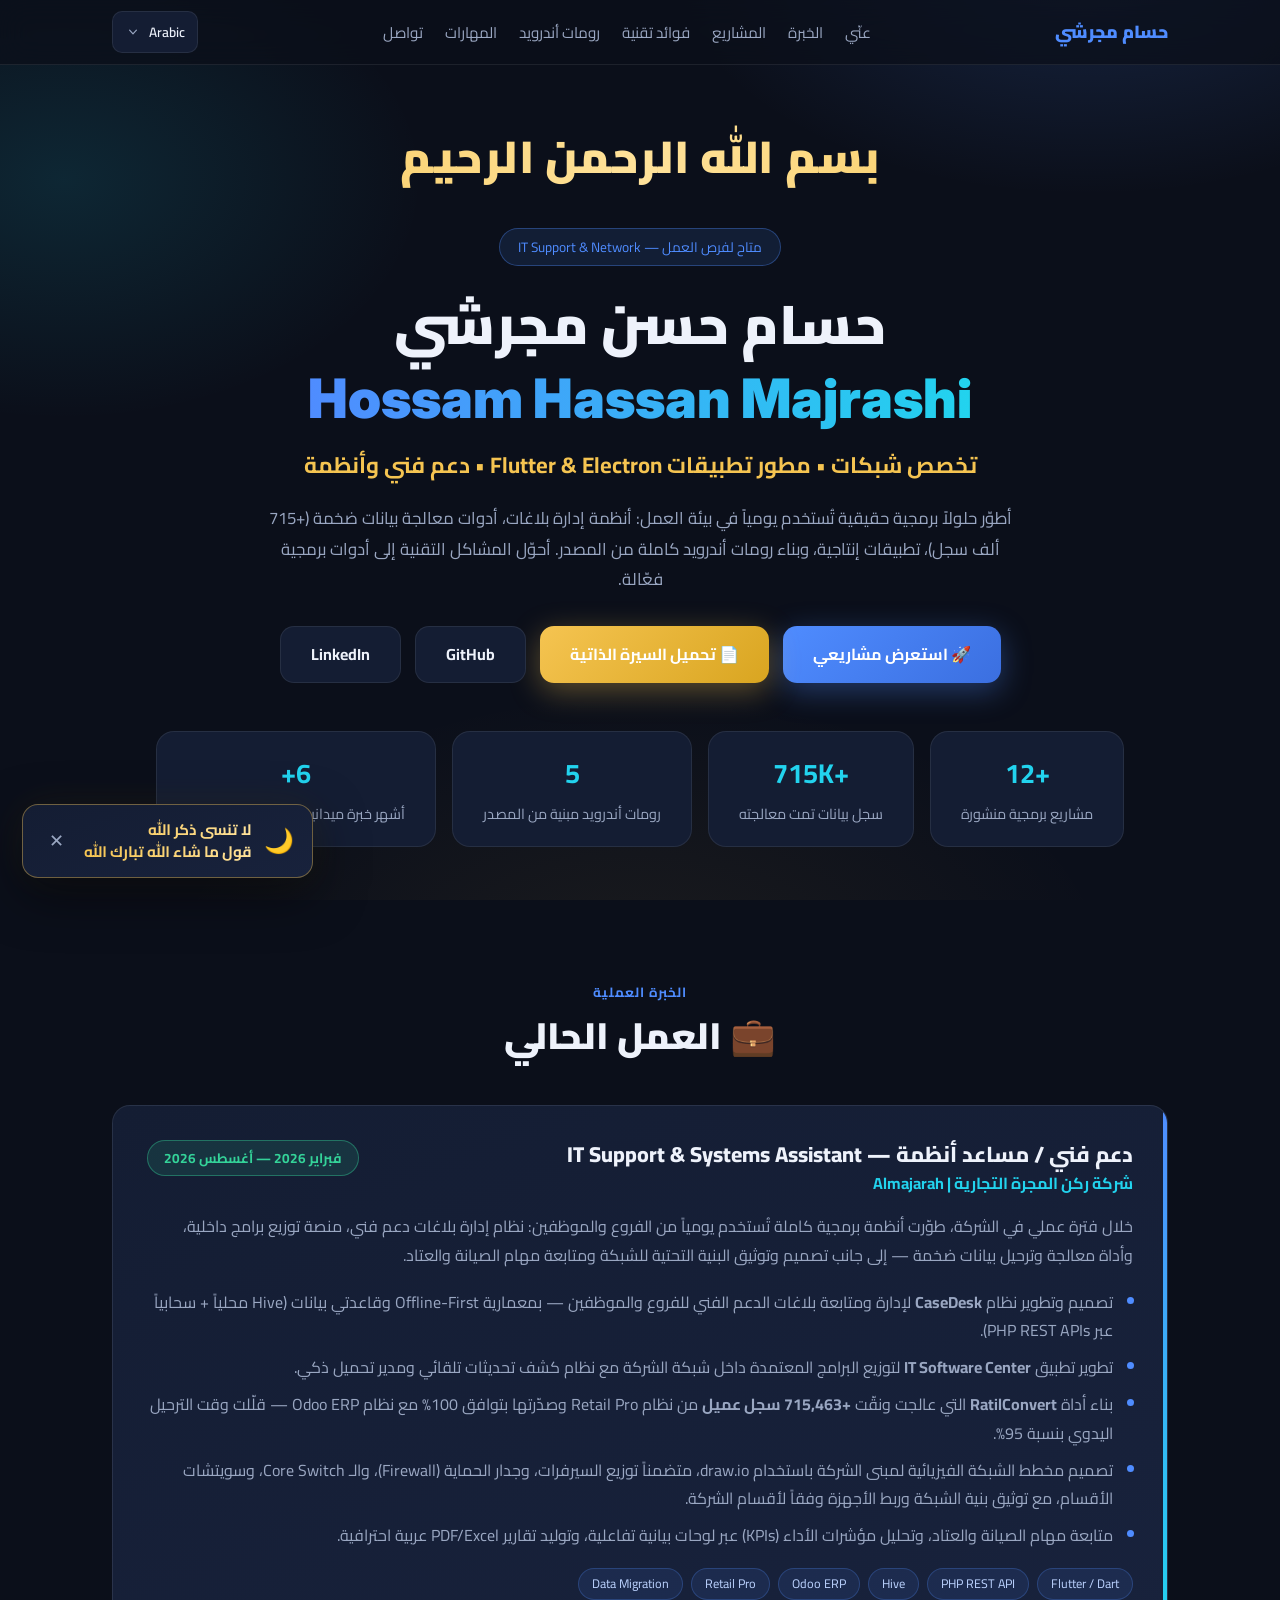
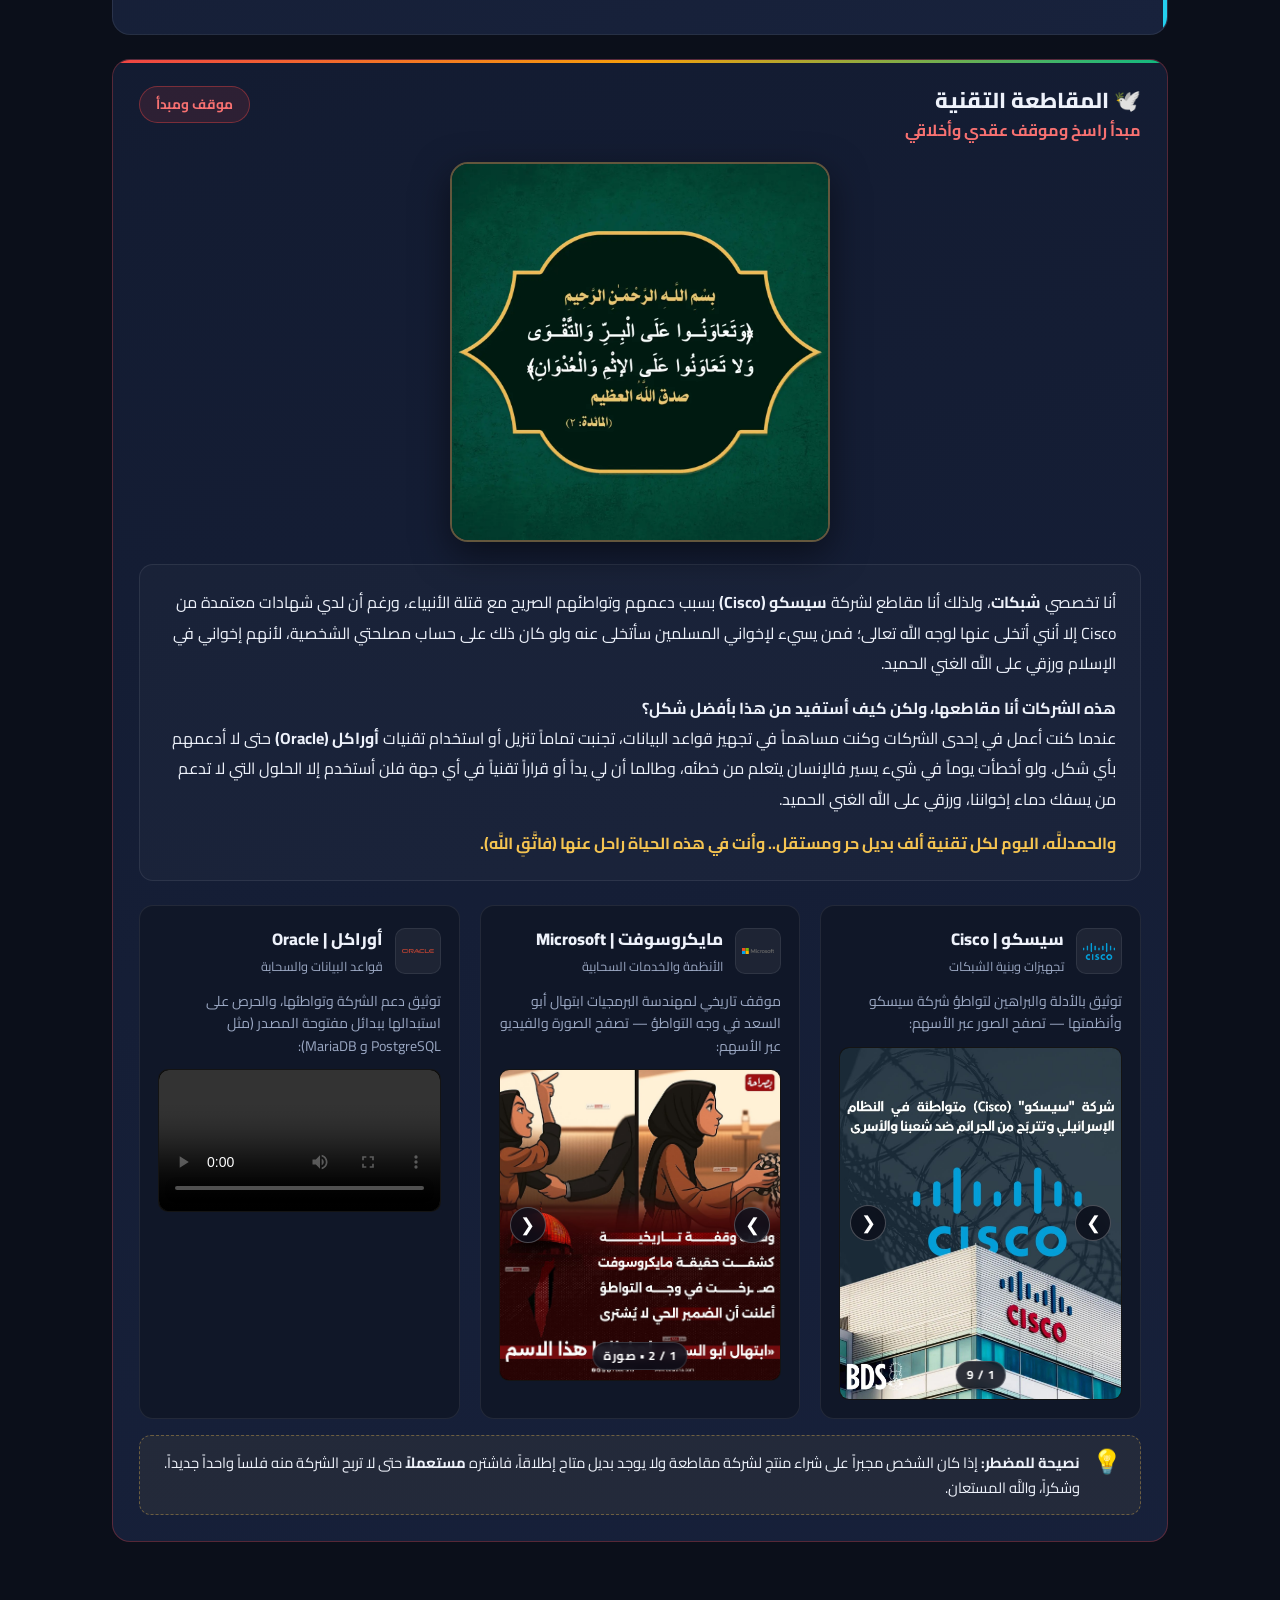
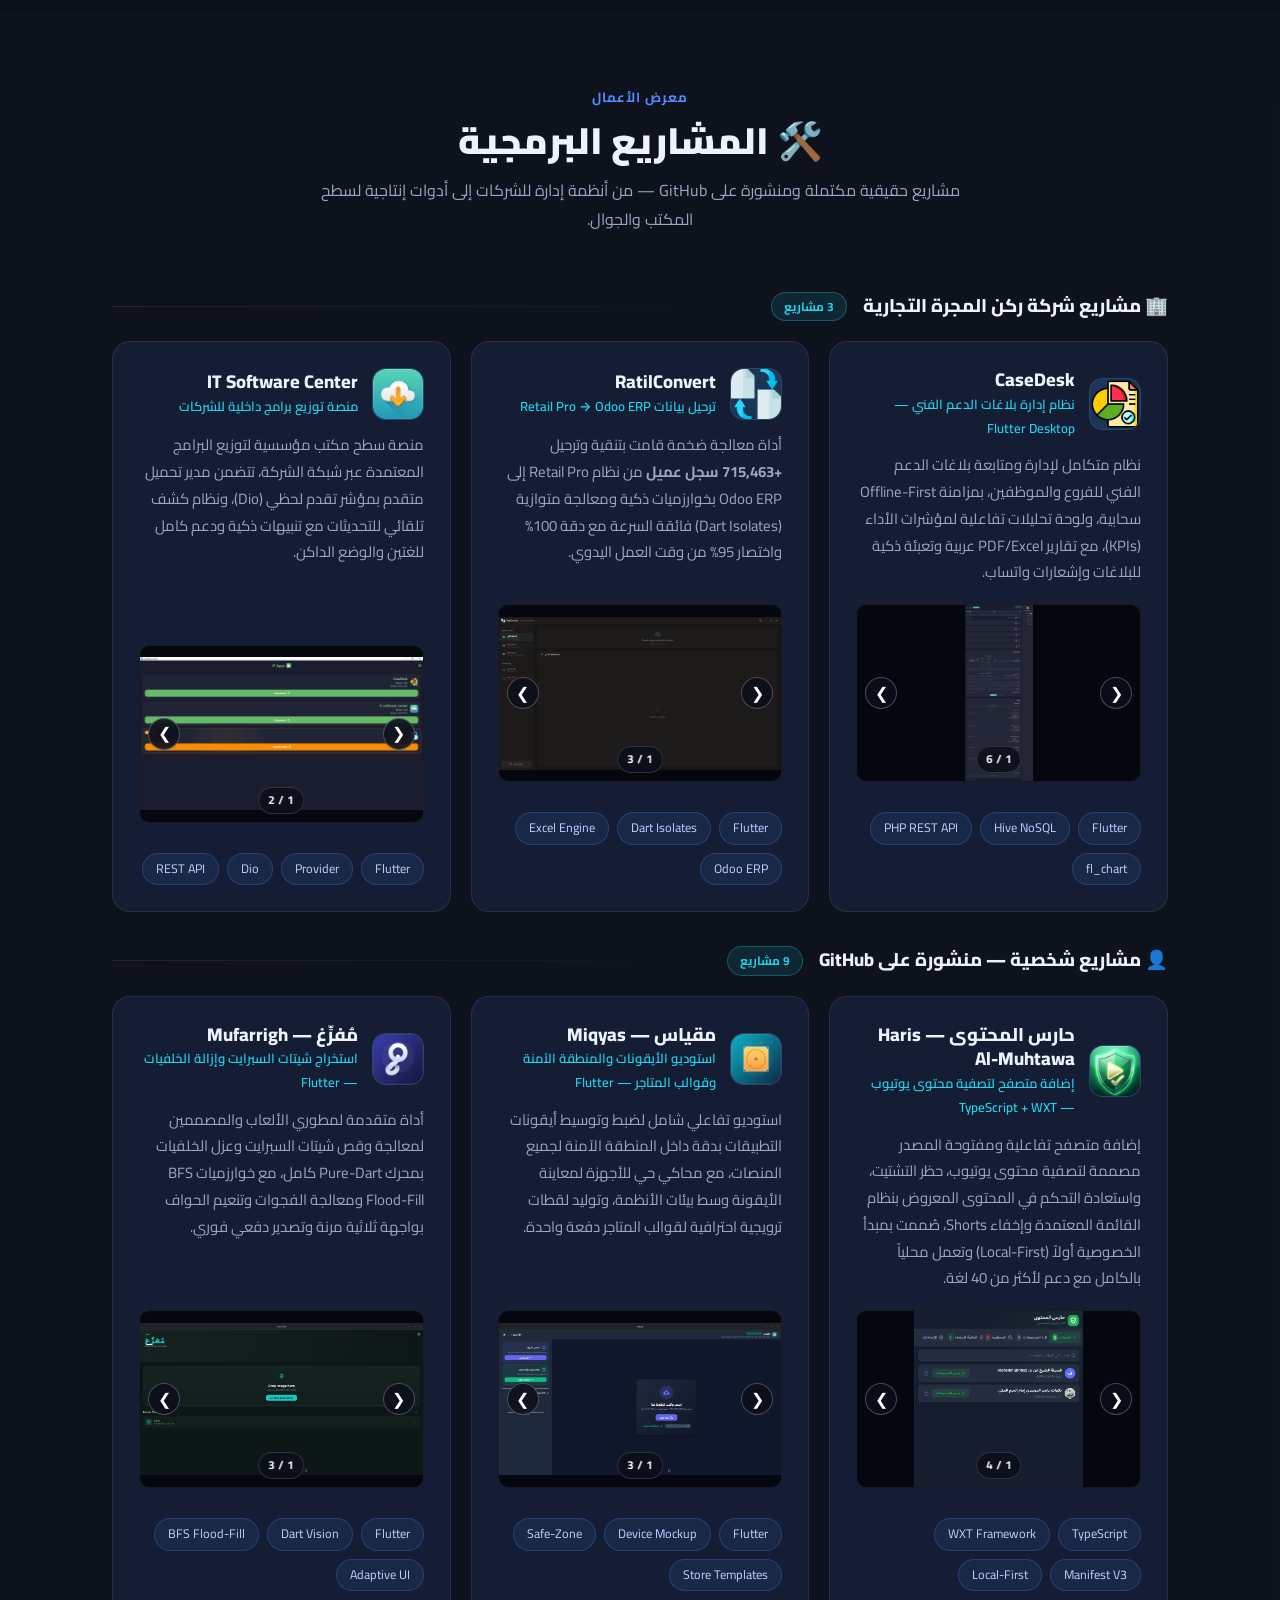
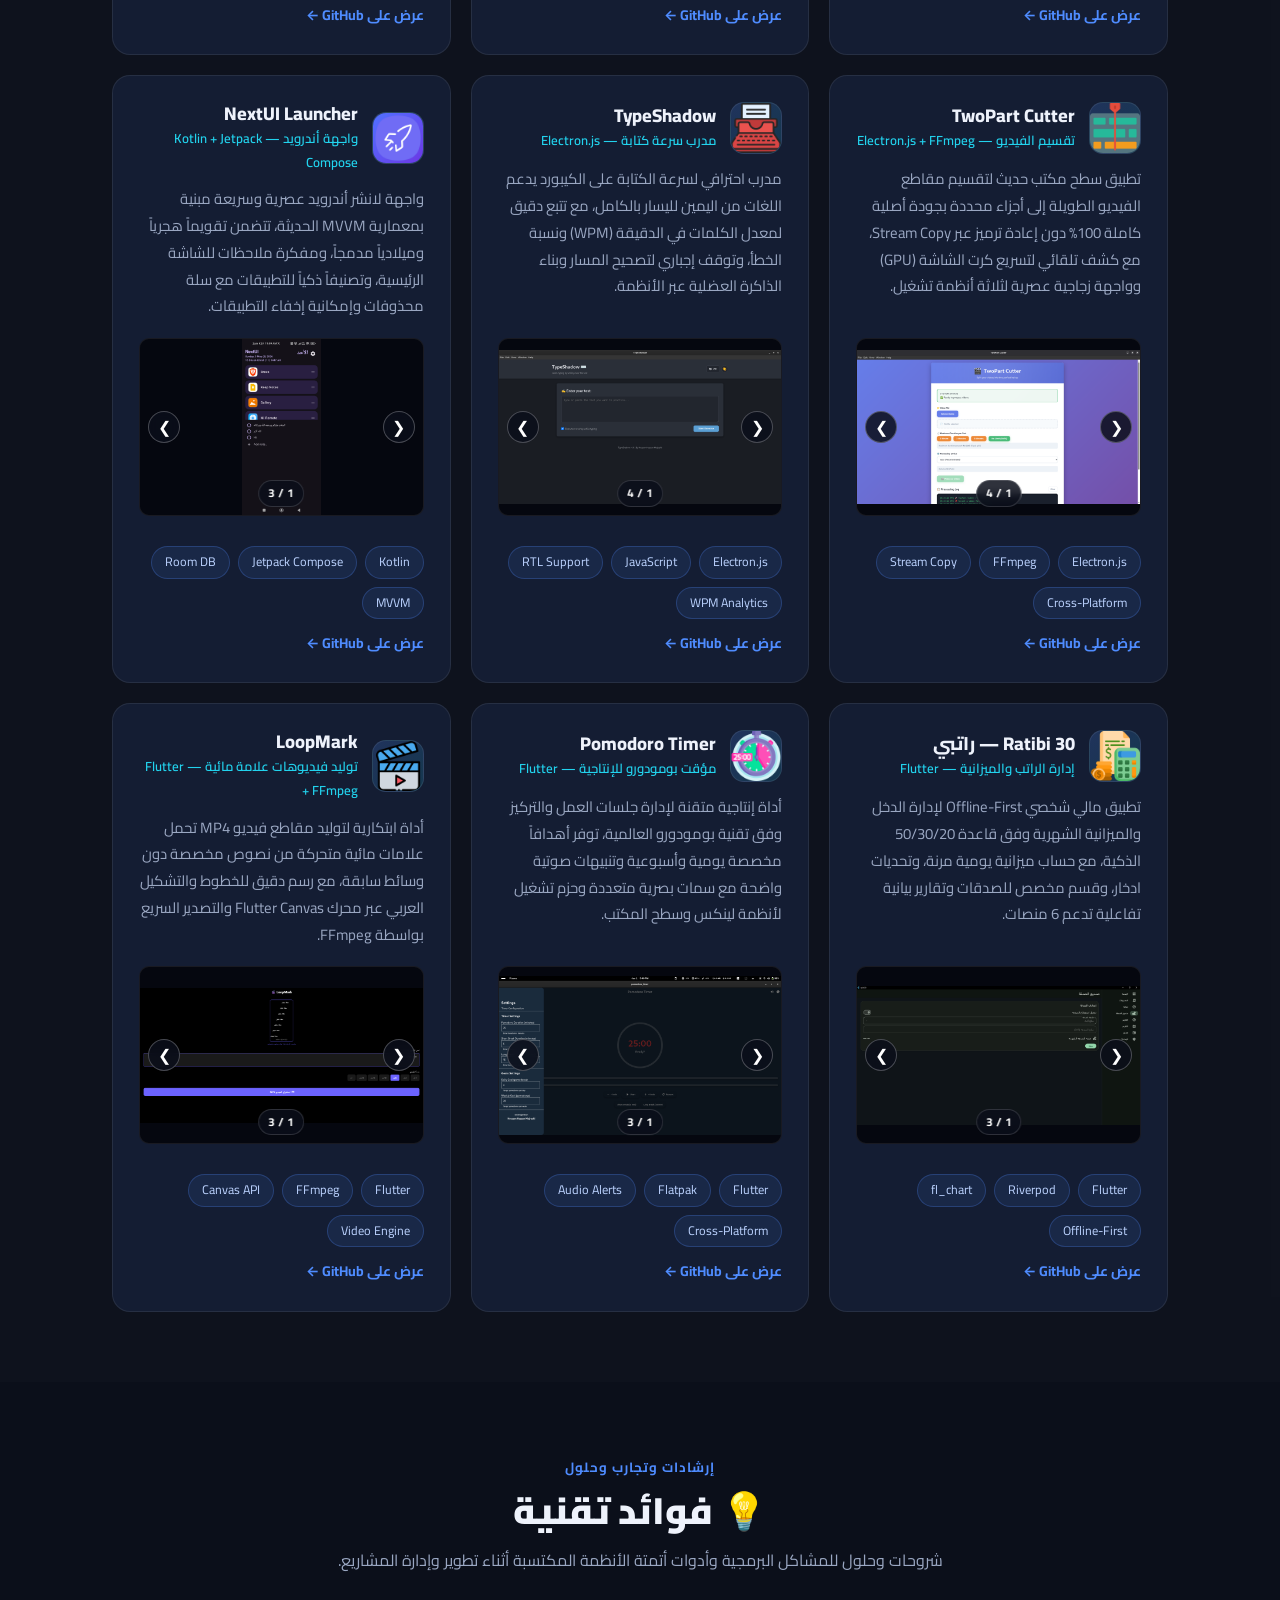
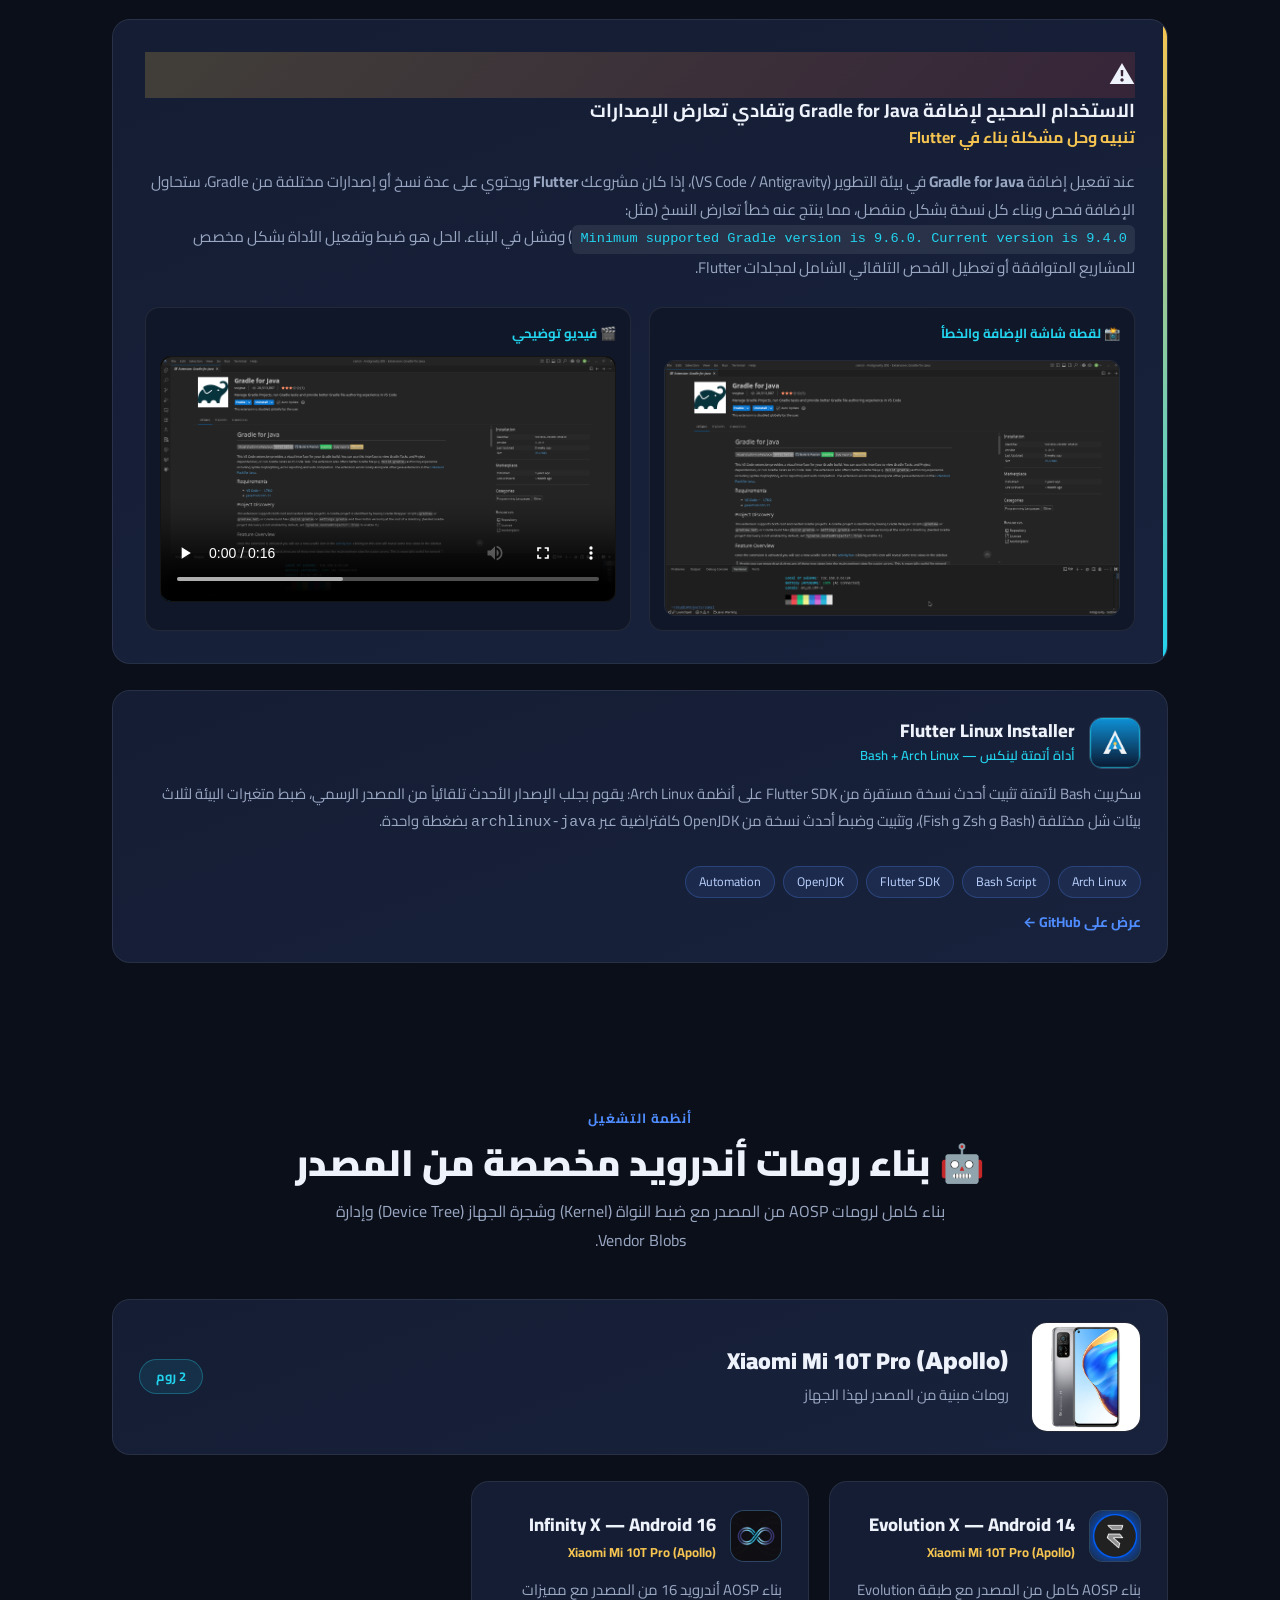
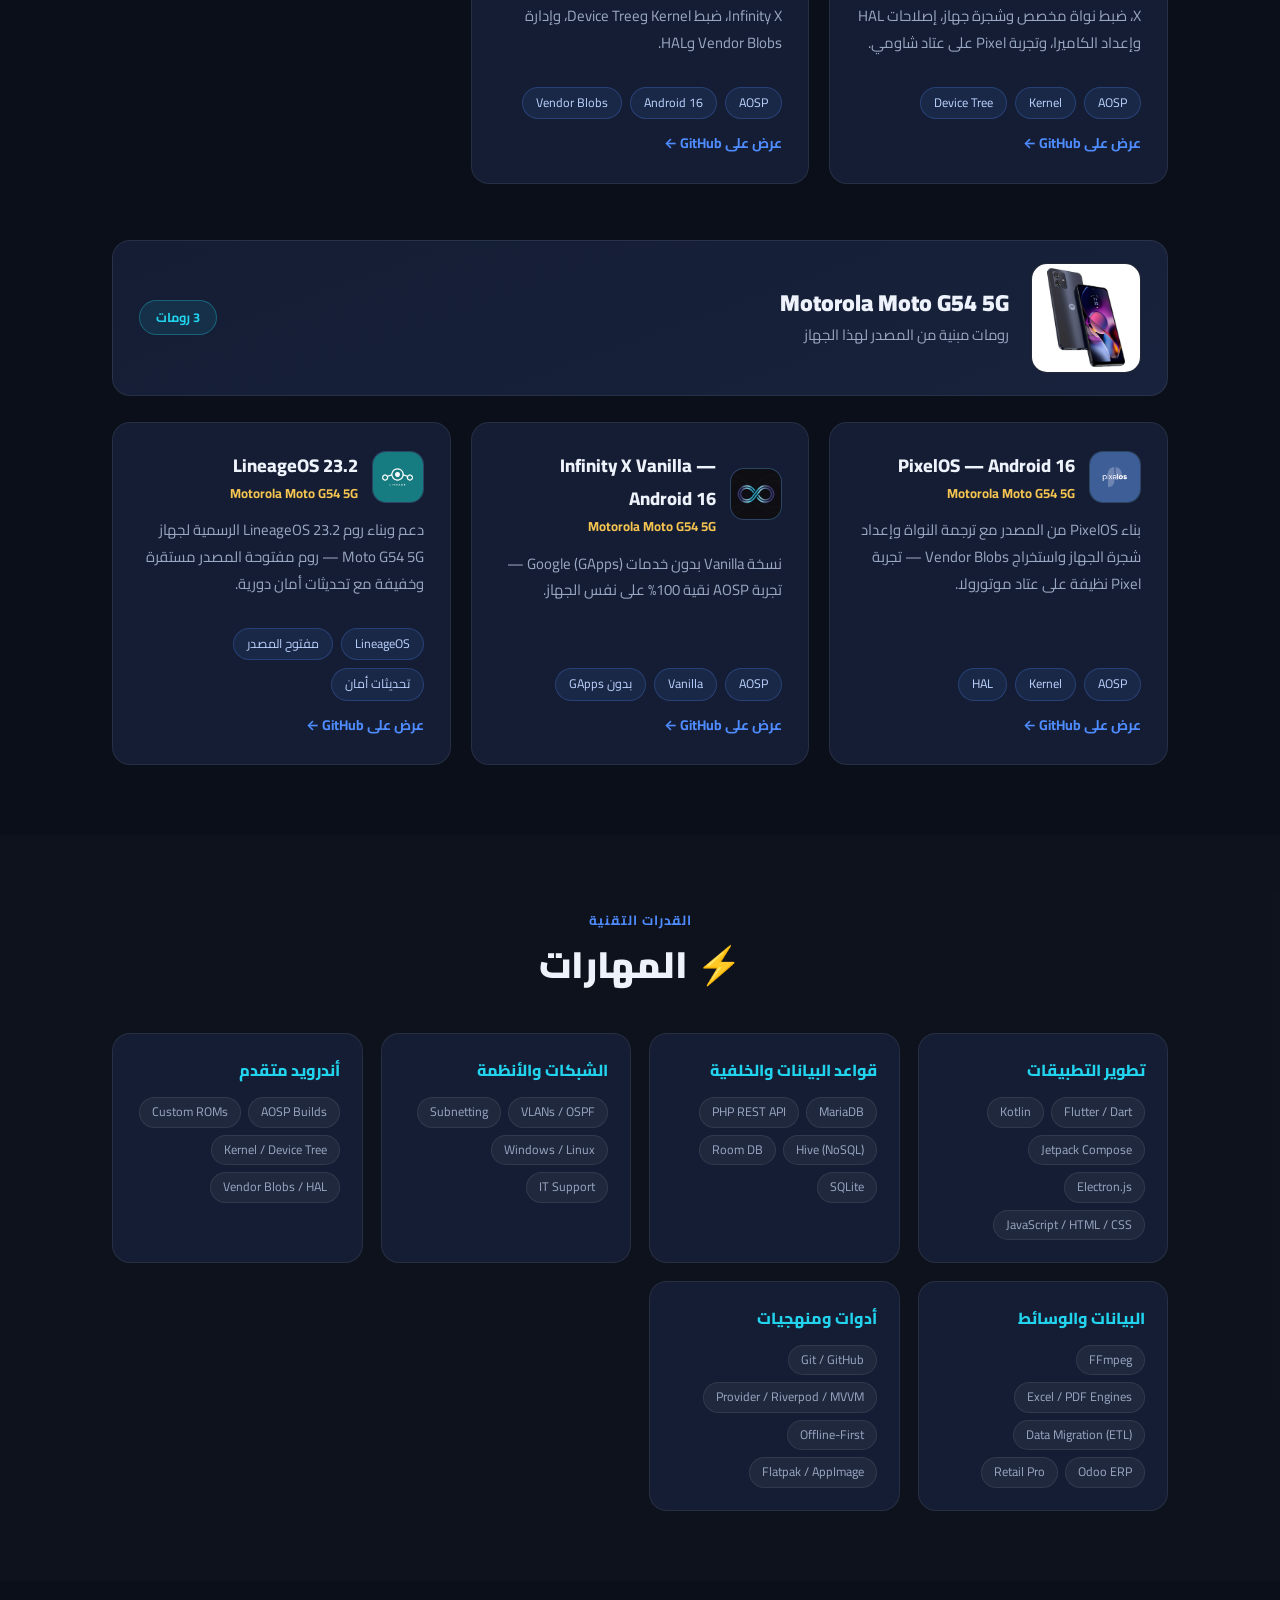
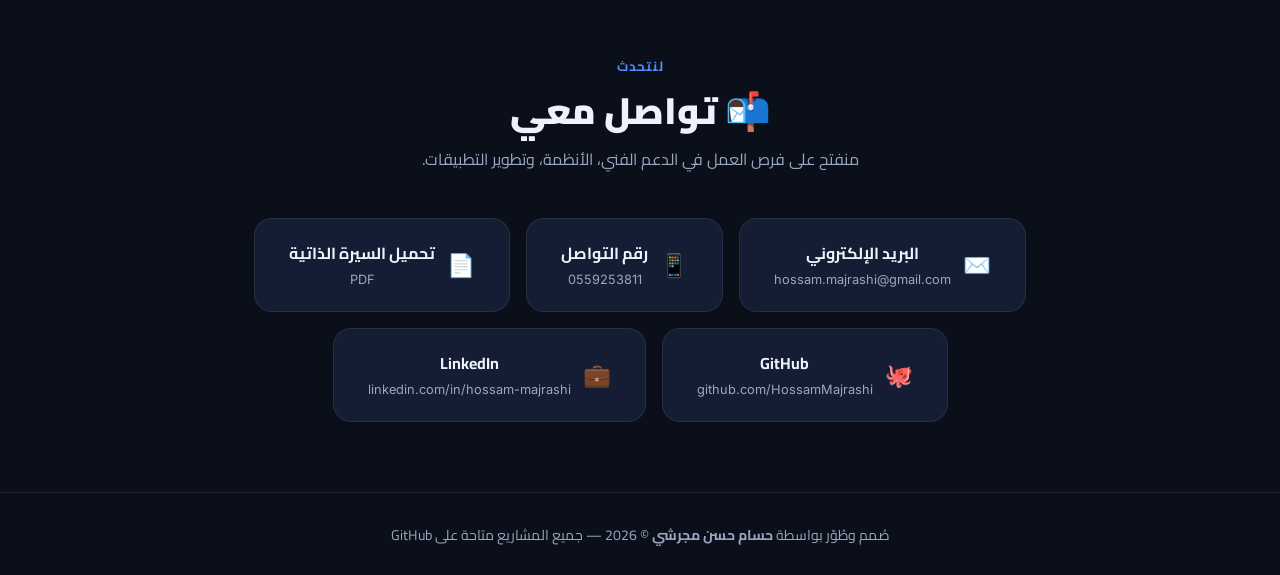
==== commit 9804ea9e: "Update project" ====
--- a/index.html
+++ b/index.html
@@ -8,597 +8,7 @@
 <link rel="preconnect" href="https://fonts.googleapis.com">
 <link rel="preconnect" href="https://fonts.gstatic.com" crossorigin>
 <link href="https://fonts.googleapis.com/css2?family=Cairo:wght@300;400;600;700;900&family=Inter:wght@300;400;600;800&display=swap" rel="stylesheet">
-<style>
-:root{
-  --bg:#0b0f1a; --bg2:#101728; --card:#141d33; --card2:#18223c;
-  --line:rgba(255,255,255,.08);
-  --txt:#eef2fb; --muted:#9aa7c2;
-  --acc:#4f8cff; --acc2:#22d3ee; --gold:#f5c451; --green:#34d399;
-  --radius:18px;
-}
-*{margin:0;padding:0;box-sizing:border-box}
-html{scroll-behavior:smooth}
-body{
-  font-family:'Cairo','Inter',sans-serif;
-  background:var(--bg); color:var(--txt);
-  line-height:1.8; overflow-x:hidden;
-}
-body::before{
-  content:""; position:fixed; inset:0; z-index:-1;
-  background:
-    radial-gradient(700px 400px at 85% -5%, rgba(79,140,255,.18), transparent 60%),
-    radial-gradient(600px 400px at 5% 20%, rgba(34,211,238,.12), transparent 60%),
-    radial-gradient(800px 500px at 50% 110%, rgba(245,196,81,.07), transparent 60%),
-    var(--bg);
-}
-.wrap{max-width:1100px;margin:0 auto;padding:0 22px}
-section{padding:70px 0}
-h1,h2,h3{line-height:1.35}
-.en{font-family:'Inter',sans-serif}
-
-/* ===== Nav ===== */
-nav{
-  position:sticky;top:0;z-index:50;
-  backdrop-filter:blur(14px);
-  background:rgba(11,15,26,.75);
-  border-bottom:1px solid var(--line);
-}
-nav .wrap{display:flex;align-items:center;justify-content:space-between;height:64px}
-nav .brand{font-weight:900;font-size:1.1rem}
-nav .brand span{color:var(--acc)}
-nav ul{display:flex;gap:22px;list-style:none}
-nav a{color:var(--muted);text-decoration:none;font-size:.95rem;transition:.2s}
-nav a:hover{color:var(--txt)}
-@media(max-width:760px){nav ul{display:none}}
-#langSel{
-  background:var(--card);color:var(--txt);border:1px solid var(--line);
-  border-radius:10px;padding:6px 10px;font-family:inherit;font-size:.85rem;
-  cursor:pointer;outline:none;
-}
-#langSel:hover{border-color:var(--acc)}
-html[dir="ltr"] body{font-family:'Inter','Cairo',sans-serif}
-
-/* ===== Hero ===== */
-.hero{padding:90px 0 60px;text-align:center}
-.badge{
-  display:inline-block;padding:6px 18px;border-radius:99px;font-size:.85rem;
-  background:rgba(79,140,255,.12);border:1px solid rgba(79,140,255,.35);color:var(--acc);
-  margin-bottom:22px;
-}
-.hero h1{font-size:clamp(2rem,5vw,3.4rem);font-weight:900}
-.hero h1 .grad{
-  background:linear-gradient(90deg,var(--acc),var(--acc2));
-  -webkit-background-clip:text;background-clip:text;color:transparent;
-}
-.hero .role{font-size:clamp(1.05rem,2.4vw,1.4rem);color:var(--gold);font-weight:700;margin-top:10px}
-.hero p.lead{max-width:760px;margin:18px auto 0;color:var(--muted);font-size:1.05rem}
-.cta{display:flex;gap:14px;justify-content:center;flex-wrap:wrap;margin-top:32px}
-.btn{
-  padding:13px 30px;border-radius:14px;font-weight:700;text-decoration:none;
-  font-size:1rem;transition:.25s;display:inline-flex;align-items:center;gap:8px;
-}
-.btn-p{background:linear-gradient(135deg,var(--acc),#3b6fe0);color:#fff;box-shadow:0 8px 30px rgba(79,140,255,.35)}
-.btn-p:hover{transform:translateY(-3px);box-shadow:0 14px 40px rgba(79,140,255,.45)}
-.btn-o{border:1px solid var(--line);color:var(--txt);background:var(--card)}
-.btn-o:hover{border-color:var(--acc);transform:translateY(-3px)}
-.stats{display:flex;gap:16px;justify-content:center;flex-wrap:wrap;margin-top:48px}
-.stat{
-  background:var(--card);border:1px solid var(--line);border-radius:var(--radius);
-  padding:18px 30px;min-width:150px;
-}
-.stat b{display:block;font-size:1.7rem;color:var(--acc2)}
-.stat span{color:var(--muted);font-size:.9rem}
-
-/* ===== Sections ===== */
-.sec-title{text-align:center;margin-bottom:44px}
-.sec-title small{color:var(--acc);font-weight:700;letter-spacing:1px}
-.sec-title h2{font-size:clamp(1.6rem,3.5vw,2.3rem);font-weight:900;margin-top:6px}
-.sec-title p{color:var(--muted);max-width:640px;margin:10px auto 0}
-
-/* ===== Experience ===== */
-.exp-card{
-  background:linear-gradient(160deg,var(--card),var(--card2));
-  border:1px solid var(--line);border-radius:var(--radius);
-  padding:34px;position:relative;overflow:hidden;
-}
-.exp-card::before{
-  content:"";position:absolute;inset-inline-start:0;top:0;bottom:0;width:4px;
-  background:linear-gradient(180deg,var(--acc),var(--acc2));
-}
-.exp-head{display:flex;justify-content:space-between;align-items:flex-start;flex-wrap:wrap;gap:12px}
-.exp-head h3{font-size:1.35rem;font-weight:800}
-.exp-head .co{color:var(--acc2);font-weight:700}
-.period{
-  background:rgba(52,211,153,.12);border:1px solid rgba(52,211,153,.4);color:var(--green);
-  padding:5px 16px;border-radius:99px;font-size:.85rem;font-weight:700;white-space:nowrap;
-}
-.exp-card ul{margin-top:18px;padding-inline-start:20px;color:var(--muted)}
-.exp-card ul li{margin-bottom:8px}
-.exp-card ul li::marker{color:var(--acc)}
-.tags{display:flex;flex-wrap:wrap;gap:8px;margin-top:18px}
-.tag{
-  font-size:.78rem;padding:4px 13px;border-radius:99px;
-  background:rgba(79,140,255,.1);border:1px solid rgba(79,140,255,.25);color:#bcd3ff;
-}
-
-/* ===== Projects grid ===== */
-.grid{display:grid;grid-template-columns:repeat(auto-fill,minmax(min(100%,285px),1fr));gap:20px}
-.card{
-  background:var(--card);border:1px solid var(--line);border-radius:var(--radius);
-  padding:26px;transition:.3s;display:flex;flex-direction:column;gap:12px;
-}
-.card:hover{transform:translateY(-6px);border-color:rgba(79,140,255,.5);box-shadow:0 20px 50px rgba(0,0,0,.4)}
-.card .top{display:flex;align-items:center;gap:14px}
-.card .icon{
-  width:52px;height:52px;border-radius:14px;flex-shrink:0;
-  display:flex;align-items:center;justify-content:center;font-size:1.5rem;
-  background:linear-gradient(135deg,rgba(79,140,255,.2),rgba(34,211,238,.15));
-  border:1px solid var(--line);overflow:hidden;
-}
-.card .icon img{width:100%;height:100%;object-fit:cover}
-.rom .icon img{width:100%;height:100%;object-fit:cover}
-.card h3{font-size:1.15rem;font-weight:800}
-.card .sub{color:var(--acc2);font-size:.82rem;font-weight:600}
-.card p{color:var(--muted);font-size:.93rem;flex:1}
-.card .link{
-  color:var(--acc);text-decoration:none;font-size:.88rem;font-weight:700;
-  display:inline-flex;align-items:center;gap:6px;
-}
-.card .link:hover{color:var(--acc2)}
-.shots{display:grid;grid-template-columns:repeat(2,1fr);gap:8px;margin-top:4px}
-.shots img{
-  width:100%;border-radius:10px;border:1px solid var(--line);cursor:pointer;
-  transition:.25s;aspect-ratio:16/10;object-fit:cover;
-}
-.shots img:hover{transform:scale(1.03);border-color:var(--acc)}
-
-/* Card Slider (Same concept as Cisco Slider) */
-.card-slider{
-  position:relative;border-radius:10px;overflow:hidden;
-  background:#05070f;border:1px solid var(--line);
-  display:flex;align-items:center;justify-content:center;
-  aspect-ratio:16/10;width:100%;margin-top:6px;
-}
-.card-slider-img{
-  width:100%;height:100%;object-fit:contain;display:block;
-  transition:opacity .2s ease, transform .25s ease;cursor:pointer;
-}
-.card-slider-img:hover{transform:scale(1.02)}
-.card-slider-btn{
-  position:absolute;top:50%;transform:translateY(-50%);
-  background:rgba(11,15,26,.85);color:#fff;border:1px solid rgba(255,255,255,.25);
-  width:32px;height:32px;border-radius:50%;display:flex;align-items:center;justify-content:center;
-  cursor:pointer;font-size:1rem;transition:.2s;backdrop-filter:blur(6px);
-  z-index:2;user-select:none;
-}
-.card-slider-btn:hover{
-  background:rgba(79,140,255,.9);color:#fff;transform:translateY(-50%) scale(1.1);
-}
-.card-slider-prev{left:8px}
-.card-slider-next{right:8px}
-.card-slider-counter{
-  position:absolute;bottom:8px;left:50%;transform:translateX(-50%);
-  background:rgba(11,15,26,.85);border:1px solid rgba(255,255,255,.15);
-  color:#fff;font-size:.72rem;font-weight:700;padding:2px 9px;
-  border-radius:20px;letter-spacing:.5px;backdrop-filter:blur(4px);
-  user-select:none;z-index:2;pointer-events:none;
-}
-
-/* ===== ROMs ===== */
-.rom{
-  background:var(--card);border:1px solid var(--line);border-radius:var(--radius);
-  padding:26px;display:flex;flex-direction:column;gap:12px;transition:.3s;
-}
-.rom:hover{transform:translateY(-6px);border-color:rgba(79,140,255,.5);box-shadow:0 20px 50px rgba(0,0,0,.4)}
-.rom .top{display:flex;align-items:center;gap:14px}
-.rom .icon{
-  width:52px;height:52px;border-radius:14px;flex-shrink:0;
-  display:flex;align-items:center;justify-content:center;font-size:1.5rem;
-  background:linear-gradient(135deg,rgba(79,140,255,.2),rgba(34,211,238,.15));
-  border:1px solid var(--line);overflow:hidden;
-}
-.rom h4{font-size:1.15rem;font-weight:800}
-.rom .dev{color:var(--gold);font-size:.82rem;font-weight:700}
-.rom p{color:var(--muted);font-size:.93rem;flex:1}
-.rom .link{
-  color:var(--acc);text-decoration:none;font-size:.88rem;font-weight:700;
-  display:inline-flex;align-items:center;gap:6px;
-}
-.rom .link:hover{color:var(--acc2)}
-
-/* ===== Sub-group titles ===== */
-.subgroup{
-  grid-column:1/-1;display:flex;align-items:center;gap:16px;margin-top:14px;
-}
-.subgroup h3{font-size:1.15rem;font-weight:800}
-@media(max-width:600px){
-  .subgroup{flex-wrap:wrap;gap:8px}
-  .subgroup .line{display:none}
-}
-.subgroup .line{flex:1;height:1px;background:linear-gradient(90deg,var(--line),transparent)}
-.subgroup .cnt{
-  font-size:.75rem;font-weight:700;color:var(--acc2);
-  background:rgba(34,211,238,.1);border:1px solid rgba(34,211,238,.3);
-  padding:3px 12px;border-radius:99px;white-space:nowrap;
-}
-
-/* ===== Device groups (ROMs) ===== */
-.device-group{margin-bottom:56px}
-.device-group:last-child{margin-bottom:0}
-.device-head{
-  display:flex;align-items:center;gap:22px;margin-bottom:26px;
-  background:linear-gradient(160deg,var(--card),var(--card2));
-  border:1px solid var(--line);border-radius:var(--radius);padding:22px 26px;
-}
-.device-head .dev-img{
-  width:110px;height:110px;border-radius:16px;flex-shrink:0;overflow:hidden;
-  border:1px solid var(--line);background:var(--bg2);
-}
-.device-head .dev-img img{width:100%;height:100%;object-fit:cover}
-.device-head h3{font-size:1.45rem;font-weight:900}
-.device-head .dev-sub{color:var(--muted);font-size:.92rem;margin-top:4px}
-.device-head .dev-cnt{
-  margin-inline-start:auto;font-size:.8rem;font-weight:700;color:var(--acc2);
-  background:rgba(34,211,238,.1);border:1px solid rgba(34,211,238,.3);
-  padding:5px 16px;border-radius:99px;white-space:nowrap;
-}
-@media(max-width:560px){
-  .device-head{flex-wrap:wrap;gap:14px}
-  .device-head .dev-img{width:80px;height:80px}
-  .device-head .dev-cnt{margin-inline-start:0}
-}
-
-/* ===== Skills ===== */
-.skills{display:grid;grid-template-columns:repeat(auto-fill,minmax(230px,1fr));gap:18px}
-.skill{background:var(--card);border:1px solid var(--line);border-radius:var(--radius);padding:22px}
-.skill h4{font-size:1rem;font-weight:800;margin-bottom:12px;color:var(--acc2)}
-.skill .chips{display:flex;flex-wrap:wrap;gap:7px}
-.chip{font-size:.78rem;padding:3px 12px;border-radius:99px;background:rgba(255,255,255,.05);border:1px solid var(--line);color:var(--muted)}
-
-/* ===== Contact ===== */
-.contact{text-align:center}
-.contact .cards{display:flex;justify-content:center;gap:16px;flex-wrap:wrap;margin-top:30px}
-.c-card{
-  background:var(--card);border:1px solid var(--line);border-radius:var(--radius);
-  padding:20px 34px;text-decoration:none;color:var(--txt);transition:.25s;
-  display:flex;align-items:center;gap:12px;font-weight:700;
-}
-.c-card:hover{transform:translateY(-4px);border-color:var(--acc)}
-.c-card .ic{font-size:1.4rem}
-.c-card small{display:block;color:var(--muted);font-weight:400;font-size:.8rem}
-
-footer{
-  border-top:1px solid var(--line);padding:30px 0;text-align:center;
-  color:var(--muted);font-size:.88rem;
-}
-
-/* ===== Lightbox Gallery ===== */
-.lightbox{
-  display:none;position:fixed;inset:0;z-index:1000;
-  background:rgba(5,8,16,.95);backdrop-filter:blur(14px);
-  flex-direction:column;align-items:center;justify-content:space-between;
-  padding:16px 20px 20px;user-select:none;
-}
-.lightbox.open{display:flex}
-
-.lb-close{
-  position:absolute;top:18px;inset-inline-end:24px;
-  width:42px;height:42px;border-radius:50%;
-  background:rgba(255,255,255,.08);border:1px solid rgba(255,255,255,.2);
-  color:#fff;font-size:1.3rem;cursor:pointer;display:flex;
-  align-items:center;justify-content:center;transition:.2s ease;
-  z-index:1010;backdrop-filter:blur(6px);
-}
-.lb-close:hover{
-  background:rgba(239,68,68,.85);border-color:#ef4444;
-  transform:scale(1.08) rotate(90deg);
-}
-
-.lb-counter{
-  position:absolute;top:22px;left:50%;transform:translateX(-50%);
-  background:rgba(11,15,26,.85);border:1px solid rgba(255,255,255,.2);
-  color:#e2e8f0;font-size:.82rem;font-weight:700;padding:4px 16px;
-  border-radius:99px;letter-spacing:.5px;backdrop-filter:blur(8px);
-  z-index:1005;
-}
-
-.lb-stage{
-  flex:1;width:100%;max-width:1300px;display:flex;
-  align-items:center;justify-content:center;position:relative;
-  min-height:0;margin:46px 0 12px;
-}
-
-.lb-img-wrap{
-  max-width:90%;max-height:100%;display:flex;
-  align-items:center;justify-content:center;
-}
-
-.lb-stage img, .lb-stage video{
-  max-width:100%;max-height:68vh;object-fit:contain;
-  border-radius:14px;border:1px solid rgba(255,255,255,.15);
-  box-shadow:0 25px 70px rgba(0,0,0,.85);
-  transition:opacity .18s ease, transform .2s ease;
-  background:#05070f;
-}
-
-.lb-arrow{
-  position:absolute;top:50%;transform:translateY(-50%);
-  width:48px;height:48px;border-radius:50%;
-  background:rgba(11,15,26,.85);color:#fff;border:1px solid rgba(255,255,255,.25);
-  display:flex;align-items:center;justify-content:center;
-  font-size:1.4rem;cursor:pointer;transition:.2s ease;
-  backdrop-filter:blur(8px);z-index:1005;
-}
-.lb-arrow:hover{
-  background:rgba(79,140,255,.95);border-color:var(--acc);
-  transform:translateY(-50%) scale(1.1);box-shadow:0 0 20px rgba(79,140,255,.5);
-}
-.lb-prev{left:16px}
-.lb-next{right:16px}
-
-/* Thumbnails strip ("مربعات للصور والفيديو") */
-.lb-thumbs{
-  display:flex;align-items:center;justify-content:center;gap:10px;
-  width:100%;max-width:94vw;overflow-x:auto;padding:8px 6px;
-  scrollbar-width:thin;scrollbar-color:rgba(79,140,255,.4) transparent;
-  min-height:74px;
-}
-.lb-thumbs::-webkit-scrollbar{height:6px}
-.lb-thumbs::-webkit-scrollbar-thumb{background:rgba(79,140,255,.4);border-radius:4px}
-
-.lb-thumb{
-  width:60px;height:60px;flex-shrink:0;border-radius:10px;
-  overflow:hidden;cursor:pointer;border:2px solid rgba(255,255,255,.18);
-  background:#090d16;opacity:.5;transition:all .2s ease;
-  display:flex;align-items:center;justify-content:center;
-  position:relative;
-}
-.lb-thumb:hover{
-  opacity:.9;transform:translateY(-3px);border-color:rgba(255,255,255,.6);
-}
-.lb-thumb.active{
-  opacity:1;border-color:var(--gold,#f59e0b);
-  box-shadow:0 0 14px rgba(245,158,11,.6);
-  transform:translateY(-4px) scale(1.08);
-}
-.lb-thumb img{
-  width:100%;height:100%;object-fit:cover;display:block;
-}
-.lb-play-badge{
-  position:absolute;inset:0;display:flex;align-items:center;justify-content:center;
-  background:rgba(0,0,0,.5);color:#fff;font-size:1.05rem;
-  transition:.2s ease;pointer-events:none;
-}
-.lb-thumb:hover .lb-play-badge{
-  background:rgba(79,140,255,.6);color:#fff;transform:scale(1.1);
-}
-.lb-thumb.active .lb-play-badge{
-  background:rgba(245,158,11,.35);color:#ffd700;
-}
-
-@media(max-width:640px){
-  .lightbox{padding:12px 14px 14px}
-  .lb-stage{margin:40px 0 8px}
-  .lb-stage img, .lb-stage video{max-height:58vh}
-  .lb-arrow{width:38px;height:38px;font-size:1.1rem}
-  .lb-prev{left:4px}
-  .lb-next{right:4px}
-  .lb-thumb{width:48px;height:48px;border-radius:8px}
-}
-
-.reveal{opacity:0;transform:translateY(26px);transition:.7s ease}
-.reveal.in{opacity:1;transform:none}
-
-/* ===== Welcome Toast ===== */
-.welcome-toast{
-  position:fixed;bottom:22px;inset-inline-end:22px;z-index:200;
-  background:linear-gradient(160deg,var(--card),var(--card2));
-  border:1px solid rgba(245,196,81,.4);border-radius:16px;
-  padding:14px 18px;display:flex;align-items:center;gap:12px;
-  box-shadow:0 16px 50px rgba(0,0,0,.5),0 0 40px rgba(245,196,81,.07);
-  transform:translateY(80px);opacity:0;
-  animation:wtoastIn .6s .8s ease forwards;
-  max-width:320px;
-}
-@keyframes wtoastIn{to{transform:none;opacity:1}}
-.welcome-toast.hide{transition:.4s;opacity:0!important;transform:translateY(80px)!important;pointer-events:none}
-.welcome-toast .wt-content{
-  display:flex;align-items:center;gap:12px;
-  transition:opacity .35s ease, transform .35s ease;
-}
-.welcome-toast .wt-content.fade-out{opacity:0;transform:translateY(5px)}
-.welcome-toast .wt-ic{font-size:1.5rem}
-.welcome-toast p{
-  flex:1;min-width:0;
-  font-weight:700;font-size:.95rem;line-height:1.45;
-  background:linear-gradient(90deg,var(--gold),#ffe29a);
-  -webkit-background-clip:text;background-clip:text;color:transparent;
-}
-.welcome-toast .wt-close{
-  background:none;border:none;color:var(--muted);font-size:1.15rem;
-  cursor:pointer;padding:4px 8px;border-radius:8px;transition:.2s;line-height:1;
-  margin-inline-start:auto;flex-shrink:0;
-}
-.welcome-toast .wt-close:hover{color:var(--txt);background:rgba(255,255,255,.08)}
-
-/* ===== Basmala ===== */
-.basmala{
-  text-align:center;padding:0;margin-top:-38px;
-  font-size:clamp(1.35rem,4.8vw,2.8rem);font-weight:900;
-  background:linear-gradient(90deg,var(--gold),#ffe29a,var(--gold));
-  -webkit-background-clip:text;background-clip:text;color:transparent;
-  letter-spacing:.5px;
-}
-@media(max-width:480px){
-  .basmala{margin-top:-20px}
-}
-
-/* ===== Tech Tips ===== */
-.tips-grid{display:flex;flex-direction:column;gap:26px}
-.tip-card{
-  background:linear-gradient(160deg,var(--card),var(--card2));
-  border:1px solid var(--line);border-radius:var(--radius);
-  padding:32px;display:flex;flex-direction:column;gap:16px;
-  position:relative;overflow:hidden;
-}
-.tip-card::before{
-  content:"";position:absolute;inset-inline-start:0;top:0;bottom:0;width:4px;
-  background:linear-gradient(180deg,var(--gold),var(--acc2));
-}
-.tip-header{display:flex;flex-direction:column;gap:8px}
-.tip-badge{
-  display:inline-flex;align-items:center;gap:6px;
-  background:rgba(245,196,81,.12);border:1px solid rgba(245,196,81,.35);
-  color:var(--gold);padding:4px 14px;border-radius:99px;font-size:.82rem;font-weight:700;
-  width:fit-content;
-}
-.tip-header h3{font-size:1.35rem;font-weight:800}
-.tip-card p{color:var(--muted);font-size:.96rem;line-height:1.8}
-.tip-card p code{
-  background:rgba(255,255,255,.08);color:var(--acc2);
-  padding:2px 8px;border-radius:6px;font-size:.85rem;font-family:monospace;
-  word-break:break-word;overflow-wrap:anywhere;display:inline-block;max-width:100%;
-}
-.tip-media{
-  display:grid;grid-template-columns:repeat(auto-fit,minmax(300px,1fr));
-  gap:18px;margin-top:10px;
-}
-.media-box{
-  background:var(--bg2);border:1px solid var(--line);border-radius:14px;
-  padding:14px;display:flex;flex-direction:column;gap:10px;
-}
-.media-tag{font-size:.82rem;color:var(--acc2);font-weight:700}
-.video-wrapper{
-  position:relative;border-radius:10px;overflow:hidden;
-  border:1px solid var(--line);background:#000;
-}
-.video-wrapper video{
-  width:100%;height:auto;display:block;border-radius:10px;
-  max-height:360px;object-fit:contain;
-}
-
-/* ===== Technical Boycott ===== */
-.boycott-card{
-  background:linear-gradient(165deg, rgba(20,29,51,.95), rgba(24,34,60,.95));
-  border:1px solid rgba(239,68,68,.3);
-  border-radius:var(--radius);
-  position:relative;overflow:hidden;
-  padding:26px;
-}
-.boycott-card::before{
-  content:"";position:absolute;top:0;left:0;right:0;height:3px;
-  background:linear-gradient(90deg,#ef4444,#f59e0b,#10b981);
-}
-.boycott-ayah-wrap{
-  display:flex;flex-direction:column;align-items:center;
-  margin:18px 0 22px;
-}
-.boycott-ayah-img{
-  max-width:380px;width:100%;border-radius:18px;
-  border:2px solid rgba(245,196,81,.35);
-  box-shadow:0 12px 36px rgba(0,0,0,.5);
-  cursor:pointer;transition:transform .3s ease, box-shadow .3s ease;
-}
-.boycott-ayah-img:hover{
-  transform:scale(1.02);box-shadow:0 16px 44px rgba(245,196,81,.25);
-}
-.boycott-statement{
-  background:rgba(255,255,255,.025);border:1px solid var(--line);
-  border-radius:14px;padding:22px 24px;margin:20px 0 24px;
-  line-height:1.9;font-size:1rem;color:var(--txt);
-}
-.boycott-statement p{margin-bottom:14px}
-.boycott-statement p:last-child{margin-bottom:0}
-
-/* Boycott Grid */
-.boycott-grid{
-  display:grid;grid-template-columns:repeat(auto-fit,minmax(min(100%,300px),1fr));
-  gap:20px;margin:22px 0 16px;
-}
-.boycott-box{
-  background:var(--bg2);border:1px solid var(--line);border-radius:14px;
-  padding:18px;display:flex;flex-direction:column;gap:12px;
-  transition:border-color .3s;
-}
-.boycott-box:hover{border-color:rgba(239,68,68,.4)}
-.boycott-box-head{display:flex;align-items:center;gap:12px}
-.boycott-box-head .logo-wrap{
-  width:46px;height:46px;border-radius:10px;background:rgba(255,255,255,.06);
-  display:flex;align-items:center;justify-content:center;padding:6px;
-  border:1px solid var(--line);flex-shrink:0;
-}
-.boycott-box-head .logo-wrap img{
-  max-width:100%;max-height:100%;object-fit:contain;display:block;
-}
-.boycott-box-head h4{font-size:1.05rem;font-weight:800}
-.boycott-box-head .sub{font-size:.8rem;color:var(--muted)}
-
-/* Cisco Slider */
-.cisco-slider{
-  position:relative;border-radius:10px;overflow:hidden;
-  background:#000;border:1px solid var(--line);
-  display:flex;align-items:center;justify-content:center;
-  min-height:280px;
-}
-.cisco-slider-img{
-  width:100%;max-height:380px;object-fit:contain;display:block;
-  transition:opacity .2s ease;cursor:pointer;
-}
-.cisco-slider-btn{
-  position:absolute;top:50%;transform:translateY(-50%);
-  background:rgba(11,15,26,.85);color:#fff;border:1px solid rgba(255,255,255,.25);
-  width:36px;height:36px;border-radius:50%;display:flex;align-items:center;justify-content:center;
-  cursor:pointer;font-size:1.1rem;transition:.2s;backdrop-filter:blur(6px);
-  z-index:2;user-select:none;
-}
-.cisco-slider-btn:hover{
-  background:rgba(79,140,255,.9);color:#fff;transform:translateY(-50%) scale(1.1);
-}
-.cisco-slider-btn-prev{left:10px}
-.cisco-slider-btn-next{right:10px}
-.cisco-slider-counter{
-  position:absolute;bottom:10px;left:50%;transform:translateX(-50%);
-  background:rgba(11,15,26,.85);border:1px solid rgba(255,255,255,.15);
-  color:#fff;font-size:.76rem;font-weight:700;padding:2px 10px;
-  border-radius:20px;letter-spacing:.5px;backdrop-filter:blur(4px);
-  user-select:none;z-index:2;
-}
-
-/* Tip / Advice */
-.boycott-tip{
-  background:rgba(245,196,81,.06);border:1px dashed rgba(245,196,81,.35);
-  border-radius:12px;padding:14px 18px;display:flex;align-items:flex-start;gap:12px;
-  margin-top:14px;
-}
-.boycott-tip-icon{font-size:1.5rem;line-height:1;flex-shrink:0}
-.boycott-tip p{font-size:.92rem;color:var(--txt);line-height:1.7;margin:0}
-
-/* ===== Mobile Responsive Fixes ===== */
-img, video { max-width: 100%; height: auto; }
-code { word-break: break-word; overflow-wrap: anywhere; }
-.card, .rom, .tip-card, .exp-card, .skill, .media-box, .boycott-card, .boycott-box { min-width: 0; }
-@media(max-width: 540px){
-  .wrap{padding:0 14px}
-  section{padding:50px 0}
-  .hero{padding:65px 0 35px}
-  .hero h1{font-size:clamp(1.75rem,7.5vw,2.4rem)}
-  .badge{white-space:normal;font-size:.78rem;padding:6px 14px;line-height:1.5}
-  .stats{display:grid;grid-template-columns:repeat(2,1fr);gap:10px;margin-top:32px}
-  .stat{min-width:0;padding:14px 10px;text-align:center}
-  .stat b{font-size:1.45rem}
-  .stat span{font-size:.8rem}
-  .cta{gap:10px}
-  .btn{padding:11px 20px;font-size:.92rem}
-  .card{padding:18px 14px}
-  .exp-card{padding:20px 14px}
-  .tip-card{padding:20px 14px}
-  .welcome-toast{
-    bottom:14px;inset-inline-end:14px;
-    width:auto;
-    max-width:calc(100vw - 28px);
-  }
-}
-</style>
+<link rel="stylesheet" href="style.css">
 </head>
 <body>
 
@@ -614,15 +24,65 @@
       <li><a href="#skills" data-i18n="nav_skills">المهارات</a></li>
       <li><a href="#contact" data-i18n="nav_contact">تواصل</a></li>
     </ul>
-    <select id="langSel" aria-label="Language">
-      <option value="ar">العربية</option>
-      <option value="en">English</option>
-      <option value="es">Español</option>
-      <option value="fr">Français</option>
-      <option value="it">Italiano</option>
-      <option value="tr">Türkçe</option>
-      <option value="id">Indonesia</option>
-    </select>
+    <div class="custom-select-wrap" id="langSelectWrap">
+      <button type="button" class="custom-select-btn" id="langSelectBtn" aria-haspopup="listbox" aria-expanded="false" aria-label="Language">
+        <span class="custom-select-val" id="langSelectVal">Arabic</span>
+        <svg class="custom-select-arrow" viewBox="0 0 20 20" fill="currentColor" width="16" height="16">
+          <path fill-rule="evenodd" d="M5.23 7.21a.75.75 0 011.06.02L10 11.168l3.71-3.938a.75.75 0 111.08 1.04l-4.25 4.5a.75.75 0 01-1.08 0l-4.25-4.5a.75.75 0 01.02-1.06z" clip-rule="evenodd"/>
+        </svg>
+      </button>
+      <div class="custom-select-dropdown" id="langSelectDropdown" role="listbox"></div>
+      <select id="langSel" aria-label="Language" style="position:absolute;opacity:0;pointer-events:none;width:1px;height:1px;clip:rect(0,0,0,0);">
+        <option value="ar">Arabic</option>
+        <option value="en">English</option>
+        <option value="ur">Urdu</option>
+        <option value="id">Indonesian</option>
+        <option value="bn">Bengali</option>
+        <option value="tr">Turkish</option>
+        <option value="fa">Persian</option>
+        <option value="ms">Malay</option>
+        <option value="ps">Pashto</option>
+        <option value="pa">Punjabi</option>
+        <option value="sd">Sindhi</option>
+        <option value="hi">Hindi</option>
+        <option value="ml">Malayalam</option>
+        <option value="ta">Tamil</option>
+        <option value="te">Telugu</option>
+        <option value="so">Somali</option>
+        <option value="ha">Hausa</option>
+        <option value="sw">Swahili</option>
+        <option value="az">Azerbaijani</option>
+        <option value="uz">Uzbek</option>
+        <option value="kk">Kazakh</option>
+        <option value="ky">Kyrgyz</option>
+        <option value="bs">Bosnian</option>
+        <option value="fr">French</option>
+        <option value="ru">Russian</option>
+        <option value="de">German</option>
+        <option value="es">Spanish</option>
+        <option value="it">Italian</option>
+        <option value="pt">Portuguese</option>
+        <option value="zh">Chinese (Simplified)</option>
+        <option value="zh-TW">Chinese (Traditional)</option>
+        <option value="ja">Japanese</option>
+        <option value="ko">Korean</option>
+        <option value="ku">Kurdish</option>
+        <option value="gu">Gujarati</option>
+        <option value="mr">Marathi</option>
+        <option value="nl">Dutch</option>
+        <option value="pl">Polish</option>
+        <option value="ro">Romanian</option>
+        <option value="el">Greek</option>
+        <option value="am">Amharic</option>
+        <option value="ne">Nepali</option>
+        <option value="yo">Yoruba</option>
+        <option value="fil">Filipino</option>
+        <option value="my">Burmese</option>
+        <option value="vi">Vietnamese</option>
+        <option value="th">Thai</option>
+        <option value="uk">Ukrainian</option>
+      </select>
+    </div>
   </div>
 </nav>
 
@@ -813,9 +273,9 @@
         </div>
         <p data-i18n="casedesk_desc">نظام متكامل لإدارة ومتابعة بلاغات الدعم الفني للفروع والموظفين، بمزامنة Offline-First سحابية، ولوحة تحليلات تفاعلية لمؤشرات الأداء (KPIs)، مع تقارير PDF/Excel عربية وتعبئة ذكية للبلاغات وإشعارات واتساب.</p>
         <div class="card-slider">
-          <button type="button" class="card-slider-btn card-slider-prev" aria-label="السابق">❮</button>
+          <button type="button" class="card-slider-btn card-slider-prev" aria-label="السابق">❯</button>
           <img src="assets/casedesk/shot1.png" alt="CaseDesk لوحة التحكم" class="card-slider-img" loading="lazy" data-shots='["assets/casedesk/shot1.png","assets/casedesk/shot2.png","assets/casedesk/shot3.png","assets/casedesk/shot4.png","assets/casedesk/shot5.png","assets/casedesk/shot6.png"]'>
-          <button type="button" class="card-slider-btn card-slider-next" aria-label="التالي">❯</button>
+          <button type="button" class="card-slider-btn card-slider-next" aria-label="التالي">❮</button>
           <div class="card-slider-counter">1 / 6</div>
         </div>
         <div class="tags"><span class="tag">Flutter</span><span class="tag">Hive NoSQL</span><span class="tag">PHP REST API</span><span class="tag">fl_chart</span></div>
@@ -828,9 +288,9 @@
         </div>
         <p data-i18n="ratil_desc">أداة معالجة ضخمة قامت بتنقية وترحيل <b>+715,463 سجل عميل</b> من نظام Retail Pro إلى Odoo ERP بخوارزميات ذكية ومعالجة متوازية (Dart Isolates) فائقة السرعة مع دقة 100% واختصار 95% من وقت العمل اليدوي.</p>
         <div class="card-slider">
-          <button type="button" class="card-slider-btn card-slider-prev" aria-label="السابق">❮</button>
+          <button type="button" class="card-slider-btn card-slider-prev" aria-label="السابق">❯</button>
           <img src="assets/ratilconvert/shot1.png" alt="RatilConvert screenshot 1" class="card-slider-img" loading="lazy" data-shots='["assets/ratilconvert/shot1.png","assets/ratilconvert/shot2.png","assets/ratilconvert/shot3.png"]'>
-          <button type="button" class="card-slider-btn card-slider-next" aria-label="التالي">❯</button>
+          <button type="button" class="card-slider-btn card-slider-next" aria-label="التالي">❮</button>
           <div class="card-slider-counter">1 / 3</div>
         </div>
         <div class="tags"><span class="tag">Flutter</span><span class="tag">Dart Isolates</span><span class="tag">Excel Engine</span><span class="tag">Odoo ERP</span></div>
@@ -843,9 +303,9 @@
         </div>
         <p data-i18n="itsc_desc">منصة سطح مكتب مؤسسية لتوزيع البرامج المعتمدة عبر شبكة الشركة، تتضمن مدير تحميل متقدم بمؤشر تقدم لحظي (Dio)، ونظام كشف تلقائي للتحديثات مع تنبيهات ذكية ودعم كامل للغتين والوضع الداكن.</p>
         <div class="card-slider">
-          <button type="button" class="card-slider-btn card-slider-prev" aria-label="السابق">❮</button>
+          <button type="button" class="card-slider-btn card-slider-prev" aria-label="السابق">❯</button>
           <img src="assets/itsoftware/shot1.jpg" alt="IT Software Center screenshot 1" class="card-slider-img" loading="lazy" data-shots='["assets/itsoftware/shot1.jpg","assets/itsoftware/shot2.png"]'>
-          <button type="button" class="card-slider-btn card-slider-next" aria-label="التالي">❯</button>
+          <button type="button" class="card-slider-btn card-slider-next" aria-label="التالي">❮</button>
           <div class="card-slider-counter">1 / 2</div>
         </div>
         <div class="tags"><span class="tag">Flutter</span><span class="tag">Provider</span><span class="tag">Dio</span><span class="tag">REST API</span></div>
@@ -853,8 +313,24 @@
 
       <div class="subgroup reveal">
         <h3 data-i18n="grp_personal">👤 مشاريع شخصية — منشورة على GitHub</h3>
-        <span class="cnt" data-i18n="grp_personal_cnt">8 مشاريع</span>
+        <span class="cnt" data-i18n="grp_personal_cnt">9 مشاريع</span>
         <div class="line"></div>
+      </div>
+
+      <div class="card reveal">
+        <div class="top">
+          <div class="icon"><img src="assets/haris-al-muhtawa/icon.png" alt="حارس المحتوى icon"></div>
+          <div><h3>حارس المحتوى — Haris Al-Muhtawa</h3><div class="sub" data-i18n="haris_sub">إضافة متصفح لتصفية محتوى يوتيوب — TypeScript + WXT</div></div>
+        </div>
+        <p data-i18n="haris_desc">إضافة متصفح تفاعلية ومفتوحة المصدر مصممة لتصفية محتوى يوتيوب، حظر التشتيت، واستعادة التحكم في المحتوى المعروض بنظام القائمة المعتمدة وإخفاء Shorts، صُممت بمبدأ الخصوصية أولاً (Local-First) وتعمل محلياً بالكامل مع دعم لأكثر من 40 لغة.</p>
+        <div class="card-slider">
+          <button type="button" class="card-slider-btn card-slider-prev" aria-label="السابق">❯</button>
+          <img src="assets/haris-al-muhtawa/shot1.png" alt="حارس المحتوى screenshot 1" class="card-slider-img" loading="lazy" data-shots='["assets/haris-al-muhtawa/shot1.png","assets/haris-al-muhtawa/shot2.png","assets/haris-al-muhtawa/shot3.png","assets/haris-al-muhtawa/shot4.png"]'>
+          <button type="button" class="card-slider-btn card-slider-next" aria-label="التالي">❮</button>
+          <div class="card-slider-counter">1 / 4</div>
+        </div>
+        <div class="tags"><span class="tag">TypeScript</span><span class="tag">WXT Framework</span><span class="tag">Manifest V3</span><span class="tag">Local-First</span></div>
+        <a class="link" href="https://github.com/Hossam-Majrashi/haris-al-muhtawa" target="_blank" rel="noopener" data-i18n="view_github">عرض على GitHub ←</a>
       </div>
 
       <div class="card reveal">
@@ -864,9 +340,9 @@
         </div>
         <p data-i18n="miqyas_desc">استوديو تفاعلي شامل لضبط وتوسيط أيقونات التطبيقات بدقة داخل المنطقة الآمنة لجميع المنصات، مع محاكي حي للأجهزة لمعاينة الأيقونة وسط بيئات الأنظمة، وتوليد لقطات ترويجية احترافية لقوالب المتاجر دفعة واحدة.</p>
         <div class="card-slider">
-          <button type="button" class="card-slider-btn card-slider-prev" aria-label="السابق">❮</button>
+          <button type="button" class="card-slider-btn card-slider-prev" aria-label="السابق">❯</button>
           <img src="assets/miqyas/shot1.png" alt="Miqyas screenshot 1" class="card-slider-img" loading="lazy" data-shots='["assets/miqyas/shot1.png","assets/miqyas/shot2.png","assets/miqyas/shot3.png"]'>
-          <button type="button" class="card-slider-btn card-slider-next" aria-label="التالي">❯</button>
+          <button type="button" class="card-slider-btn card-slider-next" aria-label="التالي">❮</button>
           <div class="card-slider-counter">1 / 3</div>
         </div>
         <div class="tags"><span class="tag">Flutter</span><span class="tag">Device Mockup</span><span class="tag">Safe-Zone</span><span class="tag">Store Templates</span></div>
@@ -880,9 +356,9 @@
         </div>
         <p data-i18n="mufarrigh_desc">أداة متقدمة لمطوري الألعاب والمصممين لمعالجة وقص شيتات السبرايت وعزل الخلفيات بمحرك Pure-Dart كامل، مع خوارزميات BFS Flood-Fill ومعالجة الفجوات وتنعيم الحواف بواجهة ثلاثية مرنة وتصدير دفعي فوري.</p>
         <div class="card-slider">
-          <button type="button" class="card-slider-btn card-slider-prev" aria-label="السابق">❮</button>
+          <button type="button" class="card-slider-btn card-slider-prev" aria-label="السابق">❯</button>
           <img src="assets/mufarrigh/shot1.png" alt="Mufarrigh screenshot 1" class="card-slider-img" loading="lazy" data-shots='["assets/mufarrigh/shot1.png","assets/mufarrigh/shot2.png","assets/mufarrigh/shot3.png"]'>
-          <button type="button" class="card-slider-btn card-slider-next" aria-label="التالي">❯</button>
+          <button type="button" class="card-slider-btn card-slider-next" aria-label="التالي">❮</button>
           <div class="card-slider-counter">1 / 3</div>
         </div>
         <div class="tags"><span class="tag">Flutter</span><span class="tag">Dart Vision</span><span class="tag">BFS Flood-Fill</span><span class="tag">Adaptive UI</span></div>
@@ -896,9 +372,9 @@
         </div>
         <p data-i18n="tpc_desc">تطبيق سطح مكتب حديث لتقسيم مقاطع الفيديو الطويلة إلى أجزاء محددة بجودة أصلية كاملة 100% دون إعادة ترميز عبر Stream Copy، مع كشف تلقائي لتسريع كرت الشاشة (GPU) وواجهة زجاجية عصرية لثلاثة أنظمة تشغيل.</p>
         <div class="card-slider">
-          <button type="button" class="card-slider-btn card-slider-prev" aria-label="السابق">❮</button>
+          <button type="button" class="card-slider-btn card-slider-prev" aria-label="السابق">❯</button>
           <img src="assets/twopartcutter/shot1.png" alt="TwoPart Cutter screenshot 1" class="card-slider-img" loading="lazy" data-shots='["assets/twopartcutter/shot1.png","assets/twopartcutter/shot2.png","assets/twopartcutter/shot3.png","assets/twopartcutter/shot4.png"]'>
-          <button type="button" class="card-slider-btn card-slider-next" aria-label="التالي">❯</button>
+          <button type="button" class="card-slider-btn card-slider-next" aria-label="التالي">❮</button>
           <div class="card-slider-counter">1 / 4</div>
         </div>
         <div class="tags"><span class="tag">Electron.js</span><span class="tag">FFmpeg</span><span class="tag">Stream Copy</span><span class="tag">Cross-Platform</span></div>
@@ -912,9 +388,9 @@
         </div>
         <p data-i18n="ts_desc">مدرب احترافي لسرعة الكتابة على الكيبورد يدعم اللغات من اليمين لليسار بالكامل، مع تتبع دقيق لمعدل الكلمات في الدقيقة (WPM) ونسبة الخطأ، وتوقف إجباري لتصحيح المسار وبناء الذاكرة العضلية عبر الأنظمة.</p>
         <div class="card-slider">
-          <button type="button" class="card-slider-btn card-slider-prev" aria-label="السابق">❮</button>
+          <button type="button" class="card-slider-btn card-slider-prev" aria-label="السابق">❯</button>
           <img src="assets/typeshadow/shot1.png" alt="TypeShadow screenshot 1" class="card-slider-img" loading="lazy" data-shots='["assets/typeshadow/shot1.png","assets/typeshadow/shot2.png","assets/typeshadow/shot3.png","assets/typeshadow/shot4.png"]'>
-          <button type="button" class="card-slider-btn card-slider-next" aria-label="التالي">❯</button>
+          <button type="button" class="card-slider-btn card-slider-next" aria-label="التالي">❮</button>
           <div class="card-slider-counter">1 / 4</div>
         </div>
         <div class="tags"><span class="tag">Electron.js</span><span class="tag">JavaScript</span><span class="tag">RTL Support</span><span class="tag">WPM Analytics</span></div>
@@ -928,9 +404,9 @@
         </div>
         <p data-i18n="nui_desc">واجهة لانشر أندرويد عصرية وسريعة مبنية بمعمارية MVVM الحديثة، تتضمن تقويماً هجرياً وميلادياً مدمجاً، ومفكرة ملاحظات للشاشة الرئيسية، وتصنيفاً ذكياً للتطبيقات مع سلة محذوفات وإمكانية إخفاء التطبيقات.</p>
         <div class="card-slider">
-          <button type="button" class="card-slider-btn card-slider-prev" aria-label="السابق">❮</button>
+          <button type="button" class="card-slider-btn card-slider-prev" aria-label="السابق">❯</button>
           <img src="assets/nextui/shot1.jpg" alt="NextUI Launcher screenshot 1" class="card-slider-img" loading="lazy" data-shots='["assets/nextui/shot1.jpg","assets/nextui/shot2.jpg","assets/nextui/shot3.jpg"]'>
-          <button type="button" class="card-slider-btn card-slider-next" aria-label="التالي">❯</button>
+          <button type="button" class="card-slider-btn card-slider-next" aria-label="التالي">❮</button>
           <div class="card-slider-counter">1 / 3</div>
         </div>
         <div class="tags"><span class="tag">Kotlin</span><span class="tag">Jetpack Compose</span><span class="tag">Room DB</span><span class="tag">MVVM</span></div>
@@ -944,9 +420,9 @@
         </div>
         <p data-i18n="r30_desc">تطبيق مالي شخصي Offline-First لإدارة الدخل والميزانية الشهرية وفق قاعدة 50/30/20 الذكية، مع حساب ميزانية يومية مرنة، وتحديات ادخار، وقسم مخصص للصدقات وتقارير بيانية تفاعلية تدعم 6 منصات.</p>
         <div class="card-slider">
-          <button type="button" class="card-slider-btn card-slider-prev" aria-label="السابق">❮</button>
+          <button type="button" class="card-slider-btn card-slider-prev" aria-label="السابق">❯</button>
           <img src="assets/ratibi30/shot1.png" alt="Ratibi 30 screenshot 1" class="card-slider-img" loading="lazy" data-shots='["assets/ratibi30/shot1.png","assets/ratibi30/shot2.png","assets/ratibi30/shot3.png"]'>
-          <button type="button" class="card-slider-btn card-slider-next" aria-label="التالي">❯</button>
+          <button type="button" class="card-slider-btn card-slider-next" aria-label="التالي">❮</button>
           <div class="card-slider-counter">1 / 3</div>
         </div>
         <div class="tags"><span class="tag">Flutter</span><span class="tag">Riverpod</span><span class="tag">fl_chart</span><span class="tag">Offline-First</span></div>
@@ -960,9 +436,9 @@
         </div>
         <p data-i18n="pomo_desc">أداة إنتاجية متقنة لإدارة جلسات العمل والتركيز وفق تقنية بومودورو العالمية، توفر أهدافاً مخصصة يومية وأسبوعية وتنبيهات صوتية واضحة مع سمات بصرية متعددة وحزم تشغيل لأنظمة لينكس وسطح المكتب.</p>
         <div class="card-slider">
-          <button type="button" class="card-slider-btn card-slider-prev" aria-label="السابق">❮</button>
+          <button type="button" class="card-slider-btn card-slider-prev" aria-label="السابق">❯</button>
           <img src="assets/pomodoro/shot1.png" alt="Pomodoro Timer screenshot 1" class="card-slider-img" loading="lazy" data-shots='["assets/pomodoro/shot1.png","assets/pomodoro/shot2.png","assets/pomodoro/shot3.png"]'>
-          <button type="button" class="card-slider-btn card-slider-next" aria-label="التالي">❯</button>
+          <button type="button" class="card-slider-btn card-slider-next" aria-label="التالي">❮</button>
           <div class="card-slider-counter">1 / 3</div>
         </div>
         <div class="tags"><span class="tag">Flutter</span><span class="tag">Flatpak</span><span class="tag">Audio Alerts</span><span class="tag">Cross-Platform</span></div>
@@ -976,9 +452,9 @@
         </div>
         <p data-i18n="lm_desc">أداة ابتكارية لتوليد مقاطع فيديو MP4 تحمل علامات مائية متحركة من نصوص مخصصة دون وسائط سابقة، مع رسم دقيق للخطوط والتشكيل العربي عبر محرك Flutter Canvas والتصدير السريع بواسطة FFmpeg.</p>
         <div class="card-slider">
-          <button type="button" class="card-slider-btn card-slider-prev" aria-label="السابق">❮</button>
+          <button type="button" class="card-slider-btn card-slider-prev" aria-label="السابق">❯</button>
           <img src="assets/loopmark/shot1.png" alt="LoopMark screenshot 1" class="card-slider-img" loading="lazy" data-shots='["assets/loopmark/shot1.png","assets/loopmark/shot2.png","assets/loopmark/shot3.png"]'>
-          <button type="button" class="card-slider-btn card-slider-next" aria-label="التالي">❯</button>
+          <button type="button" class="card-slider-btn card-slider-next" aria-label="التالي">❮</button>
           <div class="card-slider-counter">1 / 3</div>
         </div>
         <div class="tags"><span class="tag">Flutter</span><span class="tag">FFmpeg</span><span class="tag">Canvas API</span><span class="tag">Video Engine</span></div>
@@ -1154,7 +630,7 @@
       </div>
       <div class="skill reveal">
         <h4 data-i18n="sk3">الشبكات والأنظمة</h4>
-        <div class="chips"><span class="chip">Cisco CCNA</span><span class="chip">VLANs / OSPF</span><span class="chip">Subnetting</span><span class="chip">Windows / Linux</span><span class="chip">IT Support</span></div>
+        <div class="chips"><span class="chip">VLANs / OSPF</span><span class="chip">Subnetting</span><span class="chip">Windows / Linux</span><span class="chip">IT Support</span></div>
       </div>
       <div class="skill reveal">
         <h4 data-i18n="sk4">أندرويد متقدم</h4>
@@ -1233,1001 +709,7 @@
   <div class="lb-thumbs" id="lbThumbs" aria-label="شريط الصور المصغرة"></div>
 </div>
 
-<script>
-// Welcome toast alternating random message
-const wToast = document.getElementById('welcomeToast');
-const wtIcon = document.getElementById('wtIcon') || (wToast ? wToast.querySelector('.wt-ic') : null);
-const wtText = document.getElementById('wtText') || (wToast ? wToast.querySelector('p') : null);
-
-const toastMessages = [
-  {
-    icon: '🌙',
-    html: 'لا تنسى ذكر الله<br>قول ما شاء الله تبارك الله'
-  },
-  {
-    icon: '✨',
-    html: 'صلّوا على النبي محمد<br>صلى الله عليه وسلم'
-  }
-];
-
-// Alternating sequentially on each visit/refresh (0, 1, 0, 1...)
-let lastToastIdx = localStorage.getItem('last-toast-idx');
-let nextToastIdx = (lastToastIdx === '0') ? 1 : 0;
-localStorage.setItem('last-toast-idx', String(nextToastIdx));
-
-const pickedToast = toastMessages[nextToastIdx];
-if (wtIcon) wtIcon.textContent = pickedToast.icon;
-if (wtText) wtText.innerHTML = pickedToast.html;
-
-const wCloseBtn = document.getElementById('welcomeClose');
-if (wCloseBtn && wToast) {
-  wCloseBtn.addEventListener('click', () => {
-    wToast.classList.add('hide');
-    setTimeout(() => wToast.remove(), 450);
-  });
-}
-
-// Scroll reveal
-const io = new IntersectionObserver(es=>{
-  es.forEach(e=>{ if(e.isIntersecting){ e.target.classList.add('in'); io.unobserve(e.target);} });
-},{threshold:.12});
-document.querySelectorAll('.reveal').forEach(el=>io.observe(el));
-
-// Fullscreen Lightbox Gallery with Arrows and Thumbnail Squares (Images & Video)
-const lb = document.getElementById('lightbox');
-const lbImg = document.getElementById('lbImg');
-const lbVid = document.getElementById('lbVid');
-const lbCounter = document.getElementById('lbCounter');
-const lbPrev = document.getElementById('lbPrev');
-const lbNext = document.getElementById('lbNext');
-const lbClose = document.getElementById('lbClose');
-const lbThumbs = document.getElementById('lbThumbs');
-
-let lbGallery = [];
-let lbCurIdx = 0;
-let lbSyncCallback = null;
-
-function normalizeMediaItem(item) {
-  if (typeof item === 'object' && item !== null) {
-    return {
-      type: item.type || (item.src && (item.src.endsWith('.mp4') || item.src.endsWith('.webm')) ? 'video' : 'image'),
-      src: item.src,
-      thumb: item.thumb || item.src,
-      alt: item.alt || ''
-    };
-  }
-  const isVid = typeof item === 'string' && (item.endsWith('.mp4') || item.endsWith('.webm'));
-  return {
-    type: isVid ? 'video' : 'image',
-    src: item,
-    thumb: item,
-    alt: ''
-  };
-}
-
-function updateLbSlide(idx, animate = true) {
-  if (!lbGallery.length) return;
-  if (idx < 0) idx = lbGallery.length - 1;
-  if (idx >= lbGallery.length) idx = 0;
-  lbCurIdx = idx;
-
-  const currentItem = lbGallery[lbCurIdx];
-
-  // Pause video if active
-  if (lbVid) {
-    lbVid.pause();
-  }
-
-  if (currentItem.type === 'video') {
-    if (lbImg) lbImg.style.display = 'none';
-    if (lbVid) {
-      lbVid.style.display = 'block';
-      if (!lbVid.src.endsWith(currentItem.src)) {
-        lbVid.src = currentItem.src;
-      }
-      if (animate) {
-        lbVid.style.opacity = '0.25';
-        lbVid.style.transform = 'scale(0.98)';
-        setTimeout(() => {
-          lbVid.style.opacity = '1';
-          lbVid.style.transform = 'scale(1)';
-        }, 110);
-      } else {
-        lbVid.style.opacity = '1';
-        lbVid.style.transform = 'scale(1)';
-      }
-    }
-  } else {
-    if (lbVid) {
-      lbVid.style.display = 'none';
-    }
-    if (lbImg) {
-      lbImg.style.display = 'block';
-      if (animate) {
-        lbImg.style.opacity = '0.25';
-        lbImg.style.transform = 'scale(0.98)';
-        setTimeout(() => {
-          lbImg.src = currentItem.src;
-          lbImg.alt = currentItem.alt || 'معاينة الصورة';
-          lbImg.style.opacity = '1';
-          lbImg.style.transform = 'scale(1)';
-        }, 110);
-      } else {
-        lbImg.src = currentItem.src;
-        lbImg.alt = currentItem.alt || 'معاينة الصورة';
-        lbImg.style.opacity = '1';
-        lbImg.style.transform = 'scale(1)';
-      }
-    }
-  }
-
-  // Update counter badge
-  if (lbCounter) {
-    const isAr = (document.documentElement.lang === 'ar' || !document.documentElement.lang);
-    const typeLabel = currentItem.type === 'video' ? (isAr ? 'فيديو' : 'Video') : (isAr ? 'صورة' : 'Image');
-    lbCounter.textContent = `${lbCurIdx + 1} / ${lbGallery.length} • ${typeLabel}`;
-  }
-
-  // Update thumbnail squares
-  if (lbThumbs) {
-    const thumbEls = lbThumbs.querySelectorAll('.lb-thumb');
-    thumbEls.forEach((th, i) => {
-      if (i === lbCurIdx) {
-        th.classList.add('active');
-        th.scrollIntoView({ behavior: 'smooth', inline: 'center', block: 'nearest' });
-      } else {
-        th.classList.remove('active');
-      }
-    });
-  }
-
-  // Sync with on-page slider if callback provided
-  if (typeof lbSyncCallback === 'function') {
-    lbSyncCallback(lbCurIdx);
-  }
-}
-
-function openLightbox(items, startIndex = 0, onSync = null) {
-  if (!items || !items.length) return;
-  lbGallery = items.map(normalizeMediaItem);
-  lbSyncCallback = onSync;
-  lbCurIdx = Math.max(0, Math.min(startIndex, lbGallery.length - 1));
-
-  // Build thumbnail squares ("مربعات للصور والفيديو")
-  if (lbThumbs) {
-    lbThumbs.innerHTML = '';
-    if (lbGallery.length > 1) {
-      lbThumbs.style.display = 'flex';
-      lbGallery.forEach((item, i) => {
-        const t = document.createElement('div');
-        const isVid = item.type === 'video';
-        t.className = 'lb-thumb' + (isVid ? ' lb-thumb-vid' : '') + (i === lbCurIdx ? ' active' : '');
-        t.setAttribute('role', 'button');
-        t.setAttribute('aria-label', isVid ? `فيديو ${i + 1}` : `صورة ${i + 1}`);
-
-        const im = document.createElement('img');
-        im.src = item.thumb;
-        im.alt = isVid ? `فيديو مصغر ${i + 1}` : `مصغرة ${i + 1}`;
-        im.loading = 'lazy';
-        t.appendChild(im);
-
-        if (isVid) {
-          const playBadge = document.createElement('span');
-          playBadge.className = 'lb-play-badge';
-          playBadge.innerHTML = '▶';
-          t.appendChild(playBadge);
-        }
-
-        t.addEventListener('click', (e) => {
-          e.stopPropagation();
-          updateLbSlide(i);
-        });
-        lbThumbs.appendChild(t);
-      });
-    } else {
-      lbThumbs.style.display = 'none';
-    }
-  }
-
-  // Show or hide navigation arrows
-  const showNav = lbGallery.length > 1;
-  if (lbPrev) lbPrev.style.display = showNav ? 'flex' : 'none';
-  if (lbNext) lbNext.style.display = showNav ? 'flex' : 'none';
-
-  updateLbSlide(lbCurIdx, false);
-  lb.classList.add('open');
-  document.body.style.overflow = 'hidden';
-}
-
-function closeLightbox() {
-  if (lbVid) {
-    lbVid.pause();
-    lbVid.src = '';
-  }
-  lb.classList.remove('open');
-  document.body.style.overflow = '';
-}
-
-if (lbClose) lbClose.addEventListener('click', (e) => { e.stopPropagation(); closeLightbox(); });
-if (lbPrev) lbPrev.addEventListener('click', (e) => { e.stopPropagation(); updateLbSlide(lbCurIdx - 1); });
-if (lbNext) lbNext.addEventListener('click', (e) => { e.stopPropagation(); updateLbSlide(lbCurIdx + 1); });
-
-// Close on backdrop click (outside image and controls)
-lb.addEventListener('click', (e) => {
-  if (e.target === lb || e.target.classList.contains('lb-stage') || e.target.classList.contains('lb-img-wrap')) {
-    closeLightbox();
-  }
-});
-
-// Keyboard navigation
-document.addEventListener('keydown', (e) => {
-  if (!lb.classList.contains('open')) return;
-  if (e.key === 'Escape') closeLightbox();
-  if (e.key === 'ArrowLeft') updateLbSlide(lbCurIdx - 1);
-  if (e.key === 'ArrowRight') updateLbSlide(lbCurIdx + 1);
-});
-
-// Mobile touch swipe support
-let lbTouchStartX = 0;
-lb.addEventListener('touchstart', e => {
-  if (e.changedTouches && e.changedTouches[0]) {
-    lbTouchStartX = e.changedTouches[0].screenX;
-  }
-}, { passive: true });
-lb.addEventListener('touchend', e => {
-  if (e.changedTouches && e.changedTouches[0]) {
-    const diff = e.changedTouches[0].screenX - lbTouchStartX;
-    if (Math.abs(diff) > 40) {
-      if (diff > 0) updateLbSlide(lbCurIdx - 1);
-      else updateLbSlide(lbCurIdx + 1);
-    }
-  }
-}, { passive: true });
-
-// Project Card Sliders (Company & Personal)
-document.querySelectorAll('.card-slider').forEach(slider => {
-  const img = slider.querySelector('.card-slider-img');
-  const prevBtn = slider.querySelector('.card-slider-prev');
-  const nextBtn = slider.querySelector('.card-slider-next');
-  const counter = slider.querySelector('.card-slider-counter');
-  if (!img) return;
-  let shots = [];
-  try { shots = JSON.parse(img.getAttribute('data-shots') || '[]'); } catch(e){}
-  if (!shots.length) return;
-  let cur = 0;
-  function update(idx) {
-    if (idx < 0) idx = shots.length - 1;
-    if (idx >= shots.length) idx = 0;
-    cur = idx;
-    img.style.opacity = '0.25';
-    setTimeout(() => {
-      img.src = shots[cur];
-      img.style.opacity = '1';
-    }, 120);
-    if (counter) counter.textContent = (cur + 1) + ' / ' + shots.length;
-  }
-  if (prevBtn) prevBtn.addEventListener('click', (e) => { e.stopPropagation(); update(cur - 1); });
-  if (nextBtn) nextBtn.addEventListener('click', (e) => { e.stopPropagation(); update(cur + 1); });
-
-  // When clicking the card image, open Lightbox with navigation arrows and thumbnail squares
-  img.addEventListener('click', () => {
-    openLightbox(shots, cur, (newIdx) => update(newIdx));
-  });
-});
-
-// Cisco Slider
-const ciscoImgs = [
-  'assets/cisco/1.jpg',
-  'assets/cisco/2.jpg',
-  'assets/cisco/3.jpg',
-  'assets/cisco/4.jpg',
-  'assets/cisco/5.jpg',
-  'assets/cisco/6.jpg',
-  'assets/cisco/7.jpg',
-  'assets/cisco/8.jpg',
-  'assets/cisco/9.jpg'
-];
-let ciscoIdx = 0;
-const ciscoImgEl = document.getElementById('ciscoImg');
-const ciscoCounterEl = document.getElementById('ciscoCounter');
-const ciscoPrevBtn = document.getElementById('ciscoPrev');
-const ciscoNextBtn = document.getElementById('ciscoNext');
-
-function showCiscoSlide(idx){
-  if(idx < 0) idx = ciscoImgs.length - 1;
-  if(idx >= ciscoImgs.length) idx = 0;
-  ciscoIdx = idx;
-  if(ciscoImgEl){
-    ciscoImgEl.style.opacity = '0.2';
-    setTimeout(()=>{
-      ciscoImgEl.src = ciscoImgs[ciscoIdx];
-      ciscoImgEl.alt = 'سيسكو - صورة ' + (ciscoIdx + 1);
-      ciscoImgEl.style.opacity = '1';
-    }, 120);
-  }
-  if(ciscoCounterEl){
-    ciscoCounterEl.textContent = (ciscoIdx + 1) + ' / ' + ciscoImgs.length;
-  }
-}
-
-if(ciscoPrevBtn) ciscoPrevBtn.addEventListener('click', (e)=>{ e.stopPropagation(); showCiscoSlide(ciscoIdx - 1); });
-if(ciscoNextBtn) ciscoNextBtn.addEventListener('click', (e)=>{ e.stopPropagation(); showCiscoSlide(ciscoIdx + 1); });
-
-// When clicking Cisco image, open Lightbox with all 9 images, arrows and thumbnail squares
-if (ciscoImgEl) {
-  ciscoImgEl.addEventListener('click', () => {
-    openLightbox(ciscoImgs, ciscoIdx, (newIdx) => showCiscoSlide(newIdx));
-  });
-}
-
-// Boycott Ayah Image Lightbox
-document.querySelectorAll('.boycott-ayah-img').forEach(ayahImg => {
-  ayahImg.addEventListener('click', () => {
-    openLightbox([ayahImg.src], 0);
-  });
-});
-
-// Microsoft Lightbox Gallery (Image + Video)
-const msGallery = [
-  {
-    type: 'image',
-    src: 'assets/microsoft/488909891_1114836733993247_3759470336126385336_n.jpg',
-    thumb: 'assets/microsoft/488909891_1114836733993247_3759470336126385336_n.jpg',
-    alt: 'ابتهال أبو السعد - مايكروسوفت'
-  },
-  {
-    type: 'video',
-    src: 'assets/microsoft/VID_20260905_105344_952.mp4',
-    thumb: 'assets/microsoft/488909891_1114836733993247_3759470336126385336_n.jpg',
-    alt: 'فيديو ابتهال أبو السعد - مايكروسوفت'
-  }
-];
-
-const msImgEl = document.getElementById('msImg');
-if (msImgEl) {
-  msImgEl.addEventListener('click', () => {
-    openLightbox(msGallery, msIdx, (newIdx) => showMsSlide(newIdx));
-  });
-}
-
-// Other media images
-document.querySelectorAll('.shots img, .media-box img, .boycott-img').forEach(otherImg => {
-  if (otherImg === ciscoImgEl || otherImg === msImgEl) return;
-  otherImg.addEventListener('click', () => {
-    openLightbox([otherImg.src], 0);
-  });
-});
-
-// Microsoft Slider (Image & Video)
-let msIdx = 0;
-const msSlideImg = document.getElementById('msSlideImg');
-const msSlideVid = document.getElementById('msSlideVid');
-const msVideo = document.getElementById('msVideo');
-const msCounterEl = document.getElementById('msCounter');
-const msPrevBtn = document.getElementById('msPrev');
-const msNextBtn = document.getElementById('msNext');
-
-function updateMsCounter(){
-  if(!msCounterEl) return;
-  const isAr = (document.documentElement.lang === 'ar' || !document.documentElement.lang);
-  const typeLabel = msIdx === 0 ? (isAr ? 'صورة' : 'Image') : (isAr ? 'فيديو' : 'Video');
-  msCounterEl.textContent = `${msIdx + 1} / 2 • ${typeLabel}`;
-  if(msIdx === 1){
-    msCounterEl.style.top = '10px';
-    msCounterEl.style.bottom = 'auto';
-  } else {
-    msCounterEl.style.top = 'auto';
-    msCounterEl.style.bottom = '10px';
-  }
-}
-
-function showMsSlide(idx){
-  if(idx < 0) idx = 1;
-  if(idx > 1) idx = 0;
-  msIdx = idx;
-  if(msIdx === 0){
-    if(msSlideImg) msSlideImg.style.display = 'flex';
-    if(msSlideVid) msSlideVid.style.display = 'none';
-    if(msVideo) msVideo.pause();
-  } else {
-    if(msSlideImg) msSlideImg.style.display = 'none';
-    if(msSlideVid) msSlideVid.style.display = 'flex';
-  }
-  updateMsCounter();
-}
-
-if(msPrevBtn) msPrevBtn.addEventListener('click', (e)=>{ e.stopPropagation(); showMsSlide(msIdx - 1); });
-if(msNextBtn) msNextBtn.addEventListener('click', (e)=>{ e.stopPropagation(); showMsSlide(msIdx + 1); });
-updateMsCounter();
-
-// ===== i18n =====
-const AR = {};
-document.querySelectorAll('[data-i18n]').forEach(el=>{ AR[el.dataset.i18n] = el.innerHTML; });
-
-const T = {
-en:{
-  brand1:"Hossam", brand2:"Majrashi",
-  nav_about:"About", nav_exp:"Experience", nav_projects:"Projects", nav_roms:"Android ROMs", nav_skills:"Skills", nav_contact:"Contact",
-  badge:"Open to work — IT Support & Network",
-  name_ar:"Hossam Hassan Majrashi",
-  role:"Network Specialist • Flutter & Electron App Developer • IT Support & Systems",
-  lead:"I build real software solutions used daily in work environments: ticket management systems, big-data processing tools (+715K records), productivity apps, and full Android ROM builds from source. I turn technical problems into effective software tools.",
-  cta_projects:"🚀 View my projects",
-  cta_cv:"📄 Download CV",
-  stat1:"Published software projects", stat2:"Data records processed", stat3:"Android ROMs built from source", stat4:"Months of field experience in support & systems",
-  exp_small:"Work Experience", exp_title:"💼 Current Job",
-  exp1_title:"IT Support / Systems Assistant — IT Support & Systems Assistant",
-  exp1_co:"Almajarah Company",
-  exp1_period:"February 2026 — August 2026",
-  exp1_li1:"Designed and developed <b>CaseDesk</b>, a support ticket management system for branches and employees — Offline-First architecture with dual databases (local Hive + cloud via PHP REST APIs).",
-  exp1_li2:"Developed <b>IT Software Center</b> app to distribute approved software inside the company network with automatic update detection and a smart download manager.",
-  exp1_li3:"Built <b>RatilConvert</b>, which processed and cleaned <b>+715,463 customer records</b> from Retail Pro and exported them with 100% compatibility to Odoo ERP — cut manual migration time by 95%.",
-  exp1_li4:"Designed the company's physical network diagram using draw.io, including server distribution, firewall, core switch, and department switches, with full network documentation.",
-  exp1_li5:"Handled maintenance and hardware tasks, analyzed KPIs via interactive dashboards, and generated professional Arabic PDF/Excel reports.",
-  exp1_intro:"During my time at the company, I developed complete software systems used daily by branches and employees: a support ticket management system, an internal software distribution platform, and a big-data processing & migration tool — alongside designing and documenting the network infrastructure and handling maintenance & hardware tasks.",
-  boycott_title:"🕊️ Technical Boycott",
-  boycott_sub:"Firm Principle & Faith-Based Stance",
-  boycott_badge:"Principle & Stance",
-  boycott_p1:"As a <b>network specialist</b>, I boycott <b>Cisco</b> due to their deep complicity and support for the killers of prophets and oppressors. Despite holding certified credentials from Cisco, I gladly renounce them for the sake of Allah. Whoever harms my Muslim brothers, I will renounce even at the expense of my personal interests—for our sustenance is upon Allah, the Self-Sufficient, the Praiseworthy.",
-  boycott_p2:"<b>I boycott these corporations, but how do we maximize benefit from this?</b><br>While working at a company where I helped deploy databases, I avoided deploying or utilizing <b>Oracle</b> to ensure not supporting them. If one makes a slight mistake, they learn from it; as long as I have a hand or technical influence in any firm, I only use technologies that do not support those who spill the blood of our brothers, and my sustenance is upon Allah.",
-  boycott_p3:"And praise be to Allah, today every technology has a free and independent alternative.. and from this fleeting life you shall depart (so fear Allah).",
-  cisco_title:"Cisco",
-  cisco_sub:"Networking Infrastructure & Hardware",
-  cisco_desc:"Documented evidence of Cisco's complicity — navigate through slides using the arrows:",
-  ms_title:"Microsoft",
-  ms_sub:"Systems & Cloud Computing",
-  ms_desc:"The historic stand by software engineer Ibtehal Abu Al-Saad against complicity, and documented evidence:",
-  oracle_title:"Oracle",
-  oracle_sub:"Databases & Enterprise Cloud",
-  oracle_desc:"Documenting corporate complicity, and committing to open-source alternatives (such as PostgreSQL and MariaDB):",
-  boycott_tip:"<b>Advice for the compelled:</b> If someone is forced to purchase a product from a boycotted entity with no alternative available, purchase it <b>second-hand / used</b> so the company gains zero new profit. Praise be to Allah and upon Him we rely.",
-  proj_small:"Portfolio", proj_title:"🛠️ Software Projects",
-  proj_desc:"Real, completed projects published on GitHub — from enterprise management systems to desktop and mobile productivity tools.",
-  grp_company:"🏢 Almajarah Company Projects", grp_company_cnt:"3 projects",
-  grp_personal:"👤 Personal Projects — Published on GitHub", grp_personal_cnt:"8 projects",
-  casedesk_sub:"IT support ticket management system — Flutter Desktop",
-  casedesk_desc:"Complete Help Desk system for branches and employees: Offline-First cloud sync, interactive KPI analytics dashboard, Arabic PDF/Excel reports, smart ticket auto-fill, and WhatsApp notifications.",
-  ratil_sub:"Retail Pro → Odoo ERP data migration",
-  ratil_desc:"Processed and cleaned <b>+715,463 customer records</b> with smart cleaning algorithms and parallel processing (Dart Isolates) without freezing the UI — 100% accuracy and 95% less manual migration time.",
-  itsc_sub:"Internal software distribution platform for enterprises",
-  itsc_desc:"Enterprise app for distributing approved software inside the company network: download manager with live progress (Dio), automatic update detection with animated badge, Arabic/English support and dark mode (Material 3).",
-  tpc_sub:"Video splitting — Electron.js + FFmpeg",
-  tpc_desc:"Desktop app for splitting videos (1/2/3 minutes or halves) at 100% lossless quality via Stream Copy, with automatic GPU detection and a modern Glassmorphism UI. Runs on Windows, Linux and macOS.",
-  ts_sub:"Typing speed trainer — Electron.js",
-  ts_desc:"Cross-platform typing trainer with full RTL support (Arabic/Hebrew/Persian), detailed WPM and accuracy stats, forced stop on error to build muscle memory, global shortcuts and system tray.",
-  nui_sub:"Android launcher — Kotlin + Jetpack Compose",
-  nui_desc:"Modern Android launcher with MVVM architecture and Room DB: built-in Hijri/Gregorian calendar, home-screen notes, automatic app categorization, trash bin, and hiding sensitive apps.",
-  r30_sub:"Salary & budget management — Flutter",
-  r30_desc:"Smart Offline-First budget app: automatic 50/30/20 distribution, dynamic daily budget, savings challenges, charity section, charts (fl_chart), and a monthly financial calendar — six supported platforms.",
-  pomo_sub:"Pomodoro productivity timer — Flutter",
-  pomo_desc:"Work/break session management with the Pomodoro technique: customizable daily and weekly goals, sound alerts, multiple themes, and Linux packages (Flatpak / .desktop) — runs on 5 platforms.",
-  lm_sub:"Watermark video generator — Flutter + FFmpeg",
-  lm_desc:"Generates MP4 videos with an animated text watermark without any input video: Arabic text rendered with Flutter Canvas engine at high fidelity with full diacritics support, exported via FFmpeg on Android and Windows.",
-  roms_small:"Operating Systems", roms_title:"🤖 Building Custom Android ROMs from Source",
-  roms_desc:"Full AOSP ROM builds from source with kernel tuning, device tree setup, and vendor blob management.",
-  rom1_desc:"Full AOSP build from source with the Evolution X layer, custom kernel tuning and device tree, HAL fixes and camera setup, and a Pixel experience on Xiaomi hardware.",
-  rom2_desc:"AOSP Android 16 build from source with Infinity X features, kernel and device tree tuning, and vendor blob & HAL management.",
-  rom3_desc:"PixelOS build from source with kernel compilation, device tree setup and vendor blob extraction — a clean Pixel experience on Motorola hardware.",
-  rom4_desc:"Vanilla build without Google services (GApps) — a 100% pure AOSP experience on the same device.",
-  rom4_tag3:"No GApps",
-  rom5_desc:"Maintaining and building the official LineageOS 23.2 ROM for the Moto G54 5G — a stable, lightweight open-source ROM with regular security updates.",
-  rom5_tag2:"Open Source", rom5_tag3:"Security Updates",
-  dev1_sub:"ROMs built from source for this device", dev1_cnt:"2 ROMs",
-  dev2_sub:"ROMs built from source for this device", dev2_cnt:"3 ROMs",
-  skills_small:"Technical Capabilities", skills_title:"⚡ Skills",
-  sk1:"App Development", sk2:"Databases & Backend", sk3:"Networks & Systems", sk4:"Advanced Android", sk5:"Data & Media", sk6:"Tools & Methodologies",
-  contact_small:"Let's talk", contact_title:"📬 Contact Me",
-  contact_desc:"Open to job opportunities in IT support, systems, and app development.",
-  contact_email:"Email", contact_phone:"Phone", contact_cv:"Download CV",
-  view_github:"View on GitHub →",
-  nav_tips:"Tech Tips",
-  miqyas_sub:"App icon safe-zone studio & store mockups — Flutter",
-  miqyas_desc:"Interactive studio for developers to accurately align app icons within the 66×66 safe zone across all platforms, featuring a live multi-device mockup preview and automated store screenshot generator for Google Play and App Store.",
-  mufarrigh_sub:"Sprite sheet extractor & background remover — Flutter + Dart Vision",
-  mufarrigh_desc:"Smart desktop & mobile tool to slice sprite sheets and remove backgrounds using a pure-Dart engine, BFS Flood-Fill, and gap erosion with adaptive 3-pane UI and batch export.",
-  tips_small:"Guides, insights & solutions",
-  tips_title:"💡 Tech Tips & Solutions",
-  tips_desc:"Practical guides, troubleshooting insights, and automation tools acquired during development and systems administration.",
-  tip1_badge:"Flutter Build Warning & Fix",
-  tip1_title:"Correct usage of Gradle for Java extension to prevent version conflicts",
-  tip1_desc:"When enabling the <b>Gradle for Java</b> extension in your IDE (VS Code / Antigravity), if your <b>Flutter</b> project contains multiple Gradle versions or modules, the extension attempts to discover and build each one independently. This can trigger version mismatch errors (e.g. <code>Minimum supported Gradle version is 9.6.0. Current version is 9.4.0</code>) and cause build failures. The recommended approach is scoping the extension to supported workspaces or disabling automatic deep project discovery for Flutter subdirectories.",
-  tip2_badge:"Linux Automation Tool",
-  tip2_sub:"Linux automation tool — Bash + Arch Linux",
-  tip2_title:"Flutter Installer for Arch Linux — Automated SDK Setup",
-  tip2_desc:"Bash script that automates installing the latest stable Flutter SDK on Arch Linux: automatically fetches the newest release from the official source, configures environment variables across three shells (Bash, Zsh, and Fish), and sets the latest OpenJDK as default via <code>archlinux-java</code> in one step.",
-  tip_img_tag:"📸 Extension & Error Screenshot",
-  tip_vid_tag:"🎬 Demonstration Video",
-  footer:"Designed & developed by <b>Hossam Hassan Majrashi</b> © 2026 — All projects available on GitHub"
-},
-es:{
-  brand1:"Hossam", brand2:"Majrashi",
-  nav_about:"Sobre mí", nav_exp:"Experiencia", nav_projects:"Proyectos", nav_roms:"ROMs Android", nav_skills:"Habilidades", nav_contact:"Contacto",
-  badge:"Disponible para trabajar — IT Support & Network",
-  name_ar:"Hossam Hassan Majrashi",
-  role:"Especialista en Redes • Desarrollador Flutter & Electron • Soporte Técnico y Sistemas",
-  lead:"Desarrollo soluciones de software reales usadas a diario en entornos de trabajo: sistemas de gestión de tickets, herramientas de procesamiento de datos (+715K registros), apps de productividad y compilación completa de ROMs Android desde el código fuente.",
-  cta_projects:"🚀 Ver mis proyectos",
-  cta_cv:"📄 Descargar CV",
-  stat1:"Proyectos de software publicados", stat2:"Registros de datos procesados", stat3:"ROMs Android compiladas desde la fuente", stat4:"Meses de experiencia en soporte y sistemas",
-  exp_small:"Experiencia Laboral", exp_title:"💼 Trabajo Actual",
-  exp1_title:"Soporte Técnico / Asistente de Sistemas",
-  exp1_co:"Empresa Almajarah",
-  exp1_period:"Febrero 2026 — Agosto 2026",
-  exp1_li1:"Diseñé y desarrollé <b>CaseDesk</b>, un sistema de gestión de tickets de soporte para sucursales y empleados — arquitectura Offline-First con doble base de datos (Hive local + en la nube vía PHP REST APIs).",
-  exp1_li2:"Desarrollé la app <b>IT Software Center</b> para distribuir software aprobado dentro de la red de la empresa con detección automática de actualizaciones y un gestor de descargas inteligente.",
-  exp1_li3:"Construí <b>RatilConvert</b>, que procesó y limpió <b>+715.463 registros de clientes</b> de Retail Pro y los exportó con 100% de compatibilidad a Odoo ERP — redujo el tiempo de migración manual en un 95%.",
-  exp1_li4:"Diseñé el diagrama de red física del edificio con draw.io, incluyendo distribución de servidores, firewall, switch principal y switches de departamentos, con documentación completa.",
-  exp1_li5:"Gestioné tareas de mantenimiento y hardware, analicé KPIs con paneles interactivos y generé informes profesionales en PDF/Excel.",
-  exp1_intro:"Durante mi tiempo en la empresa, desarrollé sistemas de software completos usados a diario por sucursales y empleados: un sistema de gestión de tickets de soporte, una plataforma interna de distribución de software y una herramienta de procesamiento y migración de datos masivos — además de diseñar y documentar la infraestructura de red y gestionar tareas de mantenimiento y hardware.",
-  boycott_title:"🕊️ Boicot Tecnológico",
-  boycott_sub:"Principio firme y postura ética",
-  boycott_badge:"Principio y postura",
-  boycott_p1:"Como <b>especialista en redes</b>, boicoteo a <b>Cisco</b> debido a su profunda complicidad con la opresión. A pesar de contar con certificaciones oficiales de Cisco, renuncio a ellas por la causa de Dios.",
-  boycott_p2:"<b>Boicoteo estas corporaciones, pero ¿cómo aprovechamos esto de la mejor manera?</b><br>Cuando trabajaba en una empresa configurando bases de datos, evité utilizar <b>Oracle</b> para no apoyarlos.",
-  boycott_p3:"Y gracias a Dios, hoy en día cada tecnología tiene alternativas libres e independientes.",
-  cisco_title:"Cisco",
-  cisco_sub:"Infraestructura y hardware de red",
-  cisco_desc:"Evidencia documentada de la complicidad de Cisco — navegue por las imágenes usando las flechas:",
-  ms_title:"Microsoft",
-  ms_sub:"Sistemas y servicios en la nube",
-  ms_desc:"La histórica postura de la ingeniera Ibtehal Abu Al-Saad frente a la complicidad corporativa:",
-  oracle_title:"Oracle",
-  oracle_sub:"Bases de datos y nube",
-  oracle_desc:"Documentando la complicidad corporativa y priorizando alternativas de código abierto:",
-  boycott_tip:"<b>Consejo:</b> Si alguien se ve obligado a adquirir un producto de una empresa boicoteada, cómprelo <b>de segunda mano / usado</b> para que la empresa no obtenga ganancias nuevas.",
-  proj_small:"Portafolio", proj_title:"🛠️ Proyectos de Software",
-  proj_desc:"Proyectos reales completados y publicados en GitHub — desde sistemas de gestión empresarial hasta herramientas de productividad.",
-  grp_company:"🏢 Proyectos de la empresa Almajarah", grp_company_cnt:"3 proyectos",
-  grp_personal:"👤 Proyectos personales — Publicados en GitHub", grp_personal_cnt:"8 proyectos",
-  casedesk_sub:"Sistema de gestión de tickets de soporte — Flutter Desktop",
-  casedesk_desc:"Sistema Help Desk completo para sucursales y empleados: sincronización Offline-First en la nube, panel de KPIs interactivo, informes PDF/Excel, autocompletado inteligente y notificaciones de WhatsApp.",
-  ratil_sub:"Migración de datos Retail Pro → Odoo ERP",
-  ratil_desc:"Procesé y limpié <b>+715.463 registros de clientes</b> con algoritmos inteligentes y procesamiento paralelo (Dart Isolates) sin congelar la interfaz — 100% de precisión y 95% menos tiempo de migración manual.",
-  itsc_sub:"Plataforma interna de distribución de software",
-  itsc_desc:"App empresarial para distribuir software aprobado en la red de la empresa: gestor de descargas con progreso en vivo (Dio), detección automática de actualizaciones, soporte árabe/inglés y modo oscuro (Material 3).",
-  tpc_sub:"División de video — Electron.js + FFmpeg",
-  tpc_desc:"App de escritorio para dividir videos (1/2/3 minutos o mitades) con calidad 100% lossless vía Stream Copy, detección automática de GPU e interfaz Glassmorphism moderna. Funciona en Windows, Linux y macOS.",
-  ts_sub:"Entrenador de mecanografía — Electron.js",
-  ts_desc:"Entrenador de escritura multiplataforma con soporte RTL completo (árabe/hebreo/persa), estadísticas detalladas de WPM y precisión, parada forzada ante errores, atajos globales y bandeja del sistema.",
-  nui_sub:"Launcher de Android — Kotlin + Jetpack Compose",
-  nui_desc:"Launcher moderno con arquitectura MVVM y Room DB: calendario Hijri/Gregoriano integrado, notas en pantalla principal, categorización automática de apps, papelera y ocultación de apps sensibles.",
-  r30_sub:"Gestión de salario y presupuesto — Flutter",
-  r30_desc:"App de presupuesto inteligente Offline-First: distribución automática 50/30/20, presupuesto diario dinámico, retos de ahorro, sección de caridad, gráficos (fl_chart) y calendario financiero mensual — seis plataformas.",
-  pomo_sub:"Temporizador Pomodoro — Flutter",
-  pomo_desc:"Gestión de sesiones de trabajo y descanso con la técnica Pomodoro: objetivos diarios y semanales personalizables, alertas sonoras, múltiples temas y paquetes Linux (Flatpak / .desktop) — 5 plataformas.",
-  lm_sub:"Generador de videos con marca de agua — Flutter + FFmpeg",
-  lm_desc:"Genera videos MP4 con marca de agua de texto animada sin video de entrada: texto árabe renderizado con Flutter Canvas en alta fidelidad, exportado vía FFmpeg en Android y Windows.",
-  roms_small:"Sistemas Operativos", roms_title:"🤖 Compilación de ROMs Android personalizadas desde la fuente",
-  roms_desc:"Compilación completa de ROMs AOSP desde la fuente con ajuste de kernel, device tree y gestión de vendor blobs.",
-  rom1_desc:"Compilación AOSP completa desde la fuente con la capa Evolution X, kernel personalizado y device tree, correcciones HAL y configuración de cámara — experiencia Pixel en hardware Xiaomi.",
-  rom2_desc:"Compilación AOSP Android 16 desde la fuente con funciones Infinity X, ajuste de kernel y device tree, y gestión de vendor blobs y HAL.",
-  rom3_desc:"Compilación de PixelOS desde la fuente con compilación de kernel, device tree y extracción de vendor blobs — experiencia Pixel limpia en hardware Motorola.",
-  rom4_desc:"Versión Vanilla sin servicios de Google (GApps) — experiencia AOSP 100% pura en el mismo dispositivo.",
-  rom4_tag3:"Sin GApps",
-  rom5_desc:"Mantenimiento y compilación de la ROM oficial LineageOS 23.2 para el Moto G54 5G — ROM de código abierto estable y ligera con actualizaciones de seguridad periódicas.",
-  rom5_tag2:"Código Abierto", rom5_tag3:"Actualizaciones de Seguridad",
-  dev1_sub:"ROMs compiladas desde la fuente para este dispositivo", dev1_cnt:"2 ROMs",
-  dev2_sub:"ROMs compiladas desde la fuente para este dispositivo", dev2_cnt:"3 ROMs",
-  skills_small:"Capacidades Técnicas", skills_title:"⚡ Habilidades",
-  sk1:"Desarrollo de Apps", sk2:"Bases de Datos y Backend", sk3:"Redes y Sistemas", sk4:"Android Avanzado", sk5:"Datos y Multimedia", sk6:"Herramientas y Metodologías",
-  contact_small:"Hablemos", contact_title:"📬 Contáctame",
-  contact_desc:"Abierto a oportunidades laborales en soporte técnico, sistemas y desarrollo de aplicaciones.",
-  contact_email:"Correo electrónico", contact_phone:"Teléfono", contact_cv:"Descargar CV",
-  view_github:"Ver en GitHub →",
-  nav_tips:"Consejos Técnicos",
-  miqyas_sub:"Estudio de zona segura de iconos y maquetas de tiendas — Flutter",
-  miqyas_desc:"Estudio interactivo para alinear con precisión iconos en la zona segura 66×66 para todas las plataformas, con vista previa en maqueta de dispositivos y generador de capturas para Google Play y App Store.",
-  mufarrigh_sub:"Extractor de hojas de sprites y eliminador de fondos — Flutter",
-  mufarrigh_desc:"Herramienta inteligente de escritorio y móvil para extraer sprites y eliminar fondos con motor Pure-Dart, BFS Flood-Fill, separación de elementos contiguos, interfaz adaptativa de 3 paneles y exportación por lotes.",
-  tips_small:"Guías, consejos y soluciones",
-  tips_title:"💡 Consejos Técnicos",
-  tips_desc:"Guías prácticas, solución de errores y herramientas de automatización adquiridas durante el desarrollo y la administración de sistemas.",
-  tip1_badge:"Aviso y solución de compilación en Flutter",
-  tip1_title:"Uso correcto de la extensión Gradle for Java para evitar conflictos de versión",
-  tip1_desc:"Al habilitar la extensión <b>Gradle for Java</b> en el IDE, si tu proyecto <b>Flutter</b> contiene múltiples versiones de Gradle, la extensión intentará compilar cada una por separado, causando errores de incompatibilidad (como <code>Minimum supported Gradle version is 9.6.0. Current version is 9.4.0</code>). Se recomienda configurarla adecuadamente o deshabilitar el escaneo automático profundo en directorios de Flutter.",
-  tip2_badge:"Herramienta de automatización para Linux",
-  tip2_sub:"Herramienta de automatización para Linux — Bash + Arch Linux",
-  tip2_title:"Flutter Installer for Arch Linux — Instalación automatizada de Flutter SDK",
-  tip2_desc:"Script en Bash para automatizar la instalación de la versión estable más reciente de Flutter SDK en Arch Linux: descarga la versión oficial, configura variables de entorno para 3 shells (Bash, Zsh, Fish) y configura OpenJDK como predeterminado con <code>archlinux-java</code>.",
-  tip_img_tag:"📸 Captura de la extensión y error",
-  tip_vid_tag:"🎬 Video demostrativo",
-  footer:"Diseñado y desarrollado por <b>Hossam Hassan Majrashi</b> © 2026 — Todos los proyectos disponibles en GitHub"
-},
-fr:{
-  brand1:"Hossam", brand2:"Majrashi",
-  nav_about:"À propos", nav_exp:"Expérience", nav_projects:"Projets", nav_roms:"ROMs Android", nav_skills:"Compétences", nav_contact:"Contact",
-  badge:"Disponible — IT Support & Network",
-  name_ar:"Hossam Hassan Majrashi",
-  role:"Spécialiste Réseaux • Développeur Flutter & Electron • Support IT & Systèmes",
-  lead:"Je développe des solutions logicielles réelles utilisées quotidiennement en environnement professionnel : systèmes de gestion de tickets, outils de traitement de données (+715K enregistrements), applications de productivité et compilation complète de ROMs Android depuis les sources.",
-  cta_projects:"🚀 Voir mes projets",
-  cta_cv:"📄 Télécharger le CV",
-  stat1:"Projets logiciels publiés", stat2:"Enregistrements traités", stat3:"ROMs Android compilées depuis les sources", stat4:"Mois d'expérience terrain en support & systèmes",
-  exp_small:"Expérience Professionnelle", exp_title:"💼 Poste Actuel",
-  exp1_title:"Support IT / Assistant Systèmes",
-  exp1_co:"Société Almajarah",
-  exp1_period:"Février 2026 — Août 2026",
-  exp1_li1:"Conception et développement de <b>CaseDesk</b>, un système de gestion de tickets de support pour les succursales et employés — architecture Offline-First avec double base de données (Hive local + cloud via API REST PHP).",
-  exp1_li2:"Développement de l'application <b>IT Software Center</b> pour distribuer les logiciels approuvés sur le réseau de l'entreprise avec détection automatique des mises à jour et gestionnaire de téléchargement intelligent.",
-  exp1_li3:"Création de <b>RatilConvert</b>, qui a traité et nettoyé <b>+715 463 enregistrements clients</b> de Retail Pro et les a exportés avec une compatibilité 100% vers Odoo ERP — réduction de 95% du temps de migration manuelle.",
-  exp1_li4:"Conception du schéma réseau physique du bâtiment avec draw.io : répartition des serveurs, pare-feu, switch principal et switches de départements, avec documentation complète.",
-  exp1_li5:"Gestion de la maintenance et du matériel, analyse des KPIs via des tableaux de bord interactifs et génération de rapports PDF/Excel professionnels.",
-  exp1_intro:"Durant mon passage dans l'entreprise, j'ai développé des systèmes logiciels complets utilisés quotidiennement par les succursales et les employés : un système de gestion de tickets de support, une plateforme interne de distribution de logiciels et un outil de traitement et migration de données massives — ainsi que la conception et la documentation de l'infrastructure réseau et la gestion de la maintenance et du matériel.",
-  boycott_title:"🕊️ Boycott Technologique",
-  boycott_sub:"Principe ferme et position éthique",
-  boycott_badge:"Principe et position",
-  boycott_p1:"En tant que <b>spécialiste des réseaux</b>, je boycotte <b>Cisco</b> en raison de sa complicité avérée. Bien que détenant des certifications Cisco, j'y renonce pour l'amour de Dieu.",
-  boycott_p2:"<b>Je boycotte ces entreprises, mais comment agir au mieux ?</b><br>Lors de mon travail en entreprise, j'ai évité d'utiliser <b>Oracle</b> pour ne pas les soutenir.",
-  boycott_p3:"Et Dieu merci, il existe aujourd'hui des alternatives libres et indépendantes pour chaque technologie.",
-  cisco_title:"Cisco",
-  cisco_sub:"Infrastructure et matériel réseau",
-  cisco_desc:"Preuves documentées de la complicité de Cisco — parcourez les images avec les flèches :",
-  ms_title:"Microsoft",
-  ms_sub:"Systèmes et Cloud Computing",
-  ms_desc:"La prise de position historique de l'ingénieure Ibtehal Abu Al-Saad contre la complicité :",
-  oracle_title:"Oracle",
-  oracle_sub:"Bases de données et Cloud",
-  oracle_desc:"Documentation de la complicité et choix d'alternatives open source (PostgreSQL, MariaDB) :",
-  boycott_tip:"<b>Conseil :</b> Si vous devez absolument acheter un produit d'une entreprise boycottée, achetez-le <b>d'occasion</b> afin qu'elle n'en tire aucun profit.",
-  proj_small:"Portfolio", proj_title:"🛠️ Projets Logiciels",
-  proj_desc:"Projets réels terminés et publiés sur GitHub — des systèmes de gestion d'entreprise aux outils de productivité desktop et mobile.",
-  grp_company:"🏢 Projets de la société Almajarah", grp_company_cnt:"3 projets",
-  grp_personal:"👤 Projets personnels — Publiés sur GitHub", grp_personal_cnt:"8 projets",
-  casedesk_sub:"Système de gestion de tickets de support — Flutter Desktop",
-  casedesk_desc:"Système Help Desk complet pour succursales et employés : synchronisation Offline-First dans le cloud, tableau de bord KPIs interactif, rapports PDF/Excel, remplissage automatique intelligent et notifications WhatsApp.",
-  ratil_sub:"Migration de données Retail Pro → Odoo ERP",
-  ratil_desc:"Traitement et nettoyage de <b>+715 463 enregistrements clients</b> avec des algorithmes intelligents et un traitement parallèle (Dart Isolates) sans figer l'interface — précision 100% et 95% de temps de migration en moins.",
-  itsc_sub:"Plateforme interne de distribution de logiciels",
-  itsc_desc:"Application d'entreprise pour distribuer les logiciels approuvés sur le réseau : gestionnaire de téléchargement avec progression en direct (Dio), détection automatique des mises à jour, support arabe/anglais et mode sombre (Material 3).",
-  tpc_sub:"Découpage vidéo — Electron.js + FFmpeg",
-  tpc_desc:"Application desktop pour découper des vidéos (1/2/3 minutes ou moitiés) en qualité 100% lossless via Stream Copy, détection automatique du GPU et interface Glassmorphism moderne. Fonctionne sur Windows, Linux et macOS.",
-  ts_sub:"Entraîneur de frappe — Electron.js",
-  ts_desc:"Entraîneur de frappe multiplateforme avec support RTL complet (arabe/hébreu/persan), statistiques WPM et précision détaillées, arrêt forcé en cas d'erreur, raccourcis globaux et barre système.",
-  nui_sub:"Launcher Android — Kotlin + Jetpack Compose",
-  nui_desc:"Launcher Android moderne avec architecture MVVM et Room DB : calendrier Hijri/Grégorien intégré, notes sur l'écran d'accueil, catégorisation automatique des apps, corbeille et masquage des apps sensibles.",
-  r30_sub:"Gestion de salaire et budget — Flutter",
-  r30_desc:"Application de budget intelligente Offline-First : répartition automatique 50/30/20, budget quotidien dynamique, défis d'épargne, section charité, graphiques (fl_chart) et calendrier financier mensuel — six plateformes.",
-  pomo_sub:"Minuteur Pomodoro — Flutter",
-  pomo_desc:"Gestion des sessions de travail et de pause avec la technique Pomodoro : objectifs quotidiens et hebdomadaires personnalisables, alertes sonores, thèmes multiples et paquets Linux (Flatpak / .desktop) — 5 plateformes.",
-  lm_sub:"Générateur de vidéos avec filigrane — Flutter + FFmpeg",
-  lm_desc:"Génère des vidéos MP4 avec filigrane texte animé sans vidéo d'entrée : texte arabe rendu avec Flutter Canvas en haute fidélité, exporté via FFmpeg sur Android et Windows.",
-  roms_small:"Systèmes d'Exploitation", roms_title:"🤖 Compilation de ROMs Android personnalisées depuis les sources",
-  roms_desc:"Compilation complète de ROMs AOSP depuis les sources avec réglage du kernel, device tree et gestion des vendor blobs.",
-  rom1_desc:"Compilation AOSP complète depuis les sources avec la couche Evolution X, kernel personnalisé et device tree, correctifs HAL et configuration caméra — expérience Pixel sur matériel Xiaomi.",
-  rom2_desc:"Compilation AOSP Android 16 depuis les sources avec les fonctionnalités Infinity X, réglage kernel et device tree, et gestion des vendor blobs et HAL.",
-  rom3_desc:"Compilation de PixelOS depuis les sources avec compilation du kernel, device tree et extraction des vendor blobs — expérience Pixel épurée sur matériel Motorola.",
-  rom4_desc:"Version Vanilla sans services Google (GApps) — expérience AOSP 100% pure sur le même appareil.",
-  rom4_tag3:"Sans GApps",
-  rom5_desc:"Maintenance et compilation de la ROM officielle LineageOS 23.2 pour le Moto G54 5G — ROM open source stable et légère avec mises à jour de sécurité régulières.",
-  rom5_tag2:"Open Source", rom5_tag3:"Mises à jour de sécurité",
-  dev1_sub:"ROMs compilées depuis les sources pour cet appareil", dev1_cnt:"2 ROMs",
-  dev2_sub:"ROMs compilées depuis les sources pour cet appareil", dev2_cnt:"3 ROMs",
-  skills_small:"Capacités Techniques", skills_title:"⚡ Compétences",
-  sk1:"Développement d'Apps", sk2:"Bases de Données & Backend", sk3:"Réseaux & Systèmes", sk4:"Android Avancé", sk5:"Données & Médias", sk6:"Outils & Méthodologies",
-  contact_small:"Discutons", contact_title:"📬 Contactez-moi",
-  contact_desc:"Ouvert aux opportunités en support IT, systèmes et développement d'applications.",
-  contact_email:"E-mail", contact_phone:"Téléphone", contact_cv:"Télécharger le CV",
-  view_github:"Voir sur GitHub →",
-  nav_tips:"Conseils Techniques",
-  miqyas_sub:"Studio de zone de sécurité d'icônes & maquettes de stores — Flutter",
-  miqyas_desc:"Studio interactif pour aligner précisément les icônes d'application dans la zone de sécurité 66×66 pour toutes les plateformes, avec aperçu sur simulateur d'appareils et générateur de captures pour Google Play et App Store.",
-  mufarrigh_sub:"Extracteur de feuilles de sprites & suppression d'arrière-plan — Flutter",
-  mufarrigh_desc:"Outil intelligent desktop et mobile pour découper des feuilles de sprites et supprimer les arrière-plans avec un moteur Pure-Dart, BFS Flood-Fill, lissage des contours, interface adaptative à 3 volets et export par lots.",
-  tips_small:"Guides, astuces & solutions",
-  tips_title:"💡 Conseils Techniques",
-  tips_desc:"Guides pratiques, résolution de bugs et outils d'automatisation acquis au fil du développement et de l'administration système.",
-  tip1_badge:"Avertissement et solution de build Flutter",
-  tip1_title:"Utilisation correcte de l'extension Gradle for Java pour éviter les conflits de versions",
-  tip1_desc:"Lors de l'activation de l'extension <b>Gradle for Java</b> dans l'IDE, si votre projet <b>Flutter</b> comporte plusieurs versions de Gradle, l'extension tentera de compiler chaque version séparément, provoquant des erreurs de compatibilité (ex. <code>Minimum supported Gradle version is 9.6.0. Current version is 9.4.0</code>). Il est recommandé d'ajuster sa portée ou de désactiver la détection récursive dans les sous-dossiers Flutter.",
-  tip2_badge:"Outil d'automatisation Linux",
-  tip2_sub:"Outil d'automatisation Linux — Bash + Arch Linux",
-  tip2_title:"Flutter Installer for Arch Linux — Installation automatisée du SDK Flutter",
-  tip2_desc:"Script Bash automatisant l'installation de la dernière version stable de Flutter SDK sur Arch Linux : récupération de la version officielle, configuration des variables d'environnement pour 3 shells (Bash, Zsh, Fish) et configuration d'OpenJDK par défaut via <code>archlinux-java</code>.",
-  tip_img_tag:"📸 Capture de l'extension et de l'erreur",
-  tip_vid_tag:"🎬 Vidéo de démonstration",
-  footer:"Conçu et développé par <b>Hossam Hassan Majrashi</b> © 2026 — Tous les projets disponibles sur GitHub"
-},
-it:{
-  brand1:"Hossam", brand2:"Majrashi",
-  nav_about:"Chi sono", nav_exp:"Esperienza", nav_projects:"Progetti", nav_roms:"ROM Android", nav_skills:"Competenze", nav_contact:"Contatti",
-  badge:"Disponibile — IT Support & Network",
-  name_ar:"Hossam Hassan Majrashi",
-  role:"Specialista di Reti • Sviluppatore Flutter & Electron • Supporto IT e Sistemi",
-  lead:"Sviluppo soluzioni software reali usate quotidianamente in ambienti di lavoro: sistemi di gestione ticket, strumenti di elaborazione dati (+715K record), app di produttività e compilazione completa di ROM Android dai sorgenti.",
-  cta_projects:"🚀 Vedi i miei progetti",
-  cta_cv:"📄 Scarica il CV",
-  stat1:"Progetti software pubblicati", stat2:"Record di dati elaborati", stat3:"ROM Android compilate dai sorgenti", stat4:"Mesi di esperienza sul campo in supporto e sistemi",
-  exp_small:"Esperienza Lavorativa", exp_title:"💼 Lavoro Attuale",
-  exp1_title:"Supporto IT / Assistente di Sistemi",
-  exp1_co:"Azienda Almajarah",
-  exp1_period:"Febbraio 2026 — Agosto 2026",
-  exp1_li1:"Progettato e sviluppato <b>CaseDesk</b>, un sistema di gestione ticket di supporto per filiali e dipendenti — architettura Offline-First con doppio database (Hive locale + cloud via API REST PHP).",
-  exp1_li2:"Sviluppato l'app <b>IT Software Center</b> per distribuire software approvato nella rete aziendale con rilevamento automatico degli aggiornamenti e un gestore di download intelligente.",
-  exp1_li3:"Creato <b>RatilConvert</b>, che ha elaborato e pulito <b>+715.463 record clienti</b> da Retail Pro esportandoli con compatibilità 100% verso Odoo ERP — riduzione del 95% del tempo di migrazione manuale.",
-  exp1_li4:"Progettato lo schema di rete fisica dell'edificio con draw.io: distribuzione server, firewall, core switch e switch di reparto, con documentazione completa.",
-  exp1_li5:"Gestite attività di manutenzione e hardware, analisi dei KPI tramite dashboard interattive e generazione di report PDF/Excel professionali.",
-  exp1_intro:"Durante il mio periodo in azienda, ho sviluppato sistemi software completi usati quotidianamente da filiali e dipendenti: un sistema di gestione dei ticket di supporto, una piattaforma interna di distribuzione software e uno strumento di elaborazione e migrazione di grandi volumi di dati — oltre alla progettazione e documentazione dell'infrastruttura di rete e alla gestione di manutenzione e hardware.",
-  boycott_title:"🕊️ Boicottaggio Tecnologico",
-  boycott_sub:"Principio etico e morale irremovibile",
-  boycott_badge:"Principio e posizione",
-  boycott_p1:"In qualità di <b>specialista di reti</b>, boicotto <b>Cisco</b> per la sua complicità. Nonostante possieda certificazioni Cisco, vi rinuncio per amore di Dio.",
-  boycott_p2:"<b>Boicotto queste aziende, ma come agire al meglio?</b><br>Nel mio lavoro in azienda, ho evitato di implementare <b>Oracle</b> per non sostenerli.",
-  boycott_p3:"Grazie a Dio, oggi ogni tecnologia ha alternative aperte e indipendenti.",
-  cisco_title:"Cisco",
-  cisco_sub:"Infrastruttura e hardware di rete",
-  cisco_desc:"Prove documentate della complicità di Cisco — naviga tra le immagini con le frecce:",
-  ms_title:"Microsoft",
-  ms_sub:"Sistemi e Cloud Computing",
-  ms_desc:"La storica presa di posizione dell'ingegnere Ibtehal Abu Al-Saad contro la complicità aziendale:",
-  oracle_title:"Oracle",
-  oracle_sub:"Database e Cloud aziendale",
-  oracle_desc:"Documentazione della complicità e priorità ad alternative open source:",
-  boycott_tip:"<b>Consiglio:</b> Se si è costretti ad acquistare un prodotto di un'azienda boicottata, compratelo <b>di seconda mano / usato</b> per non generare nuovi profitti.",
-  proj_small:"Portfolio", proj_title:"🛠️ Progetti Software",
-  proj_desc:"Progetti reali completati e pubblicati su GitHub — dai sistemi di gestione aziendale agli strumenti di produttività desktop e mobile.",
-  grp_company:"🏢 Progetti dell'azienda Almajarah", grp_company_cnt:"3 progetti",
-  grp_personal:"👤 Progetti personali — Pubblicati su GitHub", grp_personal_cnt:"8 progetti",
-  casedesk_sub:"Sistema di gestione ticket di supporto — Flutter Desktop",
-  casedesk_desc:"Sistema Help Desk completo per filiali e dipendenti: sincronizzazione Offline-First nel cloud, dashboard KPI interattiva, report PDF/Excel, compilazione automatica intelligente e notifiche WhatsApp.",
-  ratil_sub:"Migrazione dati Retail Pro → Odoo ERP",
-  ratil_desc:"Elaborazione e pulizia di <b>+715.463 record clienti</b> con algoritmi intelligenti ed elaborazione parallela (Dart Isolates) senza bloccare l'interfaccia — precisione 100% e 95% di tempo di migrazione in meno.",
-  itsc_sub:"Piattaforma interna di distribuzione software",
-  itsc_desc:"App aziendale per distribuire software approvato nella rete: gestore download con progresso live (Dio), rilevamento automatico aggiornamenti, supporto arabo/inglese e modalità scura (Material 3).",
-  tpc_sub:"Divisione video — Electron.js + FFmpeg",
-  tpc_desc:"App desktop per dividere video (1/2/3 minuti o metà) in qualità 100% lossless via Stream Copy, rilevamento automatico GPU e interfaccia Glassmorphism moderna. Funziona su Windows, Linux e macOS.",
-  ts_sub:"Trainer di digitazione — Electron.js",
-  ts_desc:"Trainer di digitazione multipiattaforma con supporto RTL completo (arabo/ebraico/persiano), statistiche WPM e accuratezza dettagliate, stop forzato in caso di errore, scorciatoie globali e system tray.",
-  nui_sub:"Launcher Android — Kotlin + Jetpack Compose",
-  nui_desc:"Launcher Android moderno con architettura MVVM e Room DB: calendario Hijri/Gregoriano integrato, note sulla home, categorizzazione automatica delle app, cestino e nascondimento app sensibili.",
-  r30_sub:"Gestione stipendio e budget — Flutter",
-  r30_desc:"App di budget intelligente Offline-First: distribuzione automatica 50/30/20, budget giornaliero dinamico, sfide di risparmio, sezione beneficenza, grafici (fl_chart) e calendario finanziario mensile — sei piattaforme.",
-  pomo_sub:"Timer Pomodoro — Flutter",
-  pomo_desc:"Gestione sessioni di lavoro e pausa con la tecnica Pomodoro: obiettivi giornalieri e settimanali personalizzabili, avvisi sonori, temi multipli e pacchetti Linux (Flatpak / .desktop) — 5 piattaforme.",
-  lm_sub:"Generatore di video con watermark — Flutter + FFmpeg",
-  lm_desc:"Genera video MP4 con watermark di testo animato senza video di input: testo arabo renderizzato con Flutter Canvas in alta fedeltà, esportato via FFmpeg su Android e Windows.",
-  roms_small:"Sistemi Operativi", roms_title:"🤖 Compilazione di ROM Android personalizzate dai sorgenti",
-  roms_desc:"Compilazione completa di ROM AOSP dai sorgenti con ottimizzazione del kernel, device tree e gestione dei vendor blob.",
-  rom1_desc:"Compilazione AOSP completa dai sorgenti con il layer Evolution X, kernel personalizzato e device tree, fix HAL e configurazione fotocamera — esperienza Pixel su hardware Xiaomi.",
-  rom2_desc:"Compilazione AOSP Android 16 dai sorgenti con funzionalità Infinity X, ottimizzazione kernel e device tree, e gestione di vendor blob e HAL.",
-  rom3_desc:"Compilazione di PixelOS dai sorgenti con compilazione del kernel, device tree ed estrazione dei vendor blob — esperienza Pixel pulita su hardware Motorola.",
-  rom4_desc:"Versione Vanilla senza servizi Google (GApps) — esperienza AOSP 100% pura sullo stesso dispositivo.",
-  rom4_tag3:"Senza GApps",
-  rom5_desc:"Manutenzione e compilazione della ROM ufficiale LineageOS 23.2 per Moto G54 5G — ROM open source stabile e leggera con aggiornamenti di sicurezza regolari.",
-  rom5_tag2:"Open Source", rom5_tag3:"Aggiornamenti di Sicurezza",
-  dev1_sub:"ROM compilate dai sorgenti per questo dispositivo", dev1_cnt:"2 ROM",
-  dev2_sub:"ROM compilate dai sorgenti per questo dispositivo", dev2_cnt:"3 ROM",
-  skills_small:"Capacità Tecniche", skills_title:"⚡ Competenze",
-  sk1:"Sviluppo App", sk2:"Database e Backend", sk3:"Reti e Sistemi", sk4:"Android Avanzato", sk5:"Dati e Media", sk6:"Strumenti e Metodologie",
-  contact_small:"Parliamone", contact_title:"📬 Contattami",
-  contact_desc:"Aperto a opportunità di lavoro in supporto IT, sistemi e sviluppo di applicazioni.",
-  contact_email:"Email", contact_phone:"Telefono", contact_cv:"Scarica il CV",
-  view_github:"Vedi su GitHub →",
-  nav_tips:"Consigli Tecnici",
-  miqyas_sub:"Studio safe-zone per icone e mockup store — Flutter",
-  miqyas_desc:"Studio interattivo per centrare le icone nella safe-zone 66×66 per tutte le piattaforme, con anteprima dinamica su mockup di dispositivi e generatore automatico di screenshot promozionali per Google Play e App Store.",
-  mufarrigh_sub:"Estrattore sprite sheet e rimozione sfondo — Flutter",
-  mufarrigh_desc:"Strumento desktop e mobile per ritagliare sprite sheet e rimuovere sfondi con motore Pure-Dart, algoritmi BFS Flood-Fill e gap erosion, interfaccia adattiva a 3 pannelli ed esportazione in batch.",
-  tips_small:"Guide, approfondimenti e soluzioni",
-  tips_title:"💡 Consigli Tecnici",
-  tips_desc:"Guide pratiche, soluzioni ai problemi e strumenti di automazione acquisiti durante lo sviluppo e l'amministrazione dei sistemi.",
-  tip1_badge:"Avviso e correzione build Flutter",
-  tip1_title:"Uso corretto dell'estensione Gradle for Java per evitare conflitti di versione",
-  tip1_desc:"Abilitando l'estensione <b>Gradle for Java</b> nell'IDE, se il progetto <b>Flutter</b> include più versioni di Gradle, l'estensione tenterà di compilare ciascuna separatamente, generando errori di incompatibilità (es. <code>Minimum supported Gradle version is 9.6.0. Current version is 9.4.0</code>). Si consiglia di limitarne l'ambito o disattivare il rilevamento automatico nelle sottocartelle Flutter.",
-  tip2_badge:"Strumento di automazione Linux",
-  tip2_sub:"Strumento di automazione Linux — Bash + Arch Linux",
-  tip2_title:"Flutter Installer for Arch Linux — Installazione automatizzata di Flutter SDK",
-  tip2_desc:"Script Bash per automatizzare l'installazione dell'ultima versione stabile di Flutter SDK su Arch Linux: scarica la versione ufficiale, imposta le variabili d'ambiente per 3 shell (Bash, Zsh, Fish) e imposta OpenJDK predefinito tramite <code>archlinux-java</code>.",
-  tip_img_tag:"📸 Screenshot estensione ed errore",
-  tip_vid_tag:"🎬 Video dimostrativo",
-  footer:"Progettato e sviluppato da <b>Hossam Hassan Majrashi</b> © 2026 — Tutti i progetti disponibili su GitHub"
-},
-tr:{
-  brand1:"Hossam", brand2:"Majrashi",
-  nav_about:"Hakkımda", nav_exp:"Deneyim", nav_projects:"Projeler", nav_roms:"Android ROM'ları", nav_skills:"Yetenekler", nav_contact:"İletişim",
-  badge:"İş fırsatlarına açığım — IT Support & Network",
-  name_ar:"Hossam Hassan Majrashi",
-  role:"Ağ Uzmanı • Flutter & Electron Uygulama Geliştiricisi • IT Destek ve Sistemler",
-  lead:"İş ortamlarında günlük kullanılan gerçek yazılım çözümleri geliştiriyorum: talep yönetim sistemleri, büyük veri işleme araçları (+715K kayıt), üretkenlik uygulamaları ve kaynaktan tam Android ROM derlemeleri.",
-  cta_projects:"🚀 Projelerimi gör",
-  cta_cv:"📄 CV'yi İndir",
-  stat1:"Yayınlanmış yazılım projeleri", stat2:"İşlenen veri kaydı", stat3:"Kaynaktan derlenen Android ROM'u", stat4:"Destek ve sistemlerde saha deneyimi (ay)",
-  exp_small:"İş Deneyimi", exp_title:"💼 Mevcut İş",
-  exp1_title:"IT Destek / Sistem Asistanı",
-  exp1_co:"Almajarah Şirketi",
-  exp1_period:"Şubat 2026 — Ağustos 2026",
-  exp1_li1:"Şubeler ve çalışanlar için destek talebi yönetim sistemi <b>CaseDesk</b>'i tasarladım ve geliştirdim — çift veritabanlı Offline-First mimari (yerel Hive + PHP REST API üzerinden bulut).",
-  exp1_li2:"Şirket ağında onaylı yazılımları dağıtmak için otomatik güncelleme algılama ve akıllı indirme yöneticisi içeren <b>IT Software Center</b> uygulamasını geliştirdim.",
-  exp1_li3:"Retail Pro'dan <b>+715.463 müşteri kaydını</b> işleyip temizleyen ve %100 uyumlulukla Odoo ERP'ye aktaran <b>RatilConvert</b> aracını geliştirdim — manuel geçiş süresini %95 azalttı.",
-  exp1_li4:"draw.io ile şirket binasının fiziksel ağ şemasını tasarladım: sunucu dağılımı, güvenlik duvarı, çekirdek switch ve departman switch'leri, tam ağ dokümantasyonu ile.",
-  exp1_li5:"Bakım ve donanım görevlerini yürüttüm, etkileşimli panolarla KPI'ları analiz ettim ve profesyonel PDF/Excel raporları ürettim.",
-  exp1_intro:"Şirketteki görev sürem boyunca, şubeler ve çalışanlar tarafından günlük kullanılan eksiksiz yazılım sistemleri geliştirdim: destek talebi yönetim sistemi, kurum içi yazılım dağıtım platformu ve büyük veri işleme & taşıma aracı — ayrıca ağ altyapısının tasarlanması ve belgelenmesi ile bakım ve donanım görevleri.",
-  boycott_title:"🕊️ Teknolojik Boykot",
-  boycott_sub:"Sarsılmaz ahlaki ve ilkeli duruş",
-  boycott_badge:"İlke ve duruş",
-  boycott_p1:"Bir <b>ağ uzmanı</b> olarak, suç ortaklığı nedeniyle <b>Cisco</b>'yu boykot ediyorum. Cisco sertifikalarına sahip olmama rağmen Allah rızası için bunlardan vazgeçiyorum.",
-  boycott_p2:"<b>Bu şirketleri boykot ediyorum, peki bundan en iyi nasıl yararlanırız?</b><br>Bir şirkette veritabanı kurarken, onlara destek olmamak için <b>Oracle</b> kullanmaktan kaçındım.",
-  boycott_p3:"Çok şükür bugün her teknolojinin özgür ve bağımsız bir alternatifi var.",
-  cisco_title:"Cisco",
-  cisco_sub:"Ağ altyapısı ve donanımı",
-  cisco_desc:"Cisco'nun suç ortaklığına dair kanıtlar — okları kullanarak resimler arasında gezinin:",
-  ms_title:"Microsoft",
-  ms_sub:"Sistemler ve Bulut Bilişim",
-  ms_desc:"Yazılım mühendisi Ibtehal Abu Al-Saad'ın kurumsal suç ortaklığına karşı sergilediği tarihi duruş:",
-  oracle_title:"Oracle",
-  oracle_sub:"Veritabanları ve Kurumsal Bulut",
-  oracle_desc:"Suç ortaklığının belgelenmesi ve açık kaynaklı alternatiflere öncelik verilmesi:",
-  boycott_tip:"<b>Tavsiye:</b> Boykot edilen bir firmanın ürününü almak zorunda kalırsanız, firmanın yeni kazanç sağlamaması için <b>ikinci el</b> alın.",
-  proj_small:"Portföy", proj_title:"🛠️ Yazılım Projeleri",
-  proj_desc:"GitHub'da yayınlanmış gerçek ve tamamlanmış projeler — kurumsal yönetim sistemlerinden masaüstü ve mobil üretkenlik araçlarına.",
-  grp_company:"🏢 Almajarah Şirketi Projeleri", grp_company_cnt:"3 proje",
-  grp_personal:"👤 Kişisel Projeler — GitHub'da Yayınlandı", grp_personal_cnt:"8 proje",
-  casedesk_sub:"IT destek talebi yönetim sistemi — Flutter Desktop",
-  casedesk_desc:"Şubeler ve çalışanlar için eksiksiz Help Desk sistemi: bulut ile Offline-First senkronizasyon, etkileşimli KPI panosu, PDF/Excel raporları, akıllı otomatik doldurma ve WhatsApp bildirimleri.",
-  ratil_sub:"Retail Pro → Odoo ERP veri geçişi",
-  ratil_desc:"Akıllı temizleme algoritmaları ve paralel işlem (Dart Isolates) ile arayüzü dondurmadan <b>+715.463 müşteri kaydını</b> işledim ve temizledim — %100 doğruluk ve %95 daha az manuel geçiş süresi.",
-  itsc_sub:"Kurumlar için dahili yazılım dağıtım platformu",
-  itsc_desc:"Şirket ağında onaylı yazılımları dağıtan kurumsal uygulama: canlı ilerleme göstergeli indirme yöneticisi (Dio), otomatik güncelleme algılama, Arapça/İngilizce desteği ve karanlık mod (Material 3).",
-  tpc_sub:"Video bölme — Electron.js + FFmpeg",
-  tpc_desc:"Videoları (1/2/3 dakika veya yarılar) Stream Copy ile %100 kayıpsız kalitede bölen masaüstü uygulaması; otomatik GPU algılama ve modern Glassmorphism arayüzü. Windows, Linux ve macOS'ta çalışır.",
-  ts_sub:"Yazma hızı eğitmeni — Electron.js",
-  ts_desc:"Tam RTL desteği (Arapça/İbranice/Farsça), detaylı WPM ve doğruluk istatistikleri, hatada zorunlu durma, genel kısayollar ve sistem tepsisi içeren platformlar arası yazma eğitmeni.",
-  nui_sub:"Android başlatıcı — Kotlin + Jetpack Compose",
-  nui_desc:"MVVM mimarisi ve Room DB ile modern Android başlatıcı: entegre Hicri/Miladi takvim, ana ekran notları, otomatik uygulama kategorilendirme, çöp kutusu ve hassas uygulamaları gizleme.",
-  r30_sub:"Maaş ve bütçe yönetimi — Flutter",
-  r30_desc:"Akıllı Offline-First bütçe uygulaması: otomatik 50/30/20 dağılımı, dinamik günlük bütçe, tasarruf meydan okumaları, sadaka bölümü, grafikler (fl_chart) ve aylık finansal takvim — altı platform.",
-  pomo_sub:"Pomodoro üretkenlik zamanlayıcısı — Flutter",
-  pomo_desc:"Pomodoro tekniğiyle çalışma/mola seansı yönetimi: özelleştirilebilir günlük ve haftalık hedefler, sesli uyarılar, çoklu temalar ve Linux paketleri (Flatpak / .desktop) — 5 platform.",
-  lm_sub:"Filigran video oluşturucu — Flutter + FFmpeg",
-  lm_desc:"Girdi videosu olmadan animasyonlu metin filigranlı MP4 videolar üretir: Arapça metin Flutter Canvas motoruyla yüksek doğrulukta işlenir, Android ve Windows'ta FFmpeg ile dışa aktarılır.",
-  roms_small:"İşletim Sistemleri", roms_title:"🤖 Kaynaktan Özel Android ROM Derleme",
-  roms_desc:"Kernel ayarı, device tree kurulumu ve vendor blob yönetimi ile kaynaktan tam AOSP ROM derlemeleri.",
-  rom1_desc:"Evolution X katmanıyla kaynaktan tam AOSP derlemesi, özel kernel ayarı ve device tree, HAL düzeltmeleri ve kamera kurulumu — Xiaomi donanımında Pixel deneyimi.",
-  rom2_desc:"Infinity X özellikleriyle kaynaktan AOSP Android 16 derlemesi, kernel ve device tree ayarı, vendor blob ve HAL yönetimi.",
-  rom3_desc:"Kernel derlemesi, device tree kurulumu ve vendor blob çıkarımı ile kaynaktan PixelOS derlemesi — Motorola donanımında temiz Pixel deneyimi.",
-  rom4_desc:"Google servisleri (GApps) olmadan Vanilla sürümü — aynı cihazda %100 saf AOSP deneyimi.",
-  rom4_tag3:"GApps'siz",
-  rom5_desc:"Moto G54 5G için resmi LineageOS 23.2 ROM'unun bakımı ve derlemesi — düzenli güvenlik güncellemeleriyle kararlı ve hafif açık kaynak ROM.",
-  rom5_tag2:"Açık Kaynak", rom5_tag3:"Güvenlik Güncellemeleri",
-  dev1_sub:"Bu cihaz için kaynaktan derlenen ROM'lar", dev1_cnt:"2 ROM",
-  dev2_sub:"Bu cihaz için kaynaktan derlenen ROM'lar", dev2_cnt:"3 ROM",
-  skills_small:"Teknik Yetkinlikler", skills_title:"⚡ Yetenekler",
-  sk1:"Uygulama Geliştirme", sk2:"Veritabanları ve Backend", sk3:"Ağlar ve Sistemler", sk4:"İleri Android", sk5:"Veri ve Medya", sk6:"Araçlar ve Metodolojiler",
-  contact_small:"Konuşalım", contact_title:"📬 Bana Ulaşın",
-  contact_desc:"IT destek, sistemler ve uygulama geliştirme alanlarında iş fırsatlarına açığım.",
-  contact_email:"E-posta", contact_phone:"Telefon", contact_cv:"CV'yi İndir",
-  view_github:"GitHub'da Gör →",
-  nav_tips:"Teknik İpuçları",
-  miqyas_sub:"Uygulama simgesi güvenli alan stüdyosu ve mağaza şablonları — Flutter",
-  miqyas_desc:"Uygulama simgelerini tüm platformlar için 66×66 güvenli alana hizalayan, cihaz maketi üzerinde canlı önizleme sunan ve Google Play ile App Store için tanıtım görselleri üreten etkileşimli stüdyo.",
-  mufarrigh_sub:"Sprite sayfası çıkarıcı ve arka plan temizleyici — Flutter",
-  mufarrigh_desc:"Pure-Dart motoru, BFS Flood-Fill ve gap erosion algoritmalarıyla 2D oyun sprite sayfalarını kesen ve arka planları temizleyen masaüstü ve mobil araç; uyarlanabilir 3 panelli arayüz ve toplu dışa aktarma.",
-  tips_small:"Rehberler, ipuçları ve çözümler",
-  tips_title:"💡 Teknik İpuçları",
-  tips_desc:"Geliştirme ve sistem yönetimi süreçlerinde edinilen pratik kılavuzlar, hata çözümleri ve otomasyon araçları.",
-  tip1_badge:"Flutter Derleme Uyarısı ve Çözümü",
-  tip1_title:"Sürüm çakışmalarını önlemek için Gradle for Java eklentisinin doğru kullanımı",
-  tip1_desc:"IDE'de <b>Gradle for Java</b> eklentisini etkinleştirdiğinizde, <b>Flutter</b> projenizde birden fazla Gradle sürümü varsa, eklenti her birini ayrı ayrı derlemeye çalışır ve uyumsuzluk hatalarına yol açar (ör. <code>Minimum supported Gradle version is 9.6.0. Current version is 9.4.0</code>). Eklentiyi doğru yapılandırmak veya Flutter alt dizinleri için otomatik derin taramayı kapatmak önerilir.",
-  tip2_badge:"Linux Otomasyon Aracı",
-  tip2_sub:"Linux otomasyon aracı — Bash + Arch Linux",
-  tip2_title:"Flutter Installer for Arch Linux — Otomatik Flutter SDK Kurulumu",
-  tip2_desc:"Arch Linux sistemlerinde en son kararlı Flutter SDK'nın kurulumunu otomatikleştiren Bash betiği: resmi kaynaktan son sürümü çeker, 3 kabuk (Bash, Zsh, Fish) için ortam değişkenlerini ayarlar ve <code>archlinux-java</code> ile varsayılan OpenJDK'yı kurar.",
-  tip_img_tag:"📸 Eklenti ve Hata Ekran Görüntüsü",
-  tip_vid_tag:"🎬 Tanıtım Videosu",
-  footer:"<b>Hossam Hassan Majrashi</b> tarafından tasarlandı ve geliştirildi © 2026 — Tüm projeler GitHub'da mevcut"
-},
-id:{
-  brand1:"Hossam", brand2:"Majrashi",
-  nav_about:"Tentang", nav_exp:"Pengalaman", nav_projects:"Proyek", nav_roms:"ROM Android", nav_skills:"Keahlian", nav_contact:"Kontak",
-  badge:"Terbuka untuk peluang kerja — IT Support & Network",
-  name_ar:"Hossam Hassan Majrashi",
-  role:"Spesialis Jaringan • Pengembang Aplikasi Flutter & Electron • Dukungan IT & Sistem",
-  lead:"Saya membangun solusi perangkat lunak nyata yang digunakan setiap hari di lingkungan kerja: sistem manajemen tiket, alat pemrosesan data besar (+715K rekaman), aplikasi produktivitas, dan kompilasi ROM Android lengkap dari sumber.",
-  cta_projects:"🚀 Lihat proyek saya",
-  cta_cv:"📄 Unduh CV",
-  stat1:"Proyek perangkat lunak yang diterbitkan", stat2:"Rekaman data yang diproses", stat3:"ROM Android yang dikompilasi dari sumber", stat4:"Bulan pengalaman lapangan di dukungan & sistem",
-  exp_small:"Pengalaman Kerja", exp_title:"💼 Pekerjaan Saat Ini",
-  exp1_title:"Dukungan IT / Asisten Sistem",
-  exp1_co:"Perusahaan Almajarah",
-  exp1_period:"Februari 2026 — Agustus 2026",
-  exp1_li1:"Merancang dan mengembangkan <b>CaseDesk</b>, sistem manajemen tiket dukungan untuk cabang dan karyawan — arsitektur Offline-First dengan dua database (Hive lokal + cloud via PHP REST API).",
-  exp1_li2:"Mengembangkan aplikasi <b>IT Software Center</b> untuk mendistribusikan perangkat lunak resmi di jaringan perusahaan dengan deteksi pembaruan otomatis dan manajer unduhan pintar.",
-  exp1_li3:"Membangun <b>RatilConvert</b>, yang memproses dan membersihkan <b>+715.463 rekaman pelanggan</b> dari Retail Pro dan mengekspornya dengan kompatibilitas 100% ke Odoo ERP — mengurangi waktu migrasi manual hingga 95%.",
-  exp1_li4:"Merancang diagram jaringan fisik gedung perusahaan dengan draw.io: distribusi server, firewall, core switch, dan switch departemen, dengan dokumentasi jaringan lengkap.",
-  exp1_li5:"Menangani tugas pemeliharaan dan perangkat keras, menganalisis KPI melalui dasbor interaktif, dan menghasilkan laporan PDF/Excel profesional.",
-  exp1_intro:"Selama bekerja di perusahaan, saya mengembangkan sistem perangkat lunak lengkap yang digunakan setiap hari oleh cabang dan karyawan: sistem manajemen tiket dukungan, platform distribusi perangkat lunak internal, dan alat pemrosesan & migrasi data besar — serta merancang dan mendokumentasikan infrastruktur jaringan dan menangani tugas pemeliharaan & perangkat keras.",
-  boycott_title:"🕊️ Boikot Teknologi",
-  boycott_sub:"Prinsip etika dan sikap yang teguh",
-  boycott_badge:"Prinsip & Sikap",
-  boycott_p1:"Sebagai <b>spesialis jaringan</b>, saya memboikot <b>Cisco</b> karena keterlibatan mereka. Meskipun memiliki sertifikasi Cisco, saya meninggalkannya karena Allah.",
-  boycott_p2:"<b>Saya memboikot perusahaan-perusahaan ini, tetapi bagaimana cara memanfaatkannya sebaik mungkin?</b><br>Saat bekerja di sebuah perusahaan menyiapkan basis data, saya menghindari penggunaan <b>Oracle</b> agar tidak mendukung mereka.",
-  boycott_p3:"Alhamdulillah, saat ini setiap teknologi memiliki alternatif bebas dan mandiri.",
-  cisco_title:"Cisco",
-  cisco_sub:"Infrastruktur dan perangkat keras jaringan",
-  cisco_desc:"Bukti keterlibatan Cisco yang terdokumentasi — geser gambar menggunakan tanda panah:",
-  ms_title:"Microsoft",
-  ms_sub:"Sistem & Komputasi Awan",
-  ms_desc:"Sikap bersejarah insinyur perangkat lunak Ibtehal Abu Al-Saad melawan keterlibatan korporat:",
-  oracle_title:"Oracle",
-  oracle_sub:"Basis data & Cloud Perusahaan",
-  oracle_desc:"Mendokumentasikan keterlibatan dan mengutamakan alternatif sumber terbuka:",
-  boycott_tip:"<b>Tips:</b> Jika terpaksa membeli produk dari perusahaan yang diboikot, belilah <b>bekas / second-hand</b> agar perusahaan tidak mendapat keuntungan baru.",
-  proj_small:"Portofolio", proj_title:"🛠️ Proyek Perangkat Lunak",
-  proj_desc:"Proyek nyata yang selesai dan diterbitkan di GitHub — dari sistem manajemen perusahaan hingga alat produktivitas desktop dan mobile.",
-  grp_company:"🏢 Proyek Perusahaan Almajarah", grp_company_cnt:"3 proyek",
-  grp_personal:"👤 Proyek Pribadi — Diterbitkan di GitHub", grp_personal_cnt:"8 proyek",
-  casedesk_sub:"Sistem manajemen tiket dukungan IT — Flutter Desktop",
-  casedesk_desc:"Sistem Help Desk lengkap untuk cabang dan karyawan: sinkronisasi Offline-First di cloud, dasbor KPI interaktif, laporan PDF/Excel, pengisian otomatis pintar, dan notifikasi WhatsApp.",
-  ratil_sub:"Migrasi data Retail Pro → Odoo ERP",
-  ratil_desc:"Memproses dan membersihkan <b>+715.463 rekaman pelanggan</b> dengan algoritma pembersihan pintar dan pemrosesan paralel (Dart Isolates) tanpa membekukan UI — akurasi 100% dan 95% lebih sedikit waktu migrasi manual.",
-  itsc_sub:"Platform distribusi perangkat lunak internal",
-  itsc_desc:"Aplikasi perusahaan untuk mendistribusikan perangkat lunak resmi di jaringan: manajer unduhan dengan progres langsung (Dio), deteksi pembaruan otomatis, dukungan Arab/Inggris dan mode gelap (Material 3).",
-  tpc_sub:"Pembagian video — Electron.js + FFmpeg",
-  tpc_desc:"Aplikasi desktop untuk membagi video (1/2/3 menit atau setengah) dengan kualitas 100% lossless via Stream Copy, deteksi GPU otomatis, dan antarmuka Glassmorphism modern. Berjalan di Windows, Linux, dan macOS.",
-  ts_sub:"Pelatih kecepatan mengetik — Electron.js",
-  ts_desc:"Pelatih mengetik lintas platform dengan dukungan RTL penuh (Arab/Ibrani/Persia), statistik WPM dan akurasi terperinci, berhenti paksa saat kesalahan, pintasan global, dan system tray.",
-  nui_sub:"Launcher Android — Kotlin + Jetpack Compose",
-  nui_desc:"Launcher Android modern dengan arsitektur MVVM dan Room DB: kalender Hijriah/Masehi terintegrasi, catatan di layar utama, kategorisasi aplikasi otomatis, tempat sampah, dan menyembunyikan aplikasi sensitif.",
-  r30_sub:"Manajemen gaji & anggaran — Flutter",
-  r30_desc:"Aplikasi anggaran pintar Offline-First: distribusi otomatis 50/30/20, anggaran harian dinamis, tantangan menabung, bagian sedekah, grafik (fl_chart), dan kalender keuangan bulanan — enam platform.",
-  pomo_sub:"Timer produktivitas Pomodoro — Flutter",
-  pomo_desc:"Manajemen sesi kerja/istirahat dengan teknik Pomodoro: target harian dan mingguan yang dapat disesuaikan, peringatan suara, berbagai tema, dan paket Linux (Flatpak / .desktop) — 5 platform.",
-  lm_sub:"Generator video watermark — Flutter + FFmpeg",
-  lm_desc:"Menghasilkan video MP4 dengan watermark teks animasi tanpa video input: teks Arab dirender dengan mesin Flutter Canvas dalam fidelitas tinggi, diekspor via FFmpeg di Android dan Windows.",
-  roms_small:"Sistem Operasi", roms_title:"🤖 Kompilasi ROM Android Kustom dari Sumber",
-  roms_desc:"Kompilasi ROM AOSP lengkap dari sumber dengan penyetelan kernel, device tree, dan manajemen vendor blob.",
-  rom1_desc:"Kompilasi AOSP lengkap dari sumber dengan lapisan Evolution X, penyetelan kernel kustom dan device tree, perbaikan HAL dan pengaturan kamera — pengalaman Pixel di perangkat keras Xiaomi.",
-  rom2_desc:"Kompilasi AOSP Android 16 dari sumber dengan fitur Infinity X, penyetelan kernel dan device tree, serta manajemen vendor blob dan HAL.",
-  rom3_desc:"Kompilasi PixelOS dari sumber dengan kompilasi kernel, pengaturan device tree, dan ekstraksi vendor blob — pengalaman Pixel bersih di perangkat keras Motorola.",
-  rom4_desc:"Versi Vanilla tanpa layanan Google (GApps) — pengalaman AOSP 100% murni di perangkat yang sama.",
-  rom4_tag3:"Tanpa GApps",
-  rom5_desc:"Memelihara dan mengompilasi ROM resmi LineageOS 23.2 untuk Moto G54 5G — ROM open source yang stabil dan ringan dengan pembaruan keamanan berkala.",
-  rom5_tag2:"Sumber Terbuka", rom5_tag3:"Pembaruan Keamanan",
-  dev1_sub:"ROM yang dibangun dari sumber untuk perangkat ini", dev1_cnt:"2 ROM",
-  dev2_sub:"ROM yang dibangun dari sumber untuk perangkat ini", dev2_cnt:"3 ROM",
-  skills_small:"Kemampuan Teknis", skills_title:"⚡ Keahlian",
-  sk1:"Pengembangan Aplikasi", sk2:"Database & Backend", sk3:"Jaringan & Sistem", sk4:"Android Lanjutan", sk5:"Data & Media", sk6:"Alat & Metodologi",
-  contact_small:"Mari bicara", contact_title:"📬 Hubungi Saya",
-  contact_desc:"Terbuka untuk peluang kerja di dukungan IT, sistem, dan pengembangan aplikasi.",
-  contact_email:"Email", contact_phone:"Telepon", contact_cv:"Unduh CV",
-  view_github:"Lihat di GitHub →",
-  nav_tips:"Tips Teknis",
-  miqyas_sub:"Studio safe-zone ikon aplikasi & mockup store — Flutter",
-  miqyas_desc:"Studio interaktif untuk menyelaraskan ikon aplikasi dalam safe-zone 66×66 untuk semua platform, dengan pratinjau langsung mockup perangkat dan pembuat tangkapan layar toko untuk Google Play dan App Store.",
-  mufarrigh_sub:"Pengekstrak sprite sheet & penghapus latar belakang — Flutter",
-  mufarrigh_desc:"Alat cerdas desktop & seluler untuk mengekstrak sprite dan menghapus latar belakang dengan mesin Pure-Dart, BFS Flood-Fill, gap erosion, tata letak 3-panel adaptif, dan ekspor massal.",
-  tips_small:"Panduan, wawasan & solusi",
-  tips_title:"💡 Tips Teknis",
-  tips_desc:"Panduan praktis, solusi masalah, dan alat otomatisasi yang diperoleh selama pengembangan dan administrasi sistem.",
-  tip1_badge:"Peringatan & Solusi Build Flutter",
-  tip1_title:"Penggunaan tepat ekstensi Gradle for Java untuk mencegah konflik versi",
-  tip1_desc:"Saat mengaktifkan ekstensi <b>Gradle for Java</b> di IDE, jika proyek <b>Flutter</b> Anda memiliki beberapa versi Gradle, ekstensi akan mencoba membangun setiap versi secara terpisah, menyebabkan galat ketidakcocokan (seperti <code>Minimum supported Gradle version is 9.6.0. Current version is 9.4.0</code>). Disarankan untuk mengatur cakupannya atau menonaktifkan pemindaian otomatis di subdirektori Flutter.",
-  tip2_badge:"Alat Otomatisasi Linux",
-  tip2_sub:"Alat otomatisasi Linux — Bash + Arch Linux",
-  tip2_title:"Flutter Installer for Arch Linux — Pengaturan Otomatis Flutter SDK",
-  tip2_desc:"Skrip Bash untuk mengotomatiskan penginstalan Flutter SDK stabil terbaru di Arch Linux: mengunduh rilis resmi, mengonfigurasi variabel lingkungan untuk 3 shell (Bash, Zsh, Fish), dan menyetel OpenJDK default via <code>archlinux-java</code>.",
-  tip_img_tag:"📸 Tangkapan Layar Ekstensi & Galat",
-  tip_vid_tag:"🎬 Video Demonstrasi",
-  footer:"Dirancang dan dikembangkan oleh <b>Hossam Hassan Majrashi</b> © 2026 — Semua proyek tersedia di GitHub"
-}
-};
-
-function setLang(l){
-  const isAr = (l==='ar');
-  const d = isAr ? AR : T[l];
-  if(!d) return;
-  document.documentElement.lang = l;
-  document.documentElement.dir = isAr ? 'rtl' : 'ltr';
-  document.querySelectorAll('[data-i18n]').forEach(el=>{
-    const k = el.dataset.i18n;
-    if(d[k] !== undefined) el.innerHTML = d[k];
-  });
-  if(typeof updateMsCounter === 'function') updateMsCounter();
-  localStorage.setItem('cv-lang', l);
-}
-const sel = document.getElementById('langSel');
-sel.addEventListener('change', e=>setLang(e.target.value));
-const saved = localStorage.getItem('cv-lang');
-if(saved && saved!=='ar' && T[saved]){ sel.value = saved; setLang(saved); }
-</script>
+<script src="translations.js"></script>
+<script src="script.js"></script>
 </body>
 </html>
--- a/style.css
+++ b/style.css
@@ -0,0 +1,720 @@
+
+:root{
+  color-scheme: dark;
+
+  --bg:#0b0f1a; --bg2:#101728; --card:#141d33; --card2:#18223c;
+  --line:rgba(255,255,255,.08);
+  --txt:#eef2fb; --muted:#9aa7c2;
+  --acc:#4f8cff; --acc2:#22d3ee; --gold:#f5c451; --green:#34d399;
+  --radius:18px;
+}
+*{margin:0;padding:0;box-sizing:border-box}
+html{scroll-behavior:smooth}
+body{
+  font-family:'Cairo','Inter',sans-serif;
+  background:var(--bg); color:var(--txt);
+  line-height:1.8; overflow-x:hidden;
+}
+body::before{
+  content:""; position:fixed; inset:0; z-index:-1;
+  background:
+    radial-gradient(700px 400px at 85% -5%, rgba(79,140,255,.18), transparent 60%),
+    radial-gradient(600px 400px at 5% 20%, rgba(34,211,238,.12), transparent 60%),
+    radial-gradient(800px 500px at 50% 110%, rgba(245,196,81,.07), transparent 60%),
+    var(--bg);
+}
+.wrap{max-width:1100px;margin:0 auto;padding:0 22px}
+section{padding:70px 0}
+h1,h2,h3{line-height:1.35}
+.en{font-family:'Inter',sans-serif}
+
+/* ===== Nav ===== */
+nav{
+  position:sticky;top:0;z-index:50;
+  backdrop-filter:blur(14px);
+  background:rgba(11,15,26,.75);
+  border-bottom:1px solid var(--line);
+}
+nav .wrap{display:flex;align-items:center;justify-content:space-between;height:64px}
+nav .brand{font-weight:900;font-size:1.1rem}
+nav .brand span{color:var(--acc)}
+nav ul{display:flex;gap:22px;list-style:none}
+nav a{color:var(--muted);text-decoration:none;font-size:.95rem;transition:.2s}
+nav a:hover{color:var(--txt)}
+@media(max-width:760px){nav ul{display:none}}
+/* ===== Custom Select Dropdown & Scrollbar ===== */
+.custom-select-wrap{
+  position:relative;
+  display:inline-block;
+}
+.custom-select-btn{
+  background:var(--card);
+  color:var(--txt);
+  border:1px solid var(--line);
+  border-radius:10px;
+  padding:7px 12px;
+  font-family:inherit;
+  font-size:.85rem;
+  font-weight:600;
+  cursor:pointer;
+  outline:none;
+  display:flex;
+  align-items:center;
+  gap:8px;
+  transition:border-color .2s ease, background .2s ease, box-shadow .2s ease;
+}
+.custom-select-btn:hover{
+  border-color:var(--acc);
+  background:var(--card2);
+}
+.custom-select-btn:focus-visible{
+  box-shadow:0 0 0 2px rgba(79,140,255,.4);
+  border-color:var(--acc);
+}
+.custom-select-arrow{
+  transition:transform .2s ease;
+  color:var(--muted);
+  flex-shrink:0;
+}
+.custom-select-wrap.open .custom-select-arrow{
+  transform:rotate(180deg);
+  color:var(--acc);
+}
+.custom-select-wrap.open .custom-select-btn{
+  border-color:var(--acc);
+  background:var(--card2);
+}
+.custom-select-dropdown{
+  position:absolute;
+  top:calc(100% + 6px);
+  inset-inline-end:0;
+  min-width:185px;
+  max-height:280px;
+  overflow-y:auto;
+  overflow-x:hidden;
+  background:rgba(16, 23, 40, 0.96);
+  backdrop-filter:blur(16px);
+  -webkit-backdrop-filter:blur(16px);
+  border:1px solid rgba(255,255,255,.12);
+  border-radius:12px;
+  box-shadow:0 14px 40px rgba(0,0,0,.7), 0 0 0 1px rgba(79,140,255,.15);
+  padding:6px;
+  z-index:1000;
+  opacity:0;
+  visibility:hidden;
+  transform:translateY(-6px);
+  transition:opacity .18s ease, transform .18s ease, visibility .18s;
+  scrollbar-width:thin;
+  scrollbar-color:rgba(79,140,255,.45) rgba(255,255,255,.03);
+}
+.custom-select-wrap.open .custom-select-dropdown{
+  opacity:1;
+  visibility:visible;
+  transform:translateY(0);
+}
+.custom-select-dropdown::-webkit-scrollbar{
+  width:6px;
+}
+.custom-select-dropdown::-webkit-scrollbar-track{
+  background:rgba(255,255,255,.03);
+  border-radius:10px;
+}
+.custom-select-dropdown::-webkit-scrollbar-thumb{
+  background:rgba(79,140,255,.45);
+  border-radius:10px;
+}
+.custom-select-dropdown::-webkit-scrollbar-thumb:hover{
+  background:var(--acc);
+}
+.custom-select-opt{
+  padding:8px 12px;
+  border-radius:8px;
+  font-size:.84rem;
+  font-weight:500;
+  color:var(--txt);
+  cursor:pointer;
+  display:flex;
+  align-items:center;
+  justify-content:space-between;
+  transition:background .15s ease, color .15s ease;
+  user-select:none;
+}
+.custom-select-opt:hover{
+  background:rgba(79,140,255,.12);
+  color:#fff;
+}
+.custom-select-opt.selected{
+  background:linear-gradient(135deg, rgba(79,140,255,.25), rgba(34,211,238,.2));
+  color:var(--acc2);
+  font-weight:700;
+}
+.custom-select-opt.selected::after{
+  content:"✓";
+  font-size:.85rem;
+  margin-inline-start:8px;
+  color:var(--acc2);
+}
+html[dir="ltr"] body{font-family:'Inter','Cairo',sans-serif}
+
+/* ===== Hero ===== */
+.hero{padding:90px 0 60px;text-align:center}
+.badge{
+  display:inline-block;padding:6px 18px;border-radius:99px;font-size:.85rem;
+  background:rgba(79,140,255,.12);border:1px solid rgba(79,140,255,.35);color:var(--acc);
+  margin-bottom:22px;
+}
+.hero h1{font-size:clamp(2rem,5vw,3.4rem);font-weight:900}
+.hero h1 .grad{
+  background:linear-gradient(90deg,var(--acc),var(--acc2));
+  -webkit-background-clip:text;background-clip:text;color:transparent;
+}
+.hero .role{font-size:clamp(1.05rem,2.4vw,1.4rem);color:var(--gold);font-weight:700;margin-top:10px}
+.hero p.lead{max-width:760px;margin:18px auto 0;color:var(--muted);font-size:1.05rem}
+.cta{display:flex;gap:14px;justify-content:center;flex-wrap:wrap;margin-top:32px}
+.btn{
+  padding:13px 30px;border-radius:14px;font-weight:700;text-decoration:none;
+  font-size:1rem;transition:.25s;display:inline-flex;align-items:center;gap:8px;
+}
+.btn-p{background:linear-gradient(135deg,var(--acc),#3b6fe0);color:#fff;box-shadow:0 8px 30px rgba(79,140,255,.35)}
+.btn-p:hover{transform:translateY(-3px);box-shadow:0 14px 40px rgba(79,140,255,.45)}
+.btn-o{border:1px solid var(--line);color:var(--txt);background:var(--card)}
+.btn-o:hover{border-color:var(--acc);transform:translateY(-3px)}
+.stats{display:flex;gap:16px;justify-content:center;flex-wrap:wrap;margin-top:48px}
+.stat{
+  background:var(--card);border:1px solid var(--line);border-radius:var(--radius);
+  padding:18px 30px;min-width:150px;
+}
+.stat b{display:block;font-size:1.7rem;color:var(--acc2)}
+.stat span{color:var(--muted);font-size:.9rem}
+
+/* ===== Sections ===== */
+.sec-title{text-align:center;margin-bottom:44px}
+.sec-title small{color:var(--acc);font-weight:700;letter-spacing:1px}
+.sec-title h2{font-size:clamp(1.6rem,3.5vw,2.3rem);font-weight:900;margin-top:6px}
+.sec-title p{color:var(--muted);max-width:640px;margin:10px auto 0}
+
+/* ===== Experience ===== */
+.exp-card{
+  background:linear-gradient(160deg,var(--card),var(--card2));
+  border:1px solid var(--line);border-radius:var(--radius);
+  padding:34px;position:relative;overflow:hidden;
+}
+.exp-card::before{
+  content:"";position:absolute;inset-inline-start:0;top:0;bottom:0;width:4px;
+  background:linear-gradient(180deg,var(--acc),var(--acc2));
+}
+.exp-head{display:flex;justify-content:space-between;align-items:flex-start;flex-wrap:wrap;gap:12px}
+.exp-head h3{font-size:1.35rem;font-weight:800}
+.exp-head .co{color:var(--acc2);font-weight:700}
+.period{
+  background:rgba(52,211,153,.12);border:1px solid rgba(52,211,153,.4);color:var(--green);
+  padding:5px 16px;border-radius:99px;font-size:.85rem;font-weight:700;white-space:nowrap;
+}
+.exp-card ul{margin-top:18px;padding-inline-start:20px;color:var(--muted)}
+.exp-card ul li{margin-bottom:8px}
+.exp-card ul li::marker{color:var(--acc)}
+.tags{display:flex;flex-wrap:wrap;gap:8px;margin-top:18px}
+.tag{
+  font-size:.78rem;padding:4px 13px;border-radius:99px;
+  background:rgba(79,140,255,.1);border:1px solid rgba(79,140,255,.25);color:#bcd3ff;
+}
+
+/* ===== Projects grid ===== */
+.grid{display:grid;grid-template-columns:repeat(auto-fill,minmax(min(100%,285px),1fr));gap:20px}
+.card{
+  background:var(--card);border:1px solid var(--line);border-radius:var(--radius);
+  padding:26px;transition:.3s;display:flex;flex-direction:column;gap:12px;
+}
+.card:hover{transform:translateY(-6px);border-color:rgba(79,140,255,.5);box-shadow:0 20px 50px rgba(0,0,0,.4)}
+.card .top{display:flex;align-items:center;gap:14px}
+.card .icon{
+  width:52px;height:52px;border-radius:14px;flex-shrink:0;
+  display:flex;align-items:center;justify-content:center;font-size:1.5rem;
+  background:linear-gradient(135deg,rgba(79,140,255,.2),rgba(34,211,238,.15));
+  border:1px solid var(--line);overflow:hidden;
+}
+.card .icon img{width:100%;height:100%;object-fit:cover}
+.rom .icon img{width:100%;height:100%;object-fit:cover}
+.card h3{font-size:1.15rem;font-weight:800}
+.card .sub{color:var(--acc2);font-size:.82rem;font-weight:600}
+.card p{color:var(--muted);font-size:.93rem;flex:1}
+.card .link{
+  color:var(--acc);text-decoration:none;font-size:.88rem;font-weight:700;
+  display:inline-flex;align-items:center;gap:6px;
+}
+.card .link:hover{color:var(--acc2)}
+.shots{display:grid;grid-template-columns:repeat(2,1fr);gap:8px;margin-top:4px}
+.shots img{
+  width:100%;border-radius:10px;border:1px solid var(--line);cursor:pointer;
+  transition:.25s;aspect-ratio:16/10;object-fit:cover;
+}
+.shots img:hover{transform:scale(1.03);border-color:var(--acc)}
+
+/* Card Slider (Same concept as Cisco Slider) */
+.card-slider{
+  position:relative;border-radius:10px;overflow:hidden;
+  background:#05070f;border:1px solid var(--line);
+  display:flex;align-items:center;justify-content:center;
+  aspect-ratio:16/10;width:100%;margin-top:6px;
+}
+.card-slider-img{
+  width:100%;height:100%;object-fit:contain;display:block;
+  transition:opacity .2s ease, transform .25s ease;cursor:pointer;
+}
+.card-slider-img:hover{transform:scale(1.02)}
+.card-slider-btn{
+  position:absolute;top:50%;transform:translateY(-50%);
+  background:rgba(11,15,26,.85);color:#fff;border:1px solid rgba(255,255,255,.25);
+  width:32px;height:32px;border-radius:50%;display:flex;align-items:center;justify-content:center;
+  cursor:pointer;font-size:1rem;transition:.2s;backdrop-filter:blur(6px);
+  z-index:2;user-select:none;
+}
+.card-slider-btn:hover{
+  background:rgba(79,140,255,.9);color:#fff;transform:translateY(-50%) scale(1.1);
+}
+.card-slider-prev{left:8px}
+.card-slider-next{right:8px}
+.card-slider-counter{
+  position:absolute;bottom:8px;left:50%;transform:translateX(-50%);
+  background:rgba(11,15,26,.85);border:1px solid rgba(255,255,255,.15);
+  color:#fff;font-size:.72rem;font-weight:700;padding:2px 9px;
+  border-radius:20px;letter-spacing:.5px;backdrop-filter:blur(4px);
+  user-select:none;z-index:2;pointer-events:none;
+}
+
+/* ===== ROMs ===== */
+.rom{
+  background:var(--card);border:1px solid var(--line);border-radius:var(--radius);
+  padding:26px;display:flex;flex-direction:column;gap:12px;transition:.3s;
+}
+.rom:hover{transform:translateY(-6px);border-color:rgba(79,140,255,.5);box-shadow:0 20px 50px rgba(0,0,0,.4)}
+.rom .top{display:flex;align-items:center;gap:14px}
+.rom .icon{
+  width:52px;height:52px;border-radius:14px;flex-shrink:0;
+  display:flex;align-items:center;justify-content:center;font-size:1.5rem;
+  background:linear-gradient(135deg,rgba(79,140,255,.2),rgba(34,211,238,.15));
+  border:1px solid var(--line);overflow:hidden;
+}
+.rom h4{font-size:1.15rem;font-weight:800}
+.rom .dev{color:var(--gold);font-size:.82rem;font-weight:700}
+.rom p{color:var(--muted);font-size:.93rem;flex:1}
+.rom .link{
+  color:var(--acc);text-decoration:none;font-size:.88rem;font-weight:700;
+  display:inline-flex;align-items:center;gap:6px;
+}
+.rom .link:hover{color:var(--acc2)}
+
+/* ===== Sub-group titles ===== */
+.subgroup{
+  grid-column:1/-1;display:flex;align-items:center;gap:16px;margin-top:14px;
+}
+.subgroup h3{font-size:1.15rem;font-weight:800}
+@media(max-width:600px){
+  .subgroup{flex-wrap:wrap;gap:8px}
+  .subgroup .line{display:none}
+}
+.subgroup .line{flex:1;height:1px;background:linear-gradient(90deg,var(--line),transparent)}
+.subgroup .cnt{
+  font-size:.75rem;font-weight:700;color:var(--acc2);
+  background:rgba(34,211,238,.1);border:1px solid rgba(34,211,238,.3);
+  padding:3px 12px;border-radius:99px;white-space:nowrap;
+}
+
+/* ===== Device groups (ROMs) ===== */
+.device-group{margin-bottom:56px}
+.device-group:last-child{margin-bottom:0}
+.device-head{
+  display:flex;align-items:center;gap:22px;margin-bottom:26px;
+  background:linear-gradient(160deg,var(--card),var(--card2));
+  border:1px solid var(--line);border-radius:var(--radius);padding:22px 26px;
+}
+.device-head .dev-img{
+  width:110px;height:110px;border-radius:16px;flex-shrink:0;overflow:hidden;
+  border:1px solid var(--line);background:var(--bg2);
+}
+.device-head .dev-img img{width:100%;height:100%;object-fit:cover}
+.device-head h3{font-size:1.45rem;font-weight:900}
+.device-head .dev-sub{color:var(--muted);font-size:.92rem;margin-top:4px}
+.device-head .dev-cnt{
+  margin-inline-start:auto;font-size:.8rem;font-weight:700;color:var(--acc2);
+  background:rgba(34,211,238,.1);border:1px solid rgba(34,211,238,.3);
+  padding:5px 16px;border-radius:99px;white-space:nowrap;
+}
+@media(max-width:560px){
+  .device-head{flex-wrap:wrap;gap:14px}
+  .device-head .dev-img{width:80px;height:80px}
+  .device-head .dev-cnt{margin-inline-start:0}
+}
+
+/* ===== Skills ===== */
+.skills{display:grid;grid-template-columns:repeat(auto-fill,minmax(230px,1fr));gap:18px}
+.skill{background:var(--card);border:1px solid var(--line);border-radius:var(--radius);padding:22px}
+.skill h4{font-size:1rem;font-weight:800;margin-bottom:12px;color:var(--acc2)}
+.skill .chips{display:flex;flex-wrap:wrap;gap:7px}
+.chip{font-size:.78rem;padding:3px 12px;border-radius:99px;background:rgba(255,255,255,.05);border:1px solid var(--line);color:var(--muted)}
+
+/* ===== Contact ===== */
+.contact{text-align:center}
+.contact .cards{display:flex;justify-content:center;gap:16px;flex-wrap:wrap;margin-top:30px}
+.c-card{
+  background:var(--card);border:1px solid var(--line);border-radius:var(--radius);
+  padding:20px 34px;text-decoration:none;color:var(--txt);transition:.25s;
+  display:flex;align-items:center;gap:12px;font-weight:700;
+}
+.c-card:hover{transform:translateY(-4px);border-color:var(--acc)}
+.c-card .ic{font-size:1.4rem}
+.c-card small{display:block;color:var(--muted);font-weight:400;font-size:.8rem}
+
+footer{
+  border-top:1px solid var(--line);padding:30px 0;text-align:center;
+  color:var(--muted);font-size:.88rem;
+}
+
+/* ===== Lightbox Gallery ===== */
+.lightbox{
+  display:none;position:fixed;inset:0;z-index:1000;
+  background:rgba(5,8,16,.95);backdrop-filter:blur(14px);
+  flex-direction:column;align-items:center;justify-content:space-between;
+  padding:16px 20px 20px;user-select:none;
+}
+.lightbox.open{display:flex}
+
+.lb-close{
+  position:absolute;top:18px;inset-inline-end:24px;
+  width:42px;height:42px;border-radius:50%;
+  background:rgba(255,255,255,.08);border:1px solid rgba(255,255,255,.2);
+  color:#fff;font-size:1.3rem;cursor:pointer;display:flex;
+  align-items:center;justify-content:center;transition:.2s ease;
+  z-index:1010;backdrop-filter:blur(6px);
+}
+.lb-close:hover{
+  background:rgba(239,68,68,.85);border-color:#ef4444;
+  transform:scale(1.08) rotate(90deg);
+}
+
+.lb-counter{
+  position:absolute;top:22px;left:50%;transform:translateX(-50%);
+  background:rgba(11,15,26,.85);border:1px solid rgba(255,255,255,.2);
+  color:#e2e8f0;font-size:.82rem;font-weight:700;padding:4px 16px;
+  border-radius:99px;letter-spacing:.5px;backdrop-filter:blur(8px);
+  z-index:1005;
+}
+
+.lb-stage{
+  flex:1;width:100%;max-width:1300px;display:flex;
+  align-items:center;justify-content:center;position:relative;
+  min-height:0;margin:46px 0 12px;
+}
+
+.lb-img-wrap{
+  max-width:90%;max-height:100%;display:flex;
+  align-items:center;justify-content:center;
+}
+
+.lb-stage img, .lb-stage video{
+  max-width:100%;max-height:68vh;object-fit:contain;
+  border-radius:14px;border:1px solid rgba(255,255,255,.15);
+  box-shadow:0 25px 70px rgba(0,0,0,.85);
+  transition:opacity .18s ease, transform .2s ease;
+  background:#05070f;
+}
+
+.lb-arrow{
+  position:absolute;top:50%;transform:translateY(-50%);
+  width:48px;height:48px;border-radius:50%;
+  background:rgba(11,15,26,.85);color:#fff;border:1px solid rgba(255,255,255,.25);
+  display:flex;align-items:center;justify-content:center;
+  font-size:1.4rem;cursor:pointer;transition:.2s ease;
+  backdrop-filter:blur(8px);z-index:1005;
+}
+.lb-arrow:hover{
+  background:rgba(79,140,255,.95);border-color:var(--acc);
+  transform:translateY(-50%) scale(1.1);box-shadow:0 0 20px rgba(79,140,255,.5);
+}
+.lb-prev{left:16px}
+.lb-next{right:16px}
+
+/* Thumbnails strip ("مربعات للصور والفيديو") */
+.lb-thumbs{
+  display:flex;align-items:center;justify-content:center;gap:10px;
+  width:100%;max-width:94vw;overflow-x:auto;padding:8px 6px;
+  scrollbar-width:thin;scrollbar-color:rgba(79,140,255,.4) transparent;
+  min-height:74px;
+}
+.lb-thumbs::-webkit-scrollbar{height:6px}
+.lb-thumbs::-webkit-scrollbar-thumb{background:rgba(79,140,255,.4);border-radius:4px}
+
+.lb-thumb{
+  width:60px;height:60px;flex-shrink:0;border-radius:10px;
+  overflow:hidden;cursor:pointer;border:2px solid rgba(255,255,255,.18);
+  background:#090d16;opacity:.5;transition:all .2s ease;
+  display:flex;align-items:center;justify-content:center;
+  position:relative;
+}
+.lb-thumb:hover{
+  opacity:.9;transform:translateY(-3px);border-color:rgba(255,255,255,.6);
+}
+.lb-thumb.active{
+  opacity:1;border-color:var(--gold,#f59e0b);
+  box-shadow:0 0 14px rgba(245,158,11,.6);
+  transform:translateY(-4px) scale(1.08);
+}
+.lb-thumb img{
+  width:100%;height:100%;object-fit:cover;display:block;
+}
+.lb-play-badge{
+  position:absolute;inset:0;display:flex;align-items:center;justify-content:center;
+  background:rgba(0,0,0,.5);color:#fff;font-size:1.05rem;
+  transition:.2s ease;pointer-events:none;
+}
+.lb-thumb:hover .lb-play-badge{
+  background:rgba(79,140,255,.6);color:#fff;transform:scale(1.1);
+}
+.lb-thumb.active .lb-play-badge{
+  background:rgba(245,158,11,.35);color:#ffd700;
+}
+
+@media(max-width:640px){
+  .lightbox{padding:12px 14px 14px}
+  .lb-stage{margin:40px 0 8px}
+  .lb-stage img, .lb-stage video{max-height:58vh}
+  .lb-arrow{width:38px;height:38px;font-size:1.1rem}
+  .lb-prev{left:4px}
+  .lb-next{right:4px}
+  .lb-thumb{width:48px;height:48px;border-radius:8px}
+}
+
+.reveal{opacity:0;transform:translateY(26px);transition:.7s ease}
+.reveal.in{opacity:1;transform:none}
+
+/* ===== Welcome Toast ===== */
+.welcome-toast{
+  position:fixed;bottom:22px;inset-inline-end:22px;z-index:200;
+  background:linear-gradient(160deg,var(--card),var(--card2));
+  border:1px solid rgba(245,196,81,.4);border-radius:16px;
+  padding:14px 18px;display:flex;align-items:center;gap:12px;
+  box-shadow:0 16px 50px rgba(0,0,0,.5),0 0 40px rgba(245,196,81,.07);
+  transform:translateY(80px);opacity:0;
+  animation:wtoastIn .6s .8s ease forwards;
+  max-width:320px;
+}
+@keyframes wtoastIn{to{transform:none;opacity:1}}
+.welcome-toast.hide{transition:.4s;opacity:0!important;transform:translateY(80px)!important;pointer-events:none}
+.welcome-toast .wt-content{
+  display:flex;align-items:center;gap:12px;
+  transition:opacity .35s ease, transform .35s ease;
+}
+.welcome-toast .wt-content.fade-out{opacity:0;transform:translateY(5px)}
+.welcome-toast .wt-ic{font-size:1.5rem}
+.welcome-toast p{
+  flex:1;min-width:0;
+  font-weight:700;font-size:.95rem;line-height:1.45;
+  background:linear-gradient(90deg,var(--gold),#ffe29a);
+  -webkit-background-clip:text;background-clip:text;color:transparent;
+}
+.welcome-toast .wt-close{
+  background:none;border:none;color:var(--muted);font-size:1.15rem;
+  cursor:pointer;padding:4px 8px;border-radius:8px;transition:.2s;line-height:1;
+  margin-inline-start:auto;flex-shrink:0;
+}
+.welcome-toast .wt-close:hover{color:var(--txt);background:rgba(255,255,255,.08)}
+
+/* ===== Basmala ===== */
+.basmala{
+  text-align:center;padding:0;margin-top:-38px;
+  font-size:clamp(1.35rem,4.8vw,2.8rem);font-weight:900;
+  background:linear-gradient(90deg,var(--gold),#ffe29a,var(--gold));
+  -webkit-background-clip:text;background-clip:text;color:transparent;
+  letter-spacing:.5px;
+}
+@media(max-width:480px){
+  .basmala{margin-top:-20px}
+}
+
+/* ===== Tech Tips ===== */
+.tips-grid{display:flex;flex-direction:column;gap:26px}
+.tip-card{
+  background:linear-gradient(160deg,var(--card),var(--card2));
+  border:1px solid var(--line);border-radius:var(--radius);
+  padding:32px;display:flex;flex-direction:column;gap:16px;
+  position:relative;overflow:hidden;
+}
+.tip-card::before{
+  content:"";position:absolute;inset-inline-start:0;top:0;bottom:0;width:4px;
+  background:linear-gradient(180deg,var(--gold),var(--acc2));
+}
+.tip-header{display:flex;flex-direction:column;gap:8px}
+.tip-badge{
+  display:inline-flex;align-items:center;gap:6px;
+  background:rgba(245,196,81,.12);border:1px solid rgba(245,196,81,.35);
+  color:var(--gold);padding:4px 14px;border-radius:99px;font-size:.82rem;font-weight:700;
+  width:fit-content;
+}
+.tip-header h3{font-size:1.35rem;font-weight:800}
+.tip-card p{color:var(--muted);font-size:.96rem;line-height:1.8}
+.tip-card p code{
+  background:rgba(255,255,255,.08);color:var(--acc2);
+  padding:2px 8px;border-radius:6px;font-size:.85rem;font-family:monospace;
+  word-break:break-word;overflow-wrap:anywhere;display:inline-block;max-width:100%;
+}
+.tip-media{
+  display:grid;grid-template-columns:repeat(auto-fit,minmax(300px,1fr));
+  gap:18px;margin-top:10px;
+}
+.media-box{
+  background:var(--bg2);border:1px solid var(--line);border-radius:14px;
+  padding:14px;display:flex;flex-direction:column;gap:10px;
+}
+.media-tag{font-size:.82rem;color:var(--acc2);font-weight:700}
+.video-wrapper{
+  position:relative;border-radius:10px;overflow:hidden;
+  border:1px solid var(--line);background:#000;
+}
+.video-wrapper video{
+  width:100%;height:auto;display:block;border-radius:10px;
+  max-height:360px;object-fit:contain;
+}
+
+/* ===== Technical Boycott ===== */
+.boycott-card{
+  background:linear-gradient(165deg, rgba(20,29,51,.95), rgba(24,34,60,.95));
+  border:1px solid rgba(239,68,68,.3);
+  border-radius:var(--radius);
+  position:relative;overflow:hidden;
+  padding:26px;
+}
+.boycott-card::before{
+  content:"";position:absolute;top:0;left:0;right:0;height:3px;
+  background:linear-gradient(90deg,#ef4444,#f59e0b,#10b981);
+}
+.boycott-ayah-wrap{
+  display:flex;flex-direction:column;align-items:center;
+  margin:18px 0 22px;
+}
+.boycott-ayah-img{
+  max-width:380px;width:100%;border-radius:18px;
+  border:2px solid rgba(245,196,81,.35);
+  box-shadow:0 12px 36px rgba(0,0,0,.5);
+  cursor:pointer;transition:transform .3s ease, box-shadow .3s ease;
+}
+.boycott-ayah-img:hover{
+  transform:scale(1.02);box-shadow:0 16px 44px rgba(245,196,81,.25);
+}
+.boycott-statement{
+  background:rgba(255,255,255,.025);border:1px solid var(--line);
+  border-radius:14px;padding:22px 24px;margin:20px 0 24px;
+  line-height:1.9;font-size:1rem;color:var(--txt);
+}
+.boycott-statement p{margin-bottom:14px}
+.boycott-statement p:last-child{margin-bottom:0}
+
+/* Boycott Grid */
+.boycott-grid{
+  display:grid;grid-template-columns:repeat(auto-fit,minmax(min(100%,300px),1fr));
+  gap:20px;margin:22px 0 16px;
+}
+.boycott-box{
+  background:var(--bg2);border:1px solid var(--line);border-radius:14px;
+  padding:18px;display:flex;flex-direction:column;gap:12px;
+  transition:border-color .3s;
+}
+.boycott-box:hover{border-color:rgba(239,68,68,.4)}
+.boycott-box-head{display:flex;align-items:center;gap:12px}
+.boycott-box-head .logo-wrap{
+  width:46px;height:46px;border-radius:10px;background:rgba(255,255,255,.06);
+  display:flex;align-items:center;justify-content:center;padding:6px;
+  border:1px solid var(--line);flex-shrink:0;
+}
+.boycott-box-head .logo-wrap img{
+  max-width:100%;max-height:100%;object-fit:contain;display:block;
+}
+.boycott-box-head h4{font-size:1.05rem;font-weight:800}
+.boycott-box-head .sub{font-size:.8rem;color:var(--muted)}
+
+/* Cisco Slider */
+.cisco-slider{
+  position:relative;border-radius:10px;overflow:hidden;
+  background:#000;border:1px solid var(--line);
+  display:flex;align-items:center;justify-content:center;
+  min-height:280px;
+}
+.cisco-slider-img{
+  width:100%;max-height:380px;object-fit:contain;display:block;
+  transition:opacity .2s ease;cursor:pointer;
+}
+.cisco-slider-btn{
+  position:absolute;top:50%;transform:translateY(-50%);
+  background:rgba(11,15,26,.85);color:#fff;border:1px solid rgba(255,255,255,.25);
+  width:36px;height:36px;border-radius:50%;display:flex;align-items:center;justify-content:center;
+  cursor:pointer;font-size:1.1rem;transition:.2s;backdrop-filter:blur(6px);
+  z-index:2;user-select:none;
+}
+.cisco-slider-btn:hover{
+  background:rgba(79,140,255,.9);color:#fff;transform:translateY(-50%) scale(1.1);
+}
+.cisco-slider-btn-prev{left:10px}
+.cisco-slider-btn-next{right:10px}
+.cisco-slider-counter{
+  position:absolute;bottom:10px;left:50%;transform:translateX(-50%);
+  background:rgba(11,15,26,.85);border:1px solid rgba(255,255,255,.15);
+  color:#fff;font-size:.76rem;font-weight:700;padding:2px 10px;
+  border-radius:20px;letter-spacing:.5px;backdrop-filter:blur(4px);
+  user-select:none;z-index:2;
+}
+
+/* Tip / Advice */
+.boycott-tip{
+  background:rgba(245,196,81,.06);border:1px dashed rgba(245,196,81,.35);
+  border-radius:12px;padding:14px 18px;display:flex;align-items:flex-start;gap:12px;
+  margin-top:14px;
+}
+.boycott-tip-icon{font-size:1.5rem;line-height:1;flex-shrink:0}
+.boycott-tip p{font-size:.92rem;color:var(--txt);line-height:1.7;margin:0}
+
+/* ===== Mobile Responsive Fixes ===== */
+img, video { max-width: 100%; height: auto; }
+code { word-break: break-word; overflow-wrap: anywhere; }
+.card, .rom, .tip-card, .exp-card, .skill, .media-box, .boycott-card, .boycott-box { min-width: 0; }
+@media(max-width: 540px){
+  .wrap{padding:0 14px}
+  section{padding:50px 0}
+  .hero{padding:65px 0 35px}
+  .hero h1{font-size:clamp(1.75rem,7.5vw,2.4rem)}
+  .badge{white-space:normal;font-size:.78rem;padding:6px 14px;line-height:1.5}
+  .stats{display:grid;grid-template-columns:repeat(2,1fr);gap:10px;margin-top:32px}
+  .stat{min-width:0;padding:14px 10px;text-align:center}
+  .stat b{font-size:1.45rem}
+  .stat span{font-size:.8rem}
+  .cta{gap:10px}
+  .btn{padding:11px 20px;font-size:.92rem}
+  .card{padding:18px 14px}
+  .exp-card{padding:20px 14px}
+  .tip-card{padding:20px 14px}
+  .welcome-toast{
+    bottom:14px;inset-inline-end:14px;
+    width:auto;
+    max-width:calc(100vw - 28px);
+  }
+}
+
+
+/* ===== Scrollbar Theme ===== */
+::-webkit-scrollbar {
+  width: 8px;
+  height: 8px;
+}
+::-webkit-scrollbar-track {
+  background: var(--bg2);
+}
+::-webkit-scrollbar-thumb {
+  background: rgba(79, 140, 255, 0.4);
+  border-radius: 6px;
+}
+::-webkit-scrollbar-thumb:hover {
+  background: var(--acc);
+}
+
+* {
+  scrollbar-width: thin;
+  scrollbar-color: rgba(79, 140, 255, 0.4) var(--bg2);
+}
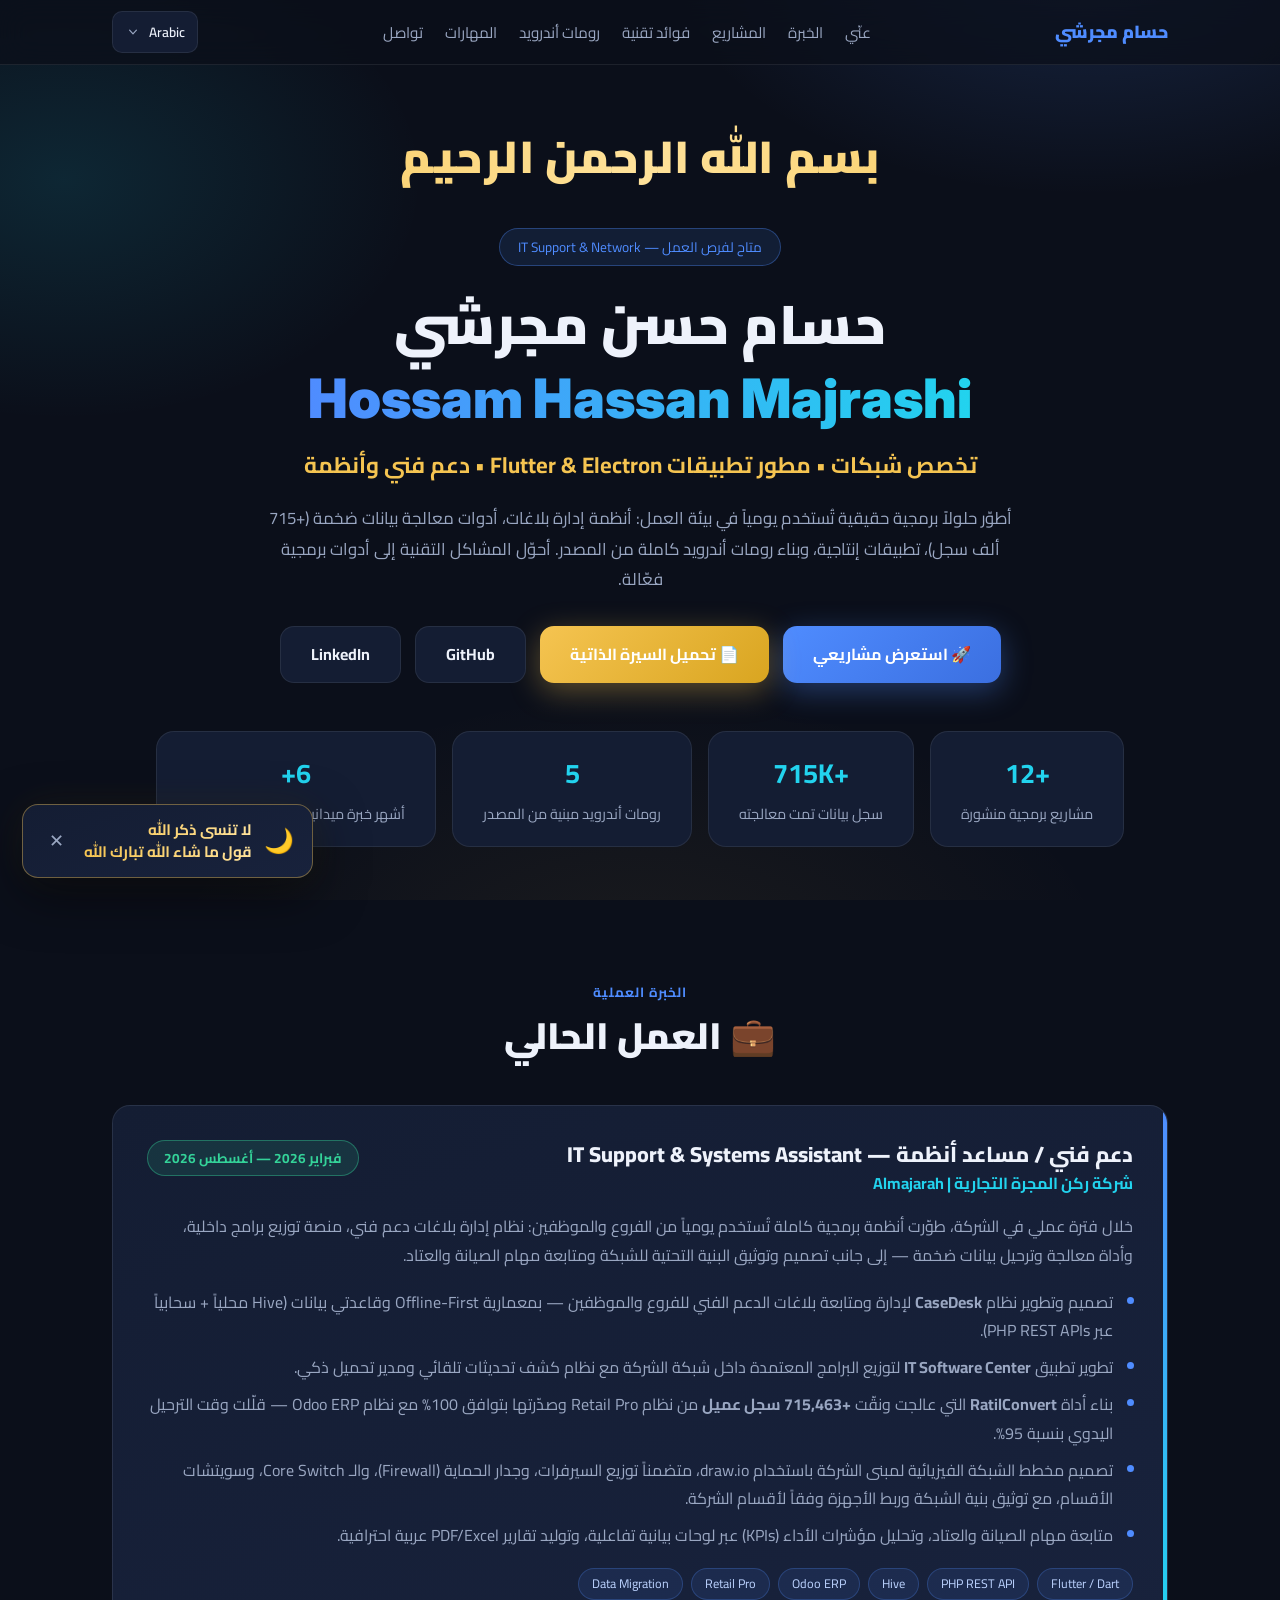
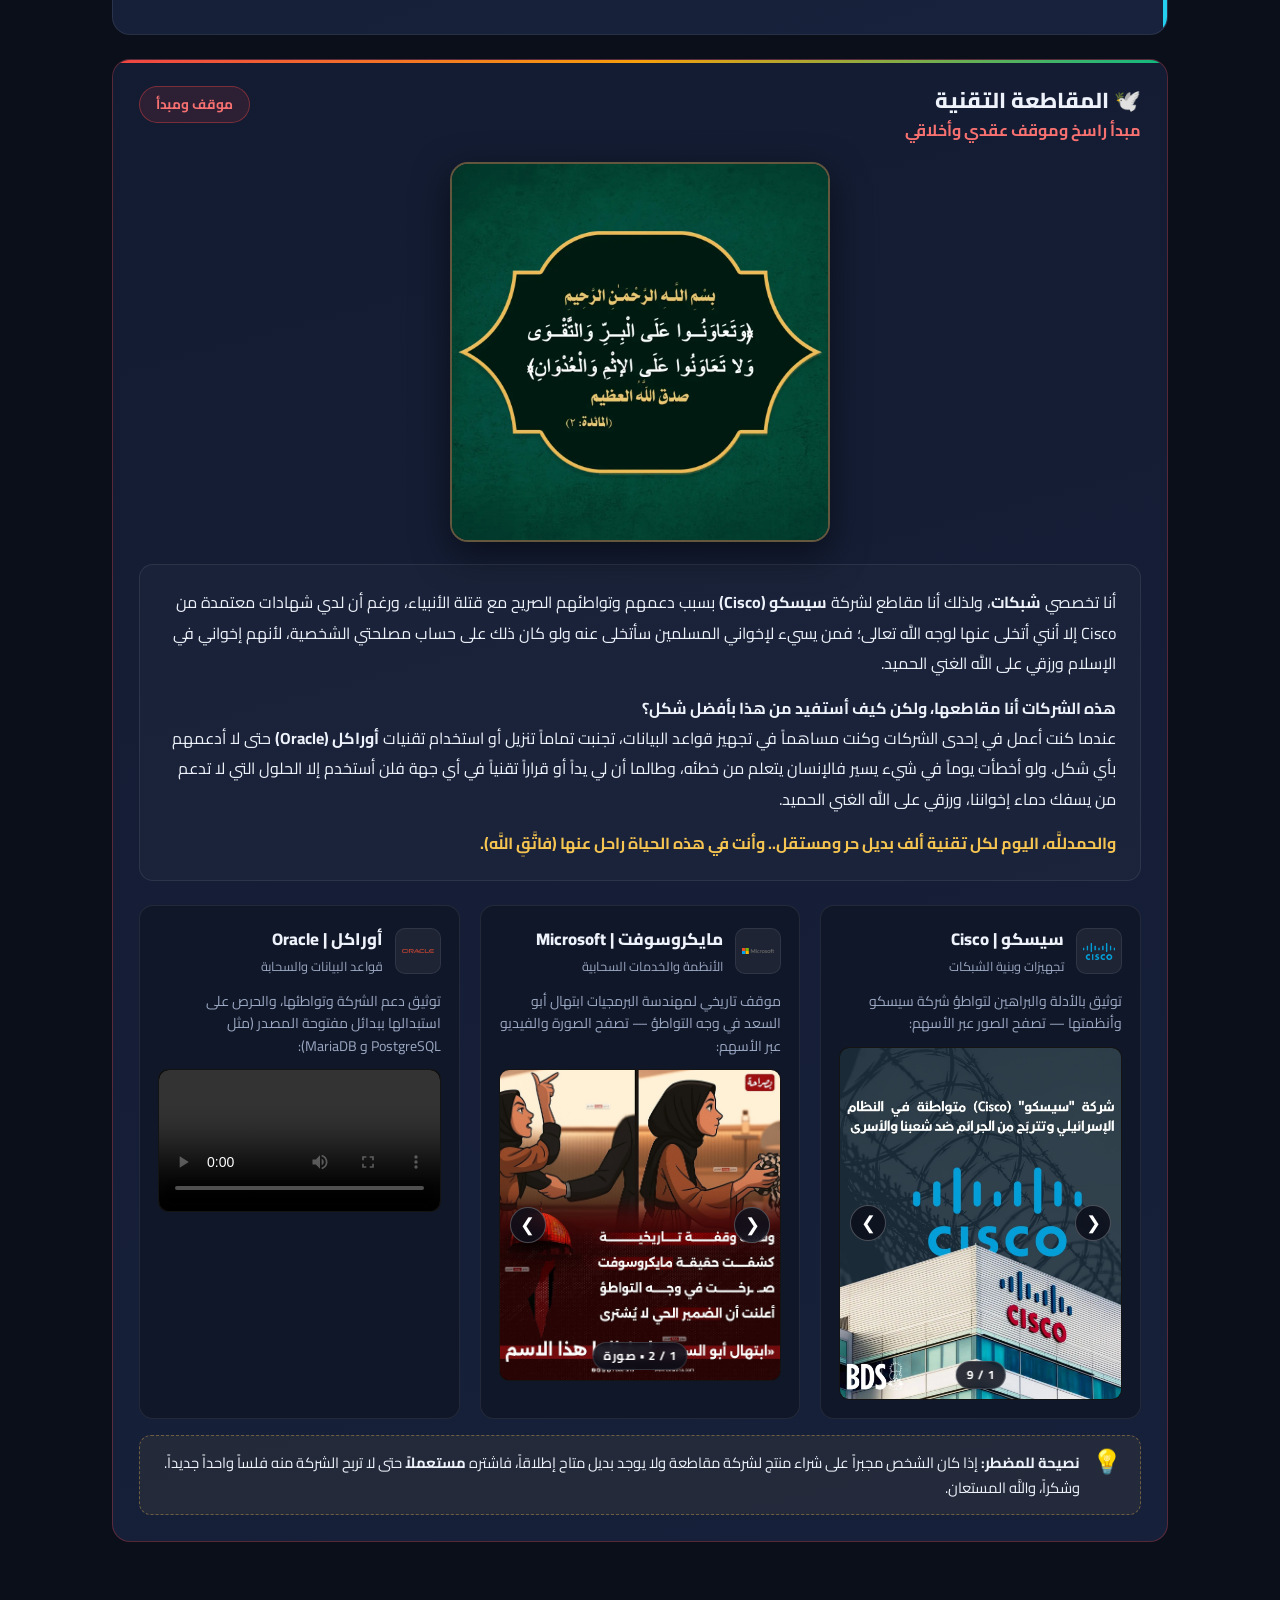
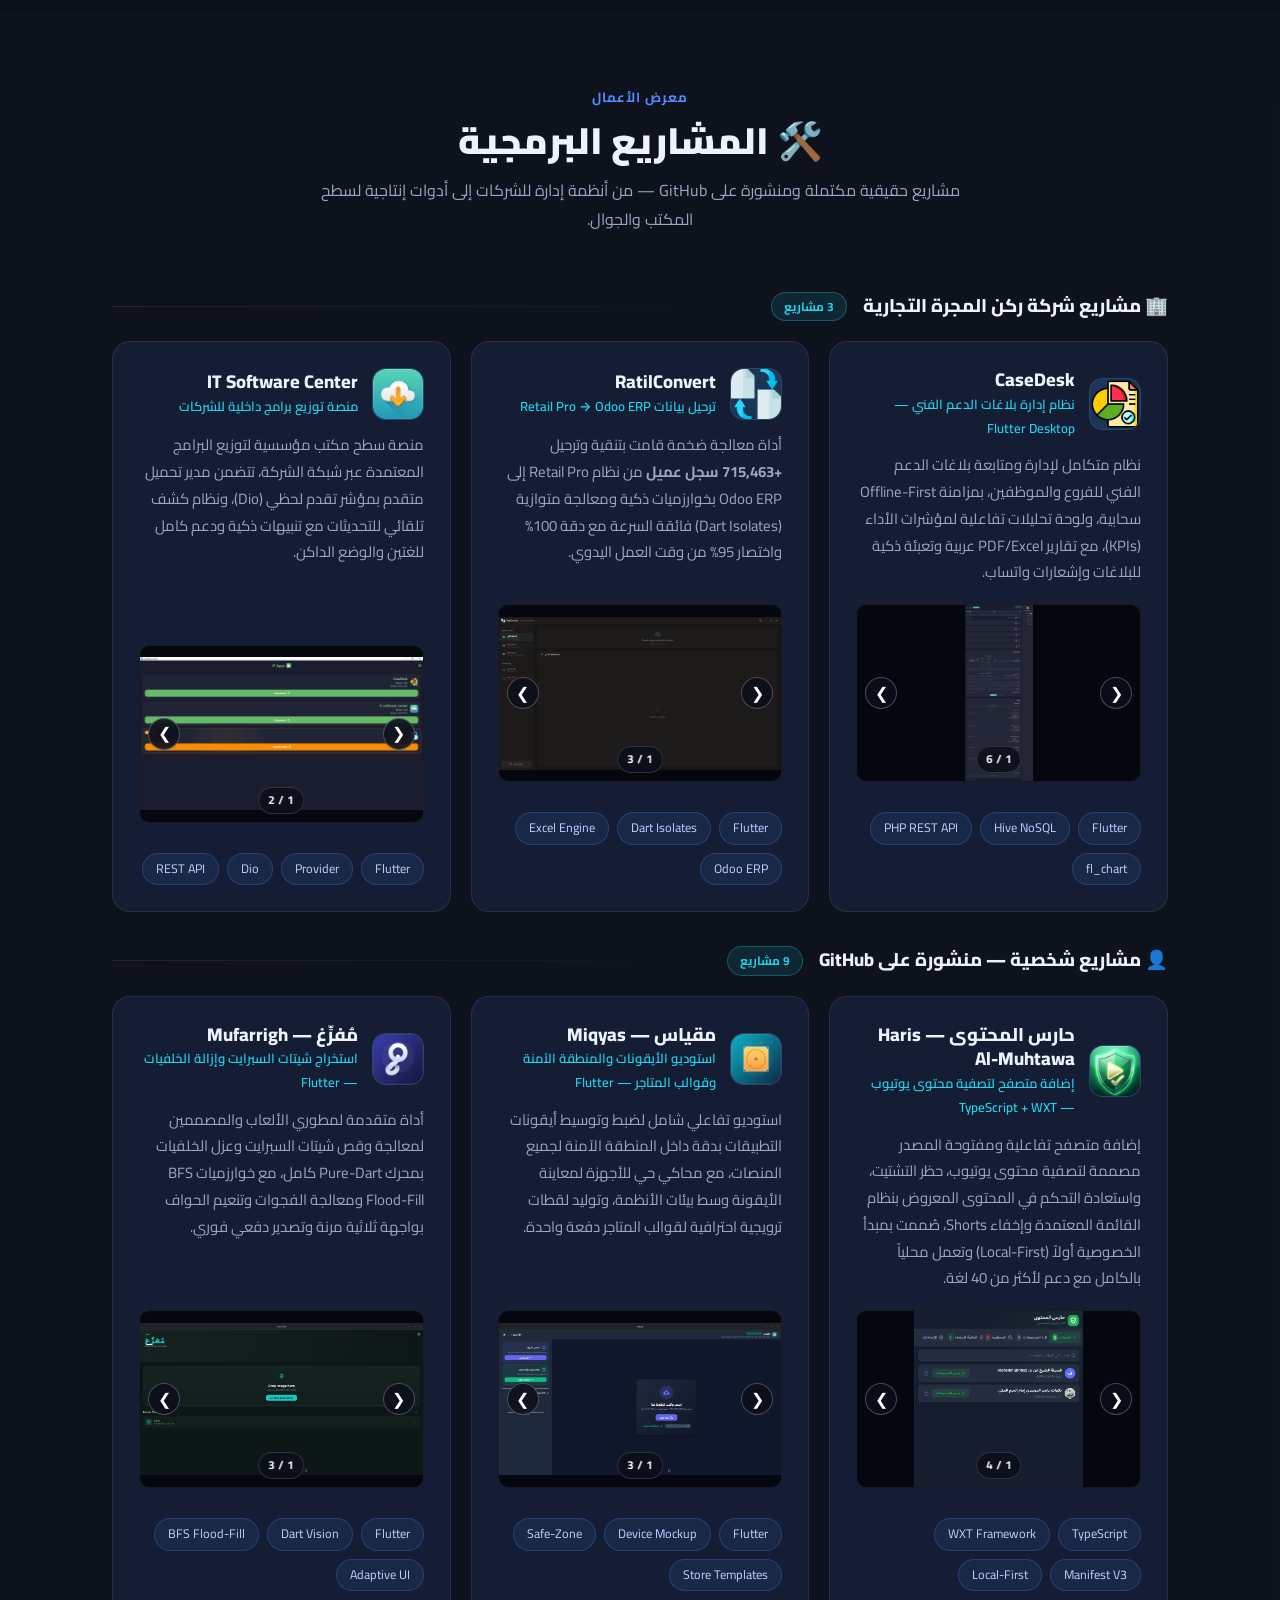
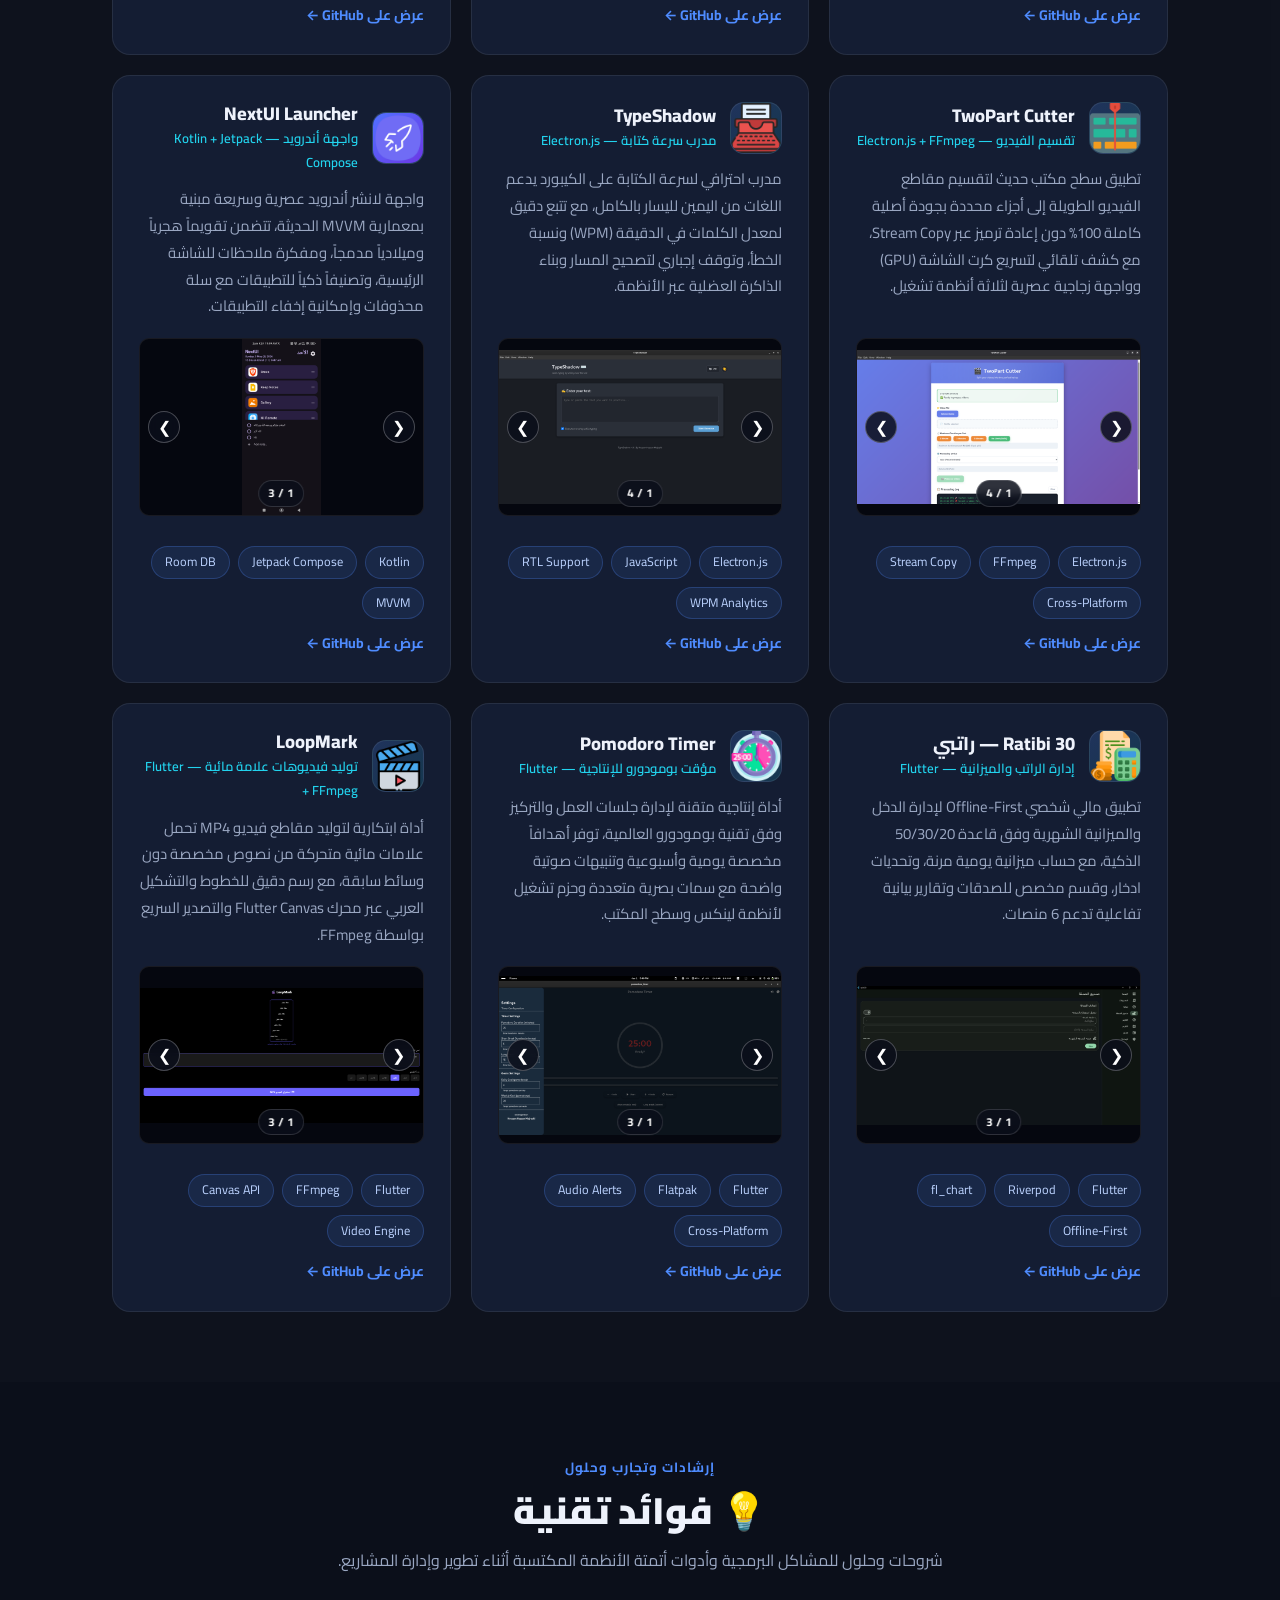
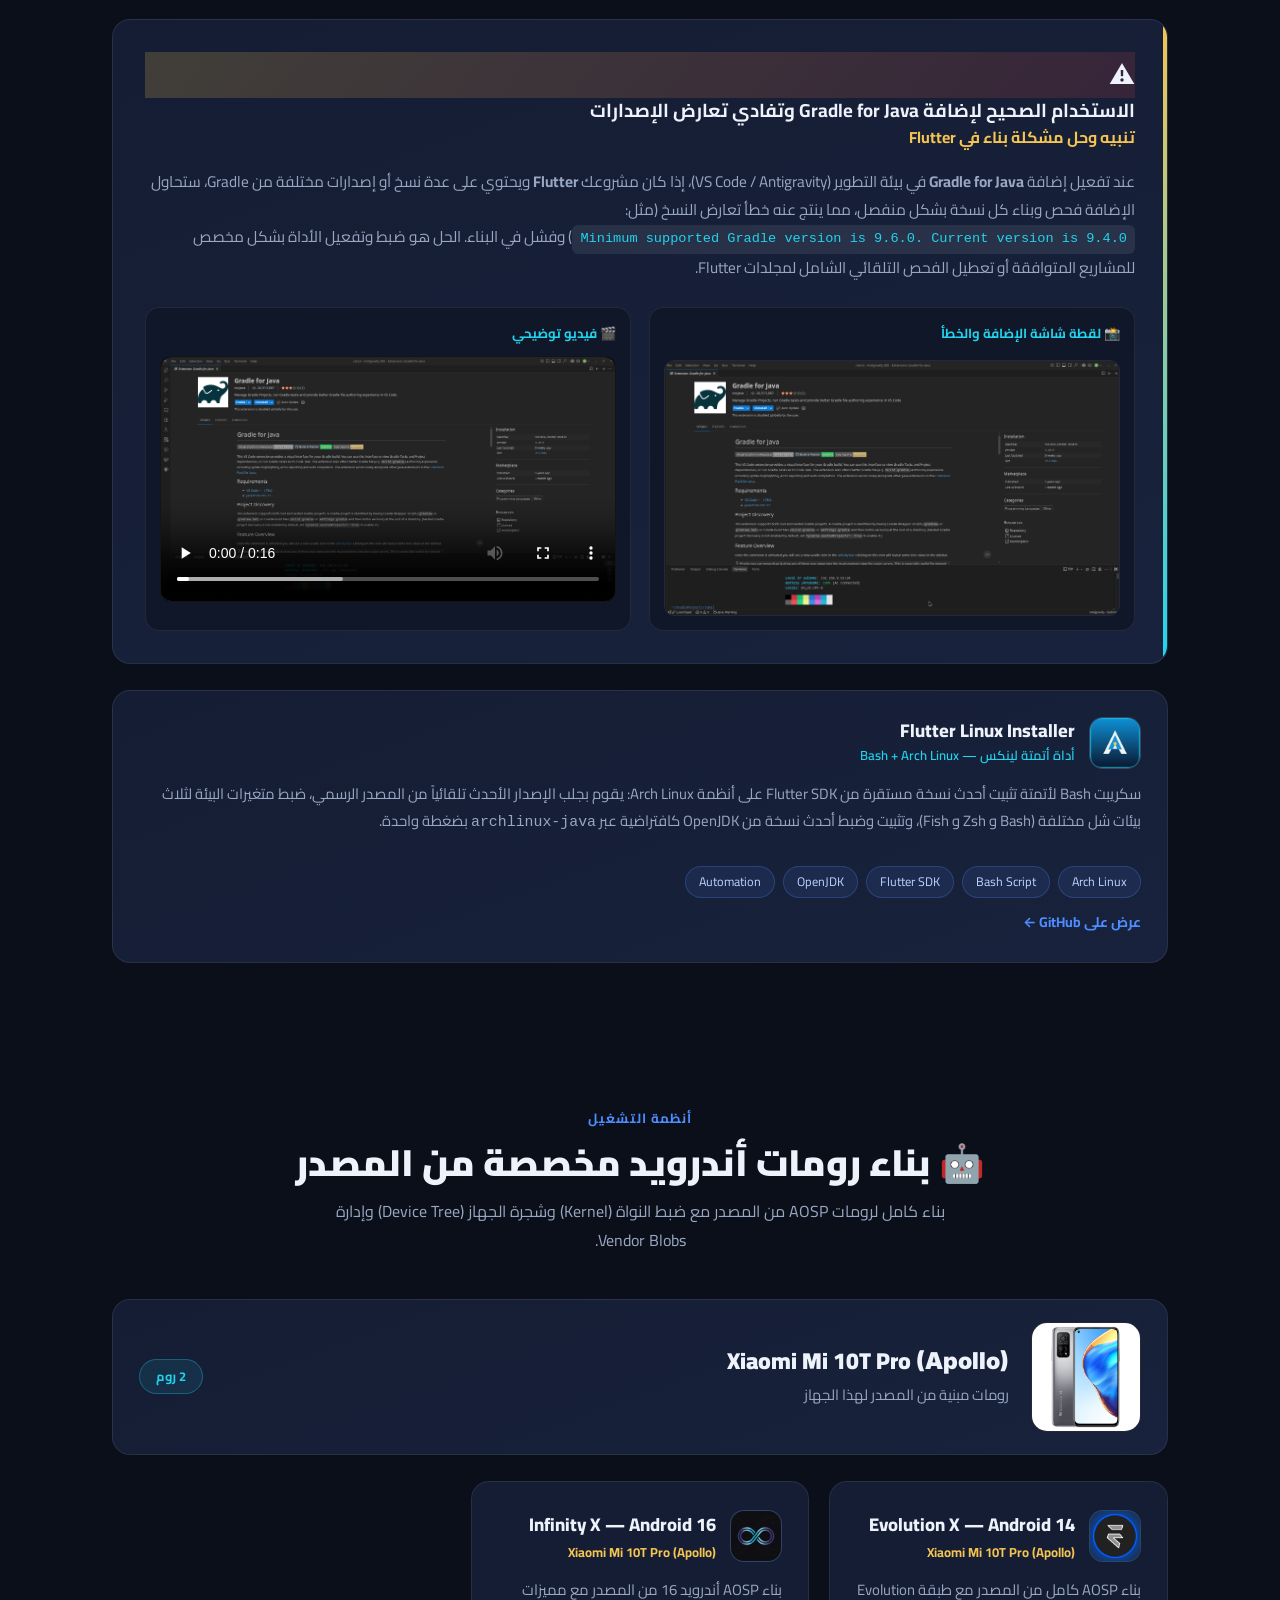
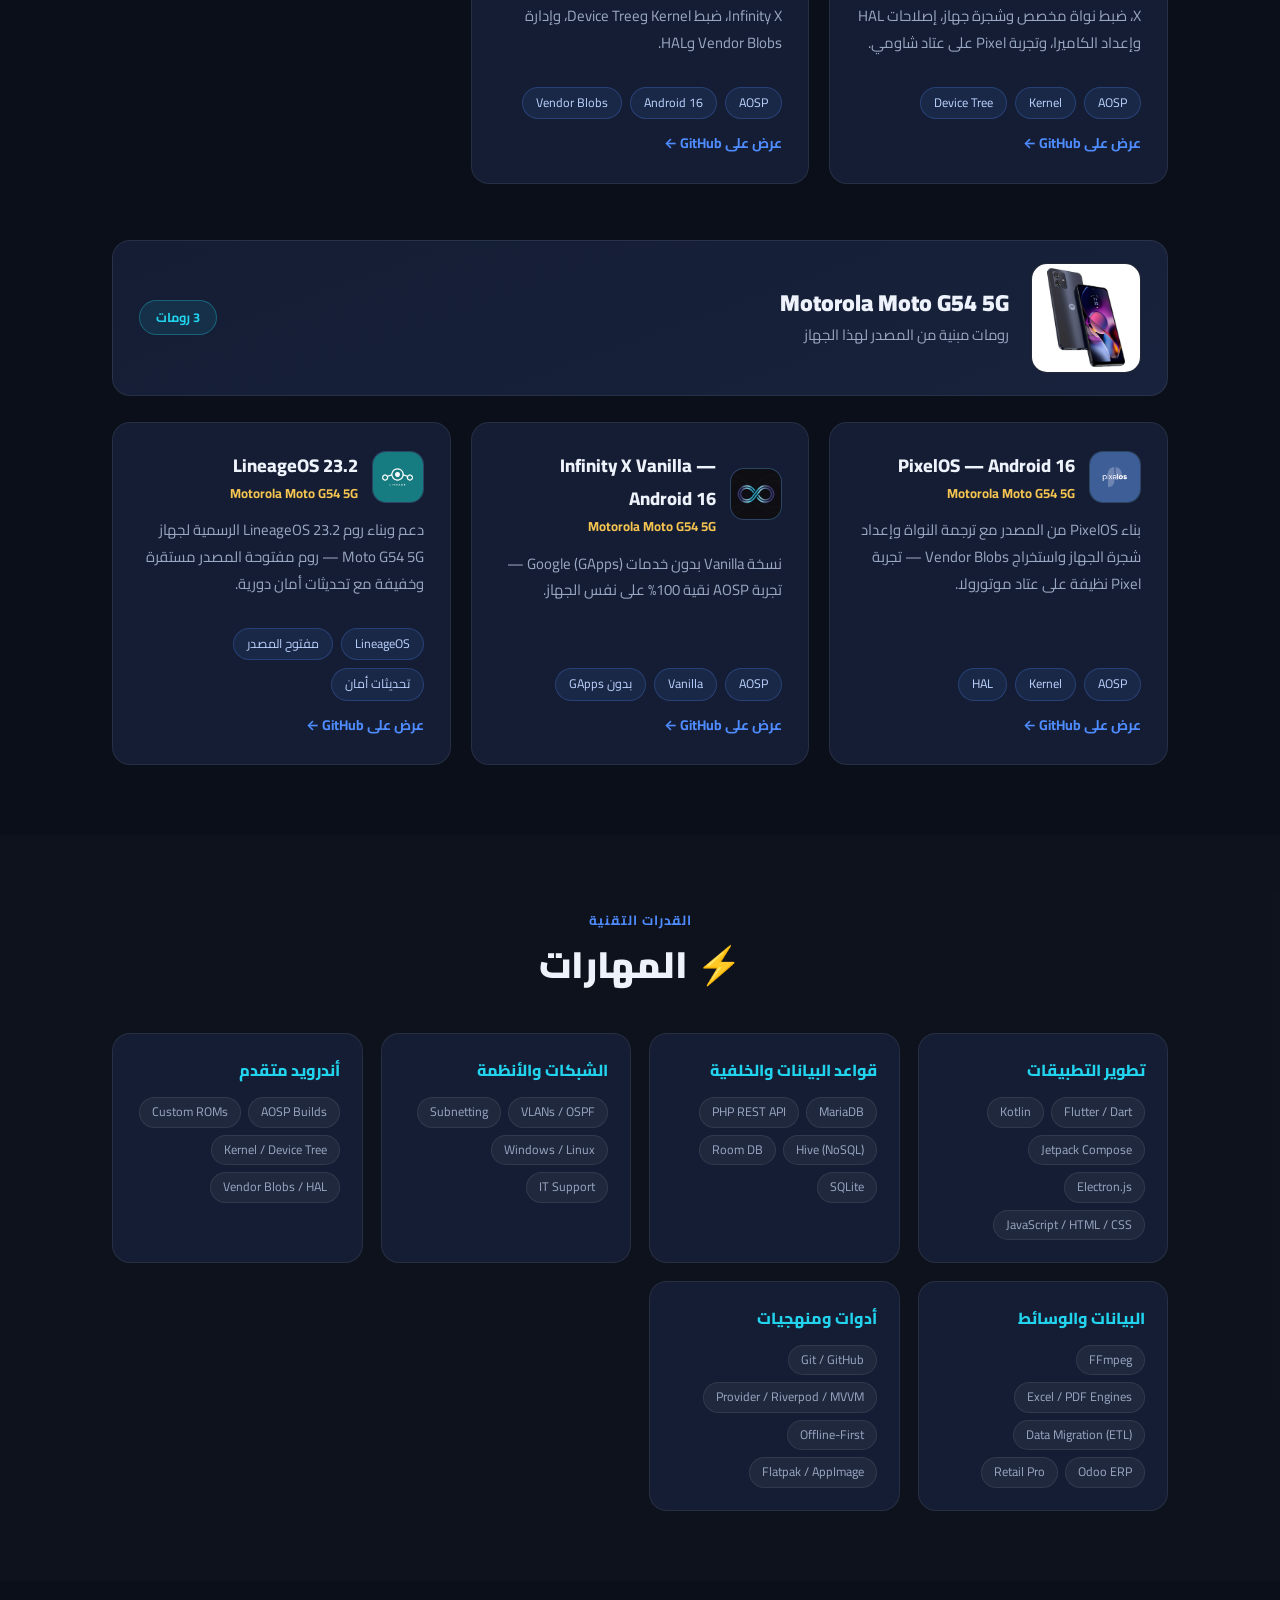
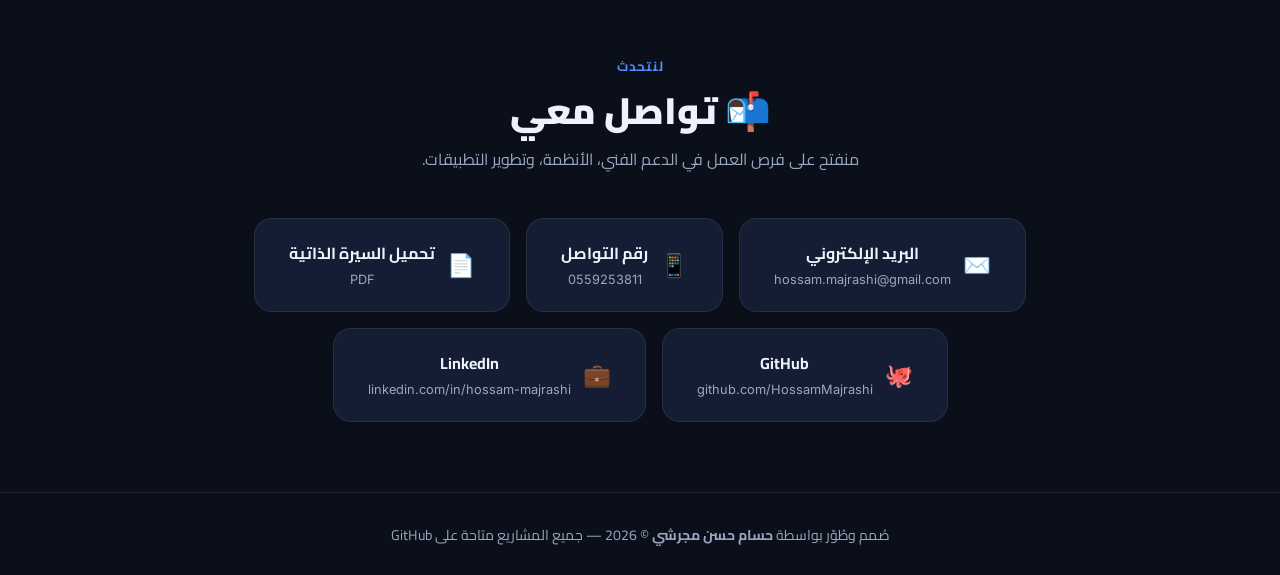
==== commit 6ce6cca3: "Update project" ====
--- a/index.html
+++ b/index.html
@@ -155,7 +155,7 @@
 
       <!-- Ayah Image First -->
       <div class="boycott-ayah-wrap">
-        <img src="assets/ايه/628107163_18346478260237236_6308598513129563260_n.webp" alt="﴿وَتَعَاوَنُوا عَلَى الْبِرِّ وَالتَّقْوَىٰ وَلَا تَعَاوَنُوا عَلَى الْإِثْمِ وَالْعُدْوَانِ﴾" class="boycott-ayah-img" loading="lazy" onerror="this.onerror=null;this.src='assets/آية/628107163_18346478260237236_6308598513129563260_n.webp'">
+        <img src="assets/آية/628107163_18346478260237236_6308598513129563260_n.webp" alt="﴿وَتَعَاوَنُوا عَلَى الْبِرِّ وَالتَّقْوَىٰ وَلَا تَعَاوَنُوا عَلَى الْإِثْمِ وَالْعُدْوَانِ﴾" class="boycott-ayah-img" loading="lazy">
       </div>
 
       <!-- Personal Statement -->
@@ -186,9 +186,9 @@
           </div>
           <p style="font-size:.88rem;color:var(--muted);line-height:1.6;" data-i18n="cisco_desc">توثيق بالأدلة والبراهين لتواطؤ شركة سيسكو وأنظمتها — تصفح الصور عبر الأسهم:</p>
           <div class="cisco-slider" id="ciscoSlider">
-            <button type="button" class="cisco-slider-btn cisco-slider-btn-prev" id="ciscoPrev" aria-label="الصورة السابقة">❮</button>
-            <img src="assets/cisco/1.jpg" alt="سيسكو - صورة 1" class="cisco-slider-img" id="ciscoImg" loading="lazy" data-shots='["assets/cisco/1.jpg","assets/cisco/2.jpg","assets/cisco/3.jpg","assets/cisco/4.jpg","assets/cisco/5.jpg","assets/cisco/6.jpg","assets/cisco/7.jpg","assets/cisco/8.jpg","assets/cisco/9.jpg"]'>
-            <button type="button" class="cisco-slider-btn cisco-slider-btn-next" id="ciscoNext" aria-label="الصورة التالية">❯</button>
+            <button type="button" class="cisco-slider-btn cisco-slider-btn-prev" id="ciscoPrev" aria-label="الصورة السابقة">❯</button>
+            <img src="assets/cisco/1.jpg" alt="سيسكو - صورة 1" class="cisco-slider-img" id="ciscoImg" decoding="async" data-shots='["assets/cisco/1.jpg","assets/cisco/2.jpg","assets/cisco/3.jpg","assets/cisco/4.jpg","assets/cisco/5.jpg","assets/cisco/6.jpg","assets/cisco/7.jpg","assets/cisco/8.jpg","assets/cisco/9.jpg"]'>
+            <button type="button" class="cisco-slider-btn cisco-slider-btn-next" id="ciscoNext" aria-label="الصورة التالية">❮</button>
             <div class="cisco-slider-counter" id="ciscoCounter">1 / 9</div>
           </div>
         </div>
@@ -204,9 +204,9 @@
           </div>
           <p style="font-size:.88rem;color:var(--muted);line-height:1.6;" data-i18n="ms_desc">موقف تاريخي لمهندسة البرمجيات ابتهال أبو السعد في وجه التواطؤ — تصفح الصورة والفيديو عبر الأسهم:</p>
           <div class="cisco-slider" id="msSlider">
-            <button type="button" class="cisco-slider-btn cisco-slider-btn-prev" id="msPrev" aria-label="السابق">❮</button>
+            <button type="button" class="cisco-slider-btn cisco-slider-btn-prev" id="msPrev" aria-label="السابق">❯</button>
             <div id="msSlideImg" style="width:100%;height:100%;display:flex;align-items:center;justify-content:center;">
-              <img src="assets/microsoft/488909891_1114836733993247_3759470336126385336_n.jpg" alt="ابتهال أبو السعد - مايكروسوفت" class="boycott-img cisco-slider-img" id="msImg" loading="lazy">
+              <img src="assets/microsoft/488909891_1114836733993247_3759470336126385336_n.jpg" alt="ابتهال أبو السعد - مايكروسوفت" class="boycott-img cisco-slider-img" id="msImg" decoding="async">
             </div>
             <div id="msSlideVid" style="width:100%;height:100%;display:none;align-items:center;justify-content:center;background:#000;">
               <video controls playsinline preload="metadata" id="msVideo" style="width:100%;max-height:380px;display:block;border-radius:10px;background:#000;">
@@ -214,7 +214,7 @@
                 متصفحك لا يدعم تشغيل الفيديو.
               </video>
             </div>
-            <button type="button" class="cisco-slider-btn cisco-slider-btn-next" id="msNext" aria-label="التالي">❯</button>
+            <button type="button" class="cisco-slider-btn cisco-slider-btn-next" id="msNext" aria-label="التالي">❮</button>
             <div class="cisco-slider-counter" id="msCounter">1 / 2</div>
           </div>
         </div>
@@ -700,7 +700,7 @@
   <div class="lb-stage">
     <button type="button" class="lb-arrow lb-prev" id="lbPrev" aria-label="الصورة السابقة">❮</button>
     <div class="lb-img-wrap">
-      <img id="lbImg" src="" alt="معاينة الصورة" loading="lazy">
+      <img id="lbImg" src="" alt="معاينة الصورة" decoding="async">
       <video id="lbVid" controls playsinline preload="metadata" style="display:none;"></video>
     </div>
     <button type="button" class="lb-arrow lb-next" id="lbNext" aria-label="الصورة التالية">❯</button>
